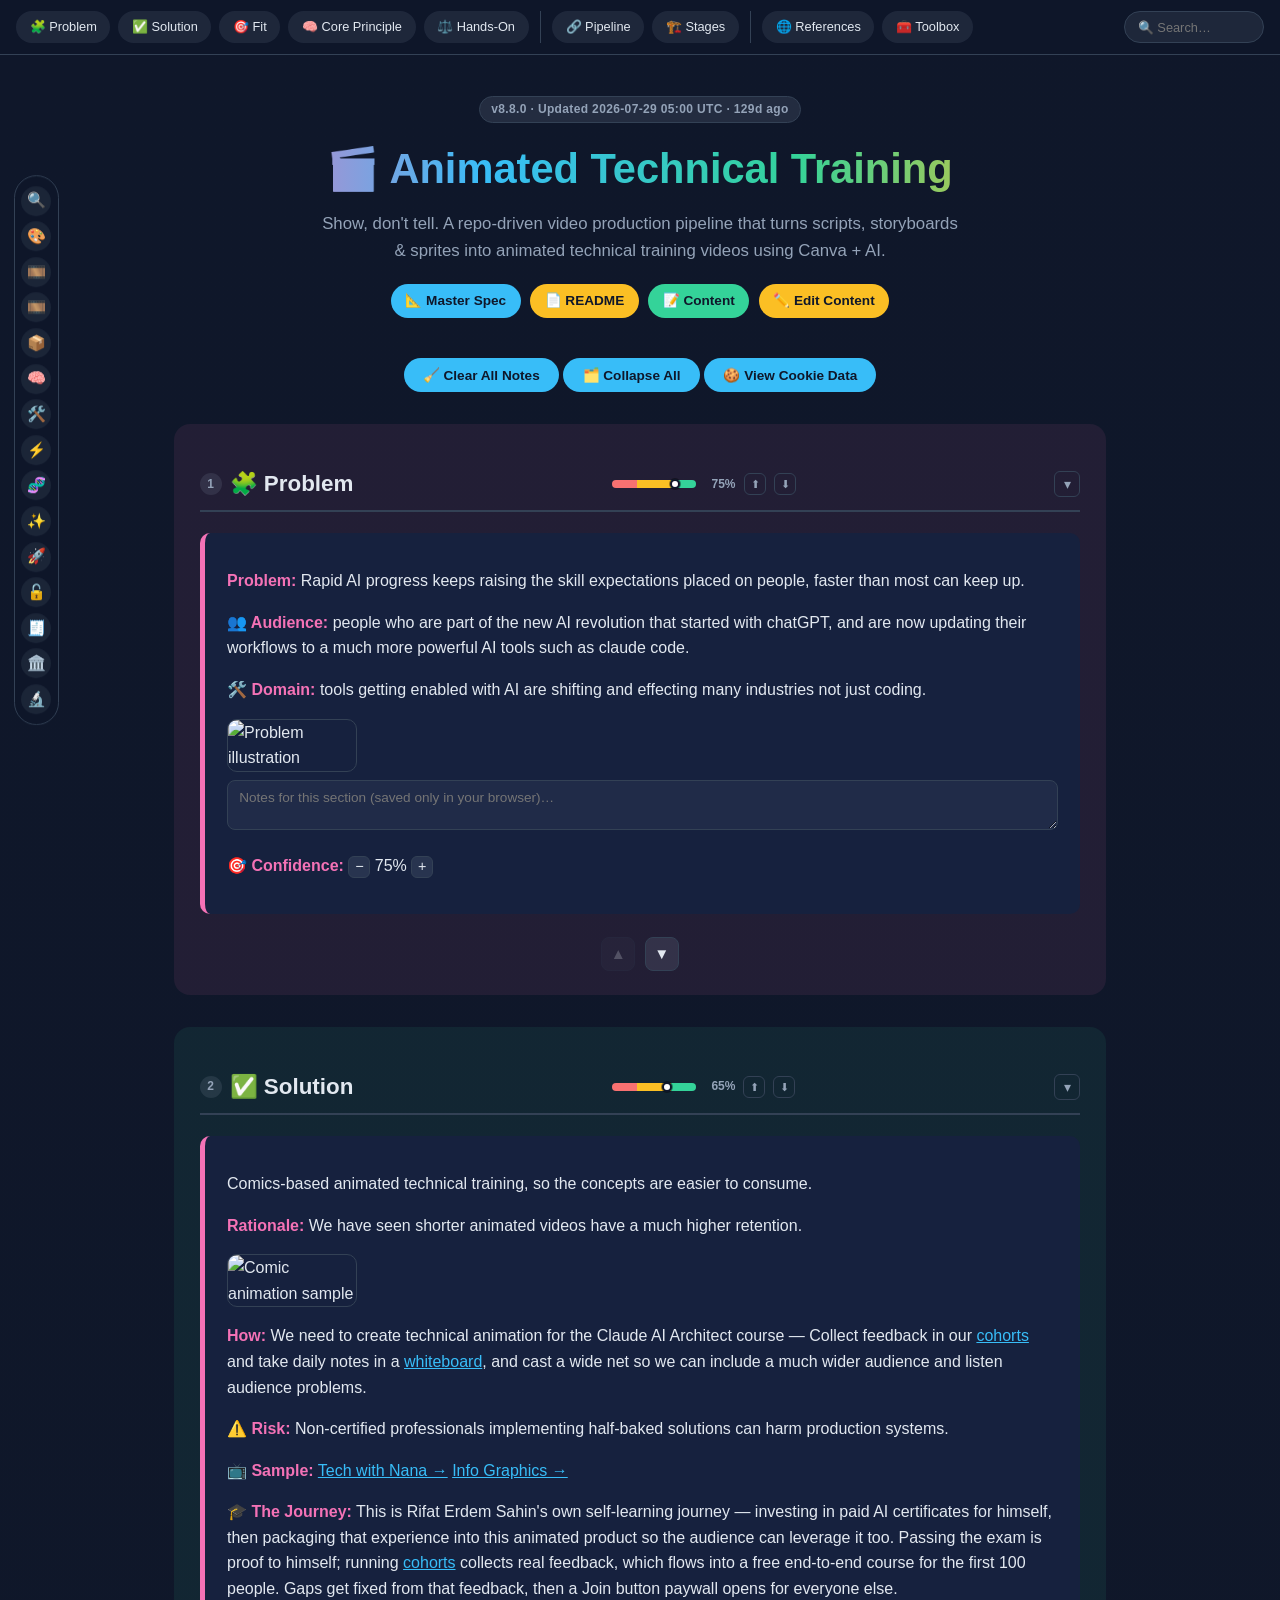
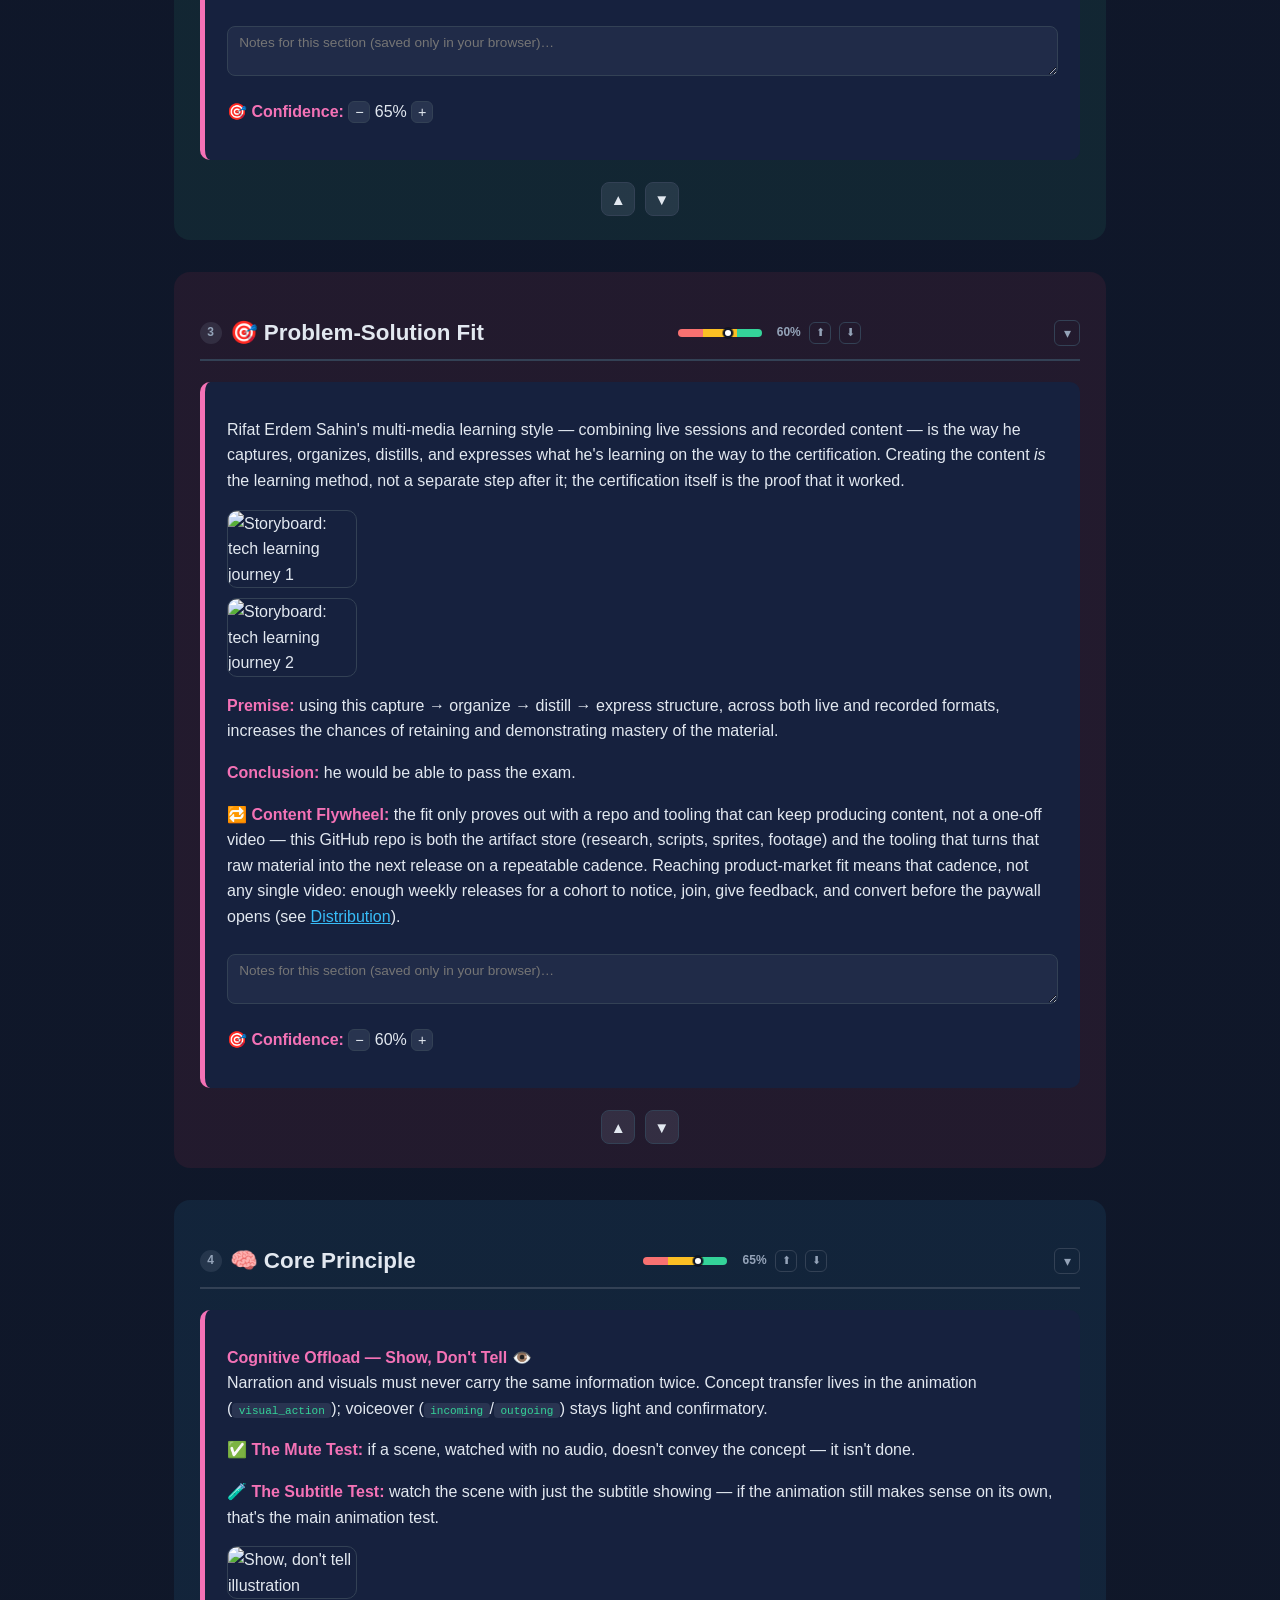
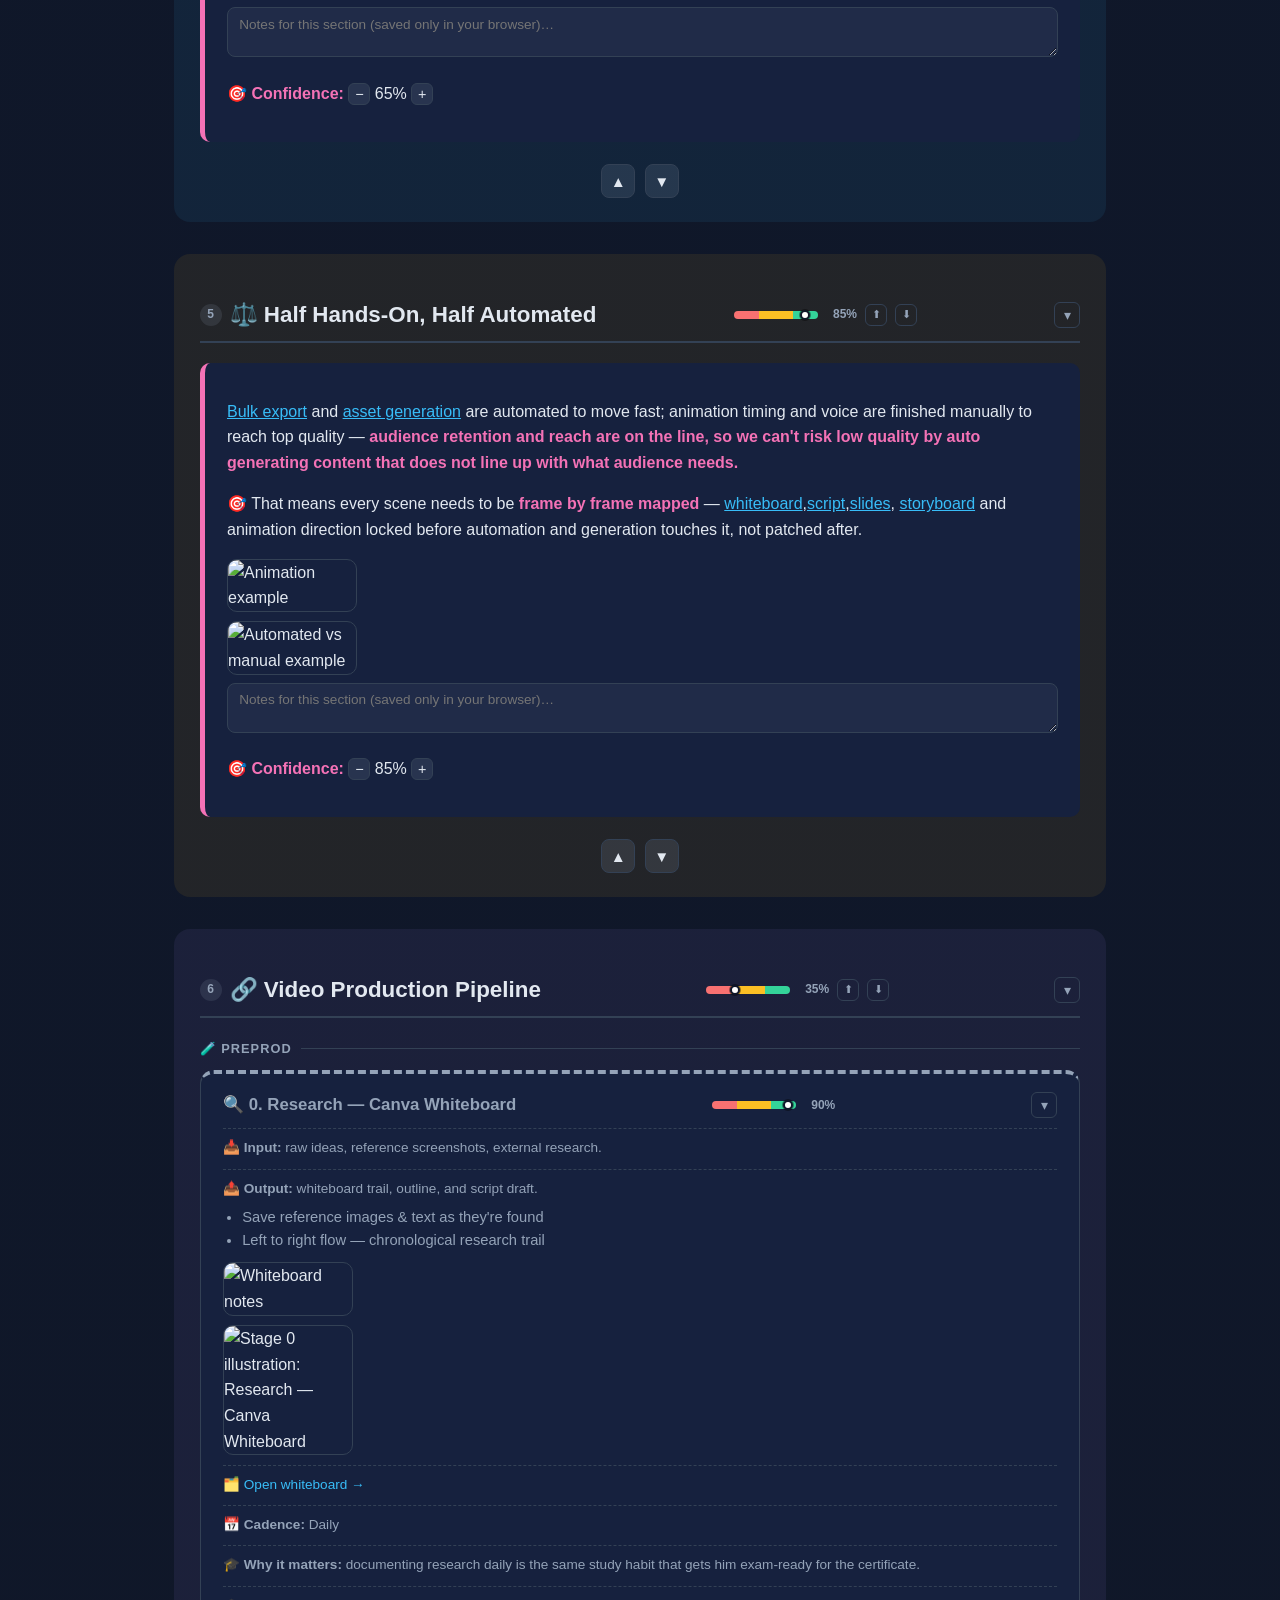
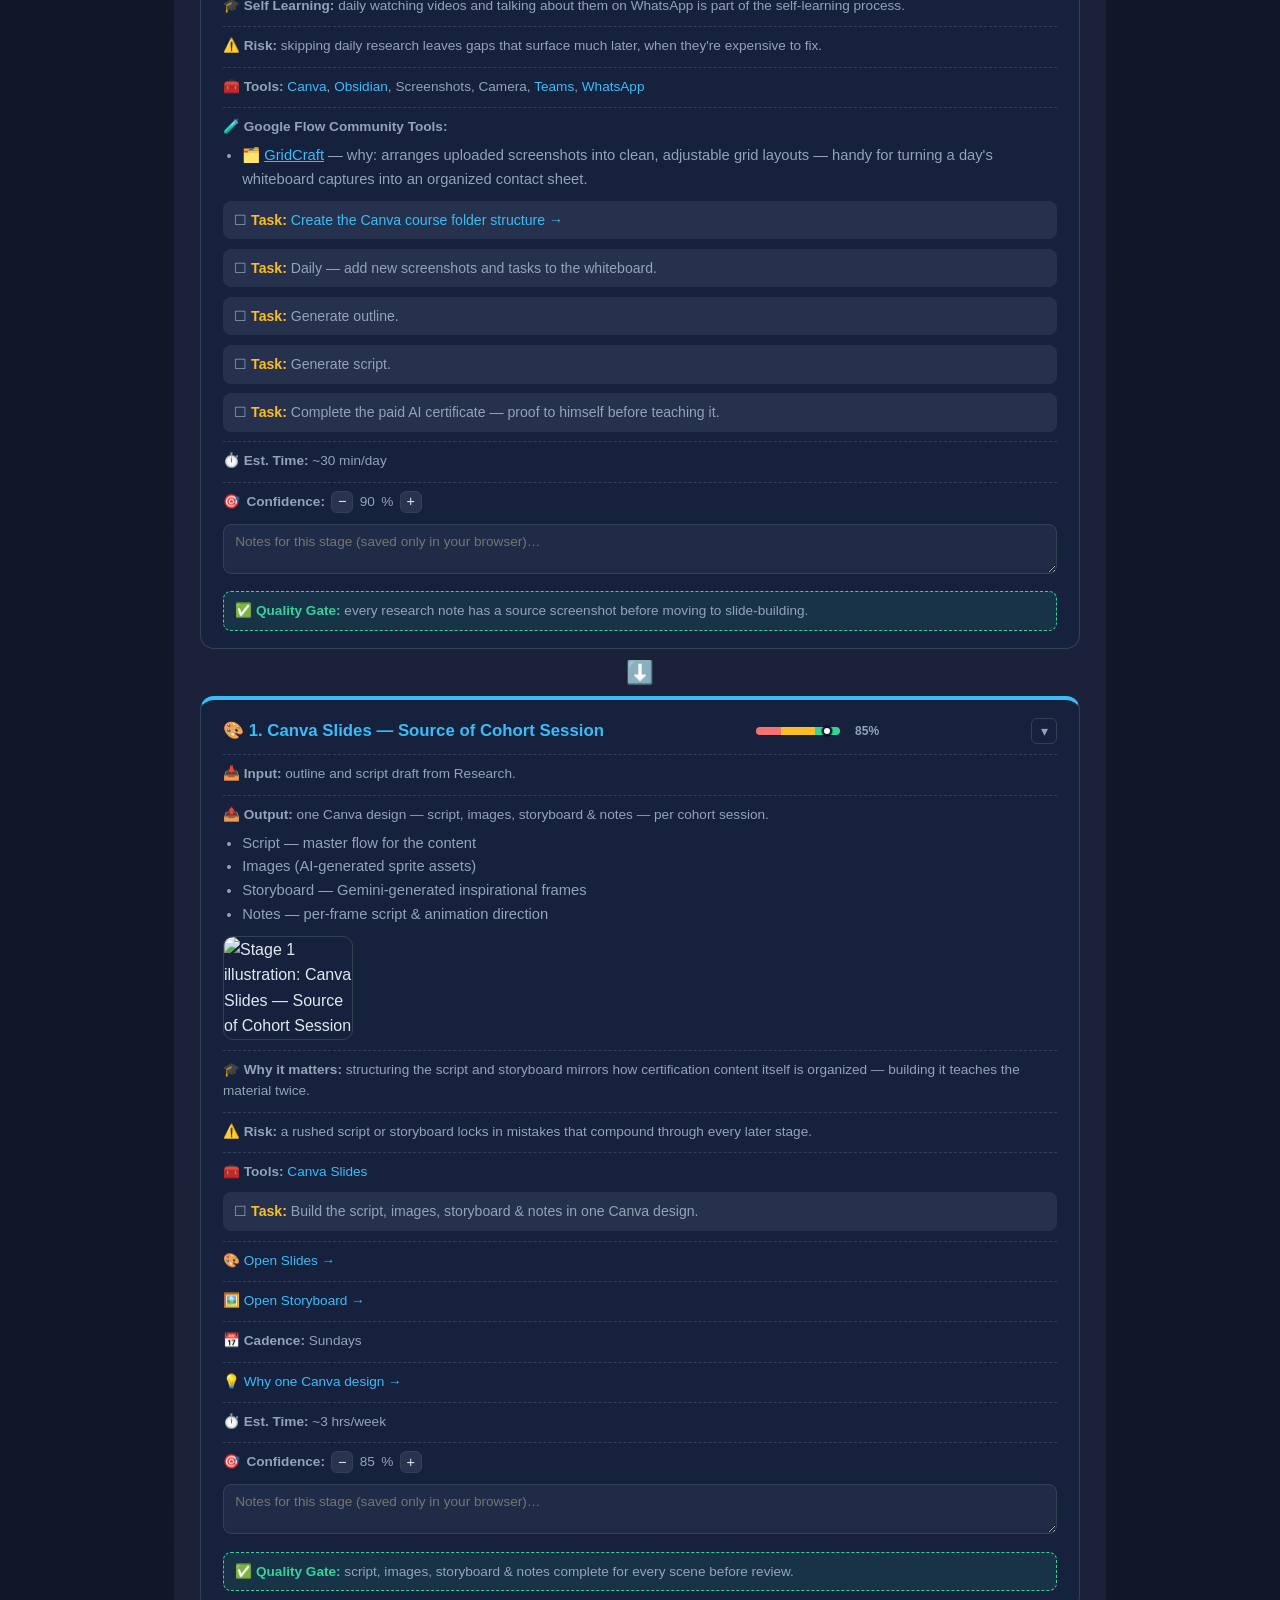
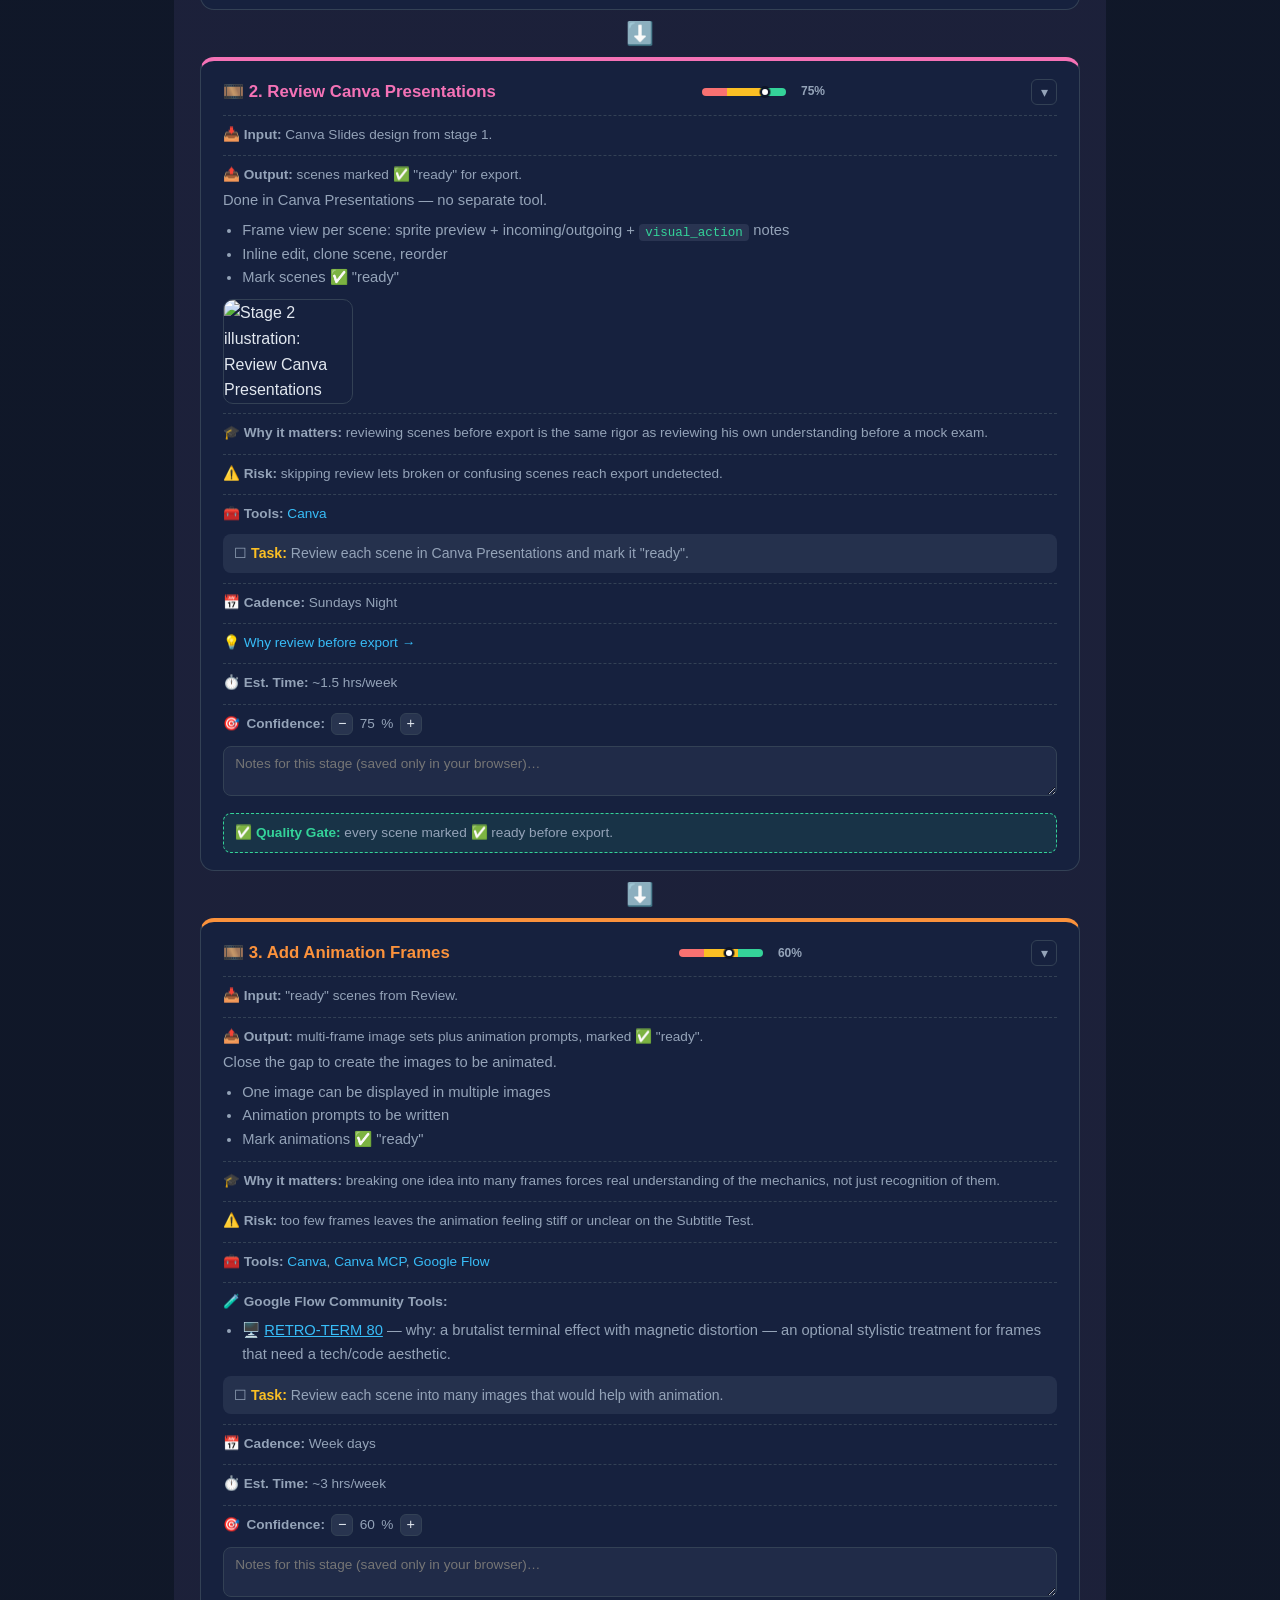
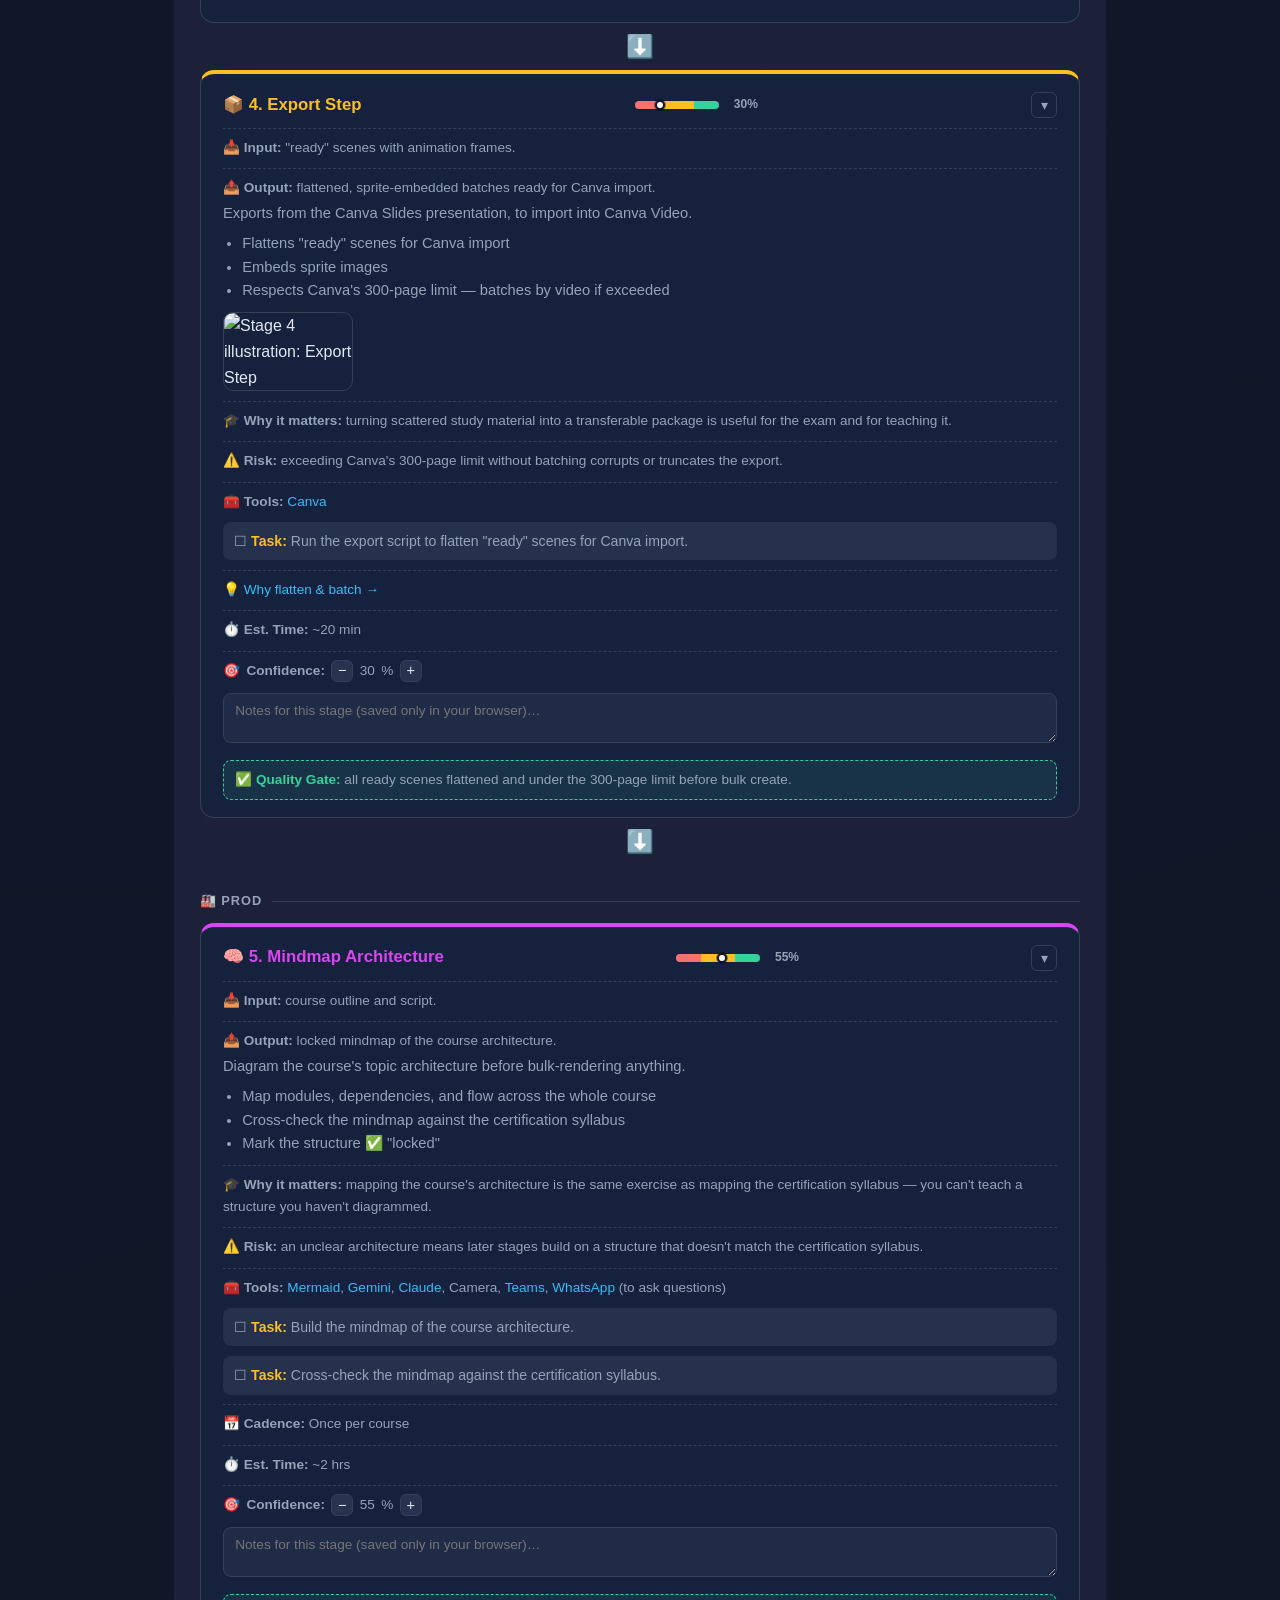
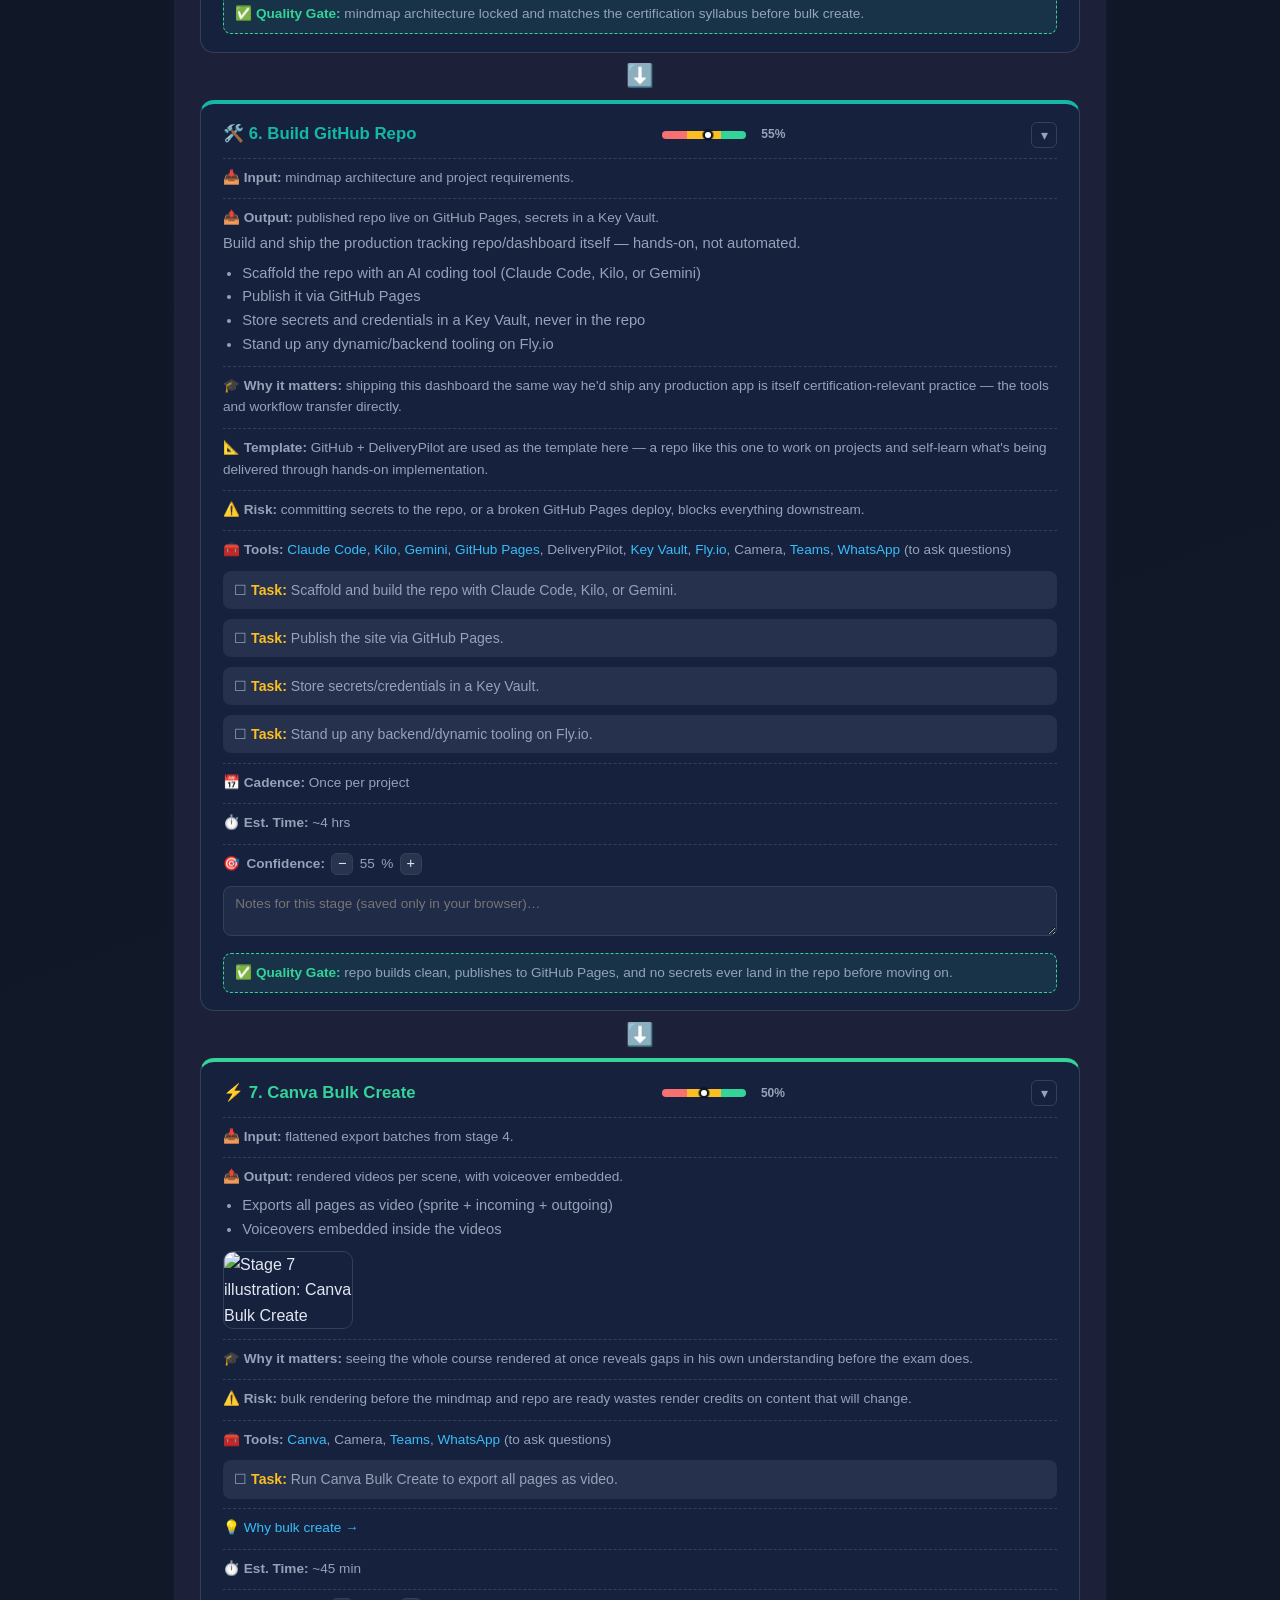
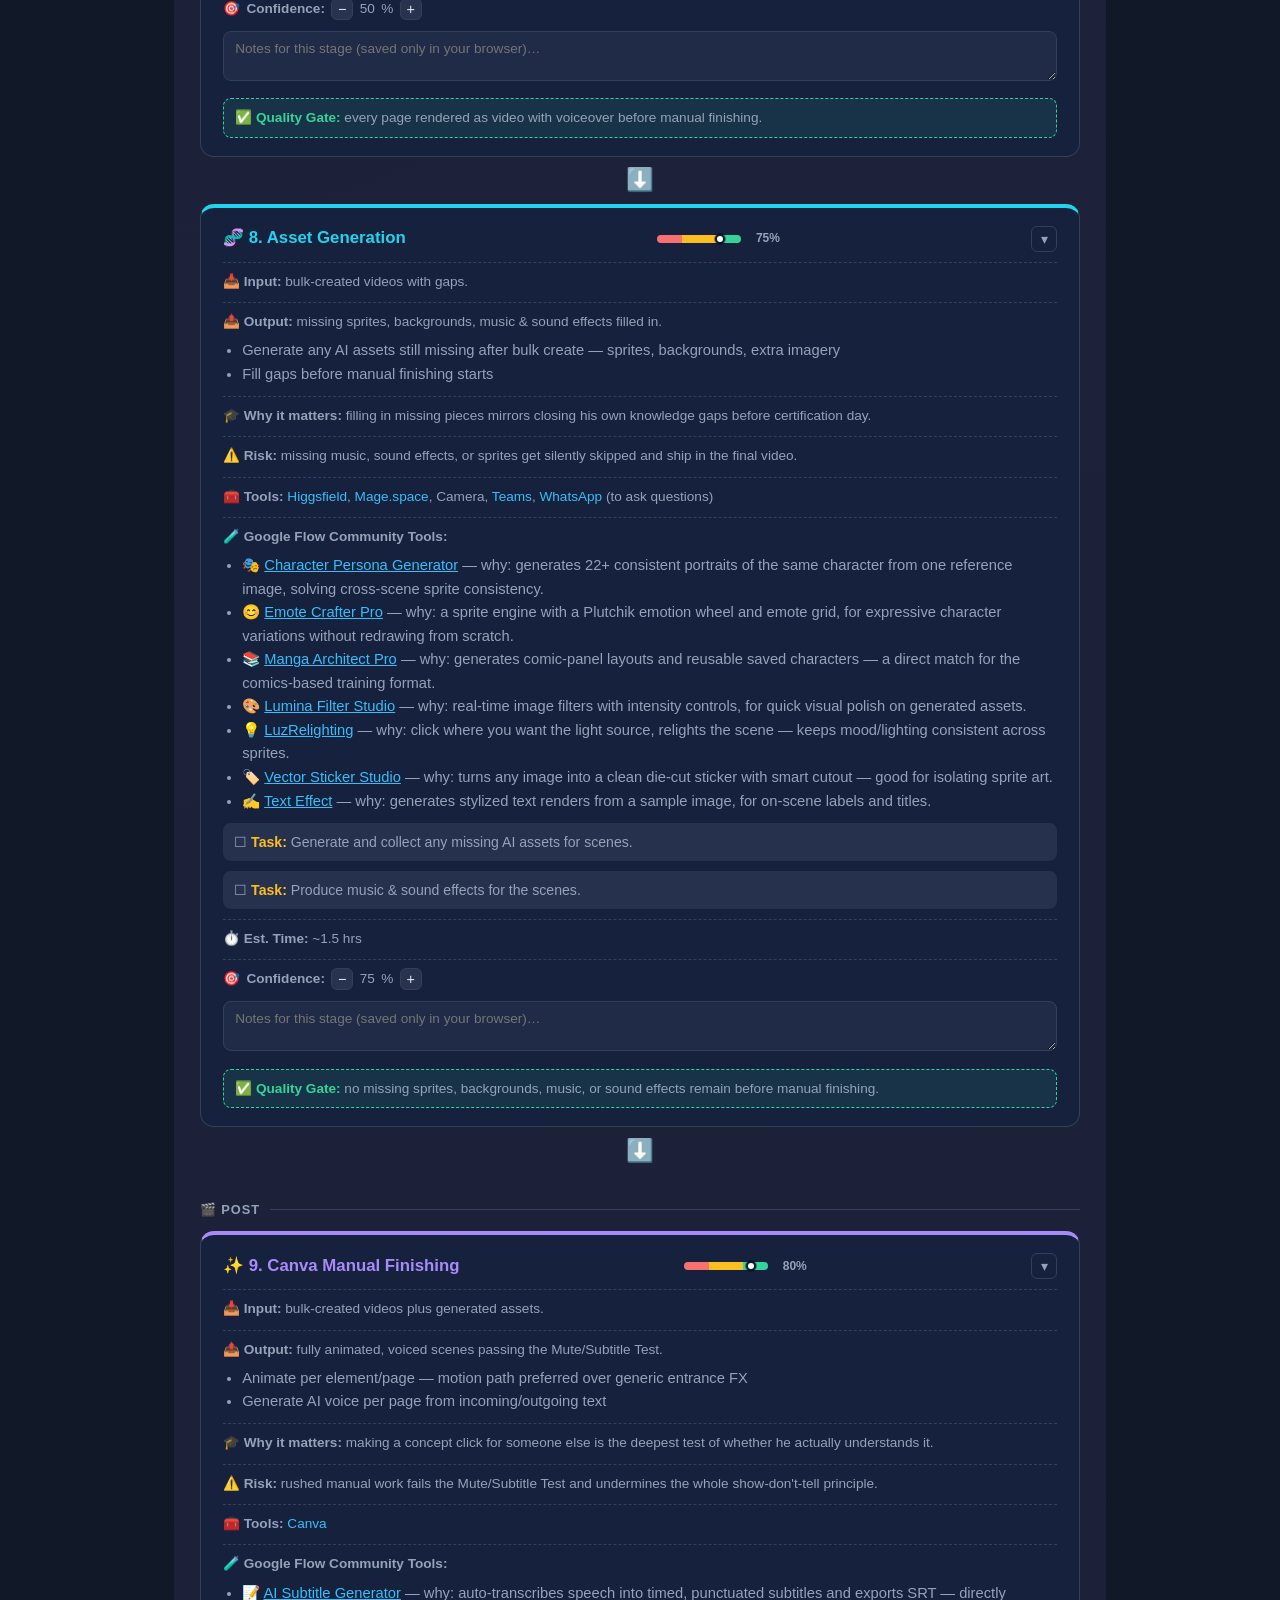
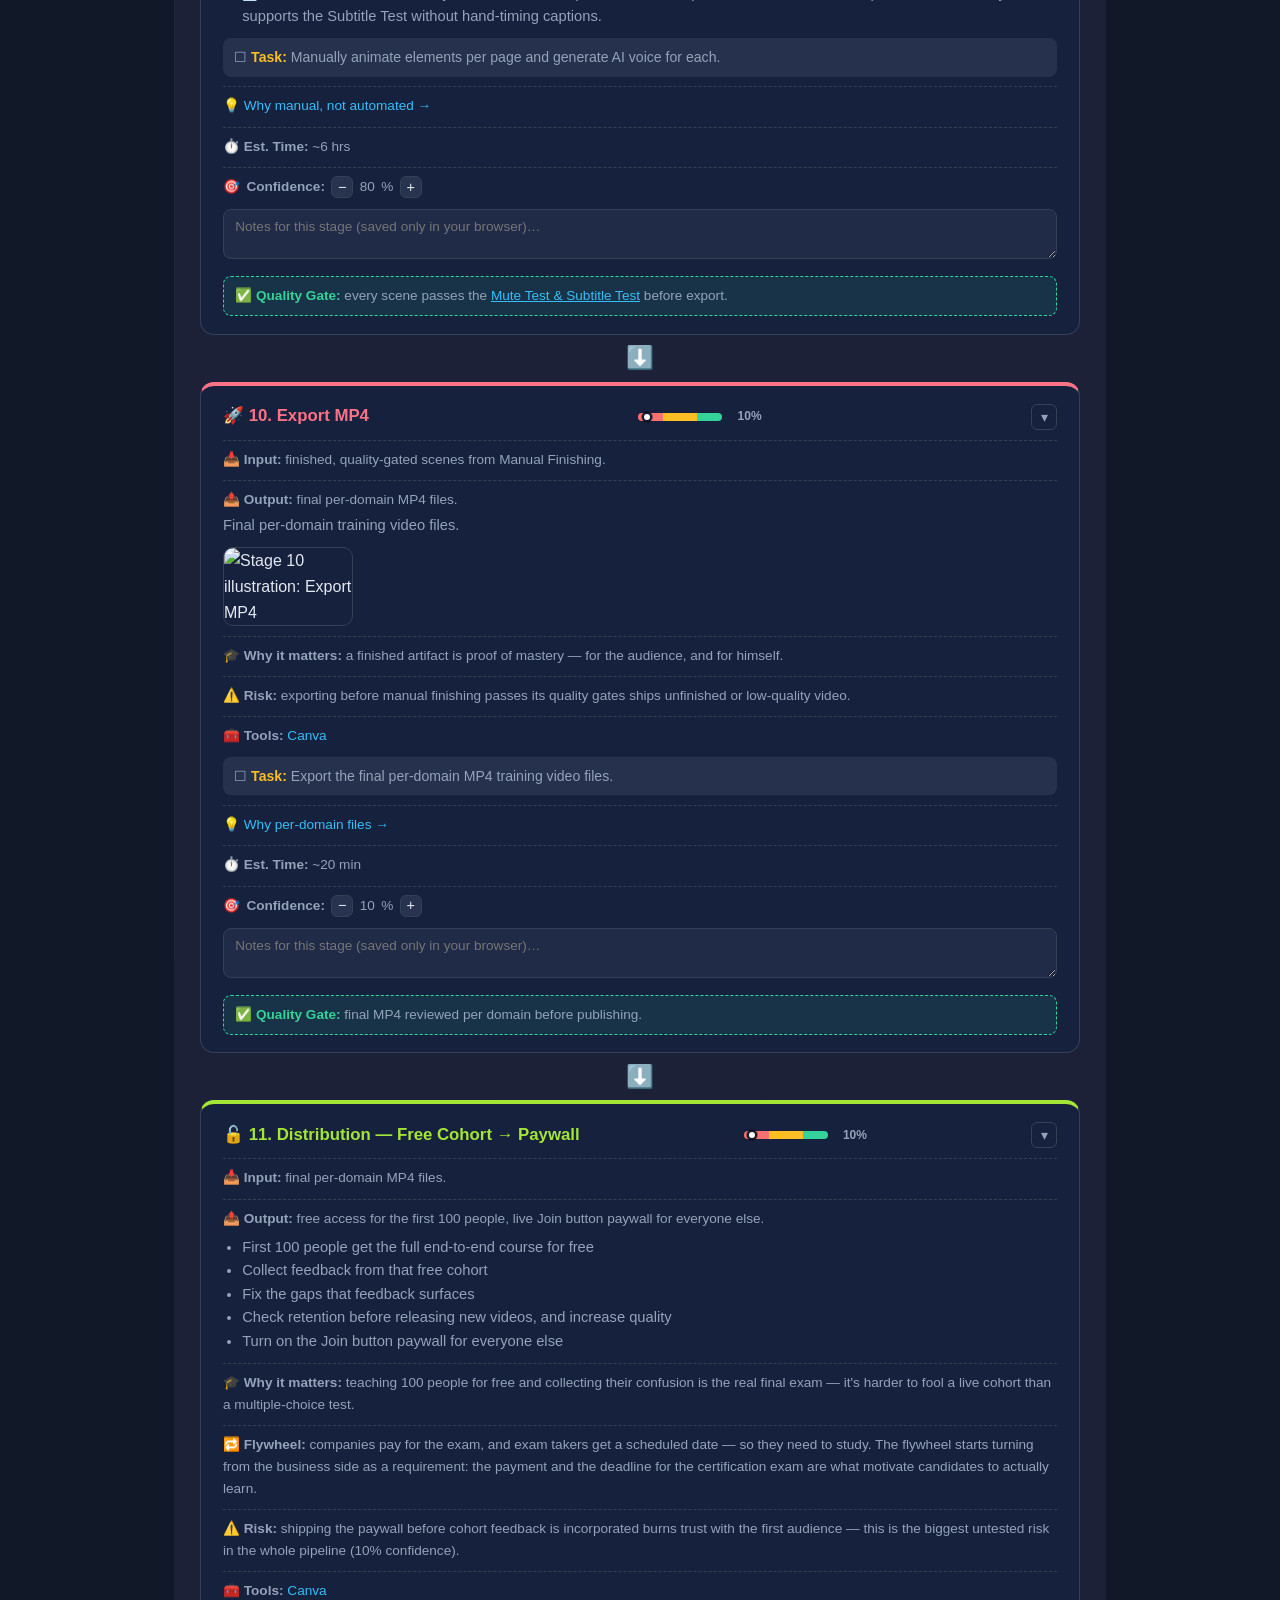
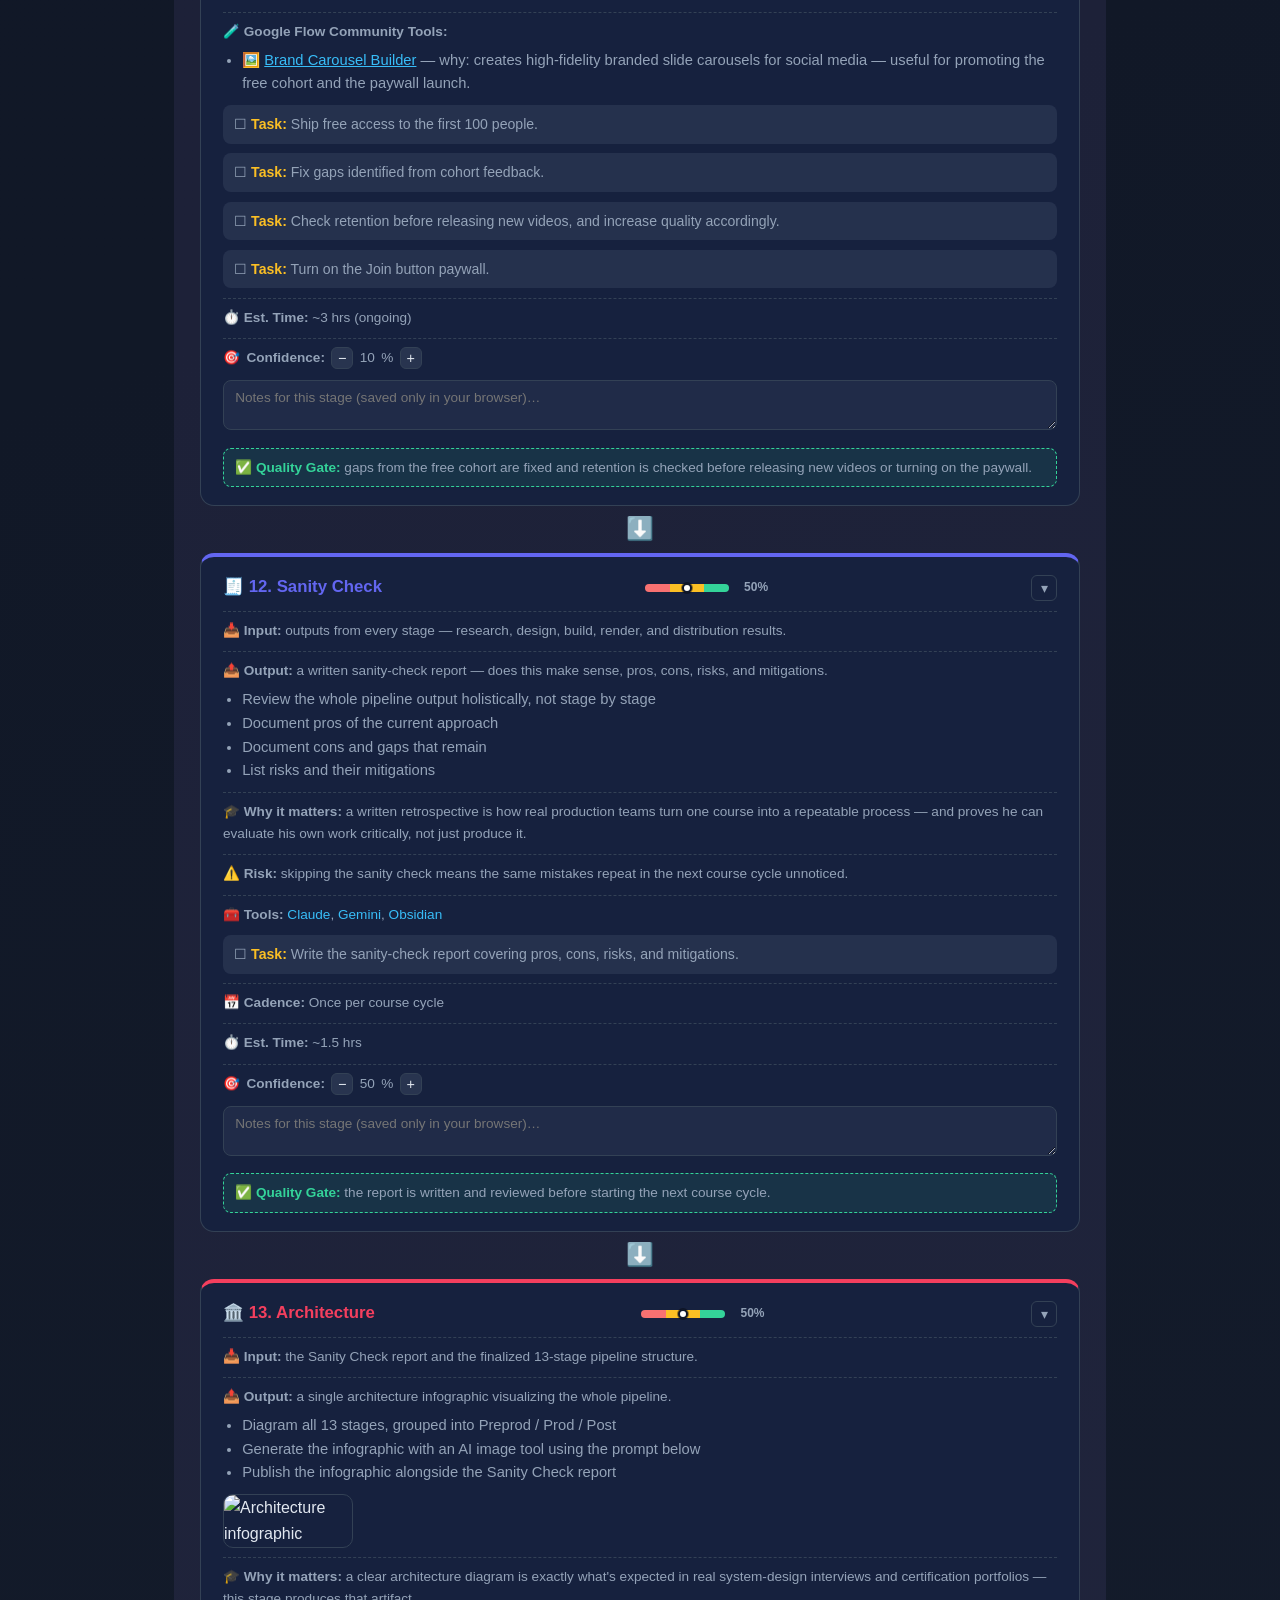
==== index.html @ 66fabf1b "Add a View Cookie Data button + modal New "🍪 View Cookie Data" button opens a popup showing every co" ====
<!DOCTYPE html>
<html lang="en">
<head>
<meta charset="UTF-8">
<meta name="viewport" content="width=device-width, initial-scale=1.0">
<title>🎬 Animated Technical Training — Pipeline</title>
<style>
  :root {
    --bg: #0f172a;
    --bg-alt: #1e293b;
    --card: #16213e;
    --text: #e2e8f0;
    --muted: #94a3b8;
    --accent1: #f472b6;
    --accent2: #38bdf8;
    --accent3: #34d399;
    --accent4: #fbbf24;
    --accent5: #a78bfa;
    --accent6: #22d3ee;
    --accent7: #fb923c;
    --accent8: #a3e635;
    --accent9: #d946ef;
    --accent10: #14b8a6;
    --accent11: #6366f1;
    --accent12: #f43f5e;
    --accent13: #c084fc;
    --border: #334155;
  }
  * { box-sizing: border-box; }
  body {
    margin: 0;
    font-family: -apple-system, BlinkMacSystemFont, "Segoe UI", Roboto, sans-serif;
    background: linear-gradient(160deg, var(--bg), #111827 60%, var(--bg-alt));
    color: var(--text);
    line-height: 1.6;
  }
  .wrap { max-width: 980px; margin: 0 auto; padding: 2.5rem 1.5rem 5rem; }
  header { text-align: center; margin-bottom: 2.5rem; }
  h1 {
    font-size: clamp(1.8rem, 4vw, 2.6rem);
    margin: 0 0 0.5rem;
    background: linear-gradient(90deg, var(--accent1), var(--accent2), var(--accent3), var(--accent4));
    -webkit-background-clip: text;
    background-clip: text;
    color: transparent;
  }
  .tagline { color: var(--muted); font-size: 1.05rem; max-width: 640px; margin: 0 auto; }
  .version {
    display: inline-block;
    background: rgba(148,163,184,0.15);
    color: var(--muted);
    font-size: 0.75rem;
    font-weight: 600;
    letter-spacing: 0.03em;
    padding: 0.2rem 0.7rem;
    border-radius: 999px;
    border: 1px solid var(--border);
    margin-bottom: 0.8rem;
  }
  .links { margin-top: 1.2rem; display: flex; gap: 0.6rem; justify-content: center; flex-wrap: wrap; }
  .links a {
    color: var(--bg);
    background: var(--accent2);
    text-decoration: none;
    padding: 0.4rem 0.9rem;
    border-radius: 999px;
    font-size: 0.85rem;
    font-weight: 600;
    transition: transform 0.15s ease;
  }
  .links a:hover { transform: translateY(-2px); }
  .links a.alt { background: var(--accent3); }
  .links a.alt2 { background: var(--accent4); }

  .topnav {
    position: sticky;
    top: 0;
    z-index: 500;
    display: flex;
    gap: 0.5rem;
    overflow-x: auto;
    padding: 0.7rem 1rem;
    background: rgba(15,23,42,0.92);
    backdrop-filter: blur(6px);
    border-bottom: 1px solid var(--border);
  }
  .topnav a {
    flex: 0 0 auto;
    color: var(--text);
    text-decoration: none;
    font-size: 0.8rem;
    padding: 0.35rem 0.85rem;
    border-radius: 999px;
    background: rgba(148,163,184,0.12);
    white-space: nowrap;
  }
  .topnav a:hover { background: rgba(148,163,184,0.28); }
  .topnav-search {
    flex: 0 0 auto;
    margin-left: auto;
    background: rgba(148,163,184,0.12);
    border: 1px solid var(--border);
    color: var(--text);
    font-size: 0.8rem;
    padding: 0.35rem 0.8rem;
    border-radius: 999px;
    width: 140px;
    outline: none;
  }
  .topnav-search:focus { border-color: var(--accent2); width: 180px; }
  .topnav-item { position: relative; display: inline-flex; }
  .topnav-divider { width: 1px; align-self: stretch; background: var(--border); flex: 0 0 auto; margin: 0 0.2rem; }
  .topnav-dropdown {
    display: none;
    position: fixed;
    flex-direction: column;
    background: #0b1120;
    border: 1px solid var(--border);
    border-radius: 10px;
    padding: 0.4rem;
    gap: 0.2rem;
    z-index: 900;
    min-width: 130px;
  }
  .topnav-dropdown.open { display: flex; }
  .topnav-dropdown a {
    white-space: nowrap;
    background: transparent;
    padding: 0.3rem 0.6rem;
    border-radius: 6px;
  }
  .topnav-dropdown a:hover { background: rgba(148,163,184,0.15); }
  mark.search-hit { background: rgba(251,191,36,0.35); color: inherit; border-radius: 3px; padding: 0 1px; }
  mark.search-hit.active { background: var(--accent4); color: #0f172a; }

  section {
    margin-bottom: 2rem;
    padding: 1.5rem 1.6rem;
    border-radius: 16px;
  }
  section:nth-of-type(1) { background: rgba(244,114,182,0.08); }
  section:nth-of-type(2) { background: rgba(52,211,153,0.08); }
  section:nth-of-type(3) { background: rgba(244,63,94,0.08); }
  section:nth-of-type(4) { background: rgba(56,189,248,0.08); }
  section:nth-of-type(5) { background: rgba(251,191,36,0.08); }
  section:nth-of-type(6) { background: rgba(167,139,250,0.08); }
  section:nth-of-type(7) { background: rgba(251,113,133,0.08); }
  section:nth-of-type(8) { background: rgba(148,163,184,0.08); }
  section:nth-of-type(9) { background: rgba(20,184,166,0.08); }
  h2 {
    font-size: 1.4rem;
    display: flex;
    align-items: center;
    gap: 0.5rem;
    border-bottom: 2px solid var(--border);
    padding-bottom: 0.5rem;
    margin-bottom: 1.3rem;
  }
  h2 a { color: inherit; text-decoration: none; }
  h2 a:hover { text-decoration: underline; }
  .collapse-btn {
    margin-left: auto;
    background: transparent;
    border: 1px solid var(--border);
    color: var(--muted);
    border-radius: 6px;
    width: 26px;
    height: 26px;
    font-size: 0.85rem;
    cursor: pointer;
    flex: 0 0 auto;
  }
  .collapse-btn:hover { background: rgba(148,163,184,0.15); color: var(--text); }
  .section-body.collapsed { display: none; }
  .reorder-btn {
    background: transparent;
    border: 1px solid var(--border);
    color: var(--muted);
    border-radius: 6px;
    width: 22px;
    height: 22px;
    font-size: 0.7rem;
    cursor: pointer;
    flex: 0 0 auto;
  }
  .reorder-btn:hover { background: rgba(148,163,184,0.15); color: var(--text); }
  .order-badge {
    display: inline-flex;
    align-items: center;
    justify-content: center;
    width: 22px;
    height: 22px;
    border-radius: 50%;
    background: rgba(148,163,184,0.15);
    color: var(--muted);
    font-size: 0.75rem;
    font-weight: 700;
    flex: 0 0 auto;
  }

  .thumb {
    width: 130px;
    border-radius: 10px;
    border: 1px solid var(--border);
    cursor: zoom-in;
    margin-top: 0.6rem;
    display: block;
    transition: transform 0.15s ease;
  }
  .thumb:hover { transform: scale(1.03); }
  .modal {
    display: none;
    position: fixed;
    inset: 0;
    background: rgba(0,0,0,0.85);
    align-items: center;
    justify-content: center;
    z-index: 1000;
    padding: 2rem;
    cursor: zoom-out;
  }
  .modal.open { display: flex; }
  .modal img {
    max-width: 100%;
    max-height: 100%;
    border-radius: 12px;
    box-shadow: 0 10px 40px rgba(0,0,0,0.5);
  }
  .cookie-modal { cursor: default; }
  .cookie-modal-content {
    background: var(--card);
    border: 1px solid var(--border);
    border-radius: 12px;
    padding: 1.2rem 1.4rem;
    max-width: 720px;
    width: 100%;
    max-height: 85vh;
    overflow-y: auto;
    cursor: default;
    box-shadow: 0 10px 40px rgba(0,0,0,0.5);
  }
  .cookie-modal-header {
    display: flex;
    align-items: center;
    justify-content: space-between;
    gap: 1rem;
  }
  .cookie-modal-header h3 { margin: 0; }
  #cookieModalContent {
    white-space: pre-wrap;
    word-break: break-word;
    font-size: 0.8rem;
    max-height: 55vh;
    overflow-y: auto;
  }

  .principle {
    background: var(--card);
    border-left: 5px solid var(--accent1);
    border-radius: 10px;
    padding: 1.2rem 1.4rem;
  }
  .principle strong { color: var(--accent1); }

  .section-nav {
    display: flex;
    justify-content: center;
    gap: 0.6rem;
    margin-top: 1.4rem;
  }
  .section-nav button {
    background: rgba(148,163,184,0.15);
    border: 1px solid var(--border);
    color: var(--text);
    border-radius: 8px;
    width: 34px;
    height: 34px;
    font-size: 0.95rem;
    cursor: pointer;
    transition: background 0.15s ease;
  }
  .section-nav button:hover { background: rgba(148,163,184,0.3); }
  .section-nav button:disabled { opacity: 0.25; cursor: default; }
  .section-nav button:disabled:hover { background: rgba(148,163,184,0.15); }

  .pipeline {
    display: flex;
    flex-direction: column;
    gap: 0;
  }
  .phase-group {
    display: flex;
    align-items: center;
    gap: 0.6rem;
    margin: 1.6rem 0 0.7rem;
    font-size: 0.8rem;
    font-weight: 700;
    letter-spacing: 0.08em;
    text-transform: uppercase;
    color: var(--muted);
  }
  .phase-group::after {
    content: "";
    flex: 1;
    height: 1px;
    background: var(--border);
  }
  .phase-group:first-child { margin-top: 0; }
  .phase-group a { color: inherit; text-decoration: none; }
  .phase-group a:hover { text-decoration: underline; }
  .stage {
    background: var(--card);
    border: 1px solid var(--border);
    border-radius: 14px;
    padding: 1.1rem 1.4rem;
    position: relative;
  }
  .stage h3 {
    margin: 0 0 0.4rem;
    font-size: 1.05rem;
    display: flex;
    align-items: center;
    gap: 0.5rem;
  }
  .stage h3 a, .card h3 a { color: inherit; text-decoration: none; }
  .stage h3 a:hover, .card h3 a:hover { text-decoration: underline; }
  .stage p { margin: 0.2rem 0; color: var(--muted); font-size: 0.92rem; }
  .stage ul { margin: 0.4rem 0 0; padding-left: 1.2rem; color: var(--muted); font-size: 0.92rem; }
  .stage p.why {
    margin-top: 0.6rem;
    padding-top: 0.5rem;
    border-top: 1px dashed var(--border);
    font-size: 0.85rem;
  }
  .stage p.why a { text-decoration: none; }
  .stage p.why a:hover { text-decoration: underline; }
  .stage p.task {
    margin: 0.6rem 0 0;
    padding: 0.5rem 0.7rem;
    background: rgba(148,163,184,0.12);
    border-radius: 8px;
    font-size: 0.88rem;
  }
  .stage p.task strong { color: var(--accent4); }
  .stage p.task a { text-decoration: none; }
  .stage p.task a:hover { text-decoration: underline; }
  .stage p.gate {
    margin: 0.6rem 0 0;
    padding: 0.5rem 0.7rem;
    background: rgba(52,211,153,0.1);
    border: 1px dashed var(--accent3);
    border-radius: 8px;
    font-size: 0.85rem;
  }
  .stage p.gate strong { color: var(--accent3); }
  .stage p.confidence-row { display: flex; align-items: center; gap: 0.4rem; flex-wrap: wrap; }
  .conf-btn {
    background: rgba(148,163,184,0.15);
    border: 1px solid var(--border);
    color: var(--text);
    border-radius: 6px;
    width: 22px;
    height: 22px;
    line-height: 1;
    cursor: pointer;
    font-size: 0.9rem;
    padding: 0;
  }
  .conf-btn:hover { background: rgba(148,163,184,0.32); }
  .stage-notes {
    width: 100%;
    margin-top: 0.5rem;
    background: rgba(148,163,184,0.08);
    border: 1px solid var(--border);
    border-radius: 8px;
    color: var(--text);
    font-family: inherit;
    font-size: 0.85rem;
    padding: 0.55rem 0.7rem;
    resize: vertical;
    min-height: 50px;
  }
  .stage-notes:focus { outline: none; border-color: var(--accent2); }
  .saved-indicator {
    display: inline-block;
    margin-top: 0.3rem;
    font-size: 0.75rem;
    color: var(--accent3);
    opacity: 0;
    transition: opacity 0.3s ease;
  }
  .saved-indicator.show { opacity: 1; }
  .table-wrap { overflow-x: auto; margin: 0.8rem 0; }
  .tools-table { width: 100%; border-collapse: collapse; font-size: 0.85rem; }
  .tools-table th, .tools-table td { padding: 0.55rem 0.7rem; border-bottom: 1px solid var(--border); text-align: left; vertical-align: top; }
  .tools-table th { color: var(--accent2); font-weight: 700; white-space: nowrap; }
  .tools-table tr:hover td { background: rgba(148,163,184,0.06); }
  .tools-table th.sortable { cursor: pointer; user-select: none; }
  .tools-table th.sortable:hover { color: var(--text); }
  .sort-arrow { font-size: 0.7em; opacity: 0.8; }
  .maturity-note-input {
    width: 100%;
    min-width: 160px;
    background: rgba(148,163,184,0.08);
    border: 1px solid var(--border);
    color: var(--text);
    border-radius: 6px;
    padding: 0.35rem 0.55rem;
    font-size: 0.8rem;
    font-family: inherit;
  }
  .maturity-note-input:focus { outline: none; border-color: var(--accent2); }
  .cookie-tools { text-align: center; margin: 2rem 0; }
  .cookie-tools button {
    background: var(--accent2);
    color: var(--bg);
    border: none;
    padding: 0.55rem 1.2rem;
    border-radius: 999px;
    font-weight: 600;
    font-size: 0.85rem;
    cursor: pointer;
    transition: transform 0.15s ease;
  }
  .cookie-tools button:hover { transform: translateY(-2px); }
  .prompt-tools { margin-top: 0.6rem; }
  .prompt-tools button {
    background: rgba(148,163,184,0.15);
    border: 1px solid var(--border);
    color: var(--text);
    padding: 0.4rem 0.9rem;
    border-radius: 999px;
    font-size: 0.8rem;
    font-weight: 600;
    cursor: pointer;
  }
  .prompt-tools button:hover { background: rgba(148,163,184,0.3); }
  #copyStatus { display: block; margin-top: 0.6rem; font-size: 0.8rem; color: var(--accent3); min-height: 1.2em; }
  .arrow {
    text-align: center;
    font-size: 1.4rem;
    color: var(--accent2);
    padding: 0.35rem 0;
  }

  .s0 { border-top: 4px dashed var(--muted); }
  .s0 h3 { color: var(--muted); }
  .s1 { border-top: 4px solid var(--accent2); }
  .s1 h3 { color: var(--accent2); }
  .s2 { border-top: 4px solid var(--accent1); }
  .s2 h3 { color: var(--accent1); }
  .s3 { border-top: 4px solid var(--accent7); }
  .s3 h3 { color: var(--accent7); }
  .s4 { border-top: 4px solid var(--accent4); }
  .s4 h3 { color: var(--accent4); }
  .s5 { border-top: 4px solid var(--accent9); }
  .s5 h3 { color: var(--accent9); }
  .s6 { border-top: 4px solid var(--accent10); }
  .s6 h3 { color: var(--accent10); }
  .s7 { border-top: 4px solid var(--accent3); }
  .s7 h3 { color: var(--accent3); }
  .s8 { border-top: 4px solid var(--accent6); }
  .s8 h3 { color: var(--accent6); }
  .s9 { border-top: 4px solid var(--accent5); }
  .s9 h3 { color: var(--accent5); }
  .s10 { border-top: 4px solid #fb7185; }
  .s10 h3 { color: #fb7185; }
  .s11 { border-top: 4px solid var(--accent8); }
  .s11 h3 { color: var(--accent8); }
  .s12 { border-top: 4px solid var(--accent11); }
  .s12 h3 { color: var(--accent11); }
  .s13 { border-top: 4px solid var(--accent12); }
  .s13 h3 { color: var(--accent12); }
  .s14 { border-top: 4px solid var(--accent13); }
  .s14 h3 { color: var(--accent13); }

  .phases {
    display: grid;
    grid-template-columns: repeat(auto-fit, minmax(150px, 1fr));
    gap: 0.8rem;
  }
  .phase {
    background: var(--card);
    border-radius: 12px;
    padding: 1rem;
    text-align: center;
    border: 1px solid var(--border);
  }
  .phase .num {
    font-size: 1.6rem;
    font-weight: 700;
  }
  .phase:nth-child(1) .num { color: var(--accent2); }
  .phase:nth-child(2) .num { color: var(--accent1); }
  .phase:nth-child(3) .num { color: var(--accent4); }
  .phase:nth-child(4) .num { color: var(--accent3); }
  .phase:nth-child(5) .num { color: var(--accent5); }
  .phase:nth-child(6) .num { color: #fb7185; }
  .phase .sub { font-size: 0.7rem; color: var(--muted); margin-top: 0.2rem; }
  .gap-note { margin: 0.6rem 0 0; font-size: 0.8rem; color: var(--muted); line-height: 1.6; }
  .gap-note strong { color: var(--accent7); }
  .confidence-bar {
    position: relative;
    width: 84px;
    height: 8px;
    border-radius: 999px;
    background: linear-gradient(90deg, #f87171 0%, #f87171 30%, #fbbf24 30%, #fbbf24 70%, #34d399 70%, #34d399 100%);
    flex: 0 0 auto;
    margin-left: auto;
  }
  .confidence-pct {
    font-size: 0.75rem;
    font-weight: 700;
    color: var(--muted);
    min-width: 2.6em;
    text-align: right;
    flex: 0 0 auto;
  }
  .confidence-marker {
    position: absolute;
    top: 50%;
    left: 0%;
    width: 10px;
    height: 10px;
    border-radius: 50%;
    background: #fff;
    border: 2px solid #0f172a;
    transform: translate(-50%, -50%);
    box-shadow: 0 0 0 1px rgba(0,0,0,0.4);
    transition: left 0.2s ease;
  }
  .phase[data-tasks] { position: relative; cursor: default; }
  .phase[data-tasks]:hover { border-color: var(--accent4); }
  .phase[data-tasks]:hover::after {
    content: attr(data-tasks);
    position: absolute;
    bottom: 100%;
    left: 50%;
    transform: translateX(-50%);
    margin-bottom: 10px;
    background: #0b1120;
    border: 1px solid var(--border);
    color: var(--text);
    padding: 0.6rem 0.8rem;
    border-radius: 8px;
    font-size: 0.72rem;
    line-height: 1.5;
    text-align: left;
    width: max-content;
    max-width: 220px;
    box-shadow: 0 10px 30px rgba(0,0,0,0.5);
    z-index: 50;
  }
  .phase[data-tasks]:hover::before {
    content: "";
    position: absolute;
    bottom: 100%;
    left: 50%;
    transform: translateX(-50%) translateY(4px);
    border: 6px solid transparent;
    border-top-color: var(--border);
    z-index: 51;
  }

  .stage-rail {
    position: fixed;
    left: 14px;
    top: 50%;
    transform: translateY(-50%);
    display: flex;
    flex-direction: column;
    gap: 0.35rem;
    z-index: 400;
    background: rgba(15,23,42,0.85);
    border: 1px solid var(--border);
    border-radius: 999px;
    padding: 0.6rem 0.4rem;
    backdrop-filter: blur(6px);
  }
  .stage-rail a {
    position: relative;
    display: flex;
    align-items: center;
    justify-content: center;
    width: 30px;
    height: 30px;
    border-radius: 50%;
    text-decoration: none;
    font-size: 0.95rem;
    background: rgba(148,163,184,0.1);
    transition: transform 0.15s ease, background 0.15s ease;
  }
  .stage-rail a:hover { transform: scale(1.15); background: rgba(148,163,184,0.28); }
  .stage-rail a:hover::after {
    content: attr(data-tip);
    position: absolute;
    left: 100%;
    top: 50%;
    transform: translateY(-50%);
    margin-left: 10px;
    background: #0b1120;
    border: 1px solid var(--border);
    color: var(--text);
    padding: 0.35rem 0.7rem;
    border-radius: 6px;
    font-size: 0.75rem;
    white-space: nowrap;
    box-shadow: 0 10px 30px rgba(0,0,0,0.5);
    z-index: 950;
    pointer-events: none;
  }
  .stage-rail a:hover::before {
    content: "";
    position: absolute;
    left: 100%;
    top: 50%;
    transform: translateY(-50%) translateX(4px);
    border: 5px solid transparent;
    border-right-color: var(--border);
    z-index: 951;
  }
  @media (max-width: 1150px) {
    .stage-rail { display: none; }
  }

  .overall-feedback {
    background: var(--card);
    border: 1px solid var(--border);
    border-radius: 16px;
    padding: 1.5rem 1.6rem;
    margin-bottom: 2rem;
  }
  .overall-feedback h2 {
    border-bottom: none;
    margin-bottom: 0.6rem;
    padding-bottom: 0;
  }

  .grid2 {
    display: grid;
    grid-template-columns: repeat(auto-fit, minmax(260px, 1fr));
    gap: 1rem;
  }
  .card {
    background: var(--card);
    border: 1px solid var(--border);
    border-radius: 12px;
    padding: 1.1rem 1.3rem;
  }
  .card h3 { margin-top: 0; font-size: 1rem; }
  code {
    background: rgba(148,163,184,0.15);
    padding: 0.1rem 0.4rem;
    border-radius: 4px;
    font-size: 0.85em;
    color: var(--accent3);
  }
  pre {
    background: #0b1120;
    border: 1px solid var(--border);
    border-radius: 10px;
    padding: 1rem;
    overflow-x: auto;
    font-size: 0.85rem;
    color: #a5f3fc;
  }
  footer {
    text-align: center;
    color: var(--muted);
    font-size: 0.85rem;
    margin-top: 3rem;
  }
  a { color: var(--accent2); }
</style>
</head>
<body>
<nav class="stage-rail" aria-label="Jump to pipeline stage">
  <a href="?section=stage0" data-tip="0. Research" aria-label="Jump to stage 0: Research">🔍</a>
  <a href="?section=stage1" data-tip="1. Canva Slides" aria-label="Jump to stage 1: Canva Slides">🎨</a>
  <a href="?section=stage2" data-tip="2. Review" aria-label="Jump to stage 2: Review">🎞️</a>
  <a href="?section=stage3" data-tip="3. Add Animation Frames" aria-label="Jump to stage 3: Add Animation Frames">🎞️</a>
  <a href="?section=stage4" data-tip="4. Export Step" aria-label="Jump to stage 4: Export Step">📦</a>
  <a href="?section=stage5" data-tip="5. Mindmap Architecture" aria-label="Jump to stage 5: Mindmap Architecture">🧠</a>
  <a href="?section=stage6" data-tip="6. Build GitHub Repo" aria-label="Jump to stage 6: Build GitHub Repo">🛠️</a>
  <a href="?section=stage7" data-tip="7. Canva Bulk Create" aria-label="Jump to stage 7: Canva Bulk Create">⚡</a>
  <a href="?section=stage8" data-tip="8. Asset Generation" aria-label="Jump to stage 8: Asset Generation">🧬</a>
  <a href="?section=stage9" data-tip="9. Canva Manual Finishing" aria-label="Jump to stage 9: Canva Manual Finishing">✨</a>
  <a href="?section=stage10" data-tip="10. Export MP4" aria-label="Jump to stage 10: Export MP4">🚀</a>
  <a href="?section=stage11" data-tip="11. Distribution" aria-label="Jump to stage 11: Distribution">🔓</a>
  <a href="?section=stage12" data-tip="12. Sanity Check" aria-label="Jump to stage 12: Sanity Check">🧾</a>
  <a href="?section=stage13" data-tip="13. Architecture" aria-label="Jump to stage 13: Architecture">🏛️</a>
  <a href="?section=stage14" data-tip="14. Archielogy" aria-label="Jump to stage 14: Archielogy">🔬</a>
</nav>
<nav class="topnav">
  <a href="?section=problem">🧩 Problem</a>
  <a href="?section=solution">✅ Solution</a>
  <a href="?section=problem-solution-fit">🎯 Fit</a>
  <a href="?section=core-principle">🧠 Core Principle</a>
  <a href="?section=hands-on">⚖️ Hands-On</a>
  <span class="topnav-divider"></span>
  <a href="?section=pipeline">🔗 Pipeline</a>
  <div class="topnav-item" id="stagesTrigger" onmouseenter="openStagesDropdown()" onmouseleave="scheduleCloseStagesDropdown()">
    <a href="?section=build-phases">🏗️ Stages</a>
  </div>
  <span class="topnav-divider"></span>
  <a href="?section=references">🌐 References</a>
  <a href="?section=toolbox">🧰 Toolbox</a>
  <input type="search" id="pageSearch" class="topnav-search" placeholder="🔍 Search…" onkeydown="handleSearchKey(event, this.value)">
</nav>
<div class="topnav-dropdown" id="stagesDropdown" onmouseenter="cancelCloseStagesDropdown()" onmouseleave="scheduleCloseStagesDropdown()">
  <a href="?section=stages-preprod">🧪 Preprod</a>
  <a href="?section=stages-prod">🏭 Prod</a>
  <a href="?section=stages-post">🎬 Post</a>
</div>
<div class="wrap">

  <header>
    <div class="version" id="versionBadge" data-updated="2026-07-29T05:00:01Z">v8.8.0 · Updated 2026-07-29 05:00 UTC · <span id="updatedAgo"></span></div>
    <h1>🎬 Animated Technical Training</h1>
    <p class="tagline">Show, don't tell. A repo-driven video production pipeline that turns scripts, storyboards &amp; sprites into animated technical training videos using Canva + AI.</p>
    <div class="links">
      <a href="MASTER_SPEC.md">📐 Master Spec</a>
      <a class="alt2" href="README.md">📄 README</a>
      <a class="alt" href="CONTENT.md">📝 Content</a>
      <a class="alt2" href="https://github.com/rifaterdemsahin/animated-technical-training/edit/main/CONTENT.md" target="_blank" rel="noopener">✏️ Edit Content</a>
    </div>
  </header>

  <div class="cookie-tools">
    <button onclick="clearAllNotes()">🧹 Clear All Notes</button>
    <button id="collapseAllBtn" onclick="toggleAllSections()">🗂️ Collapse All</button>
    <button onclick="showCookieModal()">🍪 View Cookie Data</button>
  </div>

  <section id="problem">
    <h2><span class="order-badge" id="order-problem">1</span> <a href="?section=problem">🧩 Problem</a> <div class="confidence-bar" id="bar-problem"><div class="confidence-marker" id="marker-problem"></div></div><span class="confidence-pct" id="pct-problem"></span> <button class="reorder-btn" onclick="moveSection('problem',-1)" aria-label="Move section up" title="Move section up">⬆</button><button class="reorder-btn" onclick="moveSection('problem',1)" aria-label="Move section down" title="Move section down">⬇</button><button class="collapse-btn" id="toggle-problem" onclick="toggleSection('problem')" aria-label="Collapse section">▾</button></h2>
    <div class="principle section-body" id="body-problem">
      <p><strong>Problem:</strong> Rapid AI progress keeps raising the skill expectations placed on people, faster
      than most can keep up.</p>
      <p><strong>👥 Audience:</strong> people who are part of the new AI revolution that started with chatGPT, and
      are now updating their workflows to a much more powerful AI tools such as claude code.</p>
      <p><strong>🛠️ Domain:</strong> tools getting enabled with AI are shifting and effecting many industries not just coding.</p>
      <img class="thumb" src="https://raw.githubusercontent.com/rifaterdemsahin/animated-technical-training/main/3_Simulations/problem.png" alt="Problem illustration" onclick="openModal(this.src)">
      <textarea id="notes-problem" class="stage-notes" placeholder="Notes for this section (saved only in your browser)…" oninput="saveStageData(); showSavedIndicator(this); renderMaturityList()"></textarea>
      <p class="why confidence-row">🎯 <strong>Confidence:</strong> <button class="conf-btn" onclick="adjustConfidence('problem',-5)" aria-label="Decrease confidence">−</button> <span id="conf-problem">75</span>% <button class="conf-btn" onclick="adjustConfidence('problem',5)" aria-label="Increase confidence">+</button></p>
    </div>
    <div class="section-nav">
      <button onclick="scrollSection('problem', -1)" disabled aria-label="Previous section">▲</button>
      <button onclick="scrollSection('problem', 1)" aria-label="Next section">▼</button>
    </div>
  </section>

  <section id="solution">
    <h2><span class="order-badge" id="order-solution">2</span> <a href="?section=solution">✅ Solution</a> <div class="confidence-bar" id="bar-solution"><div class="confidence-marker" id="marker-solution"></div></div><span class="confidence-pct" id="pct-solution"></span> <button class="reorder-btn" onclick="moveSection('solution',-1)" aria-label="Move section up" title="Move section up">⬆</button><button class="reorder-btn" onclick="moveSection('solution',1)" aria-label="Move section down" title="Move section down">⬇</button><button class="collapse-btn" id="toggle-solution" onclick="toggleSection('solution')" aria-label="Collapse section">▾</button></h2>
    <div class="principle section-body" id="body-solution">
      <p>Comics-based animated technical training, so the concepts are easier to consume.</p>
      <p><strong>Rationale:</strong> We have seen shorter animated videos have a much higher retention.</p>
      <img class="thumb" src="https://raw.githubusercontent.com/rifaterdemsahin/animated-technical-training/main/3_Simulations/comic_animation_sample.jpeg" alt="Comic animation sample" onclick="openModal(this.src)">
      <p><strong>How:</strong> We need to create technical animation for the Claude AI Architect course — Collect
      feedback in our <a href="?section=stage1">cohorts</a> and take daily notes in a <a href="?section=stage0">whiteboard</a>, and cast a wide net so we can include a much
      wider audience and listen audience problems.</p>
      <p>⚠️ <strong>Risk:</strong> Non-certified professionals implementing half-baked solutions can harm production systems.</p>
      <p>📺 <strong>Sample:</strong> <a href="https://www.youtube.com/watch?v=xo5V9g9joFs" target="_blank" rel="noopener">Tech with Nana →</a> <a href="https://www.youtube.com/watch?v=f0aNDS_i7VQ" target="_blank" rel="noopener">Info Graphics →</a></p>
      <p>🎓 <strong>The Journey:</strong> This is Rifat Erdem Sahin's own self-learning journey — investing in paid AI
      certificates for himself, then packaging that experience into this animated product so the audience can
      leverage it too. Passing the exam is proof to himself; running <a href="?section=stage1">cohorts</a> collects
      real feedback, which flows into a free end-to-end course for the first 100 people. Gaps get fixed from that
      feedback, then a Join button paywall opens for everyone else.</p>
      <textarea id="notes-solution" class="stage-notes" placeholder="Notes for this section (saved only in your browser)…" oninput="saveStageData(); showSavedIndicator(this); renderMaturityList()"></textarea>
      <p class="why confidence-row">🎯 <strong>Confidence:</strong> <button class="conf-btn" onclick="adjustConfidence('solution',-5)" aria-label="Decrease confidence">−</button> <span id="conf-solution">65</span>% <button class="conf-btn" onclick="adjustConfidence('solution',5)" aria-label="Increase confidence">+</button></p>
    </div>
    <div class="section-nav">
      <button onclick="scrollSection('solution', -1)" aria-label="Previous section">▲</button>
      <button onclick="scrollSection('solution', 1)" aria-label="Next section">▼</button>
    </div>
  </section>

  <section id="problem-solution-fit">
    <h2><span class="order-badge" id="order-problem-solution-fit">3</span> <a href="?section=problem-solution-fit">🎯 Problem-Solution Fit</a> <div class="confidence-bar" id="bar-problem-solution-fit"><div class="confidence-marker" id="marker-problem-solution-fit"></div></div><span class="confidence-pct" id="pct-problem-solution-fit"></span> <button class="reorder-btn" onclick="moveSection('problem-solution-fit',-1)" aria-label="Move section up" title="Move section up">⬆</button><button class="reorder-btn" onclick="moveSection('problem-solution-fit',1)" aria-label="Move section down" title="Move section down">⬇</button><button class="collapse-btn" id="toggle-problem-solution-fit" onclick="toggleSection('problem-solution-fit')" aria-label="Collapse section">▾</button></h2>
    <div class="principle section-body" id="body-problem-solution-fit">
      <p>Rifat Erdem Sahin's multi-media learning style — combining live sessions and recorded content — is the way
      he captures, organizes, distills, and expresses what he's learning on the way to the certification. Creating
      the content <em>is</em> the learning method, not a separate step after it; the certification itself is the proof
      that it worked.</p>
      <img class="thumb" src="https://raw.githubusercontent.com/rifaterdemsahin/animated-technical-training/main/3_Simulations/Storyboard_tech_learning_journey_1.jpeg" alt="Storyboard: tech learning journey 1" onclick="openModal(this.src)">
      <img class="thumb" src="https://raw.githubusercontent.com/rifaterdemsahin/animated-technical-training/main/3_Simulations/Storyboard_tech_learning_journey_2.jpeg" alt="Storyboard: tech learning journey 2" onclick="openModal(this.src)">
      <p><strong>Premise:</strong> using this capture → organize → distill → express structure, across both live and
      recorded formats, increases the chances of retaining and demonstrating mastery of the material.</p>
      <p><strong>Conclusion:</strong> he would be able to pass the exam.</p>
      <p class="why">🔁 <strong>Content Flywheel:</strong> the fit only proves out with a repo and tooling that can keep
      producing content, not a one-off video — this GitHub repo is both the artifact store (research, scripts,
      sprites, footage) and the tooling that turns that raw material into the next release on a repeatable cadence.
      Reaching product-market fit means that cadence, not any single video: enough weekly releases for a cohort to
      notice, join, give feedback, and convert before the paywall opens (see <a href="?section=stage11">Distribution</a>).</p>
      <textarea id="notes-problem-solution-fit" class="stage-notes" placeholder="Notes for this section (saved only in your browser)…" oninput="saveStageData(); showSavedIndicator(this); renderMaturityList()"></textarea>
      <p class="why confidence-row">🎯 <strong>Confidence:</strong> <button class="conf-btn" onclick="adjustConfidence('problem-solution-fit',-5)" aria-label="Decrease confidence">−</button> <span id="conf-problem-solution-fit">60</span>% <button class="conf-btn" onclick="adjustConfidence('problem-solution-fit',5)" aria-label="Increase confidence">+</button></p>
    </div>
    <div class="section-nav">
      <button onclick="scrollSection('problem-solution-fit', -1)" aria-label="Previous section">▲</button>
      <button onclick="scrollSection('problem-solution-fit', 1)" aria-label="Next section">▼</button>
    </div>
  </section>

  <section id="core-principle">
    <h2><span class="order-badge" id="order-core-principle">4</span> <a href="?section=core-principle">🧠 Core Principle</a> <div class="confidence-bar" id="bar-core-principle"><div class="confidence-marker" id="marker-core-principle"></div></div><span class="confidence-pct" id="pct-core-principle"></span> <button class="reorder-btn" onclick="moveSection('core-principle',-1)" aria-label="Move section up" title="Move section up">⬆</button><button class="reorder-btn" onclick="moveSection('core-principle',1)" aria-label="Move section down" title="Move section down">⬇</button><button class="collapse-btn" id="toggle-core-principle" onclick="toggleSection('core-principle')" aria-label="Collapse section">▾</button></h2>
    <div class="principle section-body" id="body-core-principle">
      <p><strong>Cognitive Offload — Show, Don't Tell 👁️</strong><br>
      Narration and visuals must never carry the same information twice. Concept transfer lives in the animation
      (<code>visual_action</code>); voiceover (<code>incoming</code>/<code>outgoing</code>) stays light and confirmatory.</p>
      <p>✅ <strong>The Mute Test:</strong> if a scene, watched with no audio, doesn't convey the concept — it isn't done.</p>
      <p>🧪 <strong>The Subtitle Test:</strong> watch the scene with just the subtitle showing — if the animation still
      makes sense on its own, that's the main animation test.</p>
      <img class="thumb" src="https://raw.githubusercontent.com/rifaterdemsahin/animated-technical-training/main/3_Simulations/show_tell.png" alt="Show, don't tell illustration" onclick="openModal(this.src)">
      <textarea id="notes-core-principle" class="stage-notes" placeholder="Notes for this section (saved only in your browser)…" oninput="saveStageData(); showSavedIndicator(this); renderMaturityList()"></textarea>
      <p class="why confidence-row">🎯 <strong>Confidence:</strong> <button class="conf-btn" onclick="adjustConfidence('core-principle',-5)" aria-label="Decrease confidence">−</button> <span id="conf-core-principle">65</span>% <button class="conf-btn" onclick="adjustConfidence('core-principle',5)" aria-label="Increase confidence">+</button></p>
    </div>
    <div class="section-nav">
      <button onclick="scrollSection('core-principle', -1)" aria-label="Previous section">▲</button>
      <button onclick="scrollSection('core-principle', 1)" aria-label="Next section">▼</button>
    </div>
  </section>

  <section id="hands-on">
    <h2><span class="order-badge" id="order-hands-on">5</span> <a href="?section=hands-on">⚖️ Half Hands-On, Half Automated</a> <div class="confidence-bar" id="bar-hands-on"><div class="confidence-marker" id="marker-hands-on"></div></div><span class="confidence-pct" id="pct-hands-on"></span> <button class="reorder-btn" onclick="moveSection('hands-on',-1)" aria-label="Move section up" title="Move section up">⬆</button><button class="reorder-btn" onclick="moveSection('hands-on',1)" aria-label="Move section down" title="Move section down">⬇</button><button class="collapse-btn" id="toggle-hands-on" onclick="toggleSection('hands-on')" aria-label="Collapse section">▾</button></h2>
    <div class="principle section-body" id="body-hands-on">
      <p><a href="?section=stage7">Bulk export</a> and <a href="?section=stage8">asset generation</a> are automated to move fast; animation timing and voice are finished
      manually to reach top quality — <strong>audience retention and reach are on the line, so we can't risk
      low quality by auto generating content that does not line up with what audience needs.</strong></p>
      <p>🎯 That means every scene needs to be <strong>frame by frame mapped</strong> — <a href="?section=stage0">whiteboard</a>,<a href="?section=stage1">script</a>,<a href="?section=stage1">slides</a>,
      <a href="?section=stage1">storyboard</a> and animation direction locked before automation and generation touches it, not patched after.</p>
      <img class="thumb" src="https://raw.githubusercontent.com/rifaterdemsahin/animated-technical-training/main/3_Simulations/animation.jpg" alt="Animation example" onclick="openModal(this.src)">
      <img class="thumb" src="https://raw.githubusercontent.com/rifaterdemsahin/animated-technical-training/main/3_Simulations/automated_manual.jpg" alt="Automated vs manual example" onclick="openModal(this.src)">
      <textarea id="notes-hands-on" class="stage-notes" placeholder="Notes for this section (saved only in your browser)…" oninput="saveStageData(); showSavedIndicator(this); renderMaturityList()"></textarea>
      <p class="why confidence-row">🎯 <strong>Confidence:</strong> <button class="conf-btn" onclick="adjustConfidence('hands-on',-5)" aria-label="Decrease confidence">−</button> <span id="conf-hands-on">85</span>% <button class="conf-btn" onclick="adjustConfidence('hands-on',5)" aria-label="Increase confidence">+</button></p>
    </div>
    <div class="section-nav">
      <button onclick="scrollSection('hands-on', -1)" aria-label="Previous section">▲</button>
      <button onclick="scrollSection('hands-on', 1)" aria-label="Next section">▼</button>
    </div>
  </section>

  <section id="pipeline">
    <h2><span class="order-badge" id="order-pipeline">6</span> <a href="?section=pipeline">🔗 Video Production Pipeline</a> <div class="confidence-bar" id="bar-pipeline"><div class="confidence-marker" id="marker-pipeline"></div></div><span class="confidence-pct" id="pct-pipeline"></span> <button class="reorder-btn" onclick="moveSection('pipeline',-1)" aria-label="Move section up" title="Move section up">⬆</button><button class="reorder-btn" onclick="moveSection('pipeline',1)" aria-label="Move section down" title="Move section down">⬇</button><button class="collapse-btn" id="toggle-pipeline" onclick="toggleSection('pipeline')" aria-label="Collapse section">▾</button></h2>
    <div class="pipeline section-body" id="body-pipeline">

      <h3 id="preprod" class="phase-group"><a href="?section=preprod">🧪 Preprod</a></h3>
      <div class="stage s0" id="stage0">
        <h3><a href="?section=stage0">🔍 0. Research — Canva Whiteboard</a> <div class="confidence-bar" id="bar-stage0"><div class="confidence-marker" id="marker-stage0"></div></div><span class="confidence-pct" id="pct-stage0"></span> <button class="collapse-btn" id="toggle-stage0" onclick="toggleSection('stage0')" aria-label="Collapse stage">▾</button></h3>
        <div class="section-body" id="body-stage0">
        <p class="why">📥 <strong>Input:</strong> raw ideas, reference screenshots, external research.</p>
        <p class="why">📤 <strong>Output:</strong> whiteboard trail, outline, and script draft.</p>
        <ul>
          <li>Save reference images &amp; text as they're found</li>
          <li>Left to right flow — chronological research trail</li>
        </ul>
        <img class="thumb" src="https://raw.githubusercontent.com/rifaterdemsahin/animated-technical-training/main/3_Simulations/whiteboard_notes.jpeg" alt="Whiteboard notes" onclick="openModal(this.src)">
        <img class="thumb" src="https://raw.githubusercontent.com/rifaterdemsahin/animated-technical-training/main/3_Simulations/0.%20Research%20%E2%80%94%20Canva%20Whiteboard.jpg" alt="Stage 0 illustration: Research — Canva Whiteboard" onclick="openModal(this.src)">
        <p class="why">🗂️ <a href="https://www.canva.com/design/DAHN5D7MhYE/ZPkd6ouYrf20A1MhZu0WZQ/edit" target="_blank" rel="noopener">Open whiteboard →</a></p>
        <p class="why">📅 <strong>Cadence:</strong> Daily</p>
        <p class="why">🎓 <strong>Why it matters:</strong> documenting research daily is the same study habit that gets him exam-ready for the certificate.</p>
        <p class="why">🎓 <strong>Self Learning:</strong> daily watching videos and talking about them on WhatsApp is part of the self-learning process.</p>
        <p class="why">⚠️ <strong>Risk:</strong> skipping daily research leaves gaps that surface much later, when they're expensive to fix.</p>
        <p class="why">🧰 <strong>Tools:</strong> <a href="https://www.canva.com/" target="_blank" rel="noopener">Canva</a>, <a href="https://obsidian.md/" target="_blank" rel="noopener">Obsidian</a>, Screenshots, Camera, <a href="https://www.microsoft.com/en-us/microsoft-teams/group-chat-software" target="_blank" rel="noopener">Teams</a>, <a href="https://www.whatsapp.com/" target="_blank" rel="noopener">WhatsApp</a></p>
        <p class="why">🧪 <strong>Google Flow Community Tools:</strong></p>
        <ul>
          <li>🗂️ <a href="https://labs.google/fx/tools/flow/project/47c537b5-d7fc-4492-b78b-8446b5877303/tools" target="_blank" rel="noopener">GridCraft</a> — why: arranges uploaded screenshots into clean, adjustable grid layouts — handy for turning a day's whiteboard captures into an organized contact sheet.</li>
        </ul>
        <p class="task">☐ <strong>Task:</strong> <a href="https://www.canva.com/folder/FAHMZK9u-JE" target="_blank" rel="noopener">Create the Canva course folder structure →</a></p>
        <p class="task">☐ <strong>Task:</strong> Daily — add new screenshots and tasks to the whiteboard.</p>
        <p class="task">☐ <strong>Task:</strong> Generate outline.</p>
        <p class="task">☐ <strong>Task:</strong> Generate script.</p>
        <p class="task">☐ <strong>Task:</strong> Complete the paid AI certificate — proof to himself before teaching it.</p>
        <p class="why">⏱️ <strong>Est. Time:</strong> ~30 min/day</p>
        <p class="why confidence-row">🎯 <strong>Confidence:</strong> <button class="conf-btn" onclick="adjustConfidence('stage0',-5)" aria-label="Decrease confidence">−</button> <span id="conf-stage0">90</span>% <button class="conf-btn" onclick="adjustConfidence('stage0',5)" aria-label="Increase confidence">+</button></p>
        <textarea id="notes-stage0" class="stage-notes" placeholder="Notes for this stage (saved only in your browser)…" oninput="saveStageData(); showSavedIndicator(this); renderMaturityList()"></textarea>
        <p class="gate">✅ <strong>Quality Gate:</strong> every research note has a source screenshot before moving to slide-building.</p>
        </div>
      </div>
      <div class="arrow">⬇️</div>

      <div class="stage s1" id="stage1">
        <h3><a href="?section=stage1">🎨 1. Canva Slides — Source of Cohort Session</a> <div class="confidence-bar" id="bar-stage1"><div class="confidence-marker" id="marker-stage1"></div></div><span class="confidence-pct" id="pct-stage1"></span> <button class="collapse-btn" id="toggle-stage1" onclick="toggleSection('stage1')" aria-label="Collapse stage">▾</button></h3>
        <div class="section-body" id="body-stage1">
        <p class="why">📥 <strong>Input:</strong> outline and script draft from Research.</p>
        <p class="why">📤 <strong>Output:</strong> one Canva design — script, images, storyboard &amp; notes — per cohort session.</p>
        <ul>
          <li>Script — master flow for the content</li>
          <li>Images (AI-generated sprite assets)</li>
          <li>Storyboard — Gemini-generated inspirational frames</li>
          <li>Notes — per-frame script &amp; animation direction</li>
        </ul>
        <img class="thumb" src="https://raw.githubusercontent.com/rifaterdemsahin/animated-technical-training/main/3_Simulations/1.%20Canva%20Slides%20%E2%80%94%20Source%20of%20Cohort%20Session.jpg" alt="Stage 1 illustration: Canva Slides — Source of Cohort Session" onclick="openModal(this.src)">
        <p class="why">🎓 <strong>Why it matters:</strong> structuring the script and storyboard mirrors how certification content itself is organized — building it teaches the material twice.</p>
        <p class="why">⚠️ <strong>Risk:</strong> a rushed script or storyboard locks in mistakes that compound through every later stage.</p>
        <p class="why">🧰 <strong>Tools:</strong> <a href="https://www.canva.com/" target="_blank" rel="noopener">Canva Slides</a></p>
        <p class="task">☐ <strong>Task:</strong> Build the script, images, storyboard &amp; notes in one Canva design.</p>
        <p class="why">🎨 <a href="https://www.canva.com/design/DAHQCqMC7Ck/2MvbdPMlSTcF9wtS6Y75zQ/edit?ui=eyJBIjp7fX0" target="_blank" rel="noopener">Open Slides →</a></p>
        <p class="why">🖼️ <a href="https://www.canva.com/design/DAHOxcN-Gx4/6kGlPNG10LlEP6bzv4PXSQ/edit" target="_blank" rel="noopener">Open Storyboard →</a></p>
        <p class="why">📅 <strong>Cadence:</strong> Sundays</p>
        <p class="why">💡 <a href="rationale/readme.md#canva">Why one Canva design →</a></p>
        <p class="why">⏱️ <strong>Est. Time:</strong> ~3 hrs/week</p>
        <p class="why confidence-row">🎯 <strong>Confidence:</strong> <button class="conf-btn" onclick="adjustConfidence('stage1',-5)" aria-label="Decrease confidence">−</button> <span id="conf-stage1">85</span>% <button class="conf-btn" onclick="adjustConfidence('stage1',5)" aria-label="Increase confidence">+</button></p>
        <textarea id="notes-stage1" class="stage-notes" placeholder="Notes for this stage (saved only in your browser)…" oninput="saveStageData(); showSavedIndicator(this); renderMaturityList()"></textarea>
        <p class="gate">✅ <strong>Quality Gate:</strong> script, images, storyboard &amp; notes complete for every scene before review.</p>
        </div>
      </div>
      <div class="arrow">⬇️</div>

      <div class="stage s2" id="stage2">
        <h3><a href="?section=stage2">🎞️ 2. Review Canva Presentations</a> <div class="confidence-bar" id="bar-stage2"><div class="confidence-marker" id="marker-stage2"></div></div><span class="confidence-pct" id="pct-stage2"></span> <button class="collapse-btn" id="toggle-stage2" onclick="toggleSection('stage2')" aria-label="Collapse stage">▾</button></h3>
        <div class="section-body" id="body-stage2">
        <p class="why">📥 <strong>Input:</strong> Canva Slides design from stage 1.</p>
        <p class="why">📤 <strong>Output:</strong> scenes marked ✅ "ready" for export.</p>
        <p>Done in Canva Presentations — no separate tool.</p>
        <ul>
          <li>Frame view per scene: sprite preview + incoming/outgoing + <code>visual_action</code> notes</li>
          <li>Inline edit, clone scene, reorder</li>
          <li>Mark scenes ✅ "ready"</li>
        </ul>
        <img class="thumb" src="https://raw.githubusercontent.com/rifaterdemsahin/animated-technical-training/main/3_Simulations/2.%20Review%20Canva%20Presentations.jpg" alt="Stage 2 illustration: Review Canva Presentations" onclick="openModal(this.src)">
        <p class="why">🎓 <strong>Why it matters:</strong> reviewing scenes before export is the same rigor as reviewing his own understanding before a mock exam.</p>
        <p class="why">⚠️ <strong>Risk:</strong> skipping review lets broken or confusing scenes reach export undetected.</p>
        <p class="why">🧰 <strong>Tools:</strong> <a href="https://www.canva.com/" target="_blank" rel="noopener">Canva</a></p>
        <p class="task">☐ <strong>Task:</strong> Review each scene in Canva Presentations and mark it "ready".</p>
        <p class="why">📅 <strong>Cadence:</strong> Sundays Night</p>
        <p class="why">💡 <a href="rationale/readme.md#carousel">Why review before export →</a></p>
        <p class="why">⏱️ <strong>Est. Time:</strong> ~1.5 hrs/week</p>
        <p class="why confidence-row">🎯 <strong>Confidence:</strong> <button class="conf-btn" onclick="adjustConfidence('stage2',-5)" aria-label="Decrease confidence">−</button> <span id="conf-stage2">75</span>% <button class="conf-btn" onclick="adjustConfidence('stage2',5)" aria-label="Increase confidence">+</button></p>
        <textarea id="notes-stage2" class="stage-notes" placeholder="Notes for this stage (saved only in your browser)…" oninput="saveStageData(); showSavedIndicator(this); renderMaturityList()"></textarea>
        <p class="gate">✅ <strong>Quality Gate:</strong> every scene marked ✅ ready before export.</p>
        </div>
      </div>
      <div class="arrow">⬇️</div>

      <div class="stage s3" id="stage3">
        <h3><a href="?section=stage3">🎞️ 3. Add Animation Frames</a> <div class="confidence-bar" id="bar-stage3"><div class="confidence-marker" id="marker-stage3"></div></div><span class="confidence-pct" id="pct-stage3"></span> <button class="collapse-btn" id="toggle-stage3" onclick="toggleSection('stage3')" aria-label="Collapse stage">▾</button></h3>
        <div class="section-body" id="body-stage3">
        <p class="why">📥 <strong>Input:</strong> "ready" scenes from Review.</p>
        <p class="why">📤 <strong>Output:</strong> multi-frame image sets plus animation prompts, marked ✅ "ready".</p>
        <p>Close the gap to create the images to be animated.</p>
        <ul>
          <li>One image can be displayed in multiple images</li>
          <li>Animation prompts to be written</li>
          <li>Mark animations ✅ "ready"</li>
        </ul>
        <p class="why">🎓 <strong>Why it matters:</strong> breaking one idea into many frames forces real understanding of the mechanics, not just recognition of them.</p>
        <p class="why">⚠️ <strong>Risk:</strong> too few frames leaves the animation feeling stiff or unclear on the Subtitle Test.</p>
        <p class="why">🧰 <strong>Tools:</strong> <a href="https://www.canva.com/" target="_blank" rel="noopener">Canva</a>, <a href="https://www.canva.dev/" target="_blank" rel="noopener">Canva MCP</a>, <a href="https://labs.google/flow" target="_blank" rel="noopener">Google Flow</a></p>
        <p class="why">🧪 <strong>Google Flow Community Tools:</strong></p>
        <ul>
          <li>🖥️ <a href="https://labs.google/fx/tools/flow/project/47c537b5-d7fc-4492-b78b-8446b5877303/tools" target="_blank" rel="noopener">RETRO-TERM 80</a> — why: a brutalist terminal effect with magnetic distortion — an optional stylistic treatment for frames that need a tech/code aesthetic.</li>
        </ul>
        <p class="task">☐ <strong>Task:</strong> Review each scene into many images that would help with animation.</p>
        <p class="why">📅 <strong>Cadence:</strong> Week days</p>
        <p class="why">⏱️ <strong>Est. Time:</strong> ~3 hrs/week</p>
        <p class="why confidence-row">🎯 <strong>Confidence:</strong> <button class="conf-btn" onclick="adjustConfidence('stage3',-5)" aria-label="Decrease confidence">−</button> <span id="conf-stage3">60</span>% <button class="conf-btn" onclick="adjustConfidence('stage3',5)" aria-label="Increase confidence">+</button></p>
        <textarea id="notes-stage3" class="stage-notes" placeholder="Notes for this stage (saved only in your browser)…" oninput="saveStageData(); showSavedIndicator(this); renderMaturityList()"></textarea>
        </div>
      </div>
      <div class="arrow">⬇️</div>

      <div class="stage s4" id="stage4">
        <h3><a href="?section=stage4">📦 4. Export Step</a> <div class="confidence-bar" id="bar-stage4"><div class="confidence-marker" id="marker-stage4"></div></div><span class="confidence-pct" id="pct-stage4"></span> <button class="collapse-btn" id="toggle-stage4" onclick="toggleSection('stage4')" aria-label="Collapse stage">▾</button></h3>
        <div class="section-body" id="body-stage4">
        <p class="why">📥 <strong>Input:</strong> "ready" scenes with animation frames.</p>
        <p class="why">📤 <strong>Output:</strong> flattened, sprite-embedded batches ready for Canva import.</p>
        <p>Exports from the Canva Slides presentation, to import into Canva Video.</p>
        <ul>
          <li>Flattens "ready" scenes for Canva import</li>
          <li>Embeds sprite images</li>
          <li>Respects Canva's 300-page limit — batches by video if exceeded</li>
        </ul>
        <img class="thumb" src="https://raw.githubusercontent.com/rifaterdemsahin/animated-technical-training/main/3_Simulations/3.%20Export%20Step.jpg" alt="Stage 4 illustration: Export Step" onclick="openModal(this.src)">
        <p class="why">🎓 <strong>Why it matters:</strong> turning scattered study material into a transferable package is useful for the exam and for teaching it.</p>
        <p class="why">⚠️ <strong>Risk:</strong> exceeding Canva's 300-page limit without batching corrupts or truncates the export.</p>
        <p class="why">🧰 <strong>Tools:</strong> <a href="https://www.canva.com/" target="_blank" rel="noopener">Canva</a></p>
        <p class="task">☐ <strong>Task:</strong> Run the export script to flatten "ready" scenes for Canva import.</p>
        <p class="why">💡 <a href="rationale/readme.md#export">Why flatten &amp; batch →</a></p>
        <p class="why">⏱️ <strong>Est. Time:</strong> ~20 min</p>
        <p class="why confidence-row">🎯 <strong>Confidence:</strong> <button class="conf-btn" onclick="adjustConfidence('stage4',-5)" aria-label="Decrease confidence">−</button> <span id="conf-stage4">30</span>% <button class="conf-btn" onclick="adjustConfidence('stage4',5)" aria-label="Increase confidence">+</button></p>
        <textarea id="notes-stage4" class="stage-notes" placeholder="Notes for this stage (saved only in your browser)…" oninput="saveStageData(); showSavedIndicator(this); renderMaturityList()"></textarea>
        <p class="gate">✅ <strong>Quality Gate:</strong> all ready scenes flattened and under the 300-page limit before bulk create.</p>
        </div>
      </div>
      <div class="arrow">⬇️</div>

      <h3 id="prod" class="phase-group"><a href="?section=prod">🏭 Prod</a></h3>
      <div class="stage s5" id="stage5">
        <h3><a href="?section=stage5">🧠 5. Mindmap Architecture</a> <div class="confidence-bar" id="bar-stage5"><div class="confidence-marker" id="marker-stage5"></div></div><span class="confidence-pct" id="pct-stage5"></span> <button class="collapse-btn" id="toggle-stage5" onclick="toggleSection('stage5')" aria-label="Collapse stage">▾</button></h3>
        <div class="section-body" id="body-stage5">
        <p class="why">📥 <strong>Input:</strong> course outline and script.</p>
        <p class="why">📤 <strong>Output:</strong> locked mindmap of the course architecture.</p>
        <p>Diagram the course's topic architecture before bulk-rendering anything.</p>
        <ul>
          <li>Map modules, dependencies, and flow across the whole course</li>
          <li>Cross-check the mindmap against the certification syllabus</li>
          <li>Mark the structure ✅ "locked"</li>
        </ul>
        <p class="why">🎓 <strong>Why it matters:</strong> mapping the course's architecture is the same exercise as mapping the certification syllabus — you can't teach a structure you haven't diagrammed.</p>
        <p class="why">⚠️ <strong>Risk:</strong> an unclear architecture means later stages build on a structure that doesn't match the certification syllabus.</p>
        <p class="why">🧰 <strong>Tools:</strong> <a href="https://mermaid.js.org/" target="_blank" rel="noopener">Mermaid</a>, <a href="https://gemini.google.com/" target="_blank" rel="noopener">Gemini</a>, <a href="https://claude.ai/" target="_blank" rel="noopener">Claude</a>, Camera, <a href="https://www.microsoft.com/en-us/microsoft-teams/group-chat-software" target="_blank" rel="noopener">Teams</a>, <a href="https://www.whatsapp.com/" target="_blank" rel="noopener">WhatsApp</a> (to ask questions)</p>
        <p class="task">☐ <strong>Task:</strong> Build the mindmap of the course architecture.</p>
        <p class="task">☐ <strong>Task:</strong> Cross-check the mindmap against the certification syllabus.</p>
        <p class="why">📅 <strong>Cadence:</strong> Once per course</p>
        <p class="why">⏱️ <strong>Est. Time:</strong> ~2 hrs</p>
        <p class="why confidence-row">🎯 <strong>Confidence:</strong> <button class="conf-btn" onclick="adjustConfidence('stage5',-5)" aria-label="Decrease confidence">−</button> <span id="conf-stage5">55</span>% <button class="conf-btn" onclick="adjustConfidence('stage5',5)" aria-label="Increase confidence">+</button></p>
        <textarea id="notes-stage5" class="stage-notes" placeholder="Notes for this stage (saved only in your browser)…" oninput="saveStageData(); showSavedIndicator(this); renderMaturityList()"></textarea>
        <p class="gate">✅ <strong>Quality Gate:</strong> mindmap architecture locked and matches the certification syllabus before bulk create.</p>
        </div>
      </div>
      <div class="arrow">⬇️</div>

      <div class="stage s6" id="stage6">
        <h3><a href="?section=stage6">🛠️ 6. Build GitHub Repo</a> <div class="confidence-bar" id="bar-stage6"><div class="confidence-marker" id="marker-stage6"></div></div><span class="confidence-pct" id="pct-stage6"></span> <button class="collapse-btn" id="toggle-stage6" onclick="toggleSection('stage6')" aria-label="Collapse stage">▾</button></h3>
        <div class="section-body" id="body-stage6">
        <p class="why">📥 <strong>Input:</strong> mindmap architecture and project requirements.</p>
        <p class="why">📤 <strong>Output:</strong> published repo live on GitHub Pages, secrets in a Key Vault.</p>
        <p>Build and ship the production tracking repo/dashboard itself — hands-on, not automated.</p>
        <ul>
          <li>Scaffold the repo with an AI coding tool (Claude Code, Kilo, or Gemini)</li>
          <li>Publish it via GitHub Pages</li>
          <li>Store secrets and credentials in a Key Vault, never in the repo</li>
          <li>Stand up any dynamic/backend tooling on Fly.io</li>
        </ul>
        <p class="why">🎓 <strong>Why it matters:</strong> shipping this dashboard the same way he'd ship any production app is itself certification-relevant practice — the tools and workflow transfer directly.</p>
        <p class="why">📐 <strong>Template:</strong> GitHub + DeliveryPilot are used as the template here — a repo like this one to work on projects and self-learn what's being delivered through hands-on implementation.</p>
        <p class="why">⚠️ <strong>Risk:</strong> committing secrets to the repo, or a broken GitHub Pages deploy, blocks everything downstream.</p>
        <p class="why">🧰 <strong>Tools:</strong> <a href="https://claude.com/claude-code" target="_blank" rel="noopener">Claude Code</a>, <a href="https://kilocode.ai/" target="_blank" rel="noopener">Kilo</a>, <a href="https://gemini.google.com/" target="_blank" rel="noopener">Gemini</a>, <a href="https://pages.github.com/" target="_blank" rel="noopener">GitHub Pages</a>, DeliveryPilot, <a href="https://azure.microsoft.com/en-us/products/key-vault" target="_blank" rel="noopener">Key Vault</a>, <a href="https://fly.io/" target="_blank" rel="noopener">Fly.io</a>, Camera, <a href="https://www.microsoft.com/en-us/microsoft-teams/group-chat-software" target="_blank" rel="noopener">Teams</a>, <a href="https://www.whatsapp.com/" target="_blank" rel="noopener">WhatsApp</a> (to ask questions)</p>
        <p class="task">☐ <strong>Task:</strong> Scaffold and build the repo with Claude Code, Kilo, or Gemini.</p>
        <p class="task">☐ <strong>Task:</strong> Publish the site via GitHub Pages.</p>
        <p class="task">☐ <strong>Task:</strong> Store secrets/credentials in a Key Vault.</p>
        <p class="task">☐ <strong>Task:</strong> Stand up any backend/dynamic tooling on Fly.io.</p>
        <p class="why">📅 <strong>Cadence:</strong> Once per project</p>
        <p class="why">⏱️ <strong>Est. Time:</strong> ~4 hrs</p>
        <p class="why confidence-row">🎯 <strong>Confidence:</strong> <button class="conf-btn" onclick="adjustConfidence('stage6',-5)" aria-label="Decrease confidence">−</button> <span id="conf-stage6">55</span>% <button class="conf-btn" onclick="adjustConfidence('stage6',5)" aria-label="Increase confidence">+</button></p>
        <textarea id="notes-stage6" class="stage-notes" placeholder="Notes for this stage (saved only in your browser)…" oninput="saveStageData(); showSavedIndicator(this); renderMaturityList()"></textarea>
        <p class="gate">✅ <strong>Quality Gate:</strong> repo builds clean, publishes to GitHub Pages, and no secrets ever land in the repo before moving on.</p>
        </div>
      </div>
      <div class="arrow">⬇️</div>

      <div class="stage s7" id="stage7">
        <h3><a href="?section=stage7">⚡ 7. Canva Bulk Create</a> <div class="confidence-bar" id="bar-stage7"><div class="confidence-marker" id="marker-stage7"></div></div><span class="confidence-pct" id="pct-stage7"></span> <button class="collapse-btn" id="toggle-stage7" onclick="toggleSection('stage7')" aria-label="Collapse stage">▾</button></h3>
        <div class="section-body" id="body-stage7">
        <p class="why">📥 <strong>Input:</strong> flattened export batches from stage 4.</p>
        <p class="why">📤 <strong>Output:</strong> rendered videos per scene, with voiceover embedded.</p>
        <ul>
          <li>Exports all pages as video (sprite + incoming + outgoing)</li>
          <li>Voiceovers embedded inside the videos</li>
        </ul>
        <img class="thumb" src="https://raw.githubusercontent.com/rifaterdemsahin/animated-technical-training/main/3_Simulations/4.%20Canva%20Bulk%20Create.jpg" alt="Stage 7 illustration: Canva Bulk Create" onclick="openModal(this.src)">
        <p class="why">🎓 <strong>Why it matters:</strong> seeing the whole course rendered at once reveals gaps in his own understanding before the exam does.</p>
        <p class="why">⚠️ <strong>Risk:</strong> bulk rendering before the mindmap and repo are ready wastes render credits on content that will change.</p>
        <p class="why">🧰 <strong>Tools:</strong> <a href="https://www.canva.com/" target="_blank" rel="noopener">Canva</a>, Camera, <a href="https://www.microsoft.com/en-us/microsoft-teams/group-chat-software" target="_blank" rel="noopener">Teams</a>, <a href="https://www.whatsapp.com/" target="_blank" rel="noopener">WhatsApp</a> (to ask questions)</p>
        <p class="task">☐ <strong>Task:</strong> Run Canva Bulk Create to export all pages as video.</p>
        <p class="why">💡 <a href="rationale/readme.md#bulk-create">Why bulk create →</a></p>
        <p class="why">⏱️ <strong>Est. Time:</strong> ~45 min</p>
        <p class="why confidence-row">🎯 <strong>Confidence:</strong> <button class="conf-btn" onclick="adjustConfidence('stage7',-5)" aria-label="Decrease confidence">−</button> <span id="conf-stage7">50</span>% <button class="conf-btn" onclick="adjustConfidence('stage7',5)" aria-label="Increase confidence">+</button></p>
        <textarea id="notes-stage7" class="stage-notes" placeholder="Notes for this stage (saved only in your browser)…" oninput="saveStageData(); showSavedIndicator(this); renderMaturityList()"></textarea>
        <p class="gate">✅ <strong>Quality Gate:</strong> every page rendered as video with voiceover before manual finishing.</p>
        </div>
      </div>
      <div class="arrow">⬇️</div>

      <div class="stage s8" id="stage8">
        <h3><a href="?section=stage8">🧬 8. Asset Generation</a> <div class="confidence-bar" id="bar-stage8"><div class="confidence-marker" id="marker-stage8"></div></div><span class="confidence-pct" id="pct-stage8"></span> <button class="collapse-btn" id="toggle-stage8" onclick="toggleSection('stage8')" aria-label="Collapse stage">▾</button></h3>
        <div class="section-body" id="body-stage8">
        <p class="why">📥 <strong>Input:</strong> bulk-created videos with gaps.</p>
        <p class="why">📤 <strong>Output:</strong> missing sprites, backgrounds, music &amp; sound effects filled in.</p>
        <ul>
          <li>Generate any AI assets still missing after bulk create — sprites, backgrounds, extra imagery</li>
          <li>Fill gaps before manual finishing starts</li>
        </ul>
        <p class="why">🎓 <strong>Why it matters:</strong> filling in missing pieces mirrors closing his own knowledge gaps before certification day.</p>
        <p class="why">⚠️ <strong>Risk:</strong> missing music, sound effects, or sprites get silently skipped and ship in the final video.</p>
        <p class="why">🧰 <strong>Tools:</strong> <a href="https://higgsfield.ai/" target="_blank" rel="noopener">Higgsfield</a>, <a href="https://www.mage.space/creations" target="_blank" rel="noopener">Mage.space</a>, Camera, <a href="https://www.microsoft.com/en-us/microsoft-teams/group-chat-software" target="_blank" rel="noopener">Teams</a>, <a href="https://www.whatsapp.com/" target="_blank" rel="noopener">WhatsApp</a> (to ask questions)</p>
        <p class="why">🧪 <strong>Google Flow Community Tools:</strong></p>
        <ul>
          <li>🎭 <a href="https://labs.google/fx/tools/flow/project/47c537b5-d7fc-4492-b78b-8446b5877303/tools" target="_blank" rel="noopener">Character Persona Generator</a> — why: generates 22+ consistent portraits of the same character from one reference image, solving cross-scene sprite consistency.</li>
          <li>😊 <a href="https://labs.google/fx/tools/flow/project/47c537b5-d7fc-4492-b78b-8446b5877303/tools" target="_blank" rel="noopener">Emote Crafter Pro</a> — why: a sprite engine with a Plutchik emotion wheel and emote grid, for expressive character variations without redrawing from scratch.</li>
          <li>📚 <a href="https://labs.google/fx/tools/flow/project/47c537b5-d7fc-4492-b78b-8446b5877303/tools" target="_blank" rel="noopener">Manga Architect Pro</a> — why: generates comic-panel layouts and reusable saved characters — a direct match for the comics-based training format.</li>
          <li>🎨 <a href="https://labs.google/fx/tools/flow/project/47c537b5-d7fc-4492-b78b-8446b5877303/tools" target="_blank" rel="noopener">Lumina Filter Studio</a> — why: real-time image filters with intensity controls, for quick visual polish on generated assets.</li>
          <li>💡 <a href="https://labs.google/fx/tools/flow/project/47c537b5-d7fc-4492-b78b-8446b5877303/tools" target="_blank" rel="noopener">LuzRelighting</a> — why: click where you want the light source, relights the scene — keeps mood/lighting consistent across sprites.</li>
          <li>🏷️ <a href="https://labs.google/fx/tools/flow/project/47c537b5-d7fc-4492-b78b-8446b5877303/tools" target="_blank" rel="noopener">Vector Sticker Studio</a> — why: turns any image into a clean die-cut sticker with smart cutout — good for isolating sprite art.</li>
          <li>✍️ <a href="https://labs.google/fx/tools/flow/project/47c537b5-d7fc-4492-b78b-8446b5877303/tools" target="_blank" rel="noopener">Text Effect</a> — why: generates stylized text renders from a sample image, for on-scene labels and titles.</li>
        </ul>
        <p class="task">☐ <strong>Task:</strong> Generate and collect any missing AI assets for scenes.</p>
        <p class="task">☐ <strong>Task:</strong> Produce music &amp; sound effects for the scenes.</p>
        <p class="why">⏱️ <strong>Est. Time:</strong> ~1.5 hrs</p>
        <p class="why confidence-row">🎯 <strong>Confidence:</strong> <button class="conf-btn" onclick="adjustConfidence('stage8',-5)" aria-label="Decrease confidence">−</button> <span id="conf-stage8">75</span>% <button class="conf-btn" onclick="adjustConfidence('stage8',5)" aria-label="Increase confidence">+</button></p>
        <textarea id="notes-stage8" class="stage-notes" placeholder="Notes for this stage (saved only in your browser)…" oninput="saveStageData(); showSavedIndicator(this); renderMaturityList()"></textarea>
        <p class="gate">✅ <strong>Quality Gate:</strong> no missing sprites, backgrounds, music, or sound effects remain before manual finishing.</p>
        </div>
      </div>
      <div class="arrow">⬇️</div>

      <h3 id="post" class="phase-group"><a href="?section=post">🎬 Post</a></h3>
      <div class="stage s9" id="stage9">
        <h3><a href="?section=stage9">✨ 9. Canva Manual Finishing</a> <div class="confidence-bar" id="bar-stage9"><div class="confidence-marker" id="marker-stage9"></div></div><span class="confidence-pct" id="pct-stage9"></span> <button class="collapse-btn" id="toggle-stage9" onclick="toggleSection('stage9')" aria-label="Collapse stage">▾</button></h3>
        <div class="section-body" id="body-stage9">
        <p class="why">📥 <strong>Input:</strong> bulk-created videos plus generated assets.</p>
        <p class="why">📤 <strong>Output:</strong> fully animated, voiced scenes passing the Mute/Subtitle Test.</p>
        <ul>
          <li>Animate per element/page — motion path preferred over generic entrance FX</li>
          <li>Generate AI voice per page from incoming/outgoing text</li>
        </ul>
        <p class="why">🎓 <strong>Why it matters:</strong> making a concept click for someone else is the deepest test of whether he actually understands it.</p>
        <p class="why">⚠️ <strong>Risk:</strong> rushed manual work fails the Mute/Subtitle Test and undermines the whole show-don't-tell principle.</p>
        <p class="why">🧰 <strong>Tools:</strong> <a href="https://www.canva.com/" target="_blank" rel="noopener">Canva</a></p>
        <p class="why">🧪 <strong>Google Flow Community Tools:</strong></p>
        <ul>
          <li>📝 <a href="https://labs.google/fx/tools/flow/project/47c537b5-d7fc-4492-b78b-8446b5877303/tools" target="_blank" rel="noopener">AI Subtitle Generator</a> — why: auto-transcribes speech into timed, punctuated subtitles and exports SRT — directly supports the Subtitle Test without hand-timing captions.</li>
        </ul>
        <p class="task">☐ <strong>Task:</strong> Manually animate elements per page and generate AI voice for each.</p>
        <p class="why">💡 <a href="rationale/readme.md#manual-finishing">Why manual, not automated →</a></p>
        <p class="why">⏱️ <strong>Est. Time:</strong> ~6 hrs</p>
        <p class="why confidence-row">🎯 <strong>Confidence:</strong> <button class="conf-btn" onclick="adjustConfidence('stage9',-5)" aria-label="Decrease confidence">−</button> <span id="conf-stage9">80</span>% <button class="conf-btn" onclick="adjustConfidence('stage9',5)" aria-label="Increase confidence">+</button></p>
        <textarea id="notes-stage9" class="stage-notes" placeholder="Notes for this stage (saved only in your browser)…" oninput="saveStageData(); showSavedIndicator(this); renderMaturityList()"></textarea>
        <p class="gate">✅ <strong>Quality Gate:</strong> every scene passes the <a href="?section=core-principle">Mute Test &amp; Subtitle Test</a> before export.</p>
        </div>
      </div>
      <div class="arrow">⬇️</div>

      <div class="stage s10" id="stage10">
        <h3><a href="?section=stage10">🚀 10. Export MP4</a> <div class="confidence-bar" id="bar-stage10"><div class="confidence-marker" id="marker-stage10"></div></div><span class="confidence-pct" id="pct-stage10"></span> <button class="collapse-btn" id="toggle-stage10" onclick="toggleSection('stage10')" aria-label="Collapse stage">▾</button></h3>
        <div class="section-body" id="body-stage10">
        <p class="why">📥 <strong>Input:</strong> finished, quality-gated scenes from Manual Finishing.</p>
        <p class="why">📤 <strong>Output:</strong> final per-domain MP4 files.</p>
        <p>Final per-domain training video files.</p>
        <img class="thumb" src="https://raw.githubusercontent.com/rifaterdemsahin/animated-technical-training/main/3_Simulations/%207.%20Export%20MP4.jpg" alt="Stage 10 illustration: Export MP4" onclick="openModal(this.src)">
        <p class="why">🎓 <strong>Why it matters:</strong> a finished artifact is proof of mastery — for the audience, and for himself.</p>
        <p class="why">⚠️ <strong>Risk:</strong> exporting before manual finishing passes its quality gates ships unfinished or low-quality video.</p>
        <p class="why">🧰 <strong>Tools:</strong> <a href="https://www.canva.com/" target="_blank" rel="noopener">Canva</a></p>
        <p class="task">☐ <strong>Task:</strong> Export the final per-domain MP4 training video files.</p>
        <p class="why">💡 <a href="rationale/readme.md#export-mp4">Why per-domain files →</a></p>
        <p class="why">⏱️ <strong>Est. Time:</strong> ~20 min</p>
        <p class="why confidence-row">🎯 <strong>Confidence:</strong> <button class="conf-btn" onclick="adjustConfidence('stage10',-5)" aria-label="Decrease confidence">−</button> <span id="conf-stage10">10</span>% <button class="conf-btn" onclick="adjustConfidence('stage10',5)" aria-label="Increase confidence">+</button></p>
        <textarea id="notes-stage10" class="stage-notes" placeholder="Notes for this stage (saved only in your browser)…" oninput="saveStageData(); showSavedIndicator(this); renderMaturityList()"></textarea>
        <p class="gate">✅ <strong>Quality Gate:</strong> final MP4 reviewed per domain before publishing.</p>
        </div>
      </div>
      <div class="arrow">⬇️</div>

      <div class="stage s11" id="stage11">
        <h3><a href="?section=stage11">🔓 11. Distribution — Free Cohort → Paywall</a> <div class="confidence-bar" id="bar-stage11"><div class="confidence-marker" id="marker-stage11"></div></div><span class="confidence-pct" id="pct-stage11"></span> <button class="collapse-btn" id="toggle-stage11" onclick="toggleSection('stage11')" aria-label="Collapse stage">▾</button></h3>
        <div class="section-body" id="body-stage11">
        <p class="why">📥 <strong>Input:</strong> final per-domain MP4 files.</p>
        <p class="why">📤 <strong>Output:</strong> free access for the first 100 people, live Join button paywall for everyone else.</p>
        <ul>
          <li>First 100 people get the full end-to-end course for free</li>
          <li>Collect feedback from that free cohort</li>
          <li>Fix the gaps that feedback surfaces</li>
          <li>Check retention before releasing new videos, and increase quality</li>
          <li>Turn on the Join button paywall for everyone else</li>
        </ul>
        <p class="why">🎓 <strong>Why it matters:</strong> teaching 100 people for free and collecting their confusion is the real final exam — it's harder to fool a live cohort than a multiple-choice test.</p>
        <p class="why">🔁 <strong>Flywheel:</strong> companies pay for the exam, and exam takers get a scheduled date — so they need to study. The flywheel starts turning from the business side as a requirement: the payment and the deadline for the certification exam are what motivate candidates to actually learn.</p>
        <p class="why">⚠️ <strong>Risk:</strong> shipping the paywall before cohort feedback is incorporated burns trust with the first audience — this is the biggest untested risk in the whole pipeline (10% confidence).</p>
        <p class="why">🧰 <strong>Tools:</strong> <a href="https://www.canva.com/" target="_blank" rel="noopener">Canva</a></p>
        <p class="why">🧪 <strong>Google Flow Community Tools:</strong></p>
        <ul>
          <li>🖼️ <a href="https://labs.google/fx/tools/flow/project/47c537b5-d7fc-4492-b78b-8446b5877303/tools" target="_blank" rel="noopener">Brand Carousel Builder</a> — why: creates high-fidelity branded slide carousels for social media — useful for promoting the free cohort and the paywall launch.</li>
        </ul>
        <p class="task">☐ <strong>Task:</strong> Ship free access to the first 100 people.</p>
        <p class="task">☐ <strong>Task:</strong> Fix gaps identified from cohort feedback.</p>
        <p class="task">☐ <strong>Task:</strong> Check retention before releasing new videos, and increase quality accordingly.</p>
        <p class="task">☐ <strong>Task:</strong> Turn on the Join button paywall.</p>
        <p class="why">⏱️ <strong>Est. Time:</strong> ~3 hrs (ongoing)</p>
        <p class="why confidence-row">🎯 <strong>Confidence:</strong> <button class="conf-btn" onclick="adjustConfidence('stage11',-5)" aria-label="Decrease confidence">−</button> <span id="conf-stage11">10</span>% <button class="conf-btn" onclick="adjustConfidence('stage11',5)" aria-label="Increase confidence">+</button></p>
        <textarea id="notes-stage11" class="stage-notes" placeholder="Notes for this stage (saved only in your browser)…" oninput="saveStageData(); showSavedIndicator(this); renderMaturityList()"></textarea>
        <p class="gate">✅ <strong>Quality Gate:</strong> gaps from the free cohort are fixed and retention is checked before releasing new videos or turning on the paywall.</p>
        </div>
      </div>
      <div class="arrow">⬇️</div>

      <div class="stage s12" id="stage12">
        <h3><a href="?section=stage12">🧾 12. Sanity Check</a> <div class="confidence-bar" id="bar-stage12"><div class="confidence-marker" id="marker-stage12"></div></div><span class="confidence-pct" id="pct-stage12"></span> <button class="collapse-btn" id="toggle-stage12" onclick="toggleSection('stage12')" aria-label="Collapse stage">▾</button></h3>
        <div class="section-body" id="body-stage12">
        <p class="why">📥 <strong>Input:</strong> outputs from every stage — research, design, build, render, and distribution results.</p>
        <p class="why">📤 <strong>Output:</strong> a written sanity-check report — does this make sense, pros, cons, risks, and mitigations.</p>
        <ul>
          <li>Review the whole pipeline output holistically, not stage by stage</li>
          <li>Document pros of the current approach</li>
          <li>Document cons and gaps that remain</li>
          <li>List risks and their mitigations</li>
        </ul>
        <p class="why">🎓 <strong>Why it matters:</strong> a written retrospective is how real production teams turn one course into a repeatable process — and proves he can evaluate his own work critically, not just produce it.</p>
        <p class="why">⚠️ <strong>Risk:</strong> skipping the sanity check means the same mistakes repeat in the next course cycle unnoticed.</p>
        <p class="why">🧰 <strong>Tools:</strong> <a href="https://claude.ai/" target="_blank" rel="noopener">Claude</a>, <a href="https://gemini.google.com/" target="_blank" rel="noopener">Gemini</a>, <a href="https://obsidian.md/" target="_blank" rel="noopener">Obsidian</a></p>
        <p class="task">☐ <strong>Task:</strong> Write the sanity-check report covering pros, cons, risks, and mitigations.</p>
        <p class="why">📅 <strong>Cadence:</strong> Once per course cycle</p>
        <p class="why">⏱️ <strong>Est. Time:</strong> ~1.5 hrs</p>
        <p class="why confidence-row">🎯 <strong>Confidence:</strong> <button class="conf-btn" onclick="adjustConfidence('stage12',-5)" aria-label="Decrease confidence">−</button> <span id="conf-stage12">50</span>% <button class="conf-btn" onclick="adjustConfidence('stage12',5)" aria-label="Increase confidence">+</button></p>
        <textarea id="notes-stage12" class="stage-notes" placeholder="Notes for this stage (saved only in your browser)…" oninput="saveStageData(); showSavedIndicator(this); renderMaturityList()"></textarea>
        <p class="gate">✅ <strong>Quality Gate:</strong> the report is written and reviewed before starting the next course cycle.</p>
        </div>
      </div>
      <div class="arrow">⬇️</div>

      <div class="stage s13" id="stage13">
        <h3><a href="?section=stage13">🏛️ 13. Architecture</a> <div class="confidence-bar" id="bar-stage13"><div class="confidence-marker" id="marker-stage13"></div></div><span class="confidence-pct" id="pct-stage13"></span> <button class="collapse-btn" id="toggle-stage13" onclick="toggleSection('stage13')" aria-label="Collapse stage">▾</button></h3>
        <div class="section-body" id="body-stage13">
        <p class="why">📥 <strong>Input:</strong> the Sanity Check report and the finalized 13-stage pipeline structure.</p>
        <p class="why">📤 <strong>Output:</strong> a single architecture infographic visualizing the whole pipeline.</p>
        <ul>
          <li>Diagram all 13 stages, grouped into Preprod / Prod / Post</li>
          <li>Generate the infographic with an AI image tool using the prompt below</li>
          <li>Publish the infographic alongside the Sanity Check report</li>
        </ul>
        <img class="thumb" src="https://raw.githubusercontent.com/rifaterdemsahin/animated-technical-training/main/3_Simulations/architecture.png" alt="Architecture infographic" onclick="openModal(this.src)">
        <p class="why">🎓 <strong>Why it matters:</strong> a clear architecture diagram is exactly what's expected in real system-design interviews and certification portfolios — this stage produces that artifact.</p>
        <p class="why">⚠️ <strong>Risk:</strong> a messy or incomplete diagram undersells months of work and confuses the audience it's meant to explain the pipeline to.</p>
        <p class="why">🧰 <strong>Tools:</strong> <a href="https://www.mage.space/creations" target="_blank" rel="noopener">Mage.space</a>, <a href="https://gemini.google.com/" target="_blank" rel="noopener">Gemini</a>, <a href="https://claude.ai/" target="_blank" rel="noopener">Claude</a></p>
        <p class="task">☐ <strong>Task:</strong> Generate the architecture infographic using the image prompt below.</p>
        <p class="why">🤖 <strong>Model:</strong> Gemini 3.5 — paste the prompt as-is; it takes the per-stage detail below and renders the labeled output directly.</p>
        <pre>flat vector infographic, bold clean linework, warm limited color palette (navy, teal, amber, coral),
soft cel shading, tech-startup whiteboard aesthetic, 16:9 —

a horizontal pipeline diagram flowing left to right in three labeled clusters: PREPROD, PROD, POST.
Each of the 13 stages is a numbered rounded chip (0-12) connected by arrows. For each chip, show a small icon
AND a short caption summarizing what actually happens in that stage, exactly as follows:

0 🔍 Research — magnifying glass icon — "daily whiteboard research, screenshots, WhatsApp/Teams discussion"
1 🎨 Canva Slides — slide deck icon — "script, sprites, storyboard & notes built into one weekly cohort deck"
2 🎞️ Review — checkmark-frame icon — "each scene reviewed in Canva Presentations and marked ready"
3 🎞️ Add Animation Frames — filmstrip icon — "scenes broken into multiple animation frames with prompts"
4 📦 Export Step — export-box icon — "ready scenes flattened and batched under Canva's 300-page limit"
5 🧠 Mindmap Architecture — brain/mindmap icon — "course architecture diagrammed and checked against the syllabus"
6 🛠️ Build GitHub Repo — code-repository icon — "this tracking repo built with an AI coding tool, published to GitHub Pages, secrets in a Key Vault"
7 ⚡ Canva Bulk Create — lightning-bolt icon — "every scene bulk-rendered to video with voiceover embedded"
8 🧬 Asset Generation — DNA-helix icon — "missing sprites, backgrounds, music & sound effects generated"
9 ✨ Canva Manual Finishing — sparkle-wand icon — "motion paths hand-animated, AI voice generated per page"
10 🚀 Export MP4 — rocket icon — "final per-domain MP4 training files exported"
11 🔓 Distribution — unlocked-padlock icon — "free access to first 100 people, feedback + retention checked, then paywall opens"
12 🧾 Sanity Check — clipboard/report icon — "pros, cons, risks & mitigations written up before the next cycle"

Render the icon and caption together under each numbered chip, small clean sans-serif type,
navy background, teal/amber/coral accent colors, flat vector style, no logos, no extra decoration.</pre>
        <div class="prompt-tools"><button onclick="copyPromptText(this)">📋 Copy Prompt</button></div>
        <p class="why">📅 <strong>Cadence:</strong> Once per course cycle</p>
        <p class="why">⏱️ <strong>Est. Time:</strong> ~1 hr</p>
        <p class="why confidence-row">🎯 <strong>Confidence:</strong> <button class="conf-btn" onclick="adjustConfidence('stage13',-5)" aria-label="Decrease confidence">−</button> <span id="conf-stage13">50</span>% <button class="conf-btn" onclick="adjustConfidence('stage13',5)" aria-label="Increase confidence">+</button></p>
        <textarea id="notes-stage13" class="stage-notes" placeholder="Notes for this stage (saved only in your browser)…" oninput="saveStageData(); showSavedIndicator(this); renderMaturityList()"></textarea>
        <p class="gate">✅ <strong>Quality Gate:</strong> the infographic accurately shows all 13 stages and their Preprod/Prod/Post groups before publishing.</p>
        </div>
      </div>

      <div class="stage s14" id="stage14">
        <h3><a href="?section=stage14">🔬 14. Archielogy — Continuous Exploration</a> <div class="confidence-bar" id="bar-stage14"><div class="confidence-marker" id="marker-stage14"></div></div><span class="confidence-pct" id="pct-stage14"></span> <button class="collapse-btn" id="toggle-stage14" onclick="toggleSection('stage14')" aria-label="Collapse stage">▾</button></h3>
        <div class="section-body" id="body-stage14">
        <p class="why">📥 <strong>Input:</strong> open questions, new tools, and stray ideas surfaced while working any other stage.</p>
        <p class="why">📤 <strong>Output:</strong> a running log of experiments tried, and a short list of what's worth promoting into the locked pipeline (stages 0-13) next cycle.</p>
        <ul>
          <li>Try new tools/techniques off to the side, without touching the locked 0-13 pipeline</li>
          <li>Log what worked, what didn't, and why</li>
          <li>Promote validated experiments into a numbered stage in a future cycle; discard the rest</li>
        </ul>
        <p class="why">🎓 <strong>Why it matters:</strong> we are exploring and going into different experiments — that's what keeps the whole practice a continuous-learning loop instead of a one-time build.</p>
        <p class="why">⚠️ <strong>Risk:</strong> letting exploration block a scheduled release — this stage must never stop the release cycle, that's the whole point of keeping it separate from stages 0-13.</p>
        <p class="why">🧰 <strong>Tools:</strong> whatever's being evaluated that week — <a href="https://claude.ai/" target="_blank" rel="noopener">Claude</a>, <a href="https://gemini.google.com/" target="_blank" rel="noopener">Gemini</a>, <a href="https://www.canva.com/" target="_blank" rel="noopener">Canva</a>, or anything new worth a spike</p>
        <p class="task">☐ <strong>Task:</strong> Keep a running list of experiments tried each cycle, noting what got promoted vs. discarded.</p>
        <p class="why">📅 <strong>Cadence:</strong> Ongoing, in parallel with every cycle</p>
        <p class="why">⏱️ <strong>Est. Time:</strong> ~30 min/week</p>
        <p class="why confidence-row">🎯 <strong>Confidence:</strong> <button class="conf-btn" onclick="adjustConfidence('stage14',-5)" aria-label="Decrease confidence">−</button> <span id="conf-stage14">40</span>% <button class="conf-btn" onclick="adjustConfidence('stage14',5)" aria-label="Increase confidence">+</button></p>
        <textarea id="notes-stage14" class="stage-notes" placeholder="Notes for this stage (saved only in your browser)…" oninput="saveStageData(); showSavedIndicator(this); renderMaturityList()"></textarea>
        <p class="gate">✅ <strong>Quality Gate:</strong> nothing in this stage ever delays a scheduled release; anything not promoted by the end of the cycle gets archived, not carried over as a blocker.</p>
        </div>
      </div>

      <p class="why confidence-row">🎯 <strong>Confidence:</strong> <button class="conf-btn" onclick="adjustConfidence('pipeline',-5)" aria-label="Decrease confidence">−</button> <span id="conf-pipeline">35</span>% <button class="conf-btn" onclick="adjustConfidence('pipeline',5)" aria-label="Increase confidence">+</button></p>
      <textarea id="notes-pipeline" class="stage-notes" placeholder="Notes for this section (saved only in your browser)…" oninput="saveStageData(); showSavedIndicator(this); renderMaturityList()"></textarea>
    </div>
    <div class="section-nav">
      <button onclick="scrollSection('pipeline', -1)" aria-label="Previous section">▲</button>
      <button onclick="scrollSection('pipeline', 1)" aria-label="Next section">▼</button>
    </div>
  </section>

  <section id="build-phases">
    <h2><span class="order-badge" id="order-build-phases">7</span> <a href="?section=build-phases">🏗️ Stages</a> <div class="confidence-bar" id="bar-build-phases"><div class="confidence-marker" id="marker-build-phases"></div></div><span class="confidence-pct" id="pct-build-phases"></span> <button class="reorder-btn" onclick="moveSection('build-phases',-1)" aria-label="Move section up" title="Move section up">⬆</button><button class="reorder-btn" onclick="moveSection('build-phases',1)" aria-label="Move section down" title="Move section down">⬇</button><button class="collapse-btn" id="toggle-build-phases" onclick="toggleSection('build-phases')" aria-label="Collapse section">▾</button></h2>
    <div class="section-body" id="body-build-phases">
    <p>⏱️ <strong>Total estimated time:</strong> ~33.5 hrs per course cycle (Research is ongoing/daily; Build GitHub Repo is a one-time setup; Sanity Check, Architecture, Archielogy, and Distribution are ongoing/once-per-cycle).</p>
    <p>🎯 <strong>Average confidence:</strong> 54% — lowest at stage 10 Export MP4 and stage 11 Distribution (10% each, both untested end-to-end and the biggest risk in the whole pipeline), followed by stage 4 Export Step (30%) and the brand-new stage 14 Archielogy (40%), then stage 7 Canva Bulk Create / stage 12 Sanity Check / stage 13 Architecture (50% each), and stage 5 Mindmap Architecture / stage 6 Build GitHub Repo (55% each); highest at stage 0 Research (90%, a well-worn habit).</p>
    <h3 id="stages-preprod" class="phase-group"><a href="?section=stages-preprod">🧪 Preprod</a></h3>
    <div class="phases">
      <div class="phase" data-tasks="Create the Canva course folder structure • Daily — add new screenshots and tasks to the whiteboard • Generate outline • Generate script • Complete the paid AI certificate"><div class="num" style="color:var(--muted)">0</div>Research 🔍<div class="sub">5 subtasks · 90%</div></div>
      <div class="phase" data-tasks="Build the script, images, storyboard &amp; notes in one Canva design"><div class="num" style="color:var(--accent2)">1</div>Canva Slides 🎨<div class="sub">1 subtask · 85%</div></div>
      <div class="phase" data-tasks="Review each scene in Canva Presentations and mark it &quot;ready&quot;"><div class="num" style="color:var(--accent1)">2</div>Review 🎞️<div class="sub">1 subtask · 75%</div></div>
      <div class="phase" data-tasks="Review each scene into many images that would help with animation"><div class="num" style="color:var(--accent7)">3</div>Animation Frames 🎞️<div class="sub">1 subtask · 60%</div></div>
      <div class="phase" data-tasks="Run the export script to flatten &quot;ready&quot; scenes for Canva import"><div class="num" style="color:var(--accent4)">4</div>Export Step 📦<div class="sub">1 subtask · 30%</div></div>
    </div>
    <p class="gap-note">🕳️ <strong>Gaps:</strong> 0 Research — live WhatsApp/Teams discussions aren't captured into the vault automatically yet. 1 Canva Slides — pre-session prep still isn't a consistent habit, decks sometimes get built same-day. 2 Review — no formal checklist, just eyeballing the bigger view on a shared call. 3 Add Animation Frames — the Canva MCP integration for frame naming/generation isn't wired up yet. 4 Export Step — the weekly export cadence isn't automated, still a manual per-video trigger.</p>
    <h3 id="stages-prod" class="phase-group"><a href="?section=stages-prod">🏭 Prod</a></h3>
    <div class="phases">
      <div class="phase" data-tasks="Build the mindmap of the course architecture • Cross-check the mindmap against the certification syllabus"><div class="num" style="color:var(--accent9)">5</div>Mindmap Architecture 🧠<div class="sub">2 subtasks · 55%</div></div>
      <div class="phase" data-tasks="Scaffold and build the repo with Claude Code, Kilo, or Gemini • Publish the site via GitHub Pages • Store secrets/credentials in a Key Vault • Stand up any backend/dynamic tooling on Fly.io"><div class="num" style="color:var(--accent10)">6</div>Build GitHub Repo 🛠️<div class="sub">4 subtasks · 55%</div></div>
      <div class="phase" data-tasks="Run Canva Bulk Create to export all pages as video"><div class="num" style="color:var(--accent3)">7</div>Bulk Create ⚡<div class="sub">1 subtask · 50%</div></div>
      <div class="phase" data-tasks="Generate and collect any missing AI assets for scenes • Produce music &amp; sound effects for the scenes"><div class="num" style="color:var(--accent6)">8</div>Asset Gen 🧬<div class="sub">2 subtasks · 75%</div></div>
    </div>
    <p class="gap-note">🕳️ <strong>Gaps:</strong> 5 Mindmap Architecture — no standard Mermaid template yet, each mindmap is built ad hoc. 6 Build GitHub Repo — the GitHub + DeliveryPilot template isn't documented as a reusable starting point yet. 7 Canva Bulk Create — no fallback plan if Canva Bulk Create output quality degrades. 8 Asset Generation — the Higgsfield workflow isn't integrated, asset lookup is still manual.</p>
    <h3 id="stages-post" class="phase-group"><a href="?section=stages-post">🎬 Post</a></h3>
    <div class="phases">
      <div class="phase" data-tasks="Manually animate elements per page and generate AI voice for each"><div class="num" style="color:var(--accent5)">9</div>Manual Finish ✨<div class="sub">1 subtask · 80%</div></div>
      <div class="phase" data-tasks="Export the final per-domain MP4 training video files"><div class="num" style="color:#fb7185">10</div>Export MP4 🚀<div class="sub">1 subtask · 10%</div></div>
      <div class="phase" data-tasks="Ship free access to the first 100 people • Fix gaps identified from cohort feedback • Check retention before releasing new videos, and increase quality accordingly • Turn on the Join button paywall"><div class="num" style="color:var(--accent8)">11</div>Distribution 🔓<div class="sub">4 subtasks · 10%</div></div>
      <div class="phase" data-tasks="Write the sanity-check report covering pros, cons, risks, and mitigations"><div class="num" style="color:var(--accent11)">12</div>Sanity Check 🧾<div class="sub">1 subtask · 50%</div></div>
      <div class="phase" data-tasks="Generate the architecture infographic using the image prompt"><div class="num" style="color:var(--accent12)">13</div>Architecture 🏛️<div class="sub">1 subtask · 50%</div></div>
      <div class="phase" data-tasks="Keep a running list of experiments tried each cycle, noting what got promoted vs. discarded"><div class="num" style="color:var(--accent13)">14</div>Archielogy 🔬<div class="sub">1 subtask · 40%</div></div>
    </div>
    <p class="gap-note">🕳️ <strong>Gaps:</strong> 9 Manual Finishing — a manual-animation skill/patience gap, acknowledged directly in the stage notes. 10 Export MP4 — no formal quality-control checkpoint, unquality renders still slip through. 11 Distribution — the whole distribution/paywall flow is completely untested end-to-end (10% confidence, the biggest gap in the pipeline). 12 Sanity Check — no report template exists yet, the process itself hasn't run once. 13 Architecture — the detailed prompt just got rewritten and hasn't been validated against real Gemini 3.5 output yet. 14 Archielogy — brand new, no experiment log exists yet to prove the promote/discard habit actually sticks.</p>
    <p class="why confidence-row">🎯 <strong>Confidence:</strong> <button class="conf-btn" onclick="adjustConfidence('build-phases',-5)" aria-label="Decrease confidence">−</button> <span id="conf-build-phases">65</span>% <button class="conf-btn" onclick="adjustConfidence('build-phases',5)" aria-label="Increase confidence">+</button></p>
      <textarea id="notes-build-phases" class="stage-notes" placeholder="Notes for this section (saved only in your browser)…" oninput="saveStageData(); showSavedIndicator(this); renderMaturityList()"></textarea>
    </div>
    <div class="section-nav">
      <button onclick="scrollSection('build-phases', -1)" aria-label="Previous section">▲</button>
      <button onclick="scrollSection('build-phases', 1)" aria-label="Next section">▼</button>
    </div>
  </section>

  <section id="references">
    <h2><span class="order-badge" id="order-references">8</span> <a href="?section=references">🌐 References</a> <div class="confidence-bar" id="bar-references"><div class="confidence-marker" id="marker-references"></div></div><span class="confidence-pct" id="pct-references"></span> <button class="reorder-btn" onclick="moveSection('references',-1)" aria-label="Move section up" title="Move section up">⬆</button><button class="reorder-btn" onclick="moveSection('references',1)" aria-label="Move section down" title="Move section down">⬇</button><button class="collapse-btn" id="toggle-references" onclick="toggleSection('references')" aria-label="Collapse section">▾</button></h2>
    <div class="grid2 section-body" id="body-references">
      <div class="card" id="ref-manual-animation">
        <h3><a href="?section=ref-manual-animation">🖌️ Manual Animation</a></h3>
        <p><a href="https://www.canva.com/design/DAHP1RV4ILg/nTilowGAWQrxcqefQoFSUQ/edit" target="_blank" rel="noopener">Source design</a></p>
      </div>
      <div class="card" id="ref-manual-animation-output">
        <h3><a href="?section=ref-manual-animation-output">🎥 Manual Animation Output</a></h3>
        <p><a href="https://www.canva.com/design/DAHP1c7gOR8/BNhFha3kTMtMAdpgteVUPw/edit?ui=e30#" target="_blank" rel="noopener">Rendered output</a></p>
      </div>
      <div class="card" id="ref-canva-costs">
        <h3><a href="?section=ref-canva-costs">💳 Canva AI Costs</a></h3>
        <p><a href="https://www.canva.com/settings/billing-and-teams" target="_blank" rel="noopener">Billing &amp; teams</a></p>
      </div>
      <div class="card" id="ref-claude">
        <h3><a href="?section=ref-claude">🤖 Claude</a></h3>
        <p><a href="https://claude.ai/" target="_blank" rel="noopener">claude.ai</a></p>
      </div>
      <div class="card" id="ref-mage">
        <h3><a href="?section=ref-mage">🪄 Mage.space</a></h3>
        <p><a href="https://www.mage.space/creations" target="_blank" rel="noopener">Creations</a></p>
      </div>
      <div class="card" id="ref-gemini">
        <h3><a href="?section=ref-gemini">♊ Gemini</a></h3>
        <p><a href="https://gemini.google.com/" target="_blank" rel="noopener">gemini.google.com</a></p>
      </div>
      <div class="card" id="ref-higgsfield">
        <h3><a href="?section=ref-higgsfield">🎞️ Higgsfield</a></h3>
        <p><a href="https://higgsfield.ai/" target="_blank" rel="noopener">higgsfield.ai</a></p>
      </div>
    </div>
    <p class="why confidence-row">🎯 <strong>Confidence:</strong> <button class="conf-btn" onclick="adjustConfidence('references',-5)" aria-label="Decrease confidence">−</button> <span id="conf-references">90</span>% <button class="conf-btn" onclick="adjustConfidence('references',5)" aria-label="Increase confidence">+</button></p>
    <textarea id="notes-references" class="stage-notes" placeholder="Notes for this section (saved only in your browser)…" oninput="saveStageData(); showSavedIndicator(this); renderMaturityList()"></textarea>
    <div class="section-nav">
      <button onclick="scrollSection('references', -1)" aria-label="Previous section">▲</button>
      <button onclick="scrollSection('references', 1)" aria-label="Next section">▼</button>
    </div>
  </section>

  <section id="toolbox">
    <h2><span class="order-badge" id="order-toolbox">9</span> <a href="?section=toolbox">🧰 Toolbox</a> <div class="confidence-bar" id="bar-toolbox"><div class="confidence-marker" id="marker-toolbox"></div></div><span class="confidence-pct" id="pct-toolbox"></span> <button class="reorder-btn" onclick="moveSection('toolbox',-1)" aria-label="Move section up" title="Move section up">⬆</button><button class="reorder-btn" onclick="moveSection('toolbox',1)" aria-label="Move section down" title="Move section down">⬇</button><button class="collapse-btn" id="toggle-toolbox" onclick="toggleSection('toolbox')" aria-label="Collapse section">▾</button></h2>
    <div class="principle section-body" id="body-toolbox">
      <p><strong>Pipeline Summary:</strong> A lean, cost-optimized stack focused on free/local tools for most steps
      and selective premium AI where quality or speed justifies the cost. Emphasis on automation (scripts + APIs),
      minimal manual toil, and tight integration with Obsidian vault workflows.</p>
      <div class="table-wrap">
        <table class="tools-table">
          <thead>
            <tr><th>Stage</th><th>Tool(s)</th><th>Primary Reason / Why It Earns Its Place</th><th>Cost Profile</th></tr>
          </thead>
          <tbody>
            <tr><td>Pre-Production</td><td>Obsidian</td><td>Direct script writing kills analysis paralysis</td><td>Free</td></tr>
            <tr><td>Capture</td><td>OBS / Native camera app</td><td>Free, reliable, already integrated &amp; troubleshooted</td><td>Free</td></tr>
            <tr><td>Eye-Contact</td><td>NVIDIA Broadcast / Descript / BIGVU</td><td>Fixes talking-head gaze without teleprompter rig</td><td>Free → Paid</td></tr>
            <tr><td>Transcription</td><td>Local Whisper + DaVinci Resolve</td><td>Zero-cost offline + native SRT export for editing</td><td>Free</td></tr>
            <tr><td>Scene Segmentation</td><td>Gemini 2.0 Flash</td><td>Cheap AI judgment → structured JSON output</td><td>Very Low</td></tr>
            <tr><td>Batch Export</td><td>DaVinci Resolve Scripting API</td><td>Automates 20+ min of manual render queuing</td><td>Free</td></tr>
            <tr><td>Screenshots</td><td>ffmpeg (fps=1/10)</td><td>One-flag extraction, already a dependency</td><td>Free</td></tr>
            <tr><td>Voiceover (Draft)</td><td>Kokoro (self-hosted on fly.io)</td><td>$0 marginal cost for unlimited iterations</td><td>Free</td></tr>
            <tr><td>Voiceover (Final)</td><td>ElevenLabs</td><td>Superior voice cloning &amp; quality</td><td>Paid (final only)</td></tr>
            <tr><td>Sound Effects</td><td>ElevenLabs SFX API</td><td>Best prompt-to-sound quality, short clips</td><td>Low (per-use)</td></tr>
            <tr><td>Music / Scoring</td><td>fal.ai (Stable Audio + Ace-Step + Minimax)</td><td>Model matched to cue length &amp; style needs</td><td>Low</td></tr>
            <tr><td>Static Visuals</td><td>Grok Aurora (images) + Local SVG/Mermaid</td><td>Cheap AI for photos/illustrations; free editable diagrams</td><td>Low + Free</td></tr>
            <tr><td>B-Roll</td><td>Gemini Veo (in development)</td><td>Potential cheap replacement for stock footage</td><td>Low (in dev)</td></tr>
            <tr><td>Text Overlays</td><td>lower_thirds_gen.py (PIL)</td><td>Local template compositing, no AI needed</td><td>Free</td></tr>
            <tr><td>AI Editing Effects</td><td>Remotion + Gemini (TypeScript)</td><td>Code-generated effects &amp; overlays from scene data</td><td>Free (dev)</td></tr>
            <tr><td>Final Assembly</td><td>DaVinci Resolve</td><td>Best-in-class color grading, audio mixing &amp; EDL import</td><td>Free/Paid</td></tr>
          </tbody>
        </table>
      </div>
      <p><strong>Key Strategic Insights</strong></p>
      <ul>
        <li><strong>Cost Control:</strong> heavy preference for local/self-hosted tools (Whisper, Kokoro, ffmpeg, PIL, SVG) for high-volume tasks. Premium APIs (ElevenLabs, fal.ai, Grok Aurora, Gemini) are used sparingly or only on final outputs.</li>
        <li><strong>Automation Focus:</strong> scripts and APIs handle repetitive work (scene JSON → batch renders, Remotion code gen, lower thirds). This removes manual timeline drudgery.</li>
        <li><strong>Central Hub:</strong> DaVinci Resolve remains the final assembly point for quality control, while upstream steps feed it clean assets and EDLs.</li>
        <li><strong>Integration:</strong> everything ties back to Obsidian (notes, scripts, scene data) and existing CLI skills for one-command operations.</li>
        <li><strong>Development Status:</strong> B-Roll (Veo) and some Remotion effects are still maturing, but the core pipeline (capture → transcript → segment → edit → grade) is production-ready.</li>
      </ul>
      <p>This simplified view captures the active, justified tools without the full archival context. The stack
      prioritizes speed of iteration, low recurring cost, and quality where it matters most (final voice, music,
      grading).</p>
      <p class="why">📋 <strong>Deliverable Note:</strong> ready to save as a clean Markdown report. Let me know if
      you want an even more compact version, column reordering, or added columns (e.g., learning curve or
      alternatives considered).</p>
      <textarea id="notes-toolbox" class="stage-notes" placeholder="Notes for this section (saved only in your browser)…" oninput="saveStageData(); showSavedIndicator(this); renderMaturityList()"></textarea>
      <p class="why confidence-row">🎯 <strong>Confidence:</strong> <button class="conf-btn" onclick="adjustConfidence('toolbox',-5)" aria-label="Decrease confidence">−</button> <span id="conf-toolbox">40</span>% <button class="conf-btn" onclick="adjustConfidence('toolbox',5)" aria-label="Increase confidence">+</button></p>
    </div>
    <div class="section-nav">
      <button onclick="scrollSection('toolbox', -1)" aria-label="Previous section">▲</button>
      <button onclick="scrollSection('toolbox', 1)" disabled aria-label="Next section">▼</button>
    </div>
  </section>

  <div class="overall-feedback">
    <h2>🧭 Maturity List</h2>
    <p class="why">Every section and stage, ranked by confidence — lowest (riskiest) first — with a suggested next action. Click a column header to sort. Notes here save to the same browser-only cookie as the section notes above.</p>
    <div class="table-wrap">
      <table class="tools-table" id="maturityTable">
        <thead>
          <tr>
            <th class="sortable" onclick="setMaturitySort('order')"># <span class="sort-arrow" id="sortArrow-order"></span></th>
            <th class="sortable" onclick="setMaturitySort('name')">Section / Stage <span class="sort-arrow" id="sortArrow-name"></span></th>
            <th class="sortable" onclick="setMaturitySort('val')">Confidence <span class="sort-arrow" id="sortArrow-val"></span></th>
            <th>What to do</th>
            <th>Note</th>
          </tr>
        </thead>
        <tbody id="maturityTableBody"></tbody>
      </table>
    </div>
  </div>

  <div class="overall-feedback">
    <h2>📣 Overall Feedback</h2>
    <p class="why">General feedback on the whole page — not tied to any single section or stage.</p>
    <textarea id="notes-overall-feedback" class="stage-notes" placeholder="Overall feedback on the whole page (saved only in your browser)…" oninput="saveStageData(); showSavedIndicator(this); renderMaturityList()"></textarea>
  </div>

  <div class="cookie-tools">
    <button onclick="copyStageData()">📋 Copy Stage Data as AI Agent Tasks</button>
    <span id="copyStatus"></span>
  </div>

  <footer>
    Manual build wins on aesthetics — a <a href="?section=solution">comic</a> deserves craft over cringe. 🎨✨
    <p><a href="https://rifaterdemsahin.github.io/animated-technical-training/" target="_blank" rel="noopener">🌐 View on GitHub Pages</a></p>
    <p id="lastCommit"><a href="https://github.com/rifaterdemsahin/animated-technical-training/commits/main" target="_blank" rel="noopener">🔗 Last commit: loading…</a></p>
  </footer>

</div>

<div id="imgModal" class="modal" onclick="closeModal()">
  <img id="imgModalImg" src="" alt="Whiteboard notes — full size">
</div>

<div id="cookieModal" class="modal cookie-modal" onclick="if (event.target === this) closeCookieModal()">
  <div class="cookie-modal-content">
    <div class="cookie-modal-header">
      <h3>🍪 Cookie Data</h3>
      <button class="collapse-btn" onclick="closeCookieModal()" aria-label="Close">✕</button>
    </div>
    <p class="why">Everything this page has saved in your browser — nothing is sent anywhere else.</p>
    <pre id="cookieModalContent"></pre>
    <div class="prompt-tools"><button onclick="copyCookieModalContent(this)">📋 Copy</button></div>
  </div>
</div>

<script>
  function openModal(src) {
    document.getElementById('imgModalImg').src = src;
    document.getElementById('imgModal').classList.add('open');
  }
  function closeModal() {
    document.getElementById('imgModal').classList.remove('open');
  }

  function getAllCookiesData() {
    var data = {};
    if (!document.cookie) return data;
    document.cookie.split('; ').forEach(function (pair) {
      var idx = pair.indexOf('=');
      if (idx === -1) return;
      var name = pair.slice(0, idx);
      var raw = decodeURIComponent(pair.slice(idx + 1));
      try { data[name] = JSON.parse(raw); } catch (e) { data[name] = raw; }
    });
    return data;
  }

  function showCookieModal() {
    var data = getAllCookiesData();
    var pre = document.getElementById('cookieModalContent');
    pre.textContent = Object.keys(data).length
      ? JSON.stringify(data, null, 2)
      : '(no cookies saved yet — try adjusting a confidence score or typing a note)';
    document.getElementById('cookieModal').classList.add('open');
  }

  function closeCookieModal() {
    document.getElementById('cookieModal').classList.remove('open');
  }

  function copyCookieModalContent(btn) {
    var pre = document.getElementById('cookieModalContent');
    var original = btn.textContent;
    navigator.clipboard.writeText(pre.textContent).then(function () {
      btn.textContent = '✅ Copied!';
      setTimeout(function () { btn.textContent = original; }, 1500);
    }).catch(function () {
      btn.textContent = '⚠️ Copy failed';
      setTimeout(function () { btn.textContent = original; }, 1500);
    });
  }

  document.addEventListener('keydown', function (e) {
    if (e.key === 'Escape') { closeModal(); closeCookieModal(); }
  });

  var targetSection = new URLSearchParams(window.location.search).get('section');
  if (targetSection) {
    var el = document.getElementById(targetSection);
    if (el) el.scrollIntoView({ behavior: 'smooth', block: 'start' });
  }

  var defaultSectionOrder = ['problem', 'solution', 'problem-solution-fit', 'core-principle', 'hands-on', 'pipeline', 'build-phases', 'references', 'toolbox'];
  var sectionOrder = defaultSectionOrder.slice();
  function scrollSection(current, dir) {
    var idx = sectionOrder.indexOf(current) + dir;
    if (idx >= 0 && idx < sectionOrder.length) {
      document.getElementById(sectionOrder[idx]).scrollIntoView({ behavior: 'smooth', block: 'start' });
    }
  }

  function applySectionOrder(order) {
    var wrap = document.querySelector('.wrap');
    var anchor = document.querySelector('.wrap > .overall-feedback');
    if (!wrap || !anchor) return;
    order.forEach(function (id) {
      var sec = document.getElementById(id);
      if (sec && sec.parentElement === wrap) wrap.insertBefore(sec, anchor);
    });
    updateOrderBadges();
    renderMaturityList();
  }

  function updateOrderBadges() {
    sectionOrder.forEach(function (id, idx) {
      var el = document.getElementById('order-' + id);
      if (el) el.textContent = idx + 1;
    });
  }

  function getOrderIndex(id) {
    var sIdx = sectionOrder.indexOf(id);
    if (sIdx !== -1) return sIdx + 1;
    var m = /^stage(\d+)$/.exec(id);
    if (m) return parseInt(m[1], 10);
    return null;
  }

  function saveSectionOrder() {
    setCookie('sectionOrderState', JSON.stringify(sectionOrder), 365);
  }

  function loadSectionOrder() {
    var raw = getCookie('sectionOrderState');
    if (!raw) return;
    var saved;
    try { saved = JSON.parse(raw); } catch (e) { return; }
    if (!Array.isArray(saved) || saved.length !== sectionOrder.length) return;
    if (!saved.every(function (id) { return sectionOrder.indexOf(id) !== -1; })) return;
    sectionOrder = saved;
    applySectionOrder(sectionOrder);
  }

  function moveSection(id, dir) {
    var idx = sectionOrder.indexOf(id);
    var newIdx = idx + dir;
    if (idx === -1 || newIdx < 0 || newIdx >= sectionOrder.length) return;
    var tmp = sectionOrder[idx];
    sectionOrder[idx] = sectionOrder[newIdx];
    sectionOrder[newIdx] = tmp;
    applySectionOrder(sectionOrder);
    saveSectionOrder();
  }

  var searchMarks = [];
  var searchIdx = -1;
  var lastSearchQuery = '';

  function clearSearch() {
    document.querySelectorAll('mark.search-hit').forEach(function (mark) {
      var parent = mark.parentNode;
      parent.replaceChild(document.createTextNode(mark.textContent), mark);
      parent.normalize();
    });
    searchMarks = [];
    searchIdx = -1;
  }

  function searchPage(query) {
    clearSearch();
    query = query.trim();
    if (!query) return;
    var re = new RegExp(query.replace(/[.*+?^${}()|[\]\\]/g, '\\$&'), 'gi');
    var walker = document.createTreeWalker(document.querySelector('.wrap'), NodeFilter.SHOW_TEXT, null);
    var nodes = [];
    var node;
    while ((node = walker.nextNode())) {
      if (node.parentNode.closest('script, style')) continue;
      if (re.test(node.nodeValue)) nodes.push(node);
    }
    nodes.forEach(function (textNode) {
      var text = textNode.nodeValue;
      var frag = document.createDocumentFragment();
      var lastIndex = 0;
      var m;
      re.lastIndex = 0;
      while ((m = re.exec(text))) {
        frag.appendChild(document.createTextNode(text.slice(lastIndex, m.index)));
        var mark = document.createElement('mark');
        mark.className = 'search-hit';
        mark.textContent = m[0];
        frag.appendChild(mark);
        lastIndex = m.index + m[0].length;
        if (m[0].length === 0) re.lastIndex++;
      }
      frag.appendChild(document.createTextNode(text.slice(lastIndex)));
      textNode.parentNode.replaceChild(frag, textNode);
    });
    searchMarks = Array.prototype.slice.call(document.querySelectorAll('mark.search-hit'));
    if (searchMarks.length) {
      searchIdx = 0;
      searchMarks[0].classList.add('active');
      searchMarks[0].scrollIntoView({ behavior: 'smooth', block: 'center' });
    }
  }

  function searchNext() {
    if (!searchMarks.length) return;
    searchMarks[searchIdx].classList.remove('active');
    searchIdx = (searchIdx + 1) % searchMarks.length;
    searchMarks[searchIdx].classList.add('active');
    searchMarks[searchIdx].scrollIntoView({ behavior: 'smooth', block: 'center' });
  }

  function handleSearchKey(e, value) {
    if (e.key !== 'Enter') return;
    if (value === lastSearchQuery && searchMarks.length) {
      searchNext();
    } else {
      lastSearchQuery = value;
      searchPage(value);
    }
  }

  var stagesDropdownCloseTimer;

  function openStagesDropdown() {
    clearTimeout(stagesDropdownCloseTimer);
    var trigger = document.getElementById('stagesTrigger');
    var dropdown = document.getElementById('stagesDropdown');
    if (!trigger || !dropdown) return;
    var rect = trigger.getBoundingClientRect();
    dropdown.style.top = (rect.bottom + 6) + 'px';
    dropdown.style.left = rect.left + 'px';
    dropdown.classList.add('open');
  }

  function scheduleCloseStagesDropdown() {
    stagesDropdownCloseTimer = setTimeout(function () {
      var dropdown = document.getElementById('stagesDropdown');
      if (dropdown) dropdown.classList.remove('open');
    }, 200);
  }

  function cancelCloseStagesDropdown() {
    clearTimeout(stagesDropdownCloseTimer);
  }

  var stageNames = {
    toolbox: 'Toolbox', problem: 'Problem', solution: 'Solution', 'problem-solution-fit': 'Problem-Solution Fit', 'core-principle': 'Core Principle', 'hands-on': 'Half Hands-On, Half Automated',
    pipeline: 'Pipeline (overall)', 'build-phases': 'Stages (overall)', references: 'References',
    stage0: '0. Research', stage1: '1. Canva Slides', stage2: '2. Review',
    stage3: '3. Add Animation Frames', stage4: '4. Export Step', stage5: '5. Mindmap Architecture',
    stage6: '6. Build GitHub Repo', stage7: '7. Canva Bulk Create', stage8: '8. Asset Generation',
    stage9: '9. Canva Manual Finishing', stage10: '10. Export MP4', stage11: '11. Distribution',
    stage12: '12. Sanity Check', stage13: '13. Architecture', stage14: '14. Archielogy',
    'overall-feedback': 'Overall Feedback'
  };
  var stageIdsAll = Object.keys(stageNames);

  function setCookie(name, value, days) {
    var date = new Date();
    date.setTime(date.getTime() + days * 24 * 60 * 60 * 1000);
    document.cookie = name + '=' + encodeURIComponent(value) + '; expires=' + date.toUTCString() + '; path=/';
  }

  function deleteCookie(name) {
    document.cookie = name + '=; expires=Thu, 01 Jan 1970 00:00:00 GMT; path=/';
  }

  function getCookie(name) {
    var match = document.cookie.match(new RegExp('(?:^|; )' + name + '=([^;]*)'));
    return match ? decodeURIComponent(match[1]) : null;
  }

  function showSavedIndicator(el) {
    var badge = el.nextElementSibling;
    if (!badge || !badge.classList.contains('saved-indicator')) {
      badge = document.createElement('span');
      badge.className = 'saved-indicator';
      badge.textContent = '✓ Saved';
      el.insertAdjacentElement('afterend', badge);
    }
    badge.classList.remove('show');
    void badge.offsetWidth;
    badge.classList.add('show');
    clearTimeout(el._savedTimer);
    el._savedTimer = setTimeout(function () { badge.classList.remove('show'); }, 1500);
  }

  function saveStageData() {
    var data = {};
    stageIdsAll.forEach(function (id) {
      var confEl = document.getElementById('conf-' + id);
      var notesEl = document.getElementById('notes-' + id);
      data[id] = {
        confidence: confEl ? parseInt(confEl.textContent, 10) : null,
        notes: notesEl ? notesEl.value : ''
      };
    });
    setCookie('pipelineStageData', JSON.stringify(data), 365);
  }

  function loadStageData() {
    var raw = getCookie('pipelineStageData');
    if (!raw) return;
    var data;
    try { data = JSON.parse(raw); } catch (e) { return; }
    stageIdsAll.forEach(function (id) {
      if (!data[id]) return;
      var confEl = document.getElementById('conf-' + id);
      var notesEl = document.getElementById('notes-' + id);
      if (confEl && typeof data[id].confidence === 'number') confEl.textContent = data[id].confidence;
      if (notesEl && typeof data[id].notes === 'string') notesEl.value = data[id].notes;
    });
  }

  function updateConfidenceBar(id) {
    var confEl = document.getElementById('conf-' + id);
    var marker = document.getElementById('marker-' + id);
    var pctEl = document.getElementById('pct-' + id);
    if (!confEl || !marker) return;
    var val = parseInt(confEl.textContent, 10);
    if (isNaN(val)) return;
    marker.style.left = val + '%';
    if (pctEl) pctEl.textContent = val + '%';
  }

  function refreshAllConfidenceBars() {
    stageIdsAll.forEach(updateConfidenceBar);
  }

  function adjustConfidence(id, delta) {
    var confEl = document.getElementById('conf-' + id);
    if (!confEl) return;
    var val = (parseInt(confEl.textContent, 10) || 0) + delta;
    val = Math.max(0, Math.min(100, val));
    confEl.textContent = val;
    updateConfidenceBar(id);
    saveStageData();
    renderMaturityList();
  }

  function maturityTier(val) {
    if (val <= 25) return { emoji: '🔴', label: 'High risk', action: "needs a real test before relying on it." };
    if (val <= 50) return { emoji: '🟠', label: 'Unproven', action: "validate or de-risk this before it blocks something downstream." };
    if (val <= 75) return { emoji: '🟡', label: 'Workable', action: "tighten the rough edges when there's time." };
    return { emoji: '🟢', label: 'Solid', action: 'keep as is — revisit only if something breaks.' };
  }

  function escapeHtml(str) {
    return String(str).replace(/[&<>"']/g, function (c) {
      return { '&': '&amp;', '<': '&lt;', '>': '&gt;', '"': '&quot;', "'": '&#39;' }[c];
    });
  }

  var maturitySort = { key: 'val', dir: 'asc' };

  function setMaturitySort(key) {
    if (maturitySort.key === key) {
      maturitySort.dir = maturitySort.dir === 'asc' ? 'desc' : 'asc';
    } else {
      maturitySort.key = key;
      maturitySort.dir = 'asc';
    }
    renderMaturityList();
  }

  function updateMaturitySortArrows() {
    ['order', 'name', 'val'].forEach(function (key) {
      var el = document.getElementById('sortArrow-' + key);
      if (!el) return;
      el.textContent = maturitySort.key === key ? (maturitySort.dir === 'asc' ? '▲' : '▼') : '';
    });
  }

  function onMaturityNoteInput(inputEl) {
    var id = inputEl.getAttribute('data-id');
    var notesEl = document.getElementById('notes-' + id);
    if (notesEl) notesEl.value = inputEl.value;
    saveStageData();
    showSavedIndicator(inputEl);
  }

  function renderMaturityList() {
    var body = document.getElementById('maturityTableBody');
    if (!body) return;
    var rows = [];
    stageIdsAll.forEach(function (id) {
      var confEl = document.getElementById('conf-' + id);
      if (!confEl) return;
      var val = parseInt(confEl.textContent, 10);
      if (isNaN(val)) return;
      var notesEl = document.getElementById('notes-' + id);
      rows.push({ id: id, name: stageNames[id], val: val, note: notesEl ? notesEl.value : '', order: getOrderIndex(id) });
    });
    rows.sort(function (a, b) {
      var av = maturitySort.key === 'name' ? a.name.toLowerCase() : maturitySort.key === 'order' ? (a.order == null ? Infinity : a.order) : a.val;
      var bv = maturitySort.key === 'name' ? b.name.toLowerCase() : maturitySort.key === 'order' ? (b.order == null ? Infinity : b.order) : b.val;
      if (av < bv) return maturitySort.dir === 'asc' ? -1 : 1;
      if (av > bv) return maturitySort.dir === 'asc' ? 1 : -1;
      return 0;
    });
    body.innerHTML = rows.map(function (r) {
      var tier = maturityTier(r.val);
      return '<tr><td>' + (r.order != null ? r.order : '—') + '</td>' +
        '<td><a href="?section=' + r.id + '">' + escapeHtml(r.name) + '</a></td>' +
        '<td>' + tier.emoji + ' ' + r.val + '%</td>' +
        '<td>' + tier.label + ' — ' + tier.action + '</td>' +
        '<td><input type="text" class="maturity-note-input" data-id="' + r.id + '" value="' + escapeHtml(r.note) + '" placeholder="Note (saved only in your browser)…" oninput="onMaturityNoteInput(this)"></td></tr>';
    }).join('');
    updateMaturitySortArrows();
  }

  function copyPromptText(btn) {
    var pre = btn.parentElement.previousElementSibling;
    if (!pre) return;
    var original = btn.textContent;
    navigator.clipboard.writeText(pre.textContent).then(function () {
      btn.textContent = '✅ Copied!';
      setTimeout(function () { btn.textContent = original; }, 1500);
    }).catch(function () {
      btn.textContent = '⚠️ Copy failed';
      setTimeout(function () { btn.textContent = original; }, 1500);
    });
  }

  function copyStageData() {
    var lines = [
      'Pipeline Stage Confidence & Notes — AI Agent Task List',
      '',
      'Each "Task for agent" line is a fix to make. Paste this whole block as a prompt to a',
      'Claude-like coding/LLM agent (e.g. Claude Code) and ask it to implement the tasks below.',
      ''
    ];
    if (JSON.stringify(sectionOrder) !== JSON.stringify(defaultSectionOrder)) {
      lines.push('Section order (top-level sections, reordered in the browser via ⬆/⬇ — reorder the matching <section> elements in index.html to match):');
      lines.push('  ' + sectionOrder.map(function (id) { return stageNames[id]; }).join(' → '));
      lines.push('');
    }
    stageIdsAll.forEach(function (id) {
      var confEl = document.getElementById('conf-' + id);
      var notesEl = document.getElementById('notes-' + id);
      var notes = notesEl ? notesEl.value.trim() : '';
      lines.push(stageNames[id] + (confEl ? ' — ' + confEl.textContent + '% confidence' : ''));
      lines.push('  Task for agent: ' + (notes || '(none)'));
      lines.push('');
    });
    var text = lines.join('\n');
    var status = document.getElementById('copyStatus');
    navigator.clipboard.writeText(text).then(function () {
      if (status) {
        status.textContent = '✅ Copied to clipboard!';
        setTimeout(function () { status.textContent = ''; }, 2500);
      }
    }).catch(function () {
      if (status) status.textContent = '⚠️ Copy failed — clipboard permission blocked.';
    });
  }

  function clearAllNotes() {
    if (!confirm('Clear notes from all stages? This cannot be undone.')) return;
    stageIdsAll.forEach(function (id) {
      var notesEl = document.getElementById('notes-' + id);
      if (notesEl) notesEl.value = '';
    });
    deleteCookie('pipelineStageData');
    renderMaturityList();
  }

  var collapsibleIds = sectionOrder.concat(stageIdsAll);

  function saveSectionState() {
    var data = {};
    collapsibleIds.forEach(function (id) {
      var body = document.getElementById('body-' + id);
      data[id] = body ? body.classList.contains('collapsed') : false;
    });
    setCookie('sectionCollapseState', JSON.stringify(data), 365);
  }

  function loadSectionState() {
    var raw = getCookie('sectionCollapseState');
    if (!raw) return;
    var data;
    try { data = JSON.parse(raw); } catch (e) { return; }
    collapsibleIds.forEach(function (id) {
      if (!data[id]) return;
      var body = document.getElementById('body-' + id);
      var btn = document.getElementById('toggle-' + id);
      if (body) body.classList.add('collapsed');
      if (btn) btn.textContent = '▸';
    });
  }

  function toggleSection(id) {
    var body = document.getElementById('body-' + id);
    var btn = document.getElementById('toggle-' + id);
    if (!body) return;
    body.classList.toggle('collapsed');
    if (btn) btn.textContent = body.classList.contains('collapsed') ? '▸' : '▾';
    saveSectionState();
    updateCollapseAllButton();
  }

  function areAllCollapsed() {
    return collapsibleIds.every(function (id) {
      var body = document.getElementById('body-' + id);
      return body ? body.classList.contains('collapsed') : true;
    });
  }

  function setAllCollapsed(collapsed) {
    collapsibleIds.forEach(function (id) {
      var body = document.getElementById('body-' + id);
      var btn = document.getElementById('toggle-' + id);
      if (!body) return;
      body.classList.toggle('collapsed', collapsed);
      if (btn) btn.textContent = collapsed ? '▸' : '▾';
    });
    saveSectionState();
    updateCollapseAllButton();
  }

  function toggleAllSections() {
    setAllCollapsed(!areAllCollapsed());
  }

  function updateCollapseAllButton() {
    var btn = document.getElementById('collapseAllBtn');
    if (!btn) return;
    btn.textContent = areAllCollapsed() ? '📂 Expand All' : '🗂️ Collapse All';
  }

  loadSectionOrder();

  loadSectionState();
  updateCollapseAllButton();

  loadStageData();
  refreshAllConfidenceBars();
  renderMaturityList();

  function updateAgoText() {
    var badge = document.getElementById('versionBadge');
    var span = document.getElementById('updatedAgo');
    if (!badge || !span) return;
    var updated = new Date(badge.getAttribute('data-updated'));
    var seconds = Math.floor((Date.now() - updated.getTime()) / 1000);
    var text;
    if (seconds < 60) {
      text = seconds + 's ago';
    } else if (seconds < 3600) {
      text = Math.floor(seconds / 60) + 'm ago';
    } else if (seconds < 86400) {
      text = Math.floor(seconds / 3600) + 'h ago';
    } else {
      text = Math.floor(seconds / 86400) + 'd ago';
    }
    span.textContent = text;
  }
  updateAgoText();
  setInterval(updateAgoText, 1000);

  fetch('https://api.github.com/repos/rifaterdemsahin/animated-technical-training/commits/main')
    .then(function (res) { return res.json(); })
    .then(function (data) {
      var sha = data.sha ? data.sha.slice(0, 7) : '';
      var msg = data.commit && data.commit.message ? data.commit.message.split('\n')[0] : '';
      var link = document.querySelector('#lastCommit a');
      if (sha && link) {
        link.href = 'https://github.com/rifaterdemsahin/animated-technical-training/commit/' + data.sha;
        link.textContent = '🔗 Last commit: ' + sha + (msg ? ' — ' + msg : '');
      }
    })
    .catch(function () {});
</script>
</body>
</html>
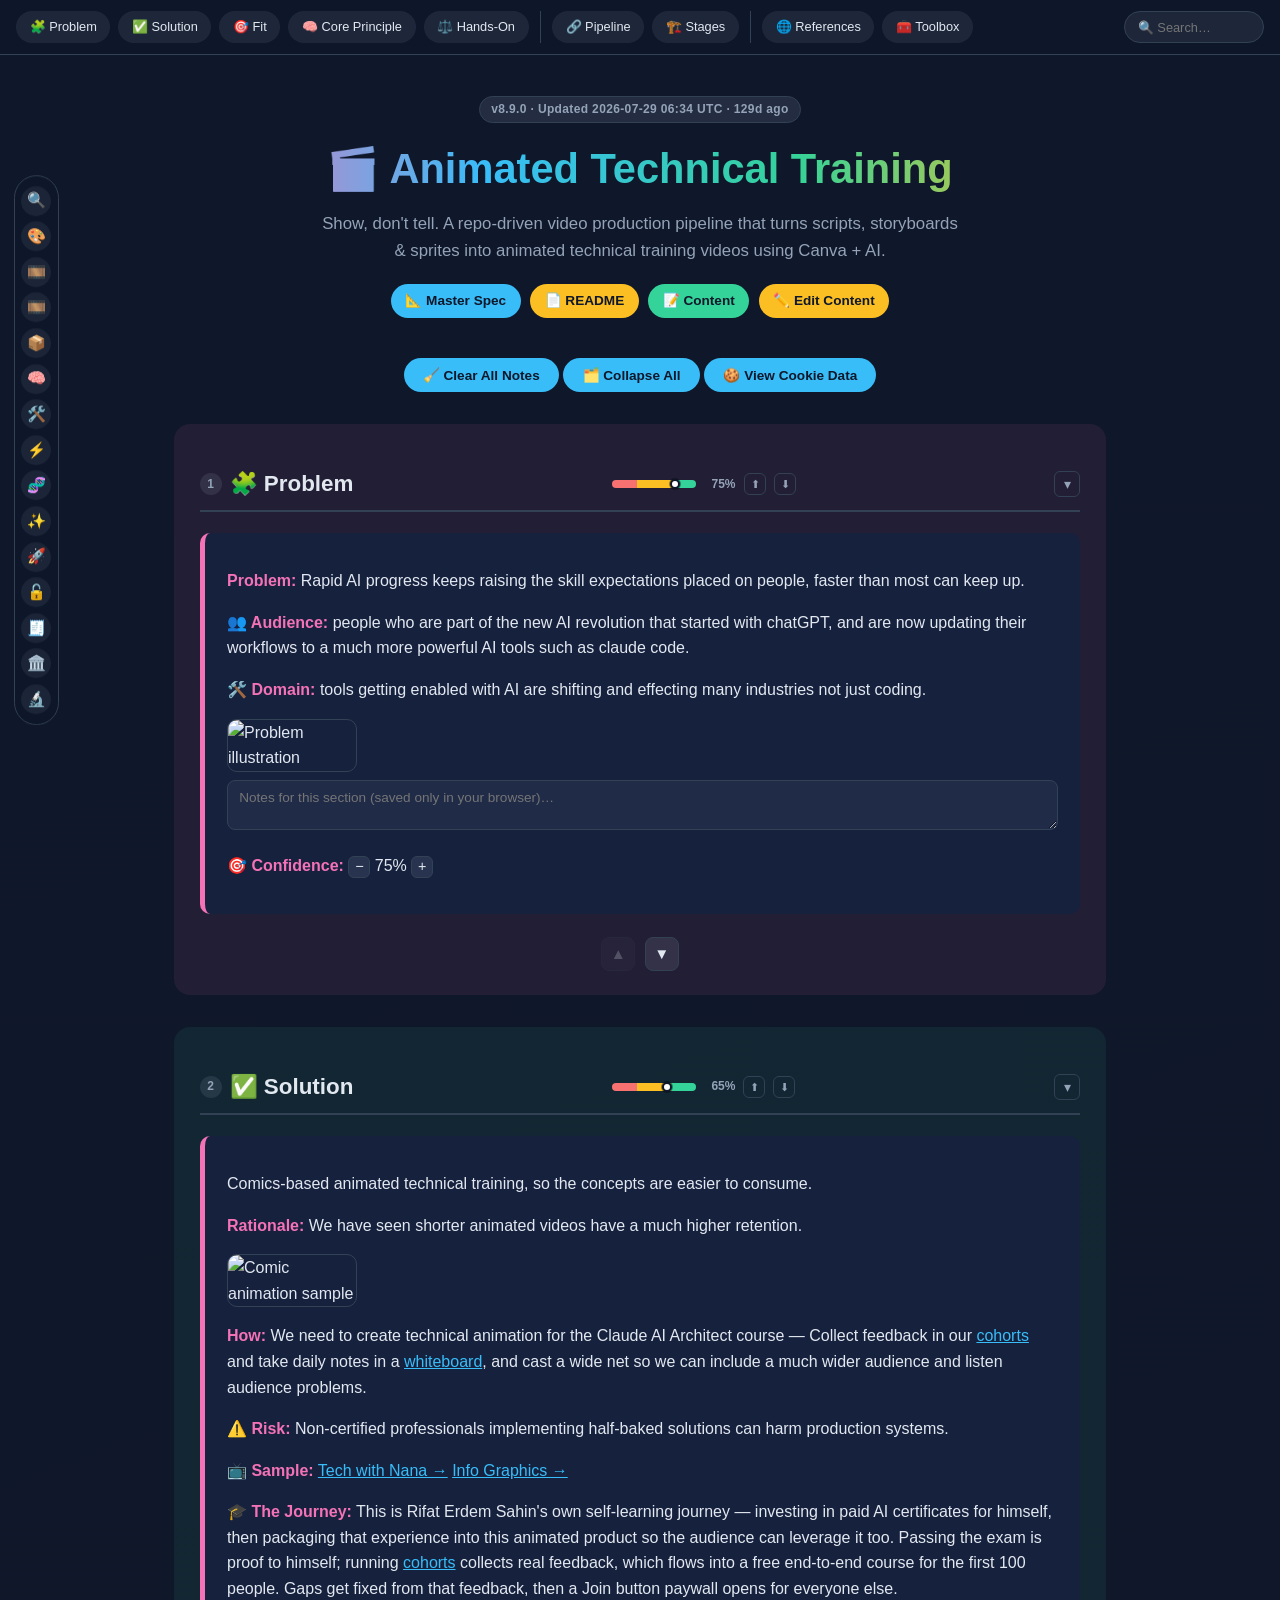
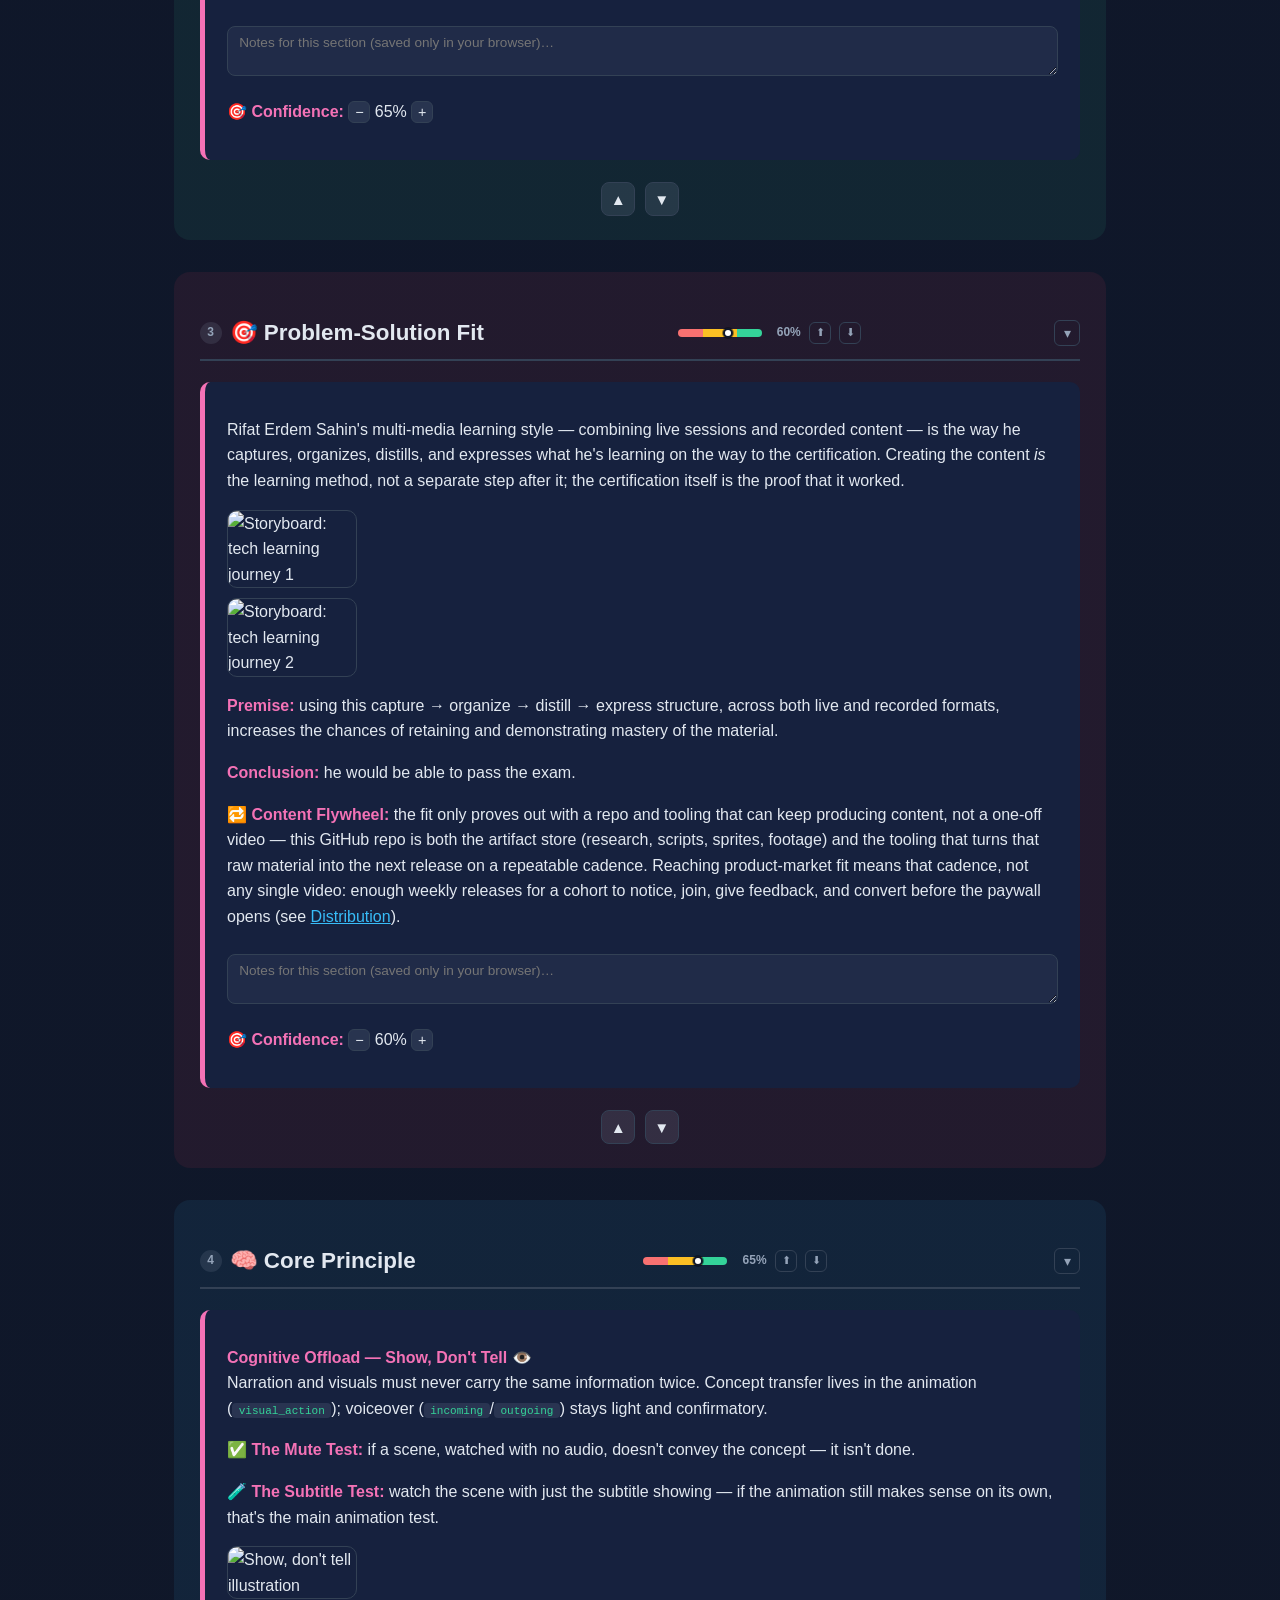
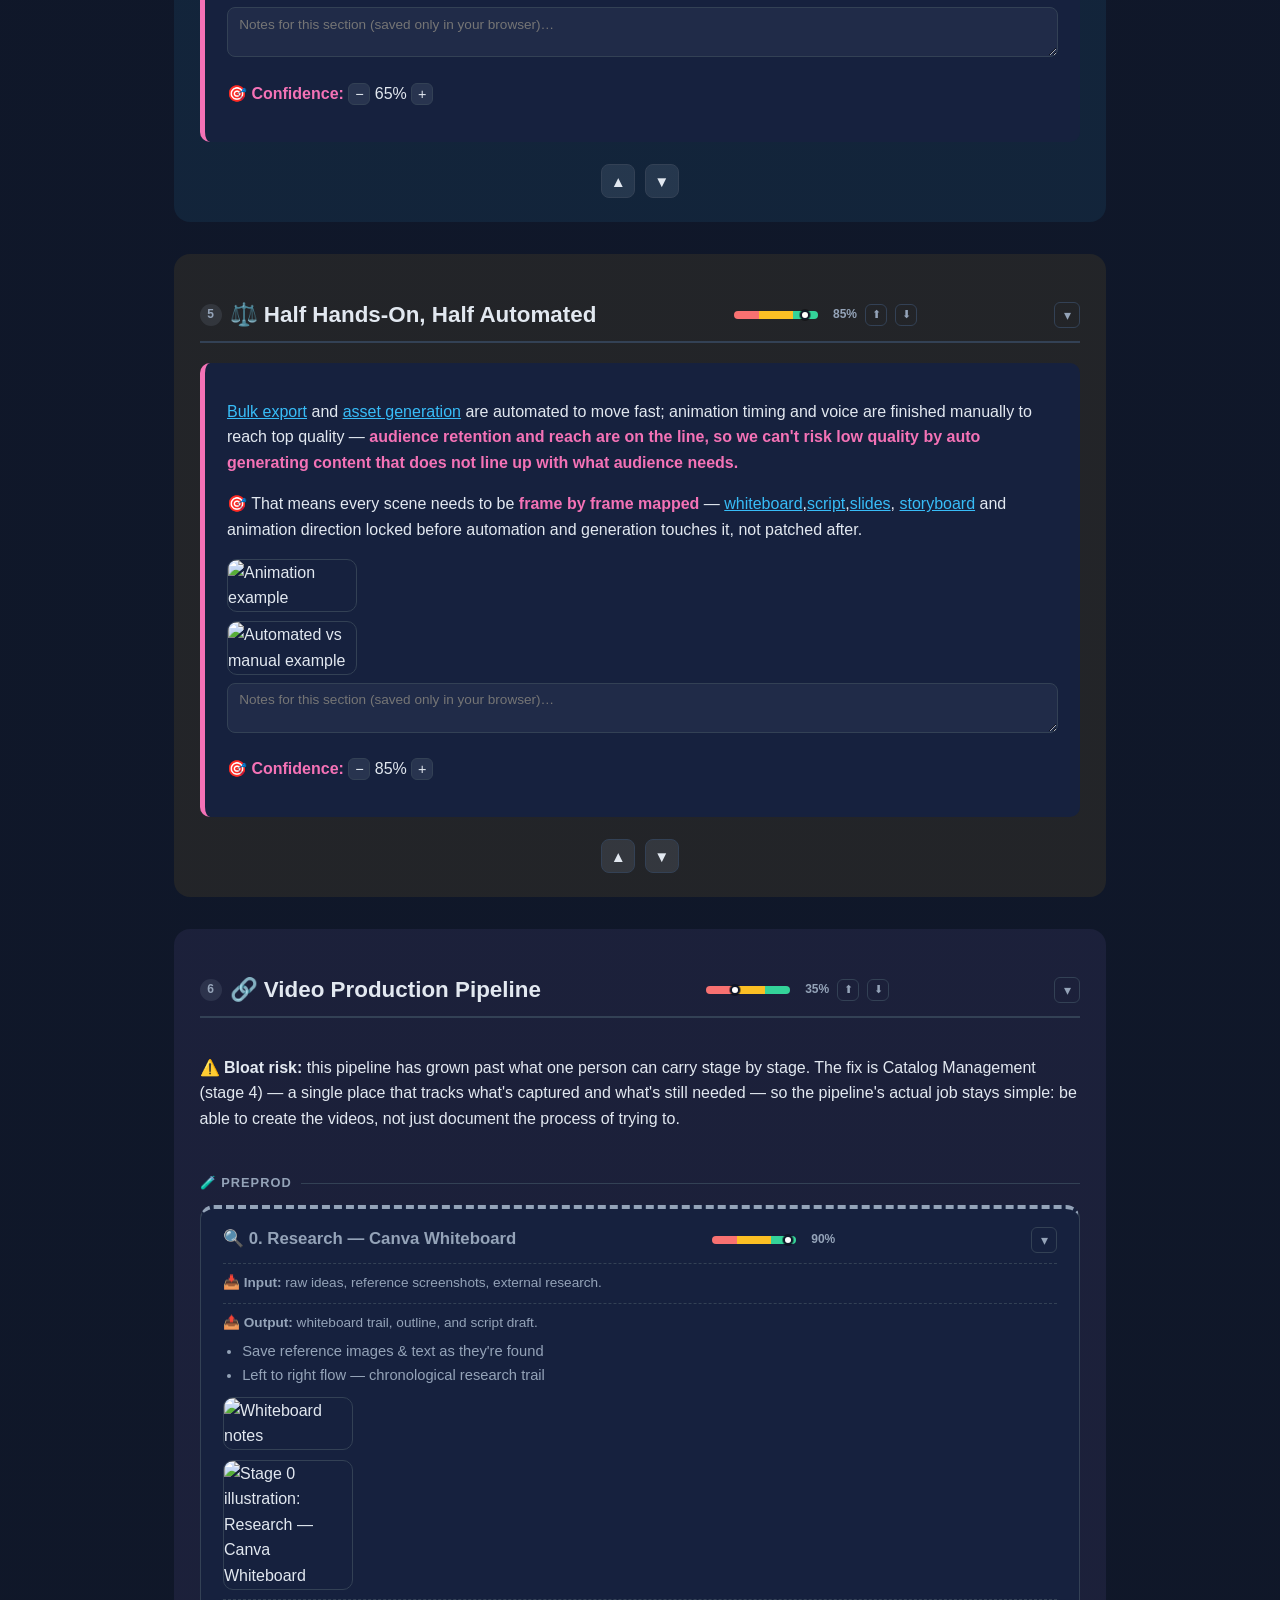
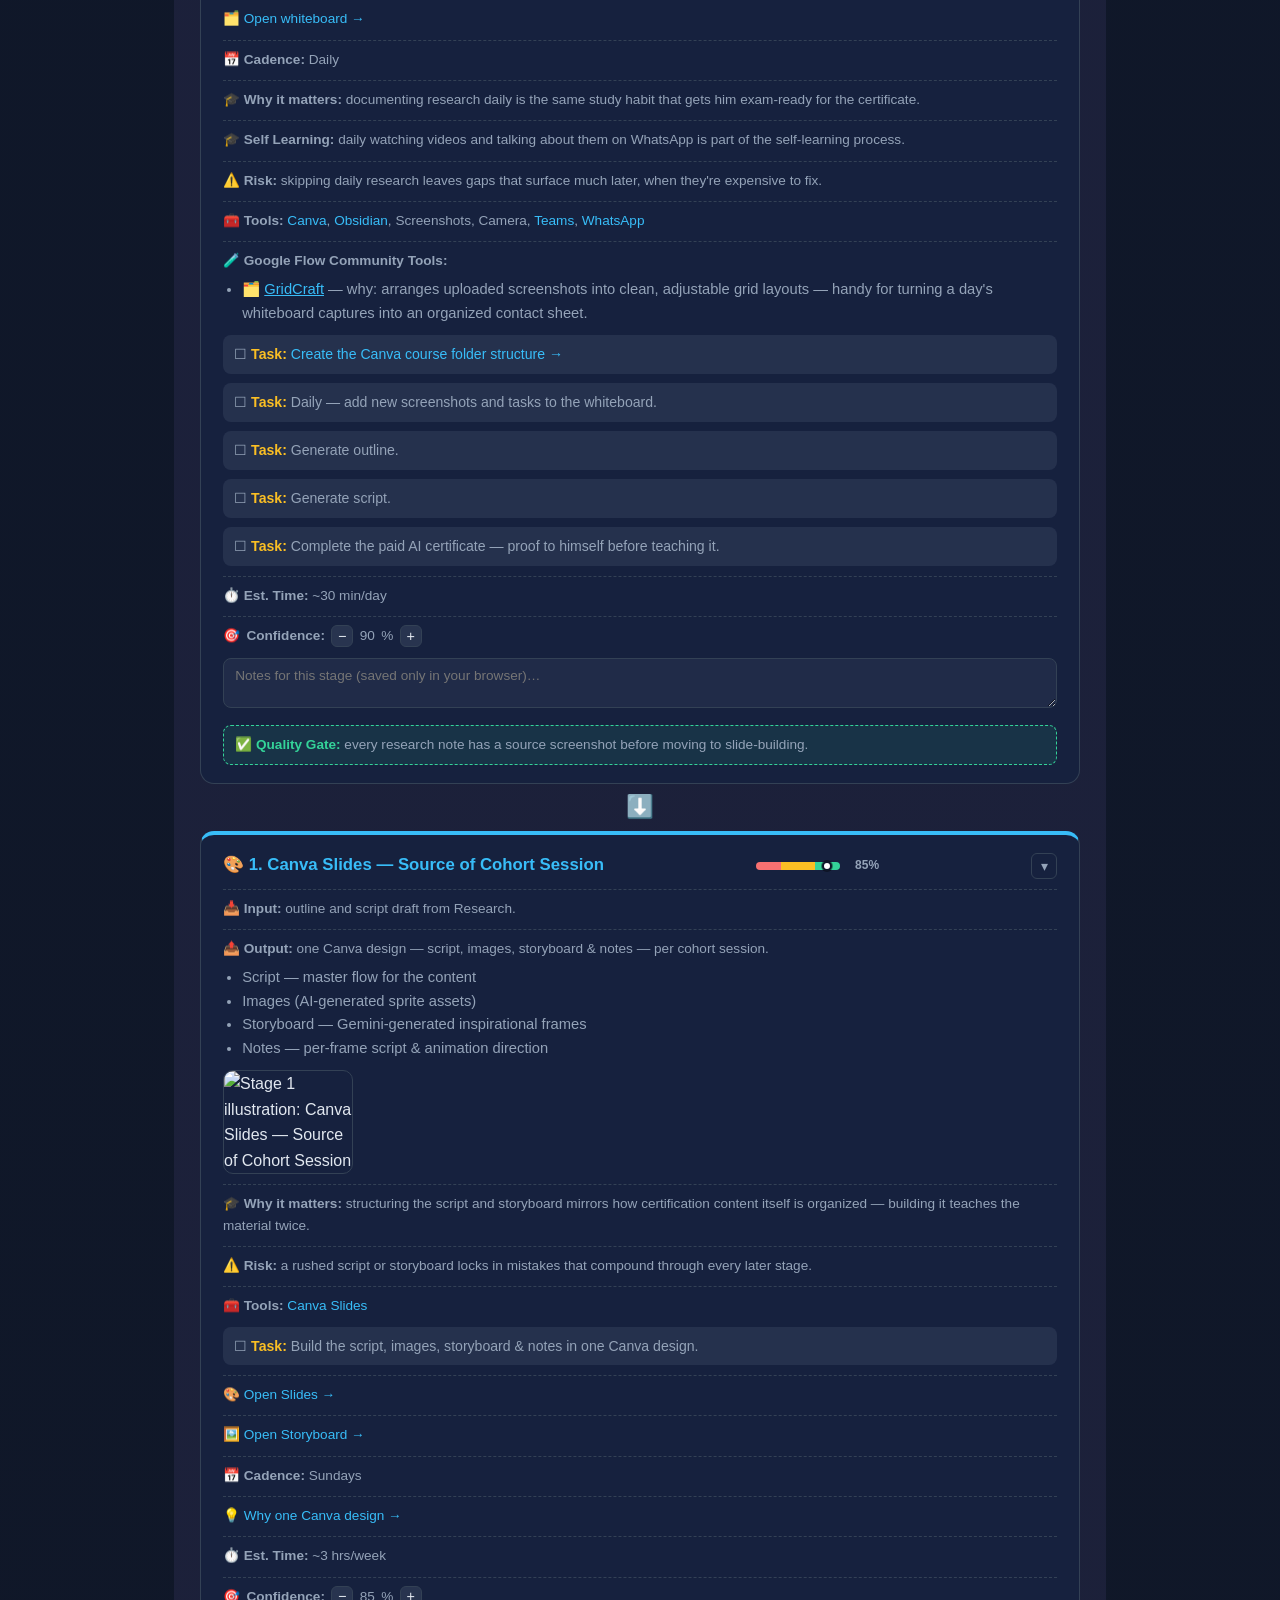
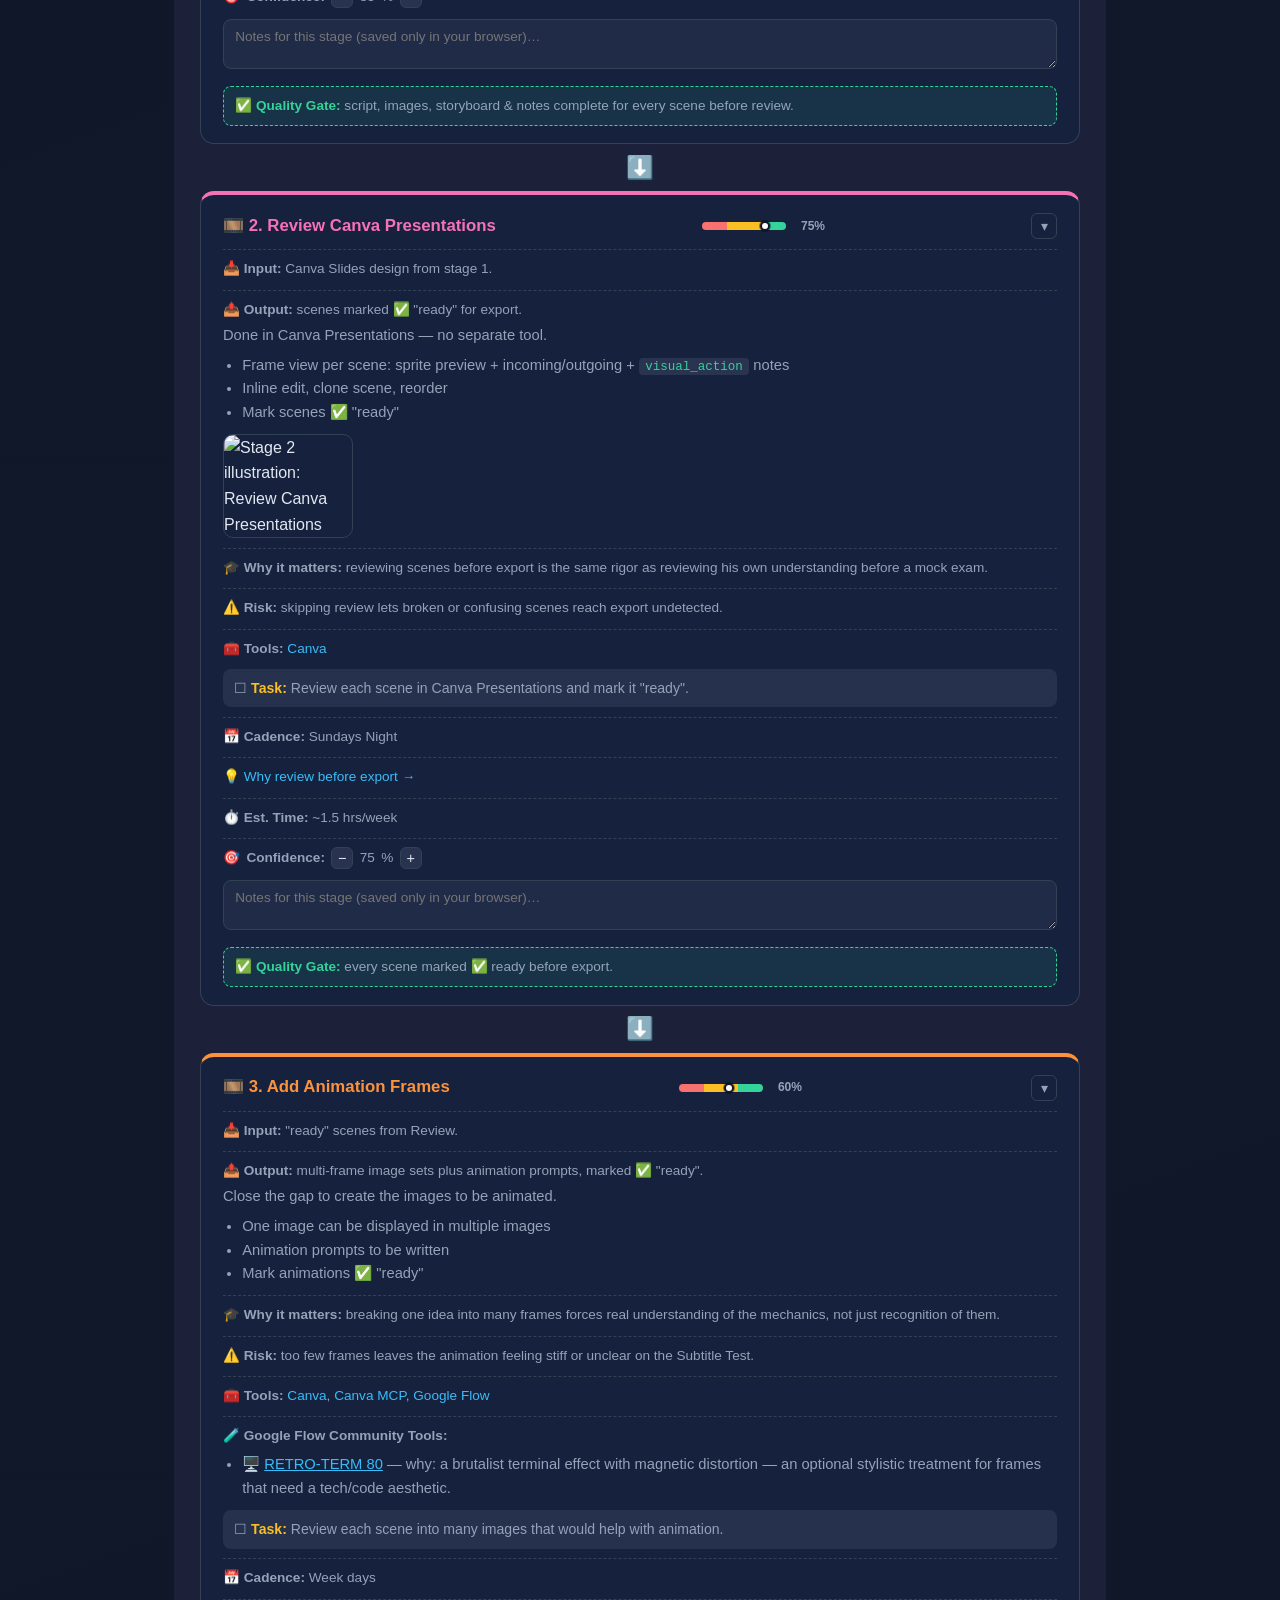
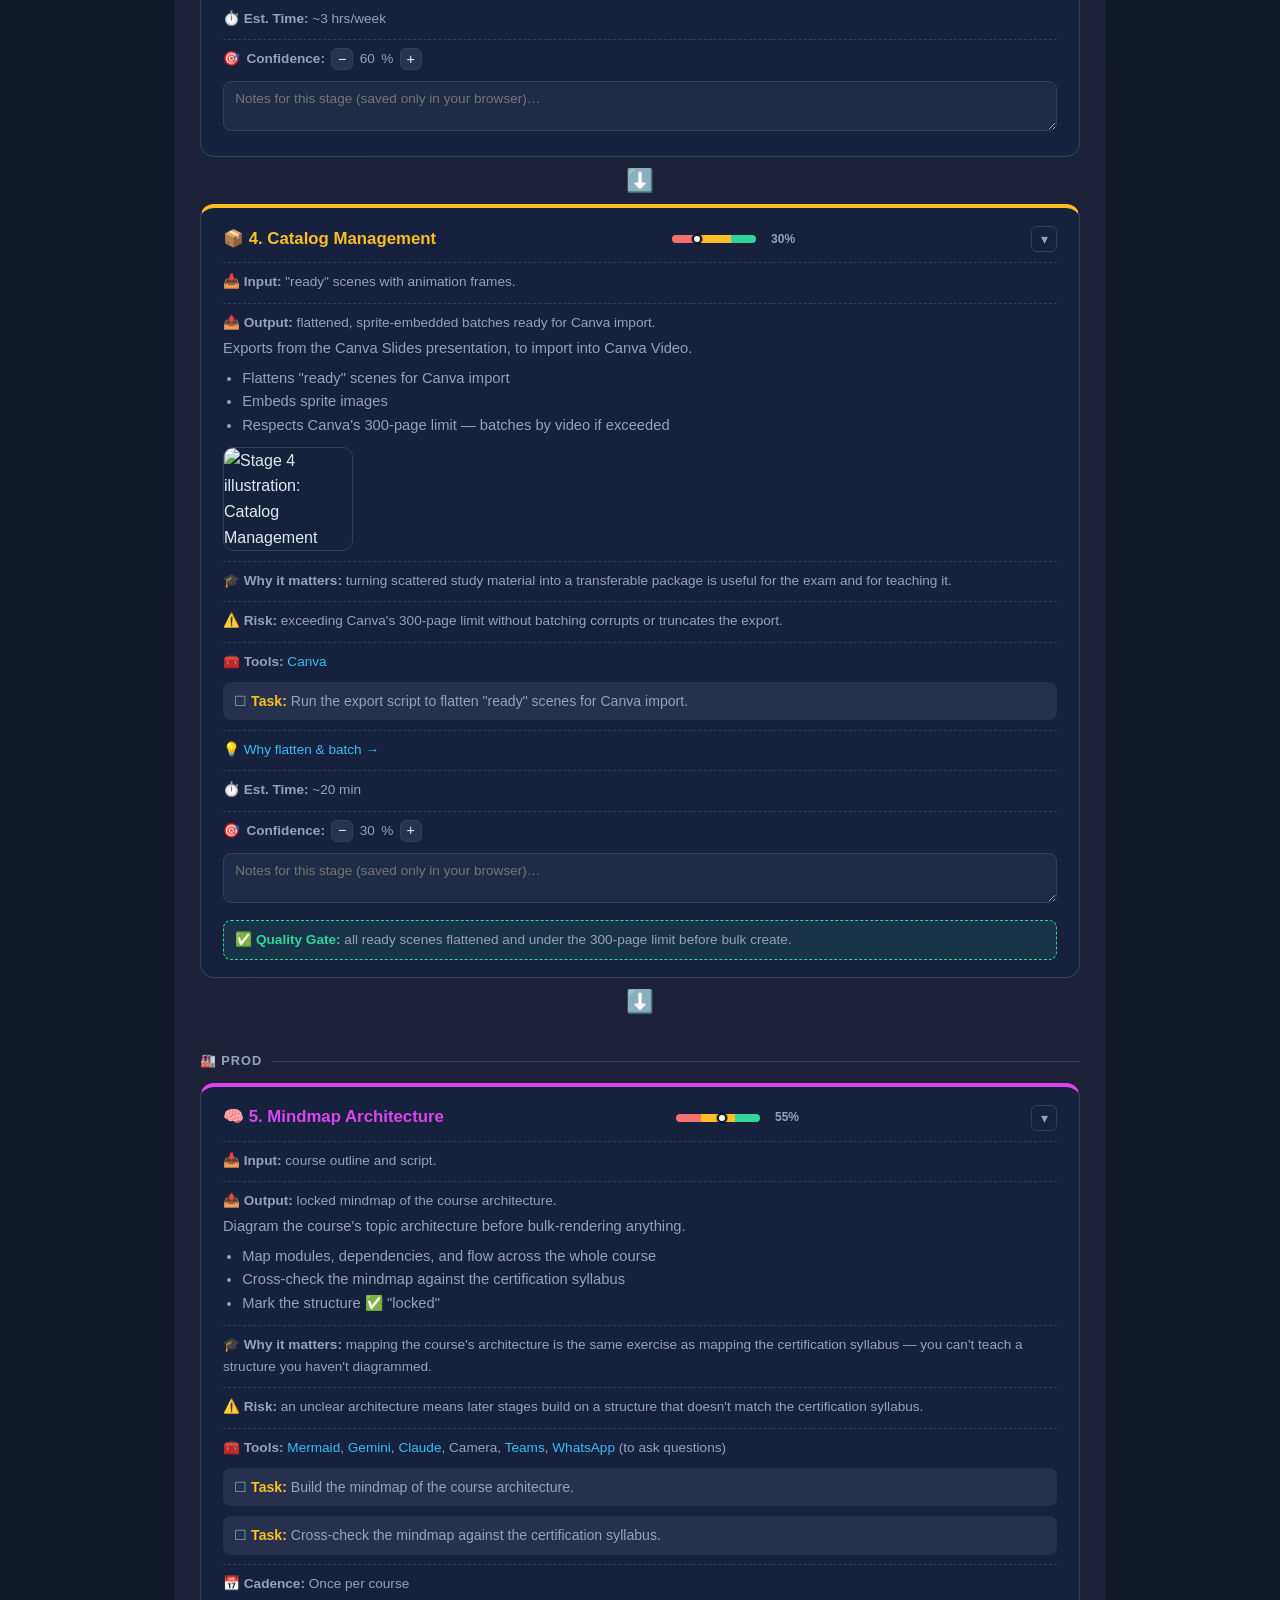
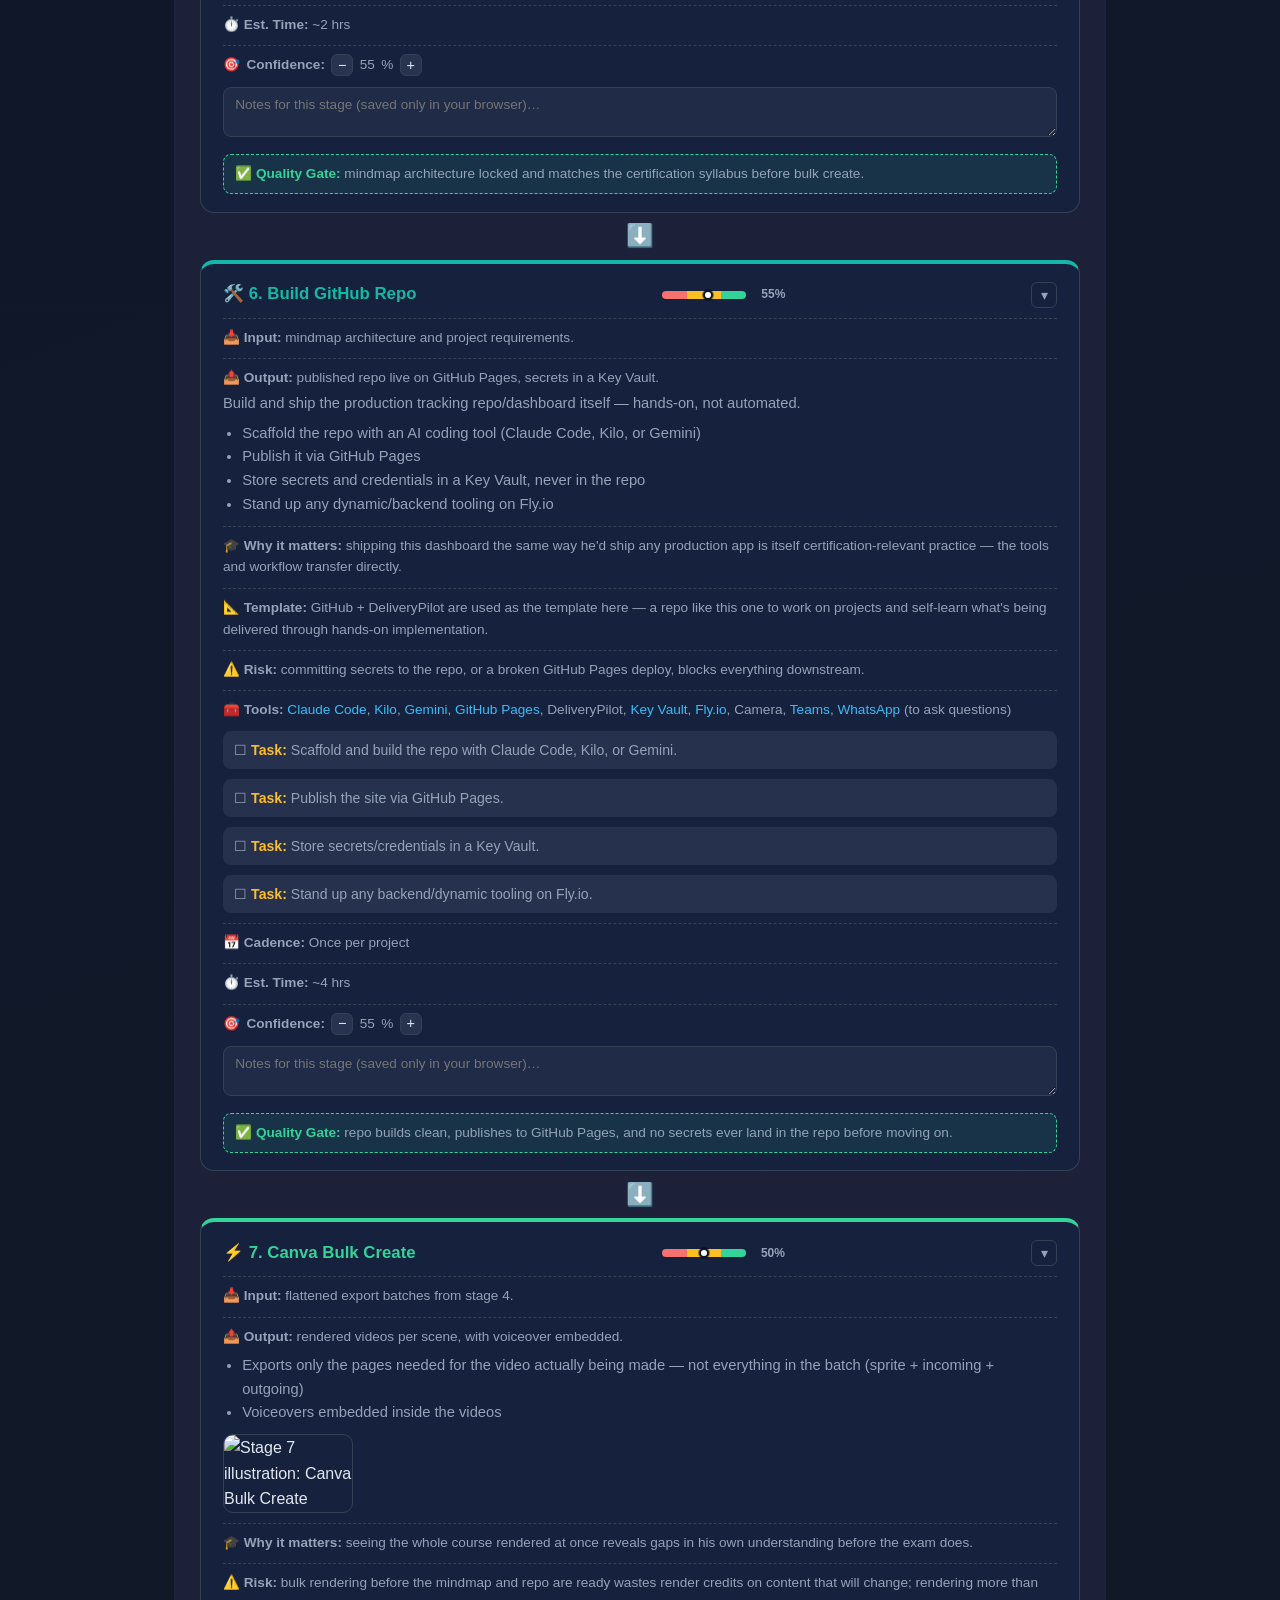
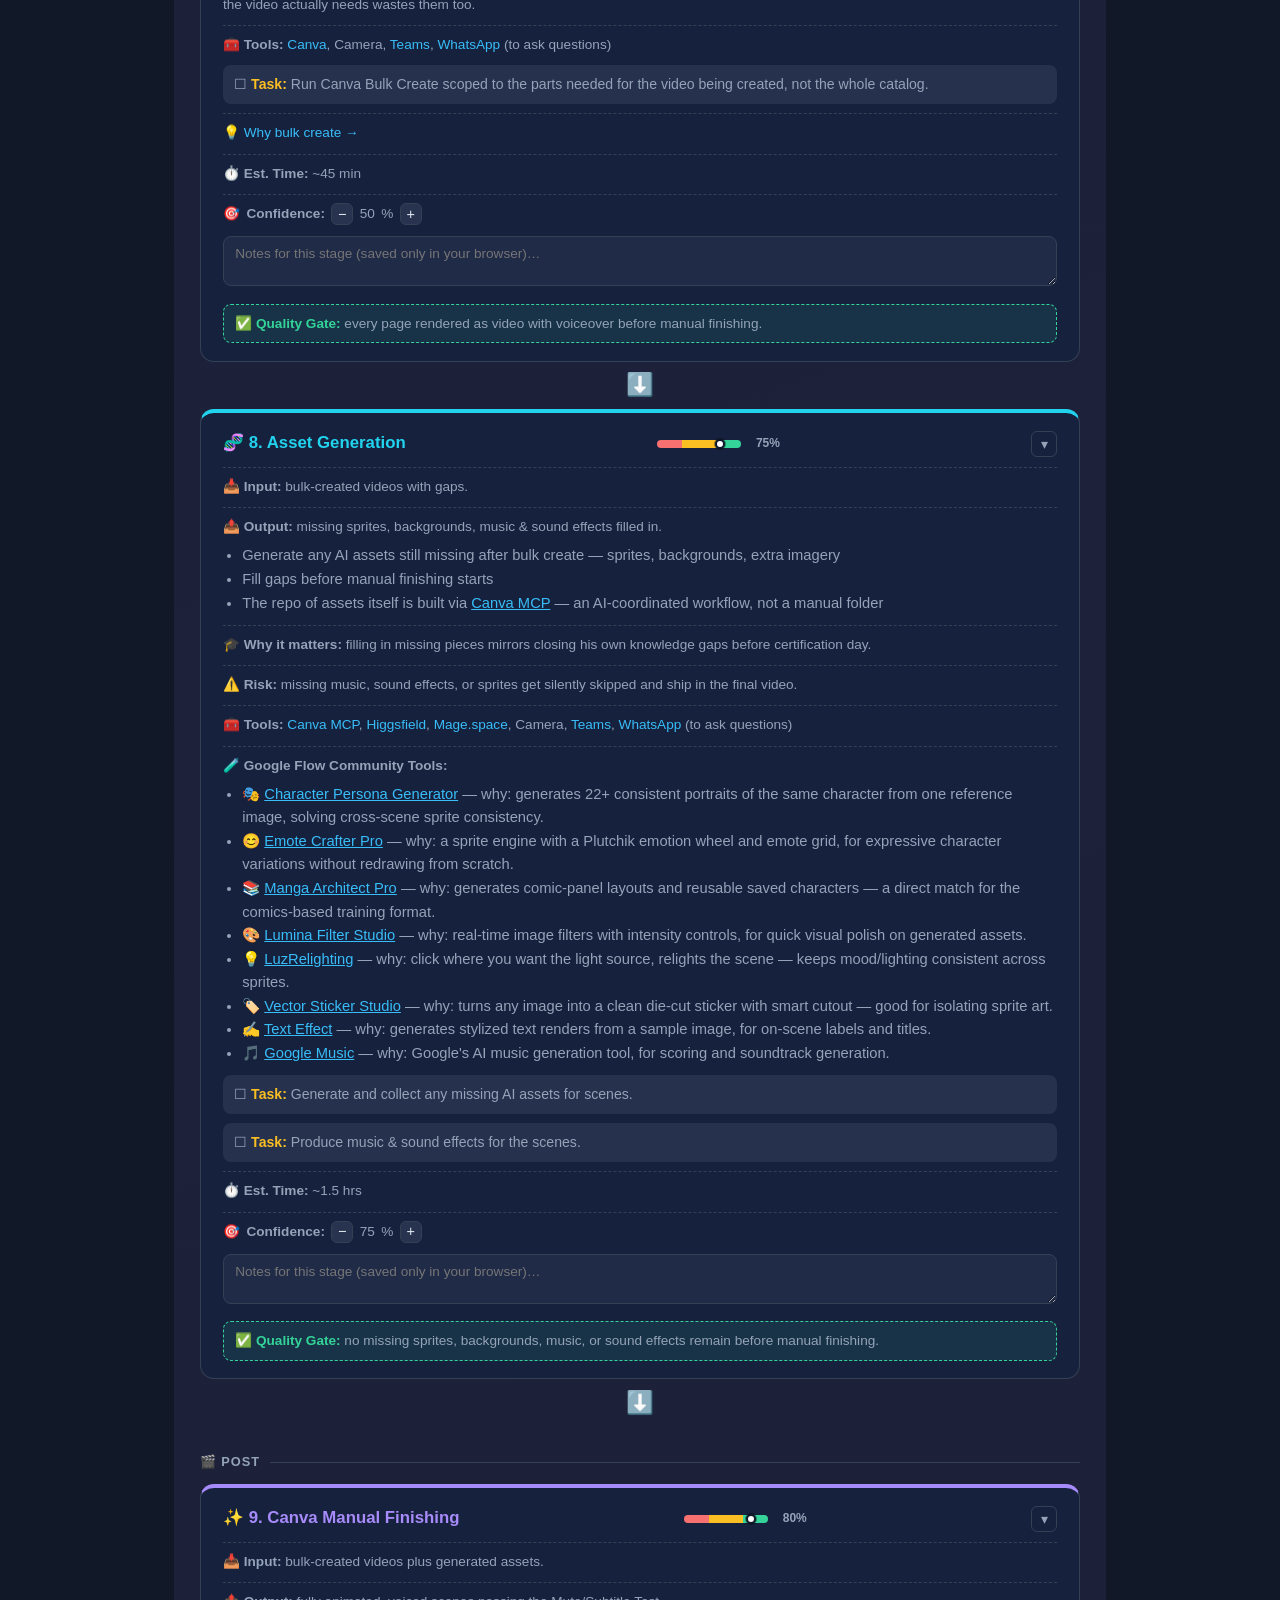
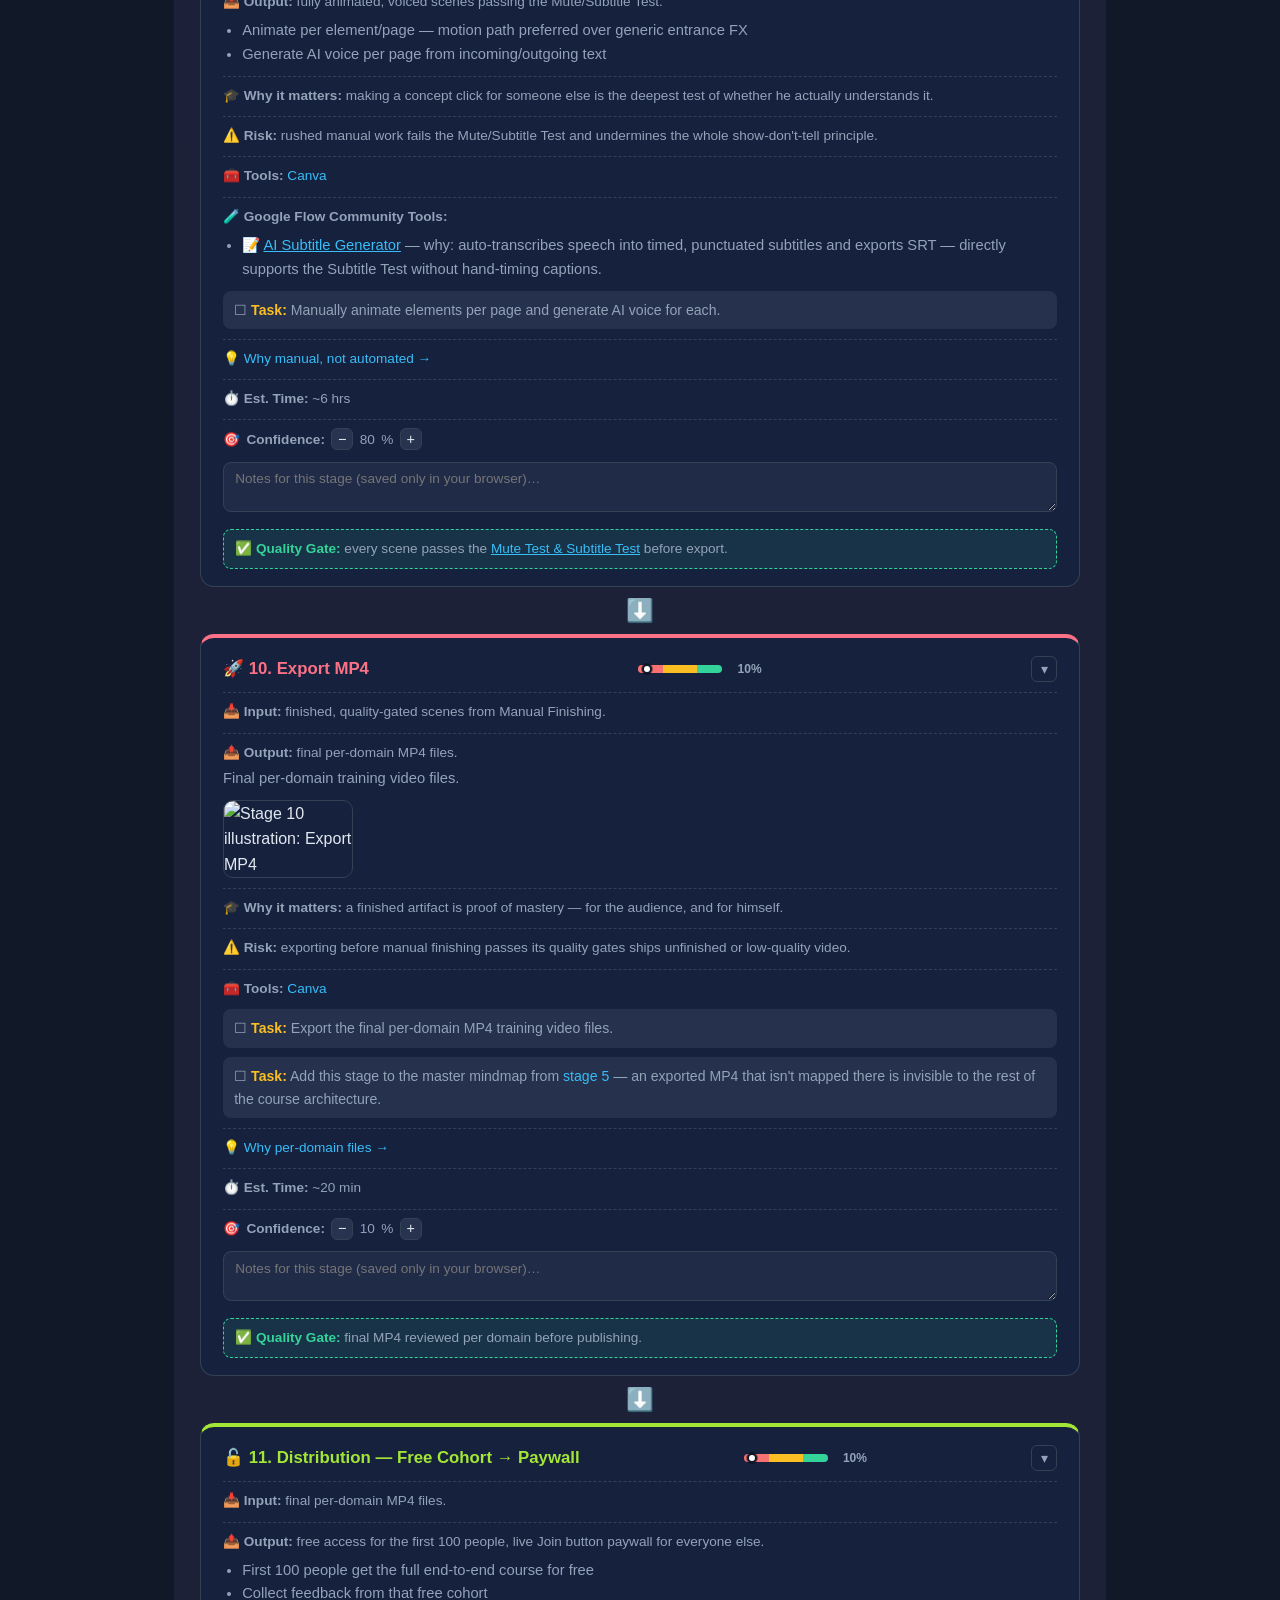
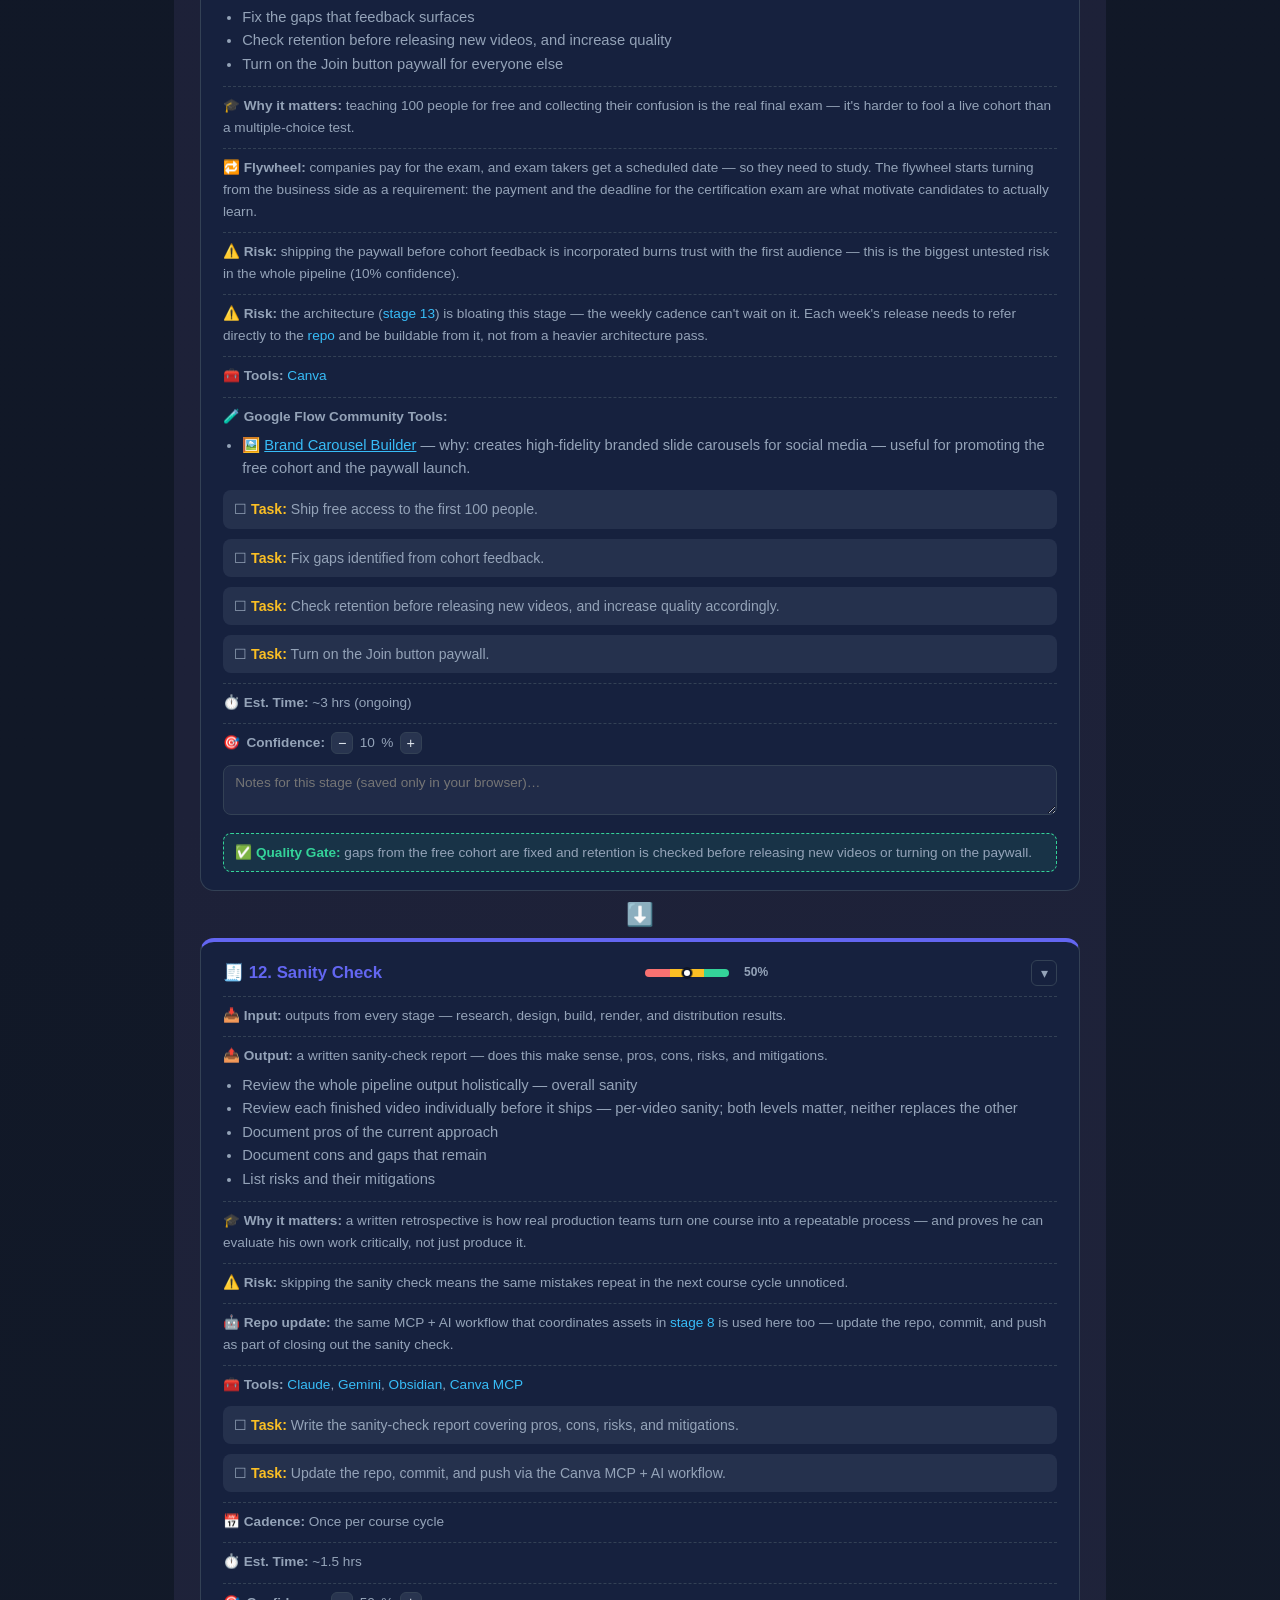
==== commit 30a948c8: "Make Maturity List order unique/reorderable, and apply latest agent task list Ordering: - Maturity L" ====
--- a/index.html
+++ b/index.html
@@ -398,6 +398,9 @@
   .tools-table th.sortable { cursor: pointer; user-select: none; }
   .tools-table th.sortable:hover { color: var(--text); }
   .sort-arrow { font-size: 0.7em; opacity: 0.8; }
+  .maturity-order-cell { display: flex; align-items: center; gap: 0.3rem; white-space: nowrap; }
+  .maturity-order-cell span { min-width: 1.4em; text-align: center; font-weight: 700; }
+  .maturity-order-cell .reorder-btn { width: 18px; height: 18px; font-size: 0.6rem; }
   .maturity-note-input {
     width: 100%;
     min-width: 160px;
@@ -679,7 +682,7 @@
   <a href="?section=stage1" data-tip="1. Canva Slides" aria-label="Jump to stage 1: Canva Slides">🎨</a>
   <a href="?section=stage2" data-tip="2. Review" aria-label="Jump to stage 2: Review">🎞️</a>
   <a href="?section=stage3" data-tip="3. Add Animation Frames" aria-label="Jump to stage 3: Add Animation Frames">🎞️</a>
-  <a href="?section=stage4" data-tip="4. Export Step" aria-label="Jump to stage 4: Export Step">📦</a>
+  <a href="?section=stage4" data-tip="4. Catalog Management" aria-label="Jump to stage 4: Catalog Management">📦</a>
   <a href="?section=stage5" data-tip="5. Mindmap Architecture" aria-label="Jump to stage 5: Mindmap Architecture">🧠</a>
   <a href="?section=stage6" data-tip="6. Build GitHub Repo" aria-label="Jump to stage 6: Build GitHub Repo">🛠️</a>
   <a href="?section=stage7" data-tip="7. Canva Bulk Create" aria-label="Jump to stage 7: Canva Bulk Create">⚡</a>
@@ -715,7 +718,7 @@
 <div class="wrap">
 
   <header>
-    <div class="version" id="versionBadge" data-updated="2026-07-29T05:00:01Z">v8.8.0 · Updated 2026-07-29 05:00 UTC · <span id="updatedAgo"></span></div>
+    <div class="version" id="versionBadge" data-updated="2026-07-29T06:34:22Z">v8.9.0 · Updated 2026-07-29 06:34 UTC · <span id="updatedAgo"></span></div>
     <h1>🎬 Animated Technical Training</h1>
     <p class="tagline">Show, don't tell. A repo-driven video production pipeline that turns scripts, storyboards &amp; sprites into animated technical training videos using Canva + AI.</p>
     <div class="links">
@@ -842,6 +845,11 @@
   <section id="pipeline">
     <h2><span class="order-badge" id="order-pipeline">6</span> <a href="?section=pipeline">🔗 Video Production Pipeline</a> <div class="confidence-bar" id="bar-pipeline"><div class="confidence-marker" id="marker-pipeline"></div></div><span class="confidence-pct" id="pct-pipeline"></span> <button class="reorder-btn" onclick="moveSection('pipeline',-1)" aria-label="Move section up" title="Move section up">⬆</button><button class="reorder-btn" onclick="moveSection('pipeline',1)" aria-label="Move section down" title="Move section down">⬇</button><button class="collapse-btn" id="toggle-pipeline" onclick="toggleSection('pipeline')" aria-label="Collapse section">▾</button></h2>
     <div class="pipeline section-body" id="body-pipeline">
+
+      <p class="why">⚠️ <strong>Bloat risk:</strong> this pipeline has grown past what one person can carry stage by
+      stage. The fix is Catalog Management (stage 4) — a single place that tracks what's captured and what's still
+      needed — so the pipeline's actual job stays simple: be able to create the videos, not just document the
+      process of trying to.</p>
 
       <h3 id="preprod" class="phase-group"><a href="?section=preprod">🧪 Preprod</a></h3>
       <div class="stage s0" id="stage0">
@@ -960,7 +968,7 @@
       <div class="arrow">⬇️</div>
 
       <div class="stage s4" id="stage4">
-        <h3><a href="?section=stage4">📦 4. Export Step</a> <div class="confidence-bar" id="bar-stage4"><div class="confidence-marker" id="marker-stage4"></div></div><span class="confidence-pct" id="pct-stage4"></span> <button class="collapse-btn" id="toggle-stage4" onclick="toggleSection('stage4')" aria-label="Collapse stage">▾</button></h3>
+        <h3><a href="?section=stage4">📦 4. Catalog Management</a> <div class="confidence-bar" id="bar-stage4"><div class="confidence-marker" id="marker-stage4"></div></div><span class="confidence-pct" id="pct-stage4"></span> <button class="collapse-btn" id="toggle-stage4" onclick="toggleSection('stage4')" aria-label="Collapse stage">▾</button></h3>
         <div class="section-body" id="body-stage4">
         <p class="why">📥 <strong>Input:</strong> "ready" scenes with animation frames.</p>
         <p class="why">📤 <strong>Output:</strong> flattened, sprite-embedded batches ready for Canva import.</p>
@@ -970,7 +978,7 @@
           <li>Embeds sprite images</li>
           <li>Respects Canva's 300-page limit — batches by video if exceeded</li>
         </ul>
-        <img class="thumb" src="https://raw.githubusercontent.com/rifaterdemsahin/animated-technical-training/main/3_Simulations/3.%20Export%20Step.jpg" alt="Stage 4 illustration: Export Step" onclick="openModal(this.src)">
+        <img class="thumb" src="https://raw.githubusercontent.com/rifaterdemsahin/animated-technical-training/main/3_Simulations/3.%20Export%20Step.jpg" alt="Stage 4 illustration: Catalog Management" onclick="openModal(this.src)">
         <p class="why">🎓 <strong>Why it matters:</strong> turning scattered study material into a transferable package is useful for the exam and for teaching it.</p>
         <p class="why">⚠️ <strong>Risk:</strong> exceeding Canva's 300-page limit without batching corrupts or truncates the export.</p>
         <p class="why">🧰 <strong>Tools:</strong> <a href="https://www.canva.com/" target="_blank" rel="noopener">Canva</a></p>
@@ -1045,14 +1053,14 @@
         <p class="why">📥 <strong>Input:</strong> flattened export batches from stage 4.</p>
         <p class="why">📤 <strong>Output:</strong> rendered videos per scene, with voiceover embedded.</p>
         <ul>
-          <li>Exports all pages as video (sprite + incoming + outgoing)</li>
+          <li>Exports only the pages needed for the video actually being made — not everything in the batch (sprite + incoming + outgoing)</li>
           <li>Voiceovers embedded inside the videos</li>
         </ul>
         <img class="thumb" src="https://raw.githubusercontent.com/rifaterdemsahin/animated-technical-training/main/3_Simulations/4.%20Canva%20Bulk%20Create.jpg" alt="Stage 7 illustration: Canva Bulk Create" onclick="openModal(this.src)">
         <p class="why">🎓 <strong>Why it matters:</strong> seeing the whole course rendered at once reveals gaps in his own understanding before the exam does.</p>
-        <p class="why">⚠️ <strong>Risk:</strong> bulk rendering before the mindmap and repo are ready wastes render credits on content that will change.</p>
+        <p class="why">⚠️ <strong>Risk:</strong> bulk rendering before the mindmap and repo are ready wastes render credits on content that will change; rendering more than the video actually needs wastes them too.</p>
         <p class="why">🧰 <strong>Tools:</strong> <a href="https://www.canva.com/" target="_blank" rel="noopener">Canva</a>, Camera, <a href="https://www.microsoft.com/en-us/microsoft-teams/group-chat-software" target="_blank" rel="noopener">Teams</a>, <a href="https://www.whatsapp.com/" target="_blank" rel="noopener">WhatsApp</a> (to ask questions)</p>
-        <p class="task">☐ <strong>Task:</strong> Run Canva Bulk Create to export all pages as video.</p>
+        <p class="task">☐ <strong>Task:</strong> Run Canva Bulk Create scoped to the parts needed for the video being created, not the whole catalog.</p>
         <p class="why">💡 <a href="rationale/readme.md#bulk-create">Why bulk create →</a></p>
         <p class="why">⏱️ <strong>Est. Time:</strong> ~45 min</p>
         <p class="why confidence-row">🎯 <strong>Confidence:</strong> <button class="conf-btn" onclick="adjustConfidence('stage7',-5)" aria-label="Decrease confidence">−</button> <span id="conf-stage7">50</span>% <button class="conf-btn" onclick="adjustConfidence('stage7',5)" aria-label="Increase confidence">+</button></p>
@@ -1070,10 +1078,11 @@
         <ul>
           <li>Generate any AI assets still missing after bulk create — sprites, backgrounds, extra imagery</li>
           <li>Fill gaps before manual finishing starts</li>
+          <li>The repo of assets itself is built via <a href="https://github.com/rifaterdemsahin/canva-mcp/blob/main/4_Formula/canva_course_artifacts.md" target="_blank" rel="noopener">Canva MCP</a> — an AI-coordinated workflow, not a manual folder</li>
         </ul>
         <p class="why">🎓 <strong>Why it matters:</strong> filling in missing pieces mirrors closing his own knowledge gaps before certification day.</p>
         <p class="why">⚠️ <strong>Risk:</strong> missing music, sound effects, or sprites get silently skipped and ship in the final video.</p>
-        <p class="why">🧰 <strong>Tools:</strong> <a href="https://higgsfield.ai/" target="_blank" rel="noopener">Higgsfield</a>, <a href="https://www.mage.space/creations" target="_blank" rel="noopener">Mage.space</a>, Camera, <a href="https://www.microsoft.com/en-us/microsoft-teams/group-chat-software" target="_blank" rel="noopener">Teams</a>, <a href="https://www.whatsapp.com/" target="_blank" rel="noopener">WhatsApp</a> (to ask questions)</p>
+        <p class="why">🧰 <strong>Tools:</strong> <a href="https://github.com/rifaterdemsahin/canva-mcp/blob/main/4_Formula/canva_course_artifacts.md" target="_blank" rel="noopener">Canva MCP</a>, <a href="https://higgsfield.ai/" target="_blank" rel="noopener">Higgsfield</a>, <a href="https://www.mage.space/creations" target="_blank" rel="noopener">Mage.space</a>, Camera, <a href="https://www.microsoft.com/en-us/microsoft-teams/group-chat-software" target="_blank" rel="noopener">Teams</a>, <a href="https://www.whatsapp.com/" target="_blank" rel="noopener">WhatsApp</a> (to ask questions)</p>
         <p class="why">🧪 <strong>Google Flow Community Tools:</strong></p>
         <ul>
           <li>🎭 <a href="https://labs.google/fx/tools/flow/project/47c537b5-d7fc-4492-b78b-8446b5877303/tools" target="_blank" rel="noopener">Character Persona Generator</a> — why: generates 22+ consistent portraits of the same character from one reference image, solving cross-scene sprite consistency.</li>
@@ -1083,6 +1092,7 @@
           <li>💡 <a href="https://labs.google/fx/tools/flow/project/47c537b5-d7fc-4492-b78b-8446b5877303/tools" target="_blank" rel="noopener">LuzRelighting</a> — why: click where you want the light source, relights the scene — keeps mood/lighting consistent across sprites.</li>
           <li>🏷️ <a href="https://labs.google/fx/tools/flow/project/47c537b5-d7fc-4492-b78b-8446b5877303/tools" target="_blank" rel="noopener">Vector Sticker Studio</a> — why: turns any image into a clean die-cut sticker with smart cutout — good for isolating sprite art.</li>
           <li>✍️ <a href="https://labs.google/fx/tools/flow/project/47c537b5-d7fc-4492-b78b-8446b5877303/tools" target="_blank" rel="noopener">Text Effect</a> — why: generates stylized text renders from a sample image, for on-scene labels and titles.</li>
+          <li>🎵 <a href="https://youtu.be/QEE3CMtmEfk" target="_blank" rel="noopener">Google Music</a> — why: Google's AI music generation tool, for scoring and soundtrack generation.</li>
         </ul>
         <p class="task">☐ <strong>Task:</strong> Generate and collect any missing AI assets for scenes.</p>
         <p class="task">☐ <strong>Task:</strong> Produce music &amp; sound effects for the scenes.</p>
@@ -1132,6 +1142,7 @@
         <p class="why">⚠️ <strong>Risk:</strong> exporting before manual finishing passes its quality gates ships unfinished or low-quality video.</p>
         <p class="why">🧰 <strong>Tools:</strong> <a href="https://www.canva.com/" target="_blank" rel="noopener">Canva</a></p>
         <p class="task">☐ <strong>Task:</strong> Export the final per-domain MP4 training video files.</p>
+        <p class="task">☐ <strong>Task:</strong> Add this stage to the master mindmap from <a href="?section=stage5">stage 5</a> — an exported MP4 that isn't mapped there is invisible to the rest of the course architecture.</p>
         <p class="why">💡 <a href="rationale/readme.md#export-mp4">Why per-domain files →</a></p>
         <p class="why">⏱️ <strong>Est. Time:</strong> ~20 min</p>
         <p class="why confidence-row">🎯 <strong>Confidence:</strong> <button class="conf-btn" onclick="adjustConfidence('stage10',-5)" aria-label="Decrease confidence">−</button> <span id="conf-stage10">10</span>% <button class="conf-btn" onclick="adjustConfidence('stage10',5)" aria-label="Increase confidence">+</button></p>
@@ -1156,6 +1167,7 @@
         <p class="why">🎓 <strong>Why it matters:</strong> teaching 100 people for free and collecting their confusion is the real final exam — it's harder to fool a live cohort than a multiple-choice test.</p>
         <p class="why">🔁 <strong>Flywheel:</strong> companies pay for the exam, and exam takers get a scheduled date — so they need to study. The flywheel starts turning from the business side as a requirement: the payment and the deadline for the certification exam are what motivate candidates to actually learn.</p>
         <p class="why">⚠️ <strong>Risk:</strong> shipping the paywall before cohort feedback is incorporated burns trust with the first audience — this is the biggest untested risk in the whole pipeline (10% confidence).</p>
+        <p class="why">⚠️ <strong>Risk:</strong> the architecture (<a href="?section=stage13">stage 13</a>) is bloating this stage — the weekly cadence can't wait on it. Each week's release needs to refer directly to the <a href="?section=stage6">repo</a> and be buildable from it, not from a heavier architecture pass.</p>
         <p class="why">🧰 <strong>Tools:</strong> <a href="https://www.canva.com/" target="_blank" rel="noopener">Canva</a></p>
         <p class="why">🧪 <strong>Google Flow Community Tools:</strong></p>
         <ul>
@@ -1179,15 +1191,18 @@
         <p class="why">📥 <strong>Input:</strong> outputs from every stage — research, design, build, render, and distribution results.</p>
         <p class="why">📤 <strong>Output:</strong> a written sanity-check report — does this make sense, pros, cons, risks, and mitigations.</p>
         <ul>
-          <li>Review the whole pipeline output holistically, not stage by stage</li>
+          <li>Review the whole pipeline output holistically — overall sanity</li>
+          <li>Review each finished video individually before it ships — per-video sanity; both levels matter, neither replaces the other</li>
           <li>Document pros of the current approach</li>
           <li>Document cons and gaps that remain</li>
           <li>List risks and their mitigations</li>
         </ul>
         <p class="why">🎓 <strong>Why it matters:</strong> a written retrospective is how real production teams turn one course into a repeatable process — and proves he can evaluate his own work critically, not just produce it.</p>
         <p class="why">⚠️ <strong>Risk:</strong> skipping the sanity check means the same mistakes repeat in the next course cycle unnoticed.</p>
-        <p class="why">🧰 <strong>Tools:</strong> <a href="https://claude.ai/" target="_blank" rel="noopener">Claude</a>, <a href="https://gemini.google.com/" target="_blank" rel="noopener">Gemini</a>, <a href="https://obsidian.md/" target="_blank" rel="noopener">Obsidian</a></p>
+        <p class="why">🤖 <strong>Repo update:</strong> the same MCP + AI workflow that coordinates assets in <a href="?section=stage8">stage 8</a> is used here too — update the repo, commit, and push as part of closing out the sanity check.</p>
+        <p class="why">🧰 <strong>Tools:</strong> <a href="https://claude.ai/" target="_blank" rel="noopener">Claude</a>, <a href="https://gemini.google.com/" target="_blank" rel="noopener">Gemini</a>, <a href="https://obsidian.md/" target="_blank" rel="noopener">Obsidian</a>, <a href="https://github.com/rifaterdemsahin/canva-mcp/blob/main/4_Formula/canva_course_artifacts.md" target="_blank" rel="noopener">Canva MCP</a></p>
         <p class="task">☐ <strong>Task:</strong> Write the sanity-check report covering pros, cons, risks, and mitigations.</p>
+        <p class="task">☐ <strong>Task:</strong> Update the repo, commit, and push via the Canva MCP + AI workflow.</p>
         <p class="why">📅 <strong>Cadence:</strong> Once per course cycle</p>
         <p class="why">⏱️ <strong>Est. Time:</strong> ~1.5 hrs</p>
         <p class="why confidence-row">🎯 <strong>Confidence:</strong> <button class="conf-btn" onclick="adjustConfidence('stage12',-5)" aria-label="Decrease confidence">−</button> <span id="conf-stage12">50</span>% <button class="conf-btn" onclick="adjustConfidence('stage12',5)" aria-label="Increase confidence">+</button></p>
@@ -1224,7 +1239,7 @@
 1 🎨 Canva Slides — slide deck icon — "script, sprites, storyboard & notes built into one weekly cohort deck"
 2 🎞️ Review — checkmark-frame icon — "each scene reviewed in Canva Presentations and marked ready"
 3 🎞️ Add Animation Frames — filmstrip icon — "scenes broken into multiple animation frames with prompts"
-4 📦 Export Step — export-box icon — "ready scenes flattened and batched under Canva's 300-page limit"
+4 📦 Catalog Management — export-box icon — "ready scenes flattened and batched under Canva's 300-page limit"
 5 🧠 Mindmap Architecture — brain/mindmap icon — "course architecture diagrammed and checked against the syllabus"
 6 🛠️ Build GitHub Repo — code-repository icon — "this tracking repo built with an AI coding tool, published to GitHub Pages, secrets in a Key Vault"
 7 ⚡ Canva Bulk Create — lightning-bolt icon — "every scene bulk-rendered to video with voiceover embedded"
@@ -1256,6 +1271,7 @@
           <li>Promote validated experiments into a numbered stage in a future cycle; discard the rest</li>
         </ul>
         <p class="why">🎓 <strong>Why it matters:</strong> we are exploring and going into different experiments — that's what keeps the whole practice a continuous-learning loop instead of a one-time build.</p>
+        <p class="why">🧭 <strong>Goal:</strong> the main goal is to serve others while doing self learning — service by discovery. Every experiment here is judged by whether it helps someone else learn faster, not just by whether it's interesting.</p>
         <p class="why">⚠️ <strong>Risk:</strong> letting exploration block a scheduled release — this stage must never stop the release cycle, that's the whole point of keeping it separate from stages 0-13.</p>
         <p class="why">🧰 <strong>Tools:</strong> whatever's being evaluated that week — <a href="https://claude.ai/" target="_blank" rel="noopener">Claude</a>, <a href="https://gemini.google.com/" target="_blank" rel="noopener">Gemini</a>, <a href="https://www.canva.com/" target="_blank" rel="noopener">Canva</a>, or anything new worth a spike</p>
         <p class="task">☐ <strong>Task:</strong> Keep a running list of experiments tried each cycle, noting what got promoted vs. discarded.</p>
@@ -1280,16 +1296,16 @@
     <h2><span class="order-badge" id="order-build-phases">7</span> <a href="?section=build-phases">🏗️ Stages</a> <div class="confidence-bar" id="bar-build-phases"><div class="confidence-marker" id="marker-build-phases"></div></div><span class="confidence-pct" id="pct-build-phases"></span> <button class="reorder-btn" onclick="moveSection('build-phases',-1)" aria-label="Move section up" title="Move section up">⬆</button><button class="reorder-btn" onclick="moveSection('build-phases',1)" aria-label="Move section down" title="Move section down">⬇</button><button class="collapse-btn" id="toggle-build-phases" onclick="toggleSection('build-phases')" aria-label="Collapse section">▾</button></h2>
     <div class="section-body" id="body-build-phases">
     <p>⏱️ <strong>Total estimated time:</strong> ~33.5 hrs per course cycle (Research is ongoing/daily; Build GitHub Repo is a one-time setup; Sanity Check, Architecture, Archielogy, and Distribution are ongoing/once-per-cycle).</p>
-    <p>🎯 <strong>Average confidence:</strong> 54% — lowest at stage 10 Export MP4 and stage 11 Distribution (10% each, both untested end-to-end and the biggest risk in the whole pipeline), followed by stage 4 Export Step (30%) and the brand-new stage 14 Archielogy (40%), then stage 7 Canva Bulk Create / stage 12 Sanity Check / stage 13 Architecture (50% each), and stage 5 Mindmap Architecture / stage 6 Build GitHub Repo (55% each); highest at stage 0 Research (90%, a well-worn habit).</p>
+    <p>🎯 <strong>Average confidence:</strong> 54% — lowest at stage 10 Export MP4 and stage 11 Distribution (10% each, both untested end-to-end and the biggest risk in the whole pipeline), followed by stage 4 Catalog Management (30%) and the brand-new stage 14 Archielogy (40%), then stage 7 Canva Bulk Create / stage 12 Sanity Check / stage 13 Architecture (50% each), and stage 5 Mindmap Architecture / stage 6 Build GitHub Repo (55% each); highest at stage 0 Research (90%, a well-worn habit).</p>
     <h3 id="stages-preprod" class="phase-group"><a href="?section=stages-preprod">🧪 Preprod</a></h3>
     <div class="phases">
       <div class="phase" data-tasks="Create the Canva course folder structure • Daily — add new screenshots and tasks to the whiteboard • Generate outline • Generate script • Complete the paid AI certificate"><div class="num" style="color:var(--muted)">0</div>Research 🔍<div class="sub">5 subtasks · 90%</div></div>
       <div class="phase" data-tasks="Build the script, images, storyboard &amp; notes in one Canva design"><div class="num" style="color:var(--accent2)">1</div>Canva Slides 🎨<div class="sub">1 subtask · 85%</div></div>
       <div class="phase" data-tasks="Review each scene in Canva Presentations and mark it &quot;ready&quot;"><div class="num" style="color:var(--accent1)">2</div>Review 🎞️<div class="sub">1 subtask · 75%</div></div>
       <div class="phase" data-tasks="Review each scene into many images that would help with animation"><div class="num" style="color:var(--accent7)">3</div>Animation Frames 🎞️<div class="sub">1 subtask · 60%</div></div>
-      <div class="phase" data-tasks="Run the export script to flatten &quot;ready&quot; scenes for Canva import"><div class="num" style="color:var(--accent4)">4</div>Export Step 📦<div class="sub">1 subtask · 30%</div></div>
-    </div>
-    <p class="gap-note">🕳️ <strong>Gaps:</strong> 0 Research — live WhatsApp/Teams discussions aren't captured into the vault automatically yet. 1 Canva Slides — pre-session prep still isn't a consistent habit, decks sometimes get built same-day. 2 Review — no formal checklist, just eyeballing the bigger view on a shared call. 3 Add Animation Frames — the Canva MCP integration for frame naming/generation isn't wired up yet. 4 Export Step — the weekly export cadence isn't automated, still a manual per-video trigger.</p>
+      <div class="phase" data-tasks="Run the export script to flatten &quot;ready&quot; scenes for Canva import"><div class="num" style="color:var(--accent4)">4</div>Catalog Management 📦<div class="sub">1 subtask · 30%</div></div>
+    </div>
+    <p class="gap-note">🕳️ <strong>Gaps:</strong> 0 Research — live WhatsApp/Teams discussions aren't captured into the vault automatically yet. 1 Canva Slides — pre-session prep still isn't a consistent habit, decks sometimes get built same-day. 2 Review — no formal checklist, just eyeballing the bigger view on a shared call. 3 Add Animation Frames — the Canva MCP integration for frame naming/generation isn't wired up yet. 4 Catalog Management — the weekly export cadence isn't automated, still a manual per-video trigger.</p>
     <h3 id="stages-prod" class="phase-group"><a href="?section=stages-prod">🏭 Prod</a></h3>
     <div class="phases">
       <div class="phase" data-tasks="Build the mindmap of the course architecture • Cross-check the mindmap against the certification syllabus"><div class="num" style="color:var(--accent9)">5</div>Mindmap Architecture 🧠<div class="sub">2 subtasks · 55%</div></div>
@@ -1363,6 +1379,9 @@
       <p><strong>Pipeline Summary:</strong> A lean, cost-optimized stack focused on free/local tools for most steps
       and selective premium AI where quality or speed justifies the cost. Emphasis on automation (scripts + APIs),
       minimal manual toil, and tight integration with Obsidian vault workflows.</p>
+      <p class="why">⚠️ <strong>Scope limit:</strong> this toolbox is exploration, not the goal — it needs to stay
+      bounded after the production process is locked in. Tools should never outrank production itself; what actually
+      matters more is what the audience gets out of the finished video, not how many tools were used to make it.</p>
       <div class="table-wrap">
         <table class="tools-table">
           <thead>
@@ -1524,6 +1543,9 @@
 
   var defaultSectionOrder = ['problem', 'solution', 'problem-solution-fit', 'core-principle', 'hands-on', 'pipeline', 'build-phases', 'references', 'toolbox'];
   var sectionOrder = defaultSectionOrder.slice();
+  var defaultStageOrder = [];
+  for (var stageOrderInit = 0; stageOrderInit <= 14; stageOrderInit++) defaultStageOrder.push('stage' + stageOrderInit);
+  var stageOrder = defaultStageOrder.slice();
   function scrollSection(current, dir) {
     var idx = sectionOrder.indexOf(current) + dir;
     if (idx >= 0 && idx < sectionOrder.length) {
@@ -1553,9 +1575,44 @@
   function getOrderIndex(id) {
     var sIdx = sectionOrder.indexOf(id);
     if (sIdx !== -1) return sIdx + 1;
-    var m = /^stage(\d+)$/.exec(id);
-    if (m) return parseInt(m[1], 10);
+    var stIdx = stageOrder.indexOf(id);
+    if (stIdx !== -1) return sectionOrder.length + stIdx + 1;
     return null;
+  }
+
+  function saveStageOrder() {
+    setCookie('stageOrderState', JSON.stringify(stageOrder), 365);
+  }
+
+  function loadStageOrder() {
+    var raw = getCookie('stageOrderState');
+    if (!raw) return;
+    var saved;
+    try { saved = JSON.parse(raw); } catch (e) { return; }
+    if (!Array.isArray(saved) || saved.length !== stageOrder.length) return;
+    if (!saved.every(function (id) { return stageOrder.indexOf(id) !== -1; })) return;
+    stageOrder = saved;
+  }
+
+  function moveStageOrder(id, dir) {
+    var idx = stageOrder.indexOf(id);
+    var newIdx = idx + dir;
+    if (idx === -1 || newIdx < 0 || newIdx >= stageOrder.length) return;
+    var tmp = stageOrder[idx];
+    stageOrder[idx] = stageOrder[newIdx];
+    stageOrder[newIdx] = tmp;
+    saveStageOrder();
+    renderMaturityList();
+  }
+
+  function moveMaturityRow(id, dir) {
+    maturitySort.key = 'order';
+    maturitySort.dir = 'asc';
+    if (sectionOrder.indexOf(id) !== -1) {
+      moveSection(id, dir);
+    } else {
+      moveStageOrder(id, dir);
+    }
   }
 
   function saveSectionOrder() {
@@ -1682,7 +1739,7 @@
     toolbox: 'Toolbox', problem: 'Problem', solution: 'Solution', 'problem-solution-fit': 'Problem-Solution Fit', 'core-principle': 'Core Principle', 'hands-on': 'Half Hands-On, Half Automated',
     pipeline: 'Pipeline (overall)', 'build-phases': 'Stages (overall)', references: 'References',
     stage0: '0. Research', stage1: '1. Canva Slides', stage2: '2. Review',
-    stage3: '3. Add Animation Frames', stage4: '4. Export Step', stage5: '5. Mindmap Architecture',
+    stage3: '3. Add Animation Frames', stage4: '4. Catalog Management', stage5: '5. Mindmap Architecture',
     stage6: '6. Build GitHub Repo', stage7: '7. Canva Bulk Create', stage8: '8. Asset Generation',
     stage9: '9. Canva Manual Finishing', stage10: '10. Export MP4', stage11: '11. Distribution',
     stage12: '12. Sanity Check', stage13: '13. Architecture', stage14: '14. Archielogy',
@@ -1835,7 +1892,11 @@
     });
     body.innerHTML = rows.map(function (r) {
       var tier = maturityTier(r.val);
-      return '<tr><td>' + (r.order != null ? r.order : '—') + '</td>' +
+      return '<tr><td class="maturity-order-cell">' +
+        '<button class="reorder-btn" onclick="moveMaturityRow(\'' + r.id + '\',-1)" aria-label="Move up" title="Move up">⬆</button>' +
+        '<span>' + (r.order != null ? r.order : '—') + '</span>' +
+        '<button class="reorder-btn" onclick="moveMaturityRow(\'' + r.id + '\',1)" aria-label="Move down" title="Move down">⬇</button>' +
+        '</td>' +
         '<td><a href="?section=' + r.id + '">' + escapeHtml(r.name) + '</a></td>' +
         '<td>' + tier.emoji + ' ' + r.val + '%</td>' +
         '<td>' + tier.label + ' — ' + tier.action + '</td>' +
@@ -1868,6 +1929,11 @@
     if (JSON.stringify(sectionOrder) !== JSON.stringify(defaultSectionOrder)) {
       lines.push('Section order (top-level sections, reordered in the browser via ⬆/⬇ — reorder the matching <section> elements in index.html to match):');
       lines.push('  ' + sectionOrder.map(function (id) { return stageNames[id]; }).join(' → '));
+      lines.push('');
+    }
+    if (JSON.stringify(stageOrder) !== JSON.stringify(defaultStageOrder)) {
+      lines.push('Stage priority order (Maturity List ranking only, reordered in the browser — reference for prioritization, does NOT mean renumbering the actual pipeline stages 0-13):');
+      lines.push('  ' + stageOrder.map(function (id) { return stageNames[id]; }).join(' → '));
       lines.push('');
     }
     stageIdsAll.forEach(function (id) {
@@ -1965,6 +2031,7 @@
   }
 
   loadSectionOrder();
+  loadStageOrder();
 
   loadSectionState();
   updateCollapseAllButton();
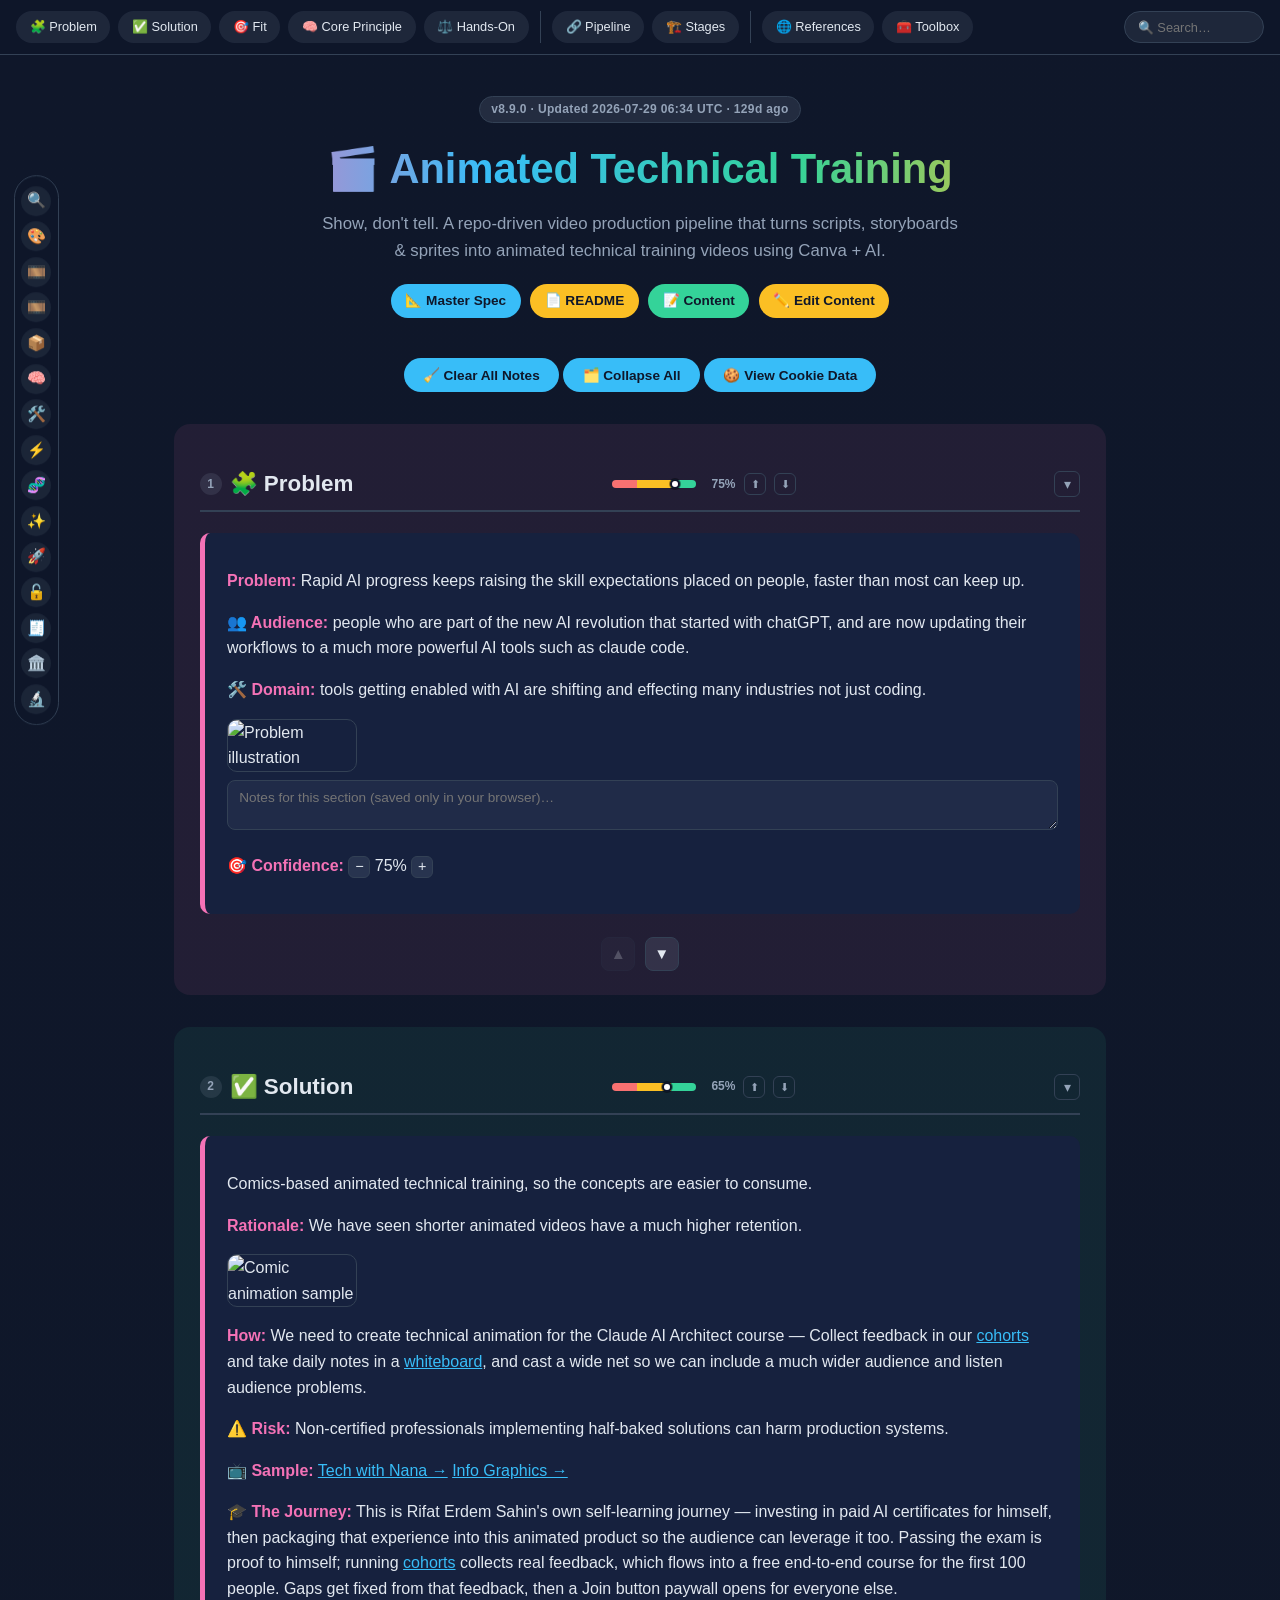
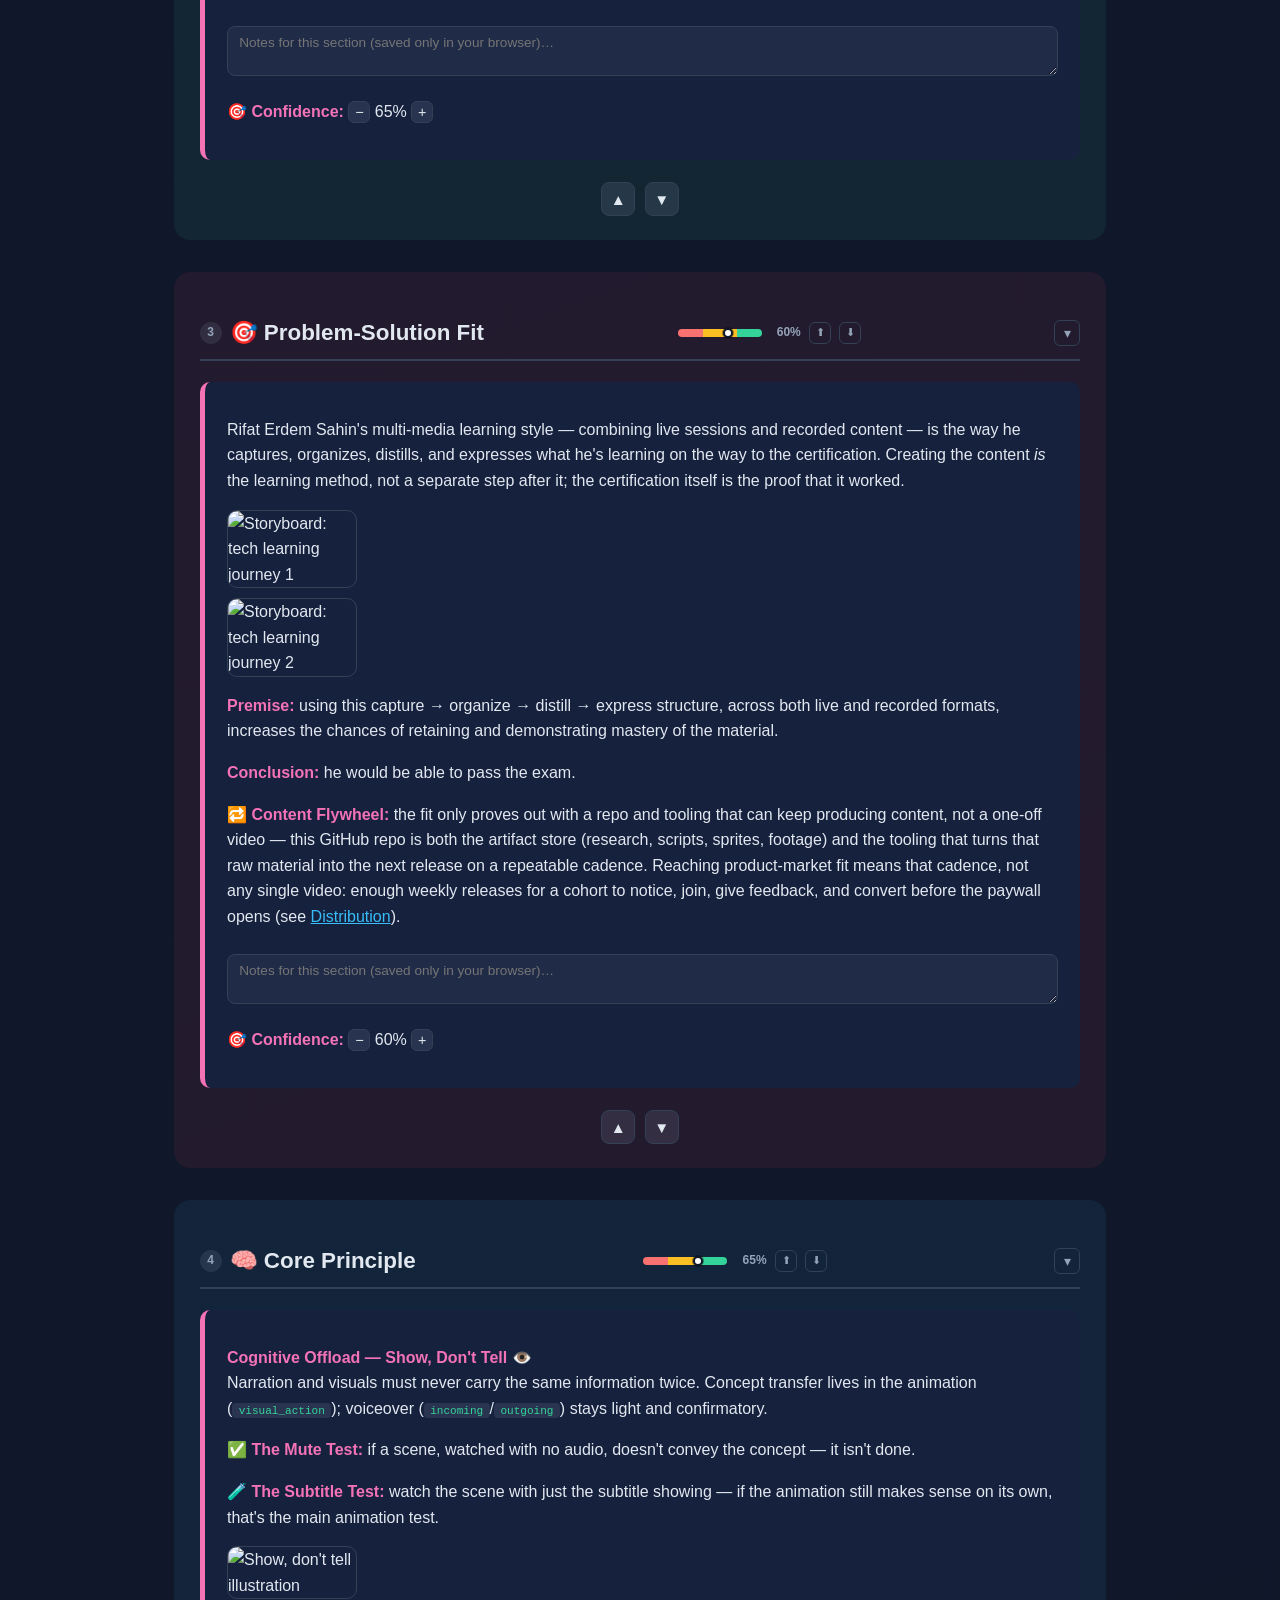
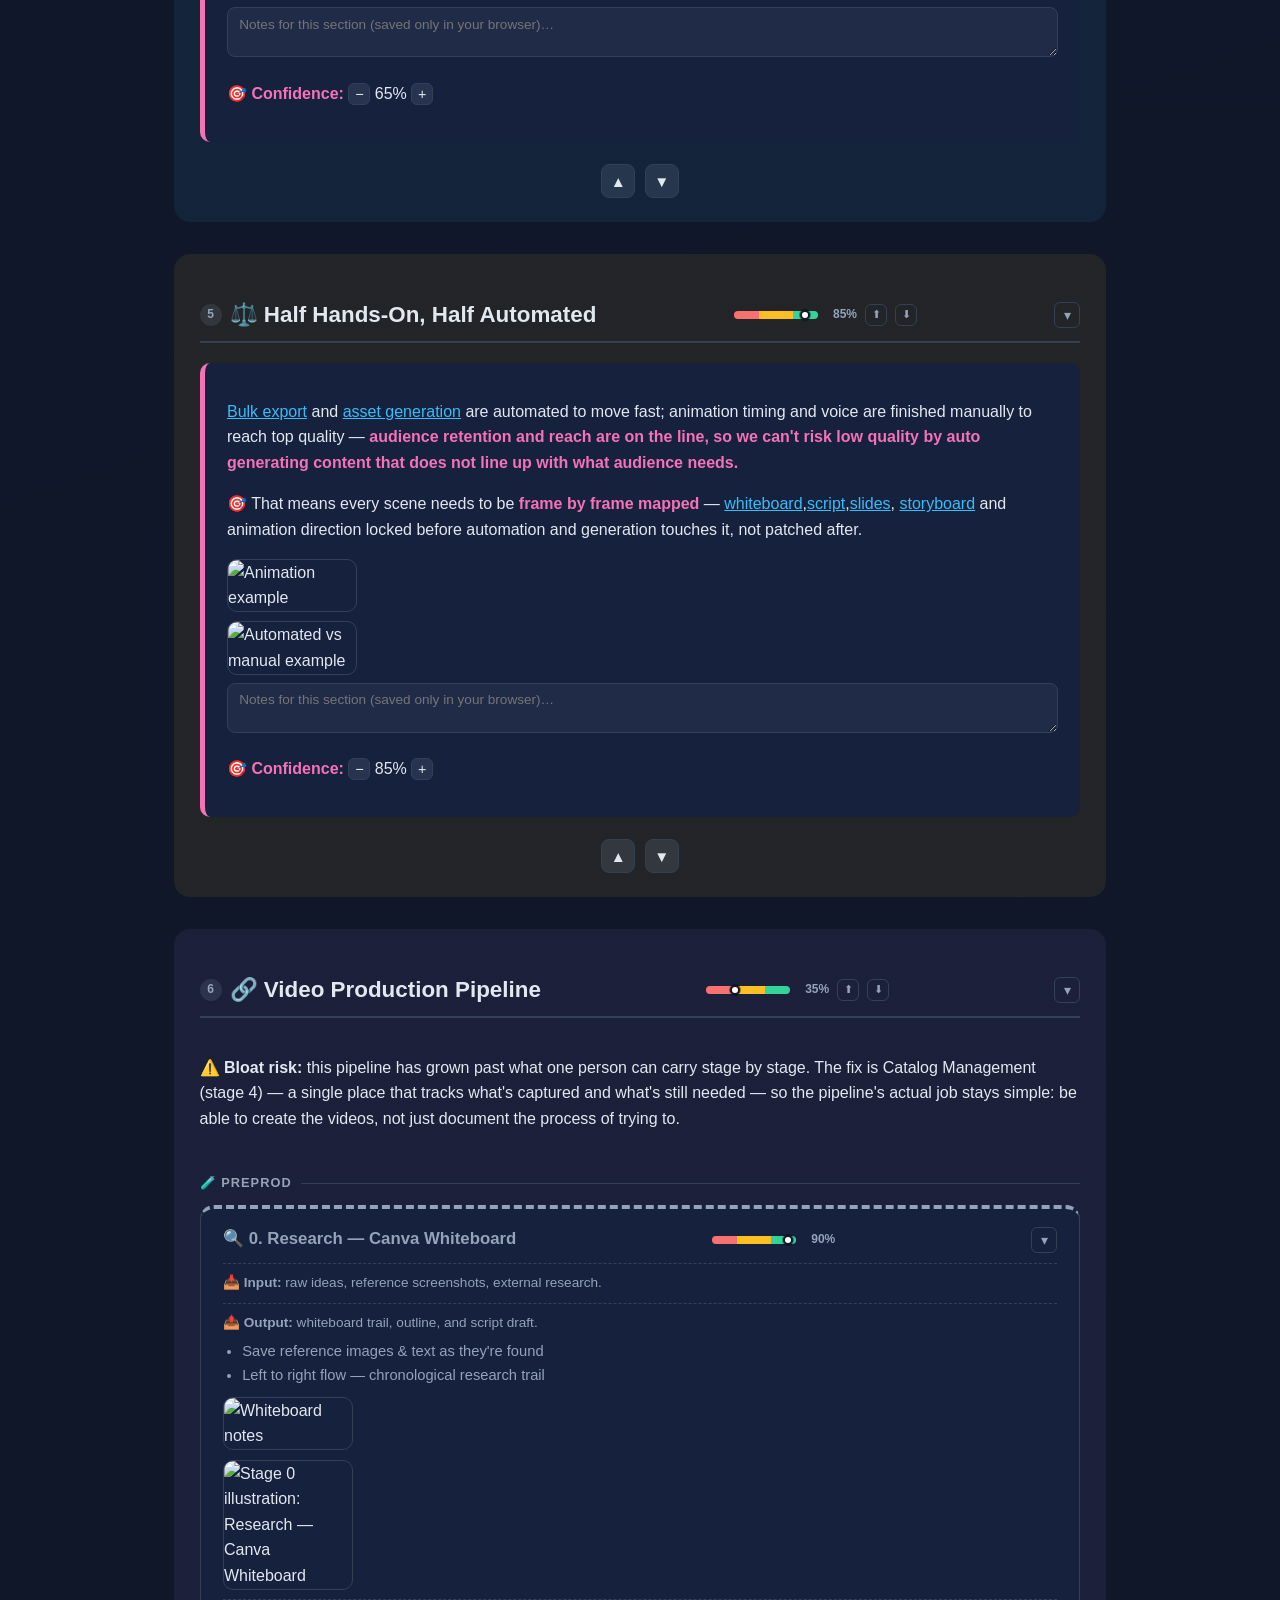
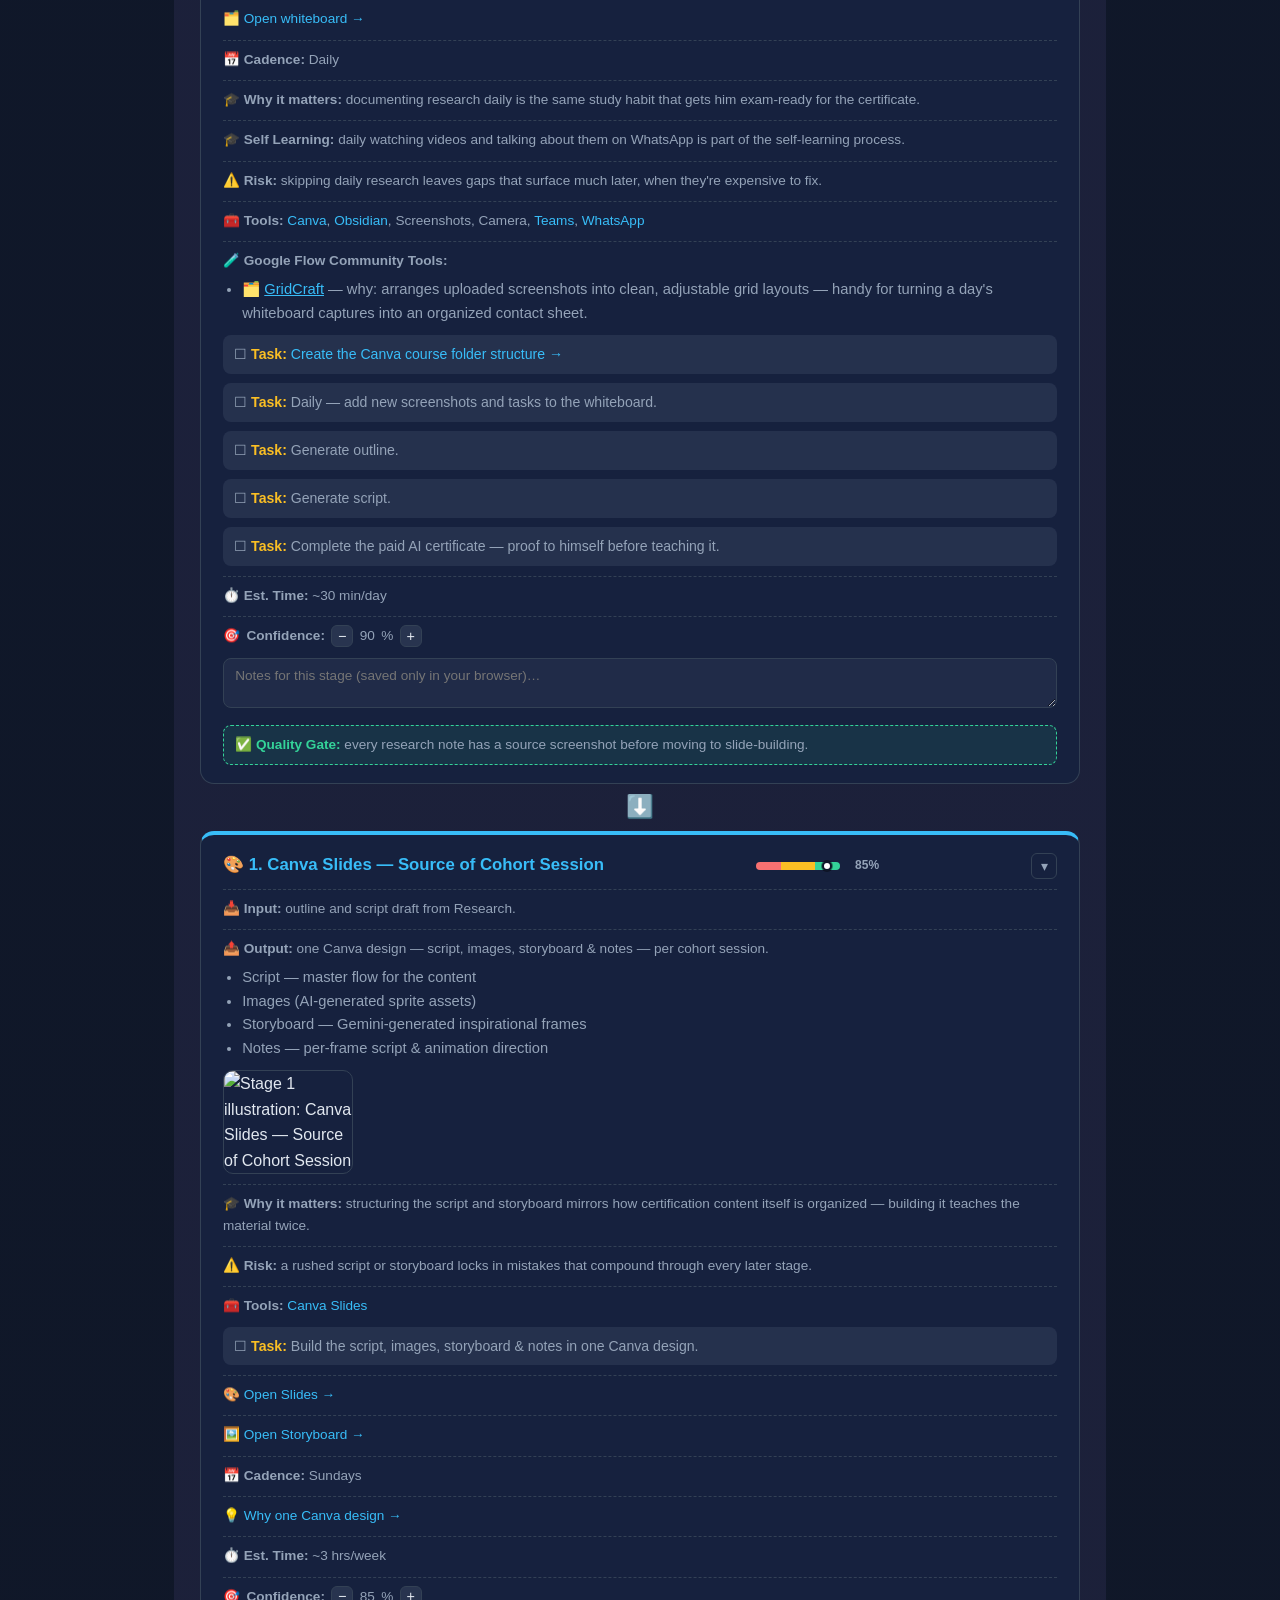
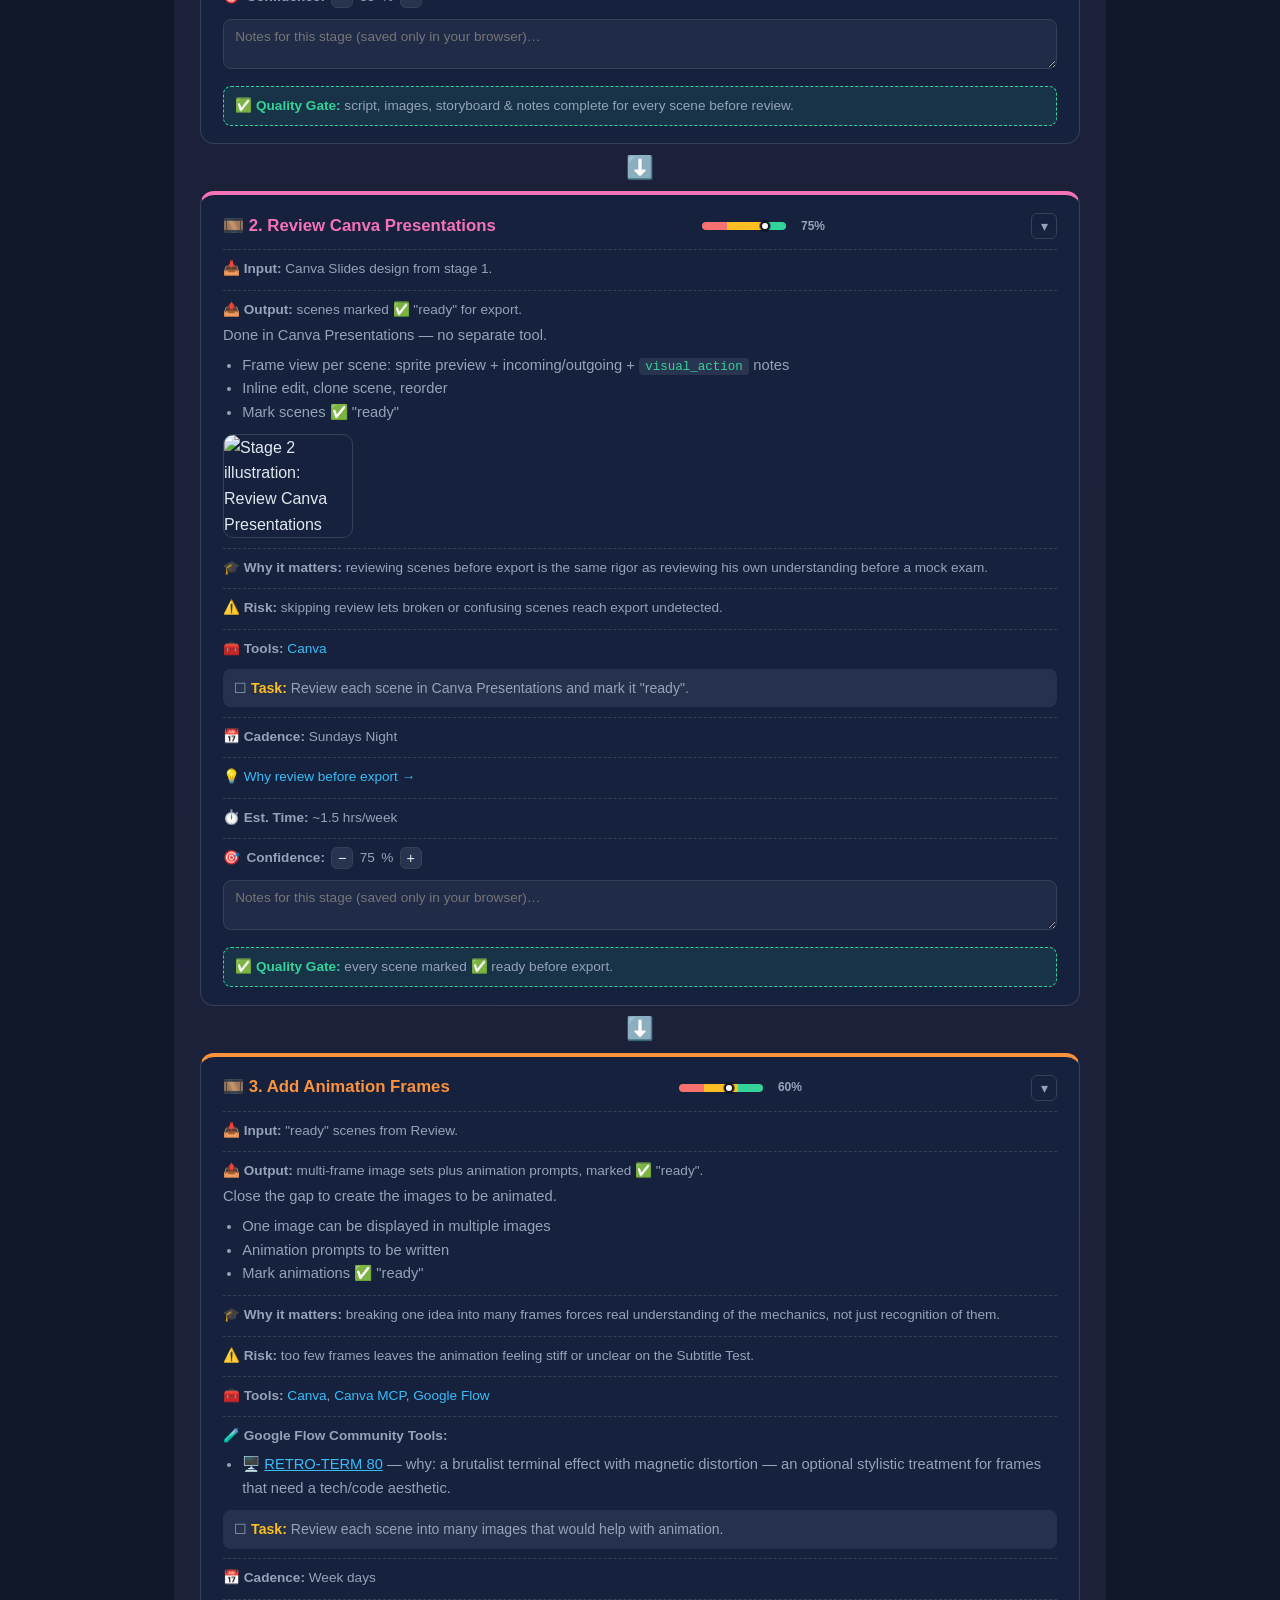
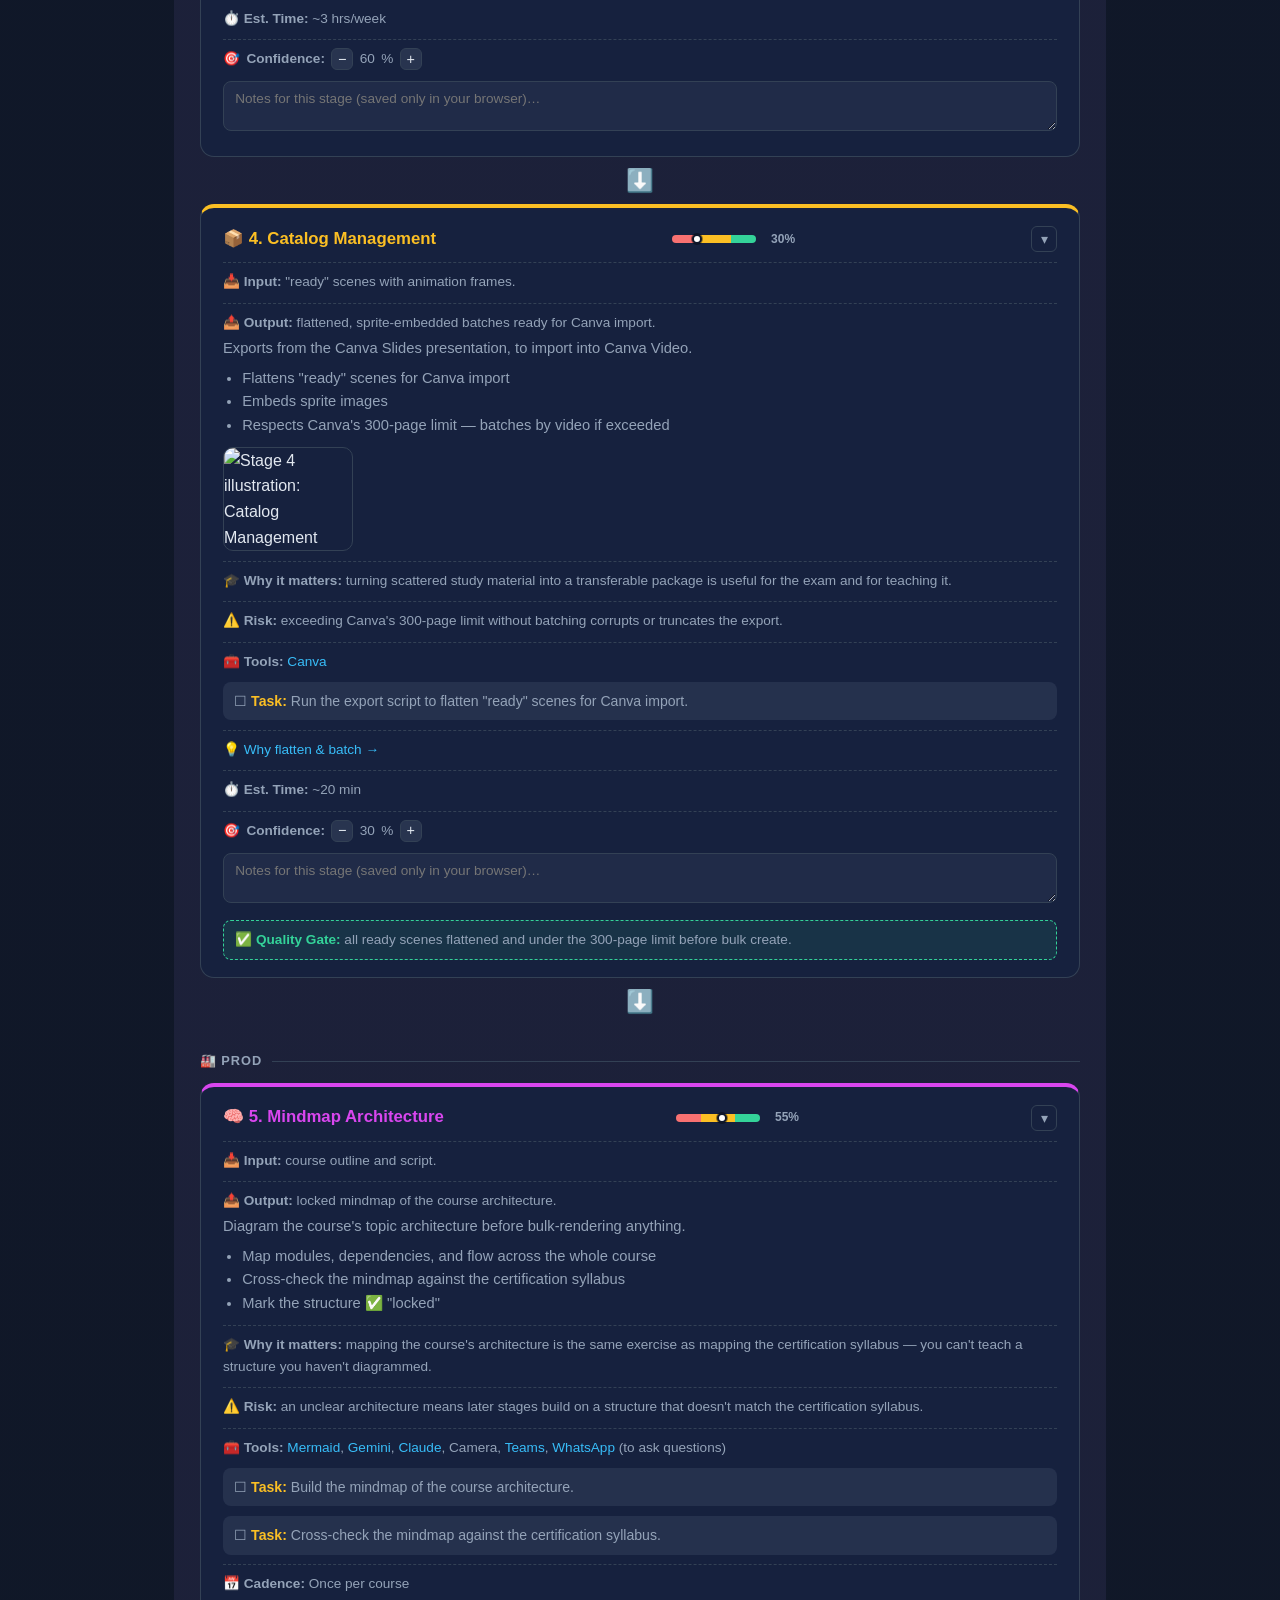
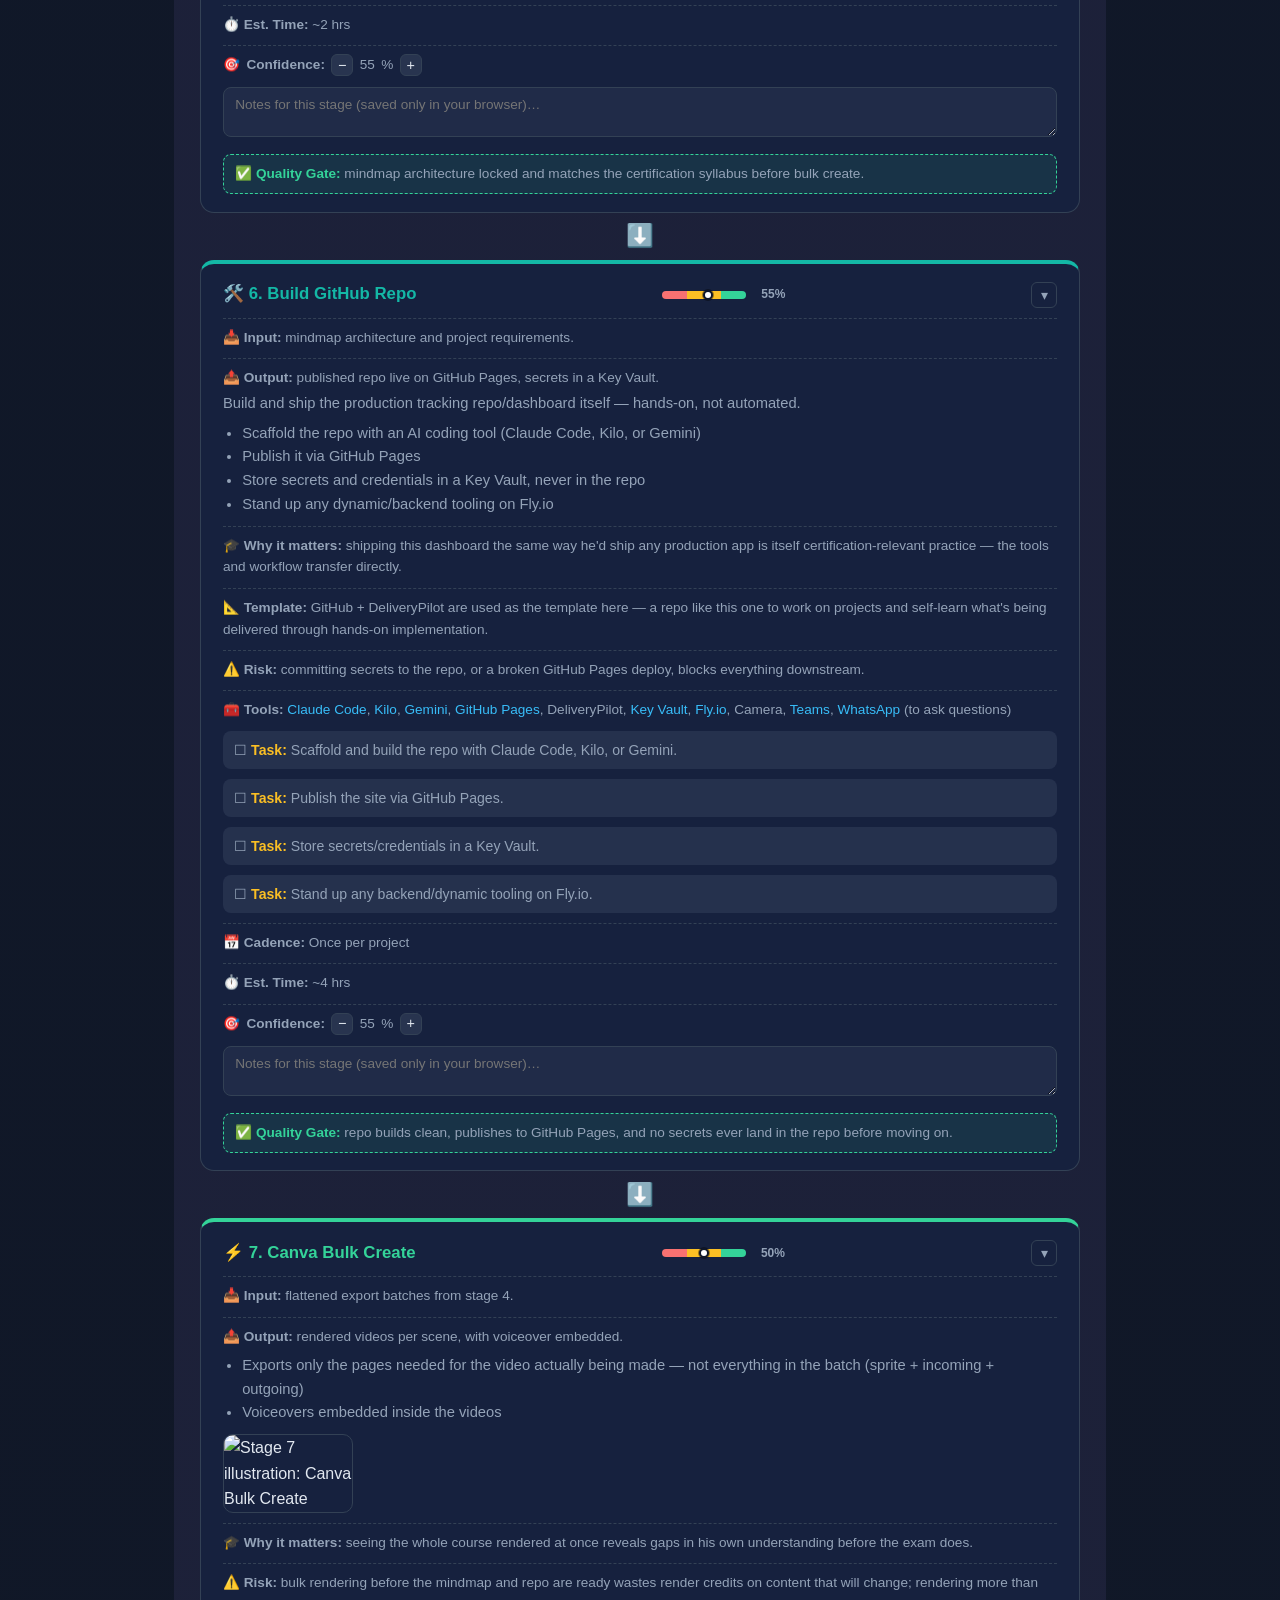
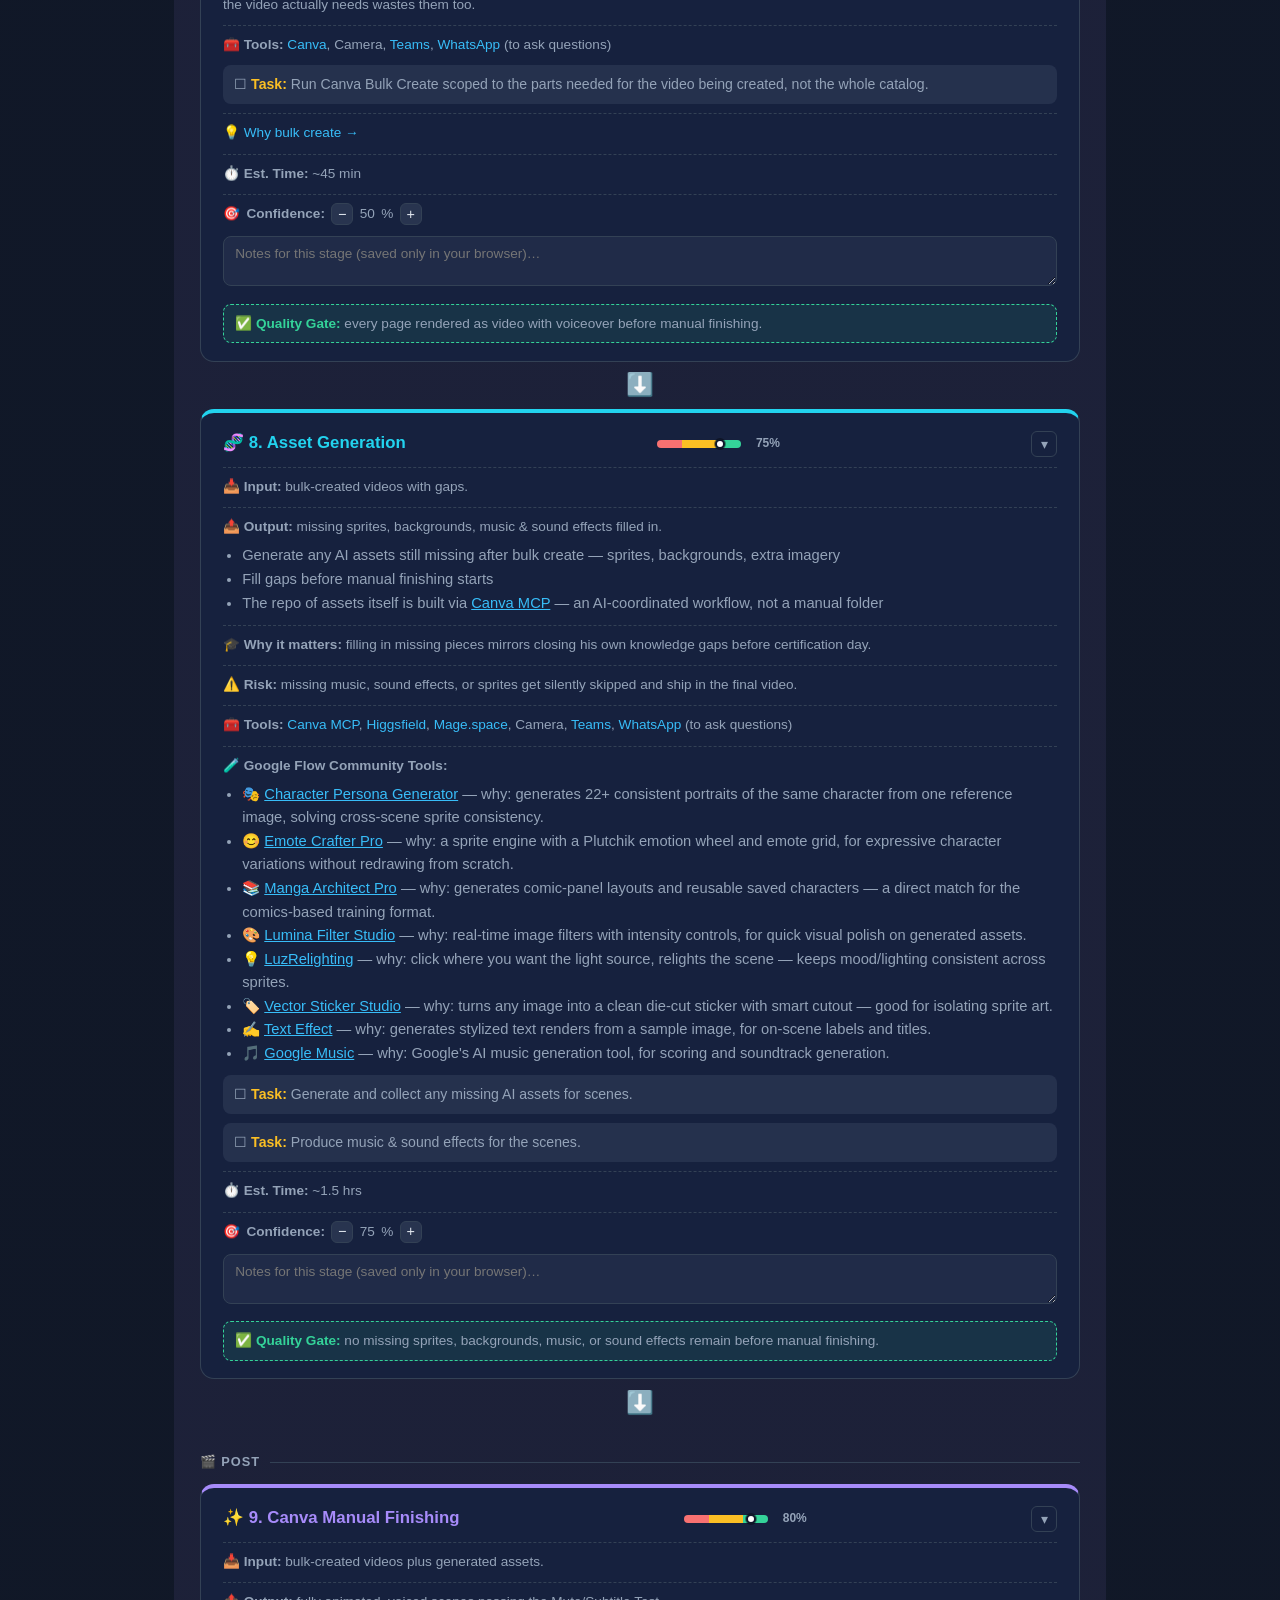
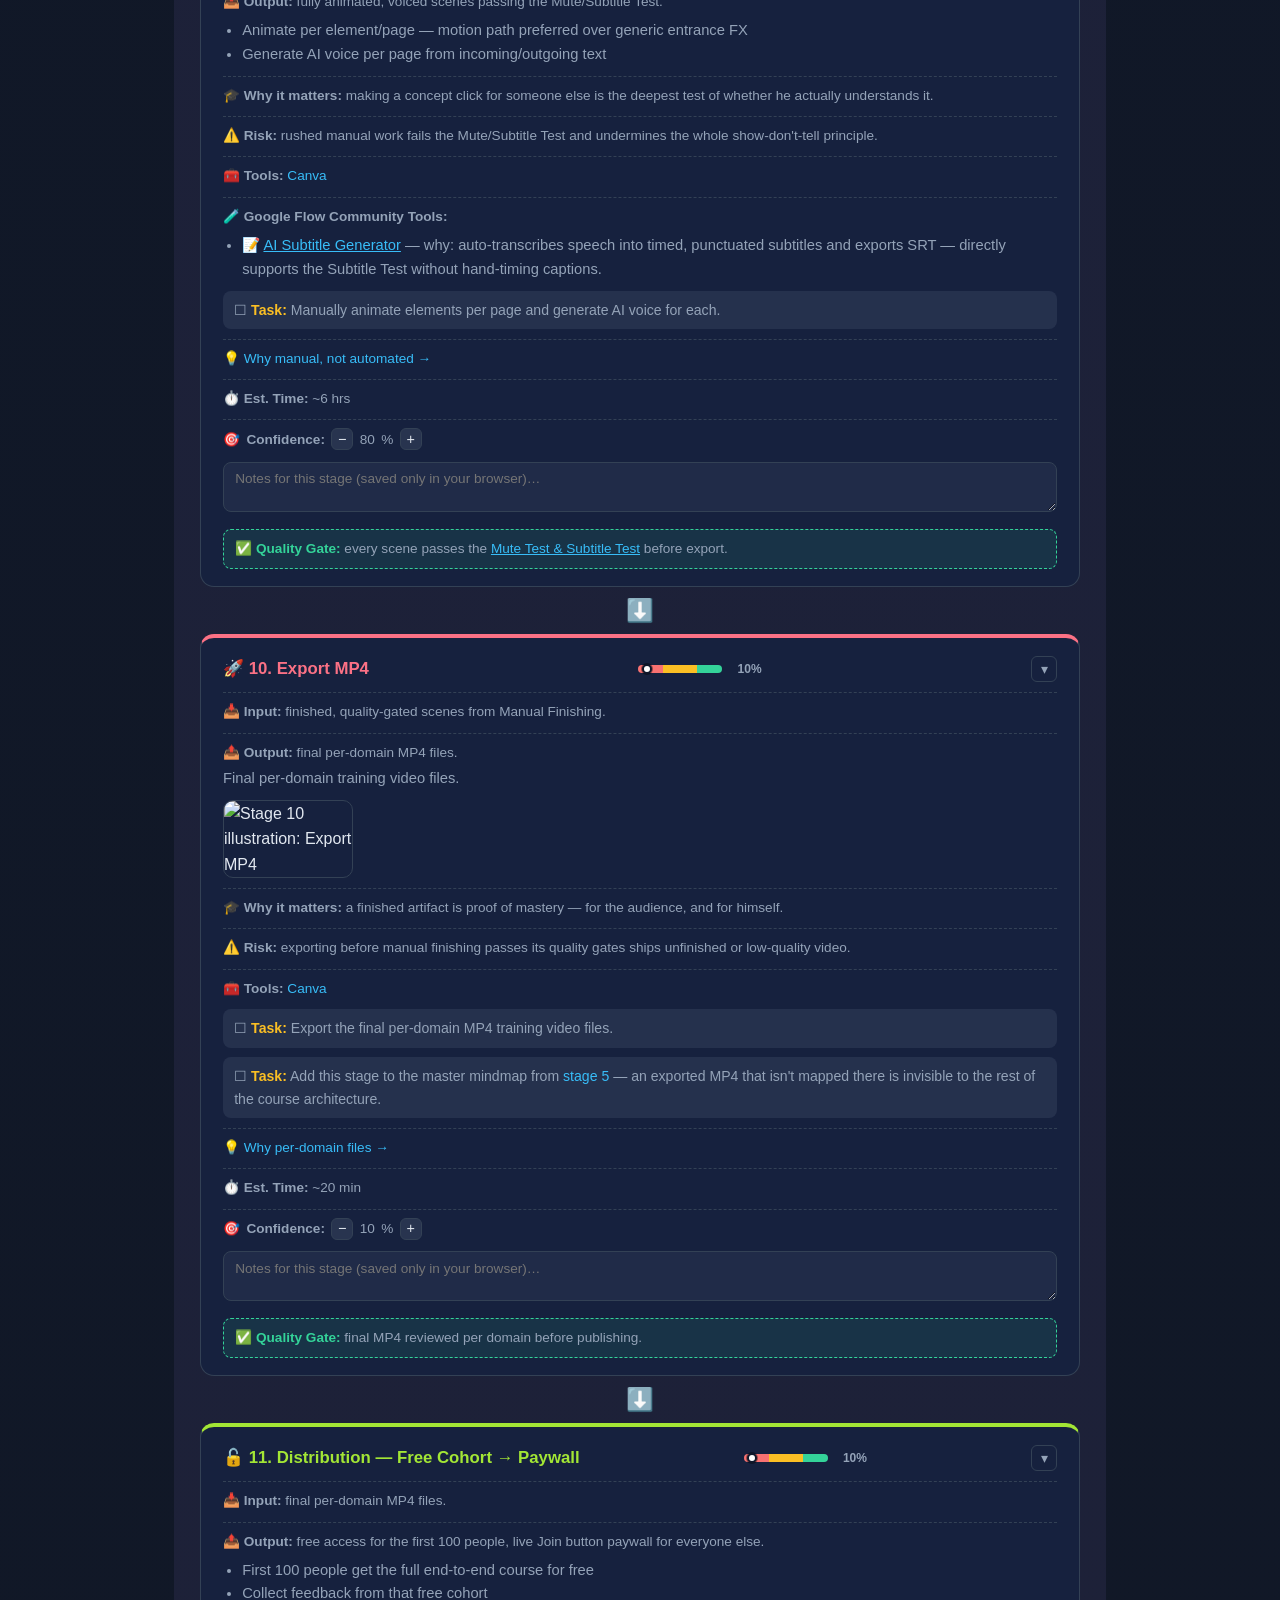
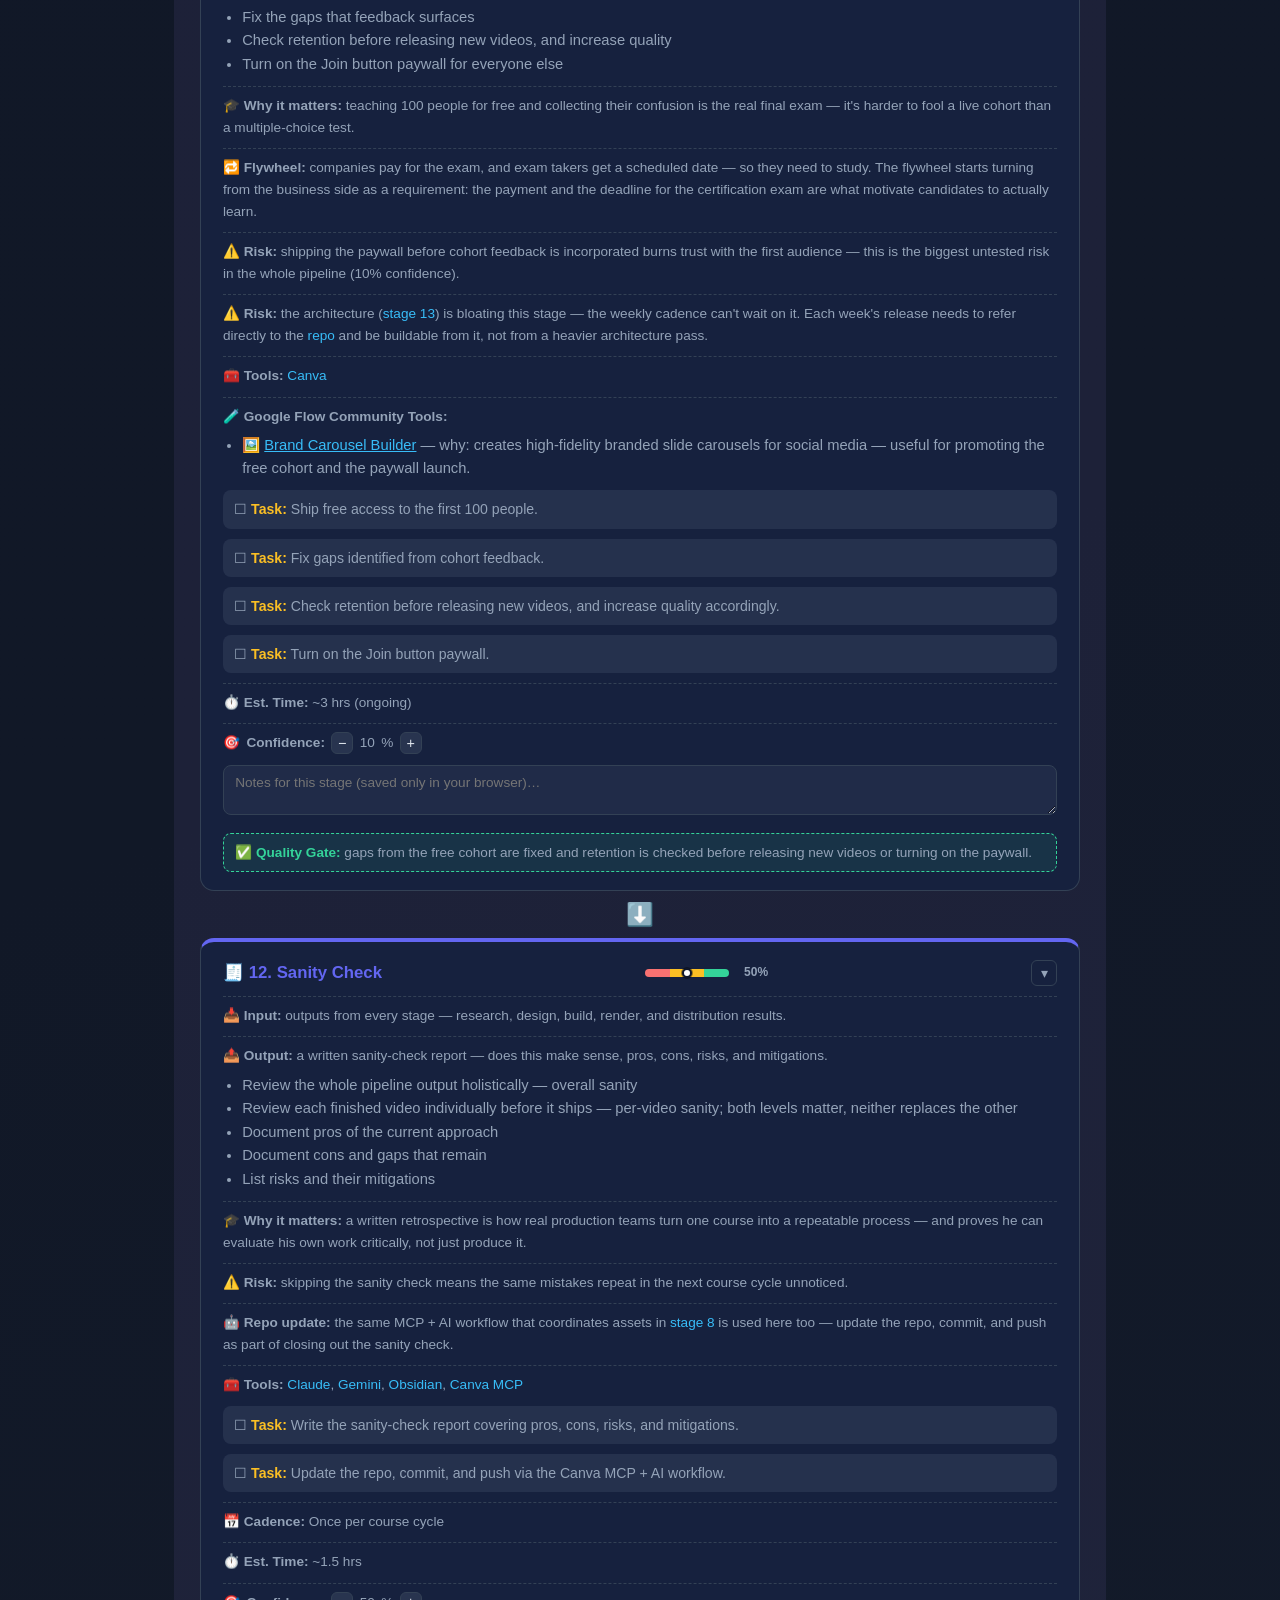
==== commit 75458911: "feat: Display page load time at the bottom of the page - Added a `<p id="loadPerformance"></p>` elem" ====
--- a/index.html
+++ b/index.html
@@ -1464,6 +1464,7 @@
     Manual build wins on aesthetics — a <a href="?section=solution">comic</a> deserves craft over cringe. 🎨✨
     <p><a href="https://rifaterdemsahin.github.io/animated-technical-training/" target="_blank" rel="noopener">🌐 View on GitHub Pages</a></p>
     <p id="lastCommit"><a href="https://github.com/rifaterdemsahin/animated-technical-training/commits/main" target="_blank" rel="noopener">🔗 Last commit: loading…</a></p>
+    <p id="loadPerformance"></p>
   </footer>
 
 </div>
@@ -2073,6 +2074,22 @@
       }
     })
     .catch(function () {});
+
+  window.addEventListener('load', function() {
+    setTimeout(function() {
+      var perfEntries = performance.getEntriesByType("navigation");
+      var loadTime = 0;
+      if (perfEntries.length > 0) {
+        loadTime = Math.round(perfEntries[0].loadEventEnd);
+      } else if (window.performance && window.performance.timing) {
+        loadTime = window.performance.timing.loadEventEnd - window.performance.timing.navigationStart;
+      }
+      var el = document.getElementById('loadPerformance');
+      if (el && loadTime > 0) {
+        el.textContent = '⏱️ Page load time: ' + loadTime + 'ms';
+      }
+    }, 0);
+  });
 </script>
 </body>
 </html>
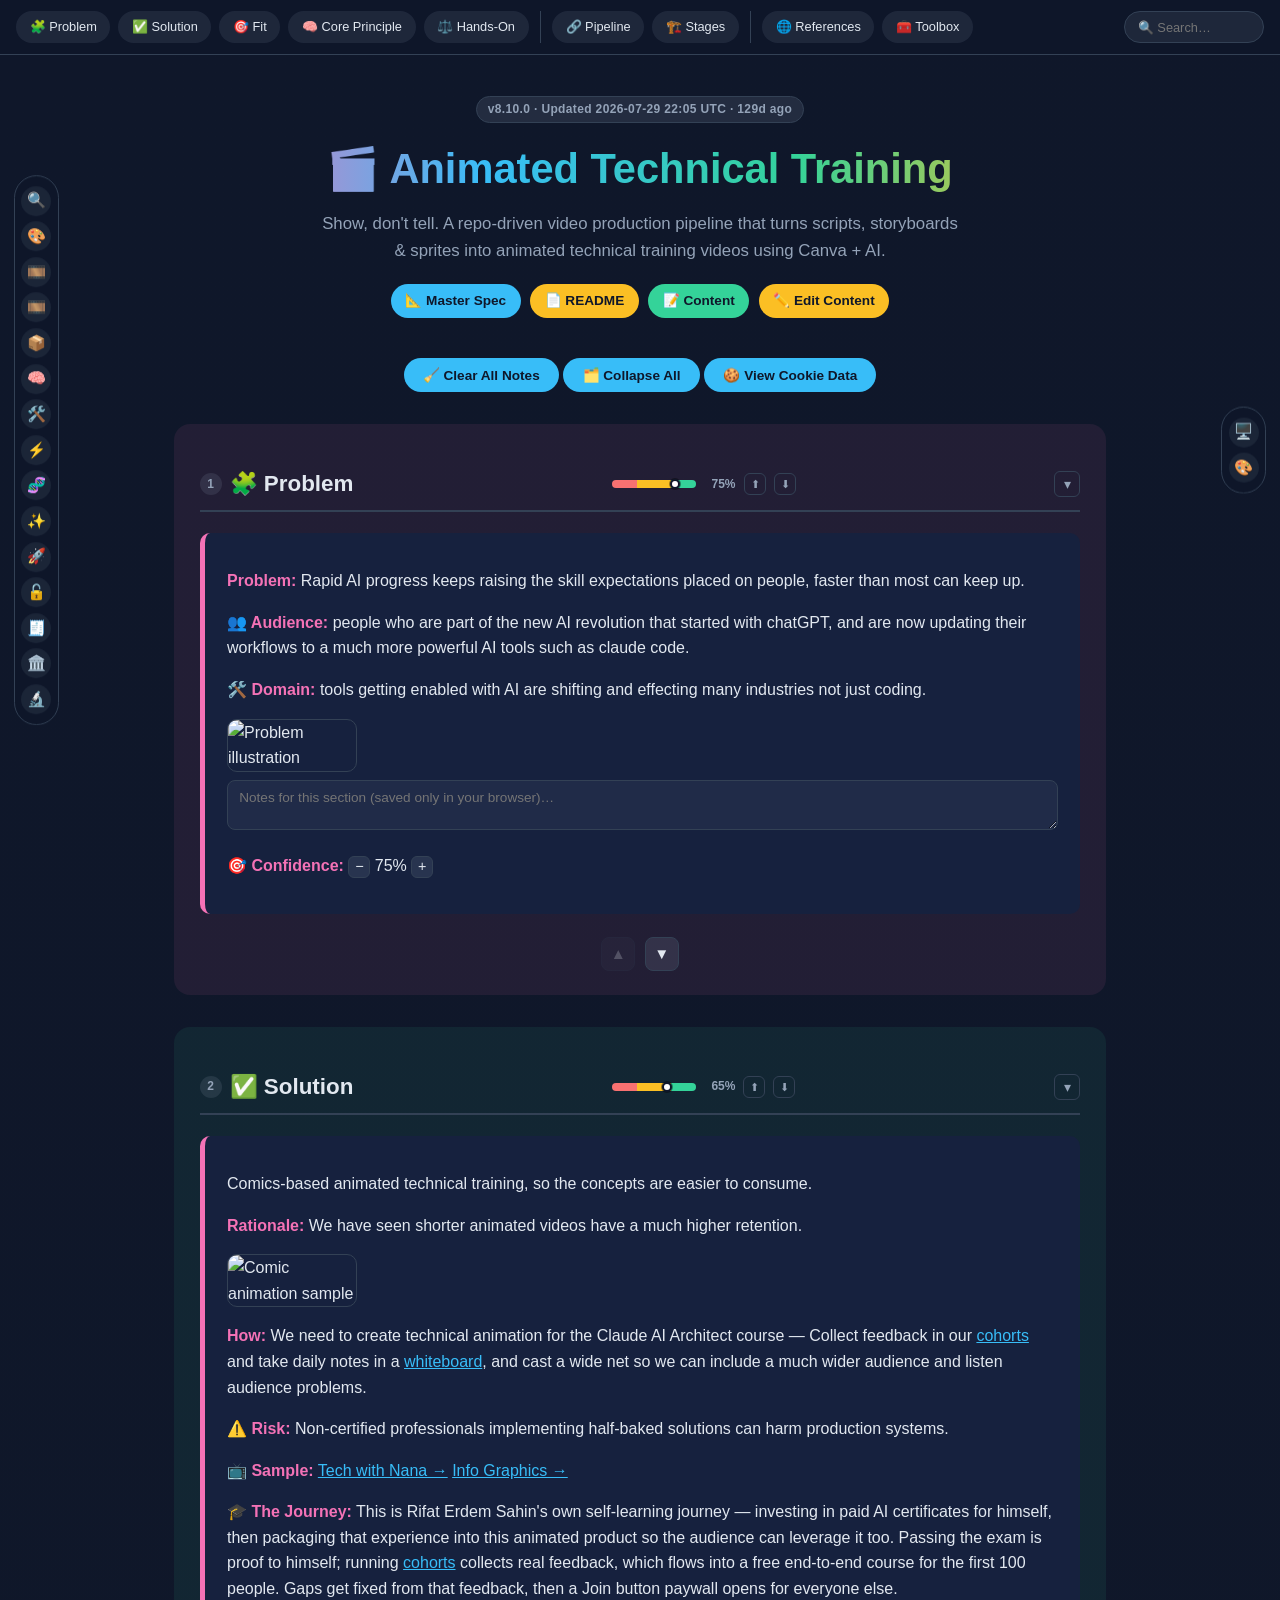
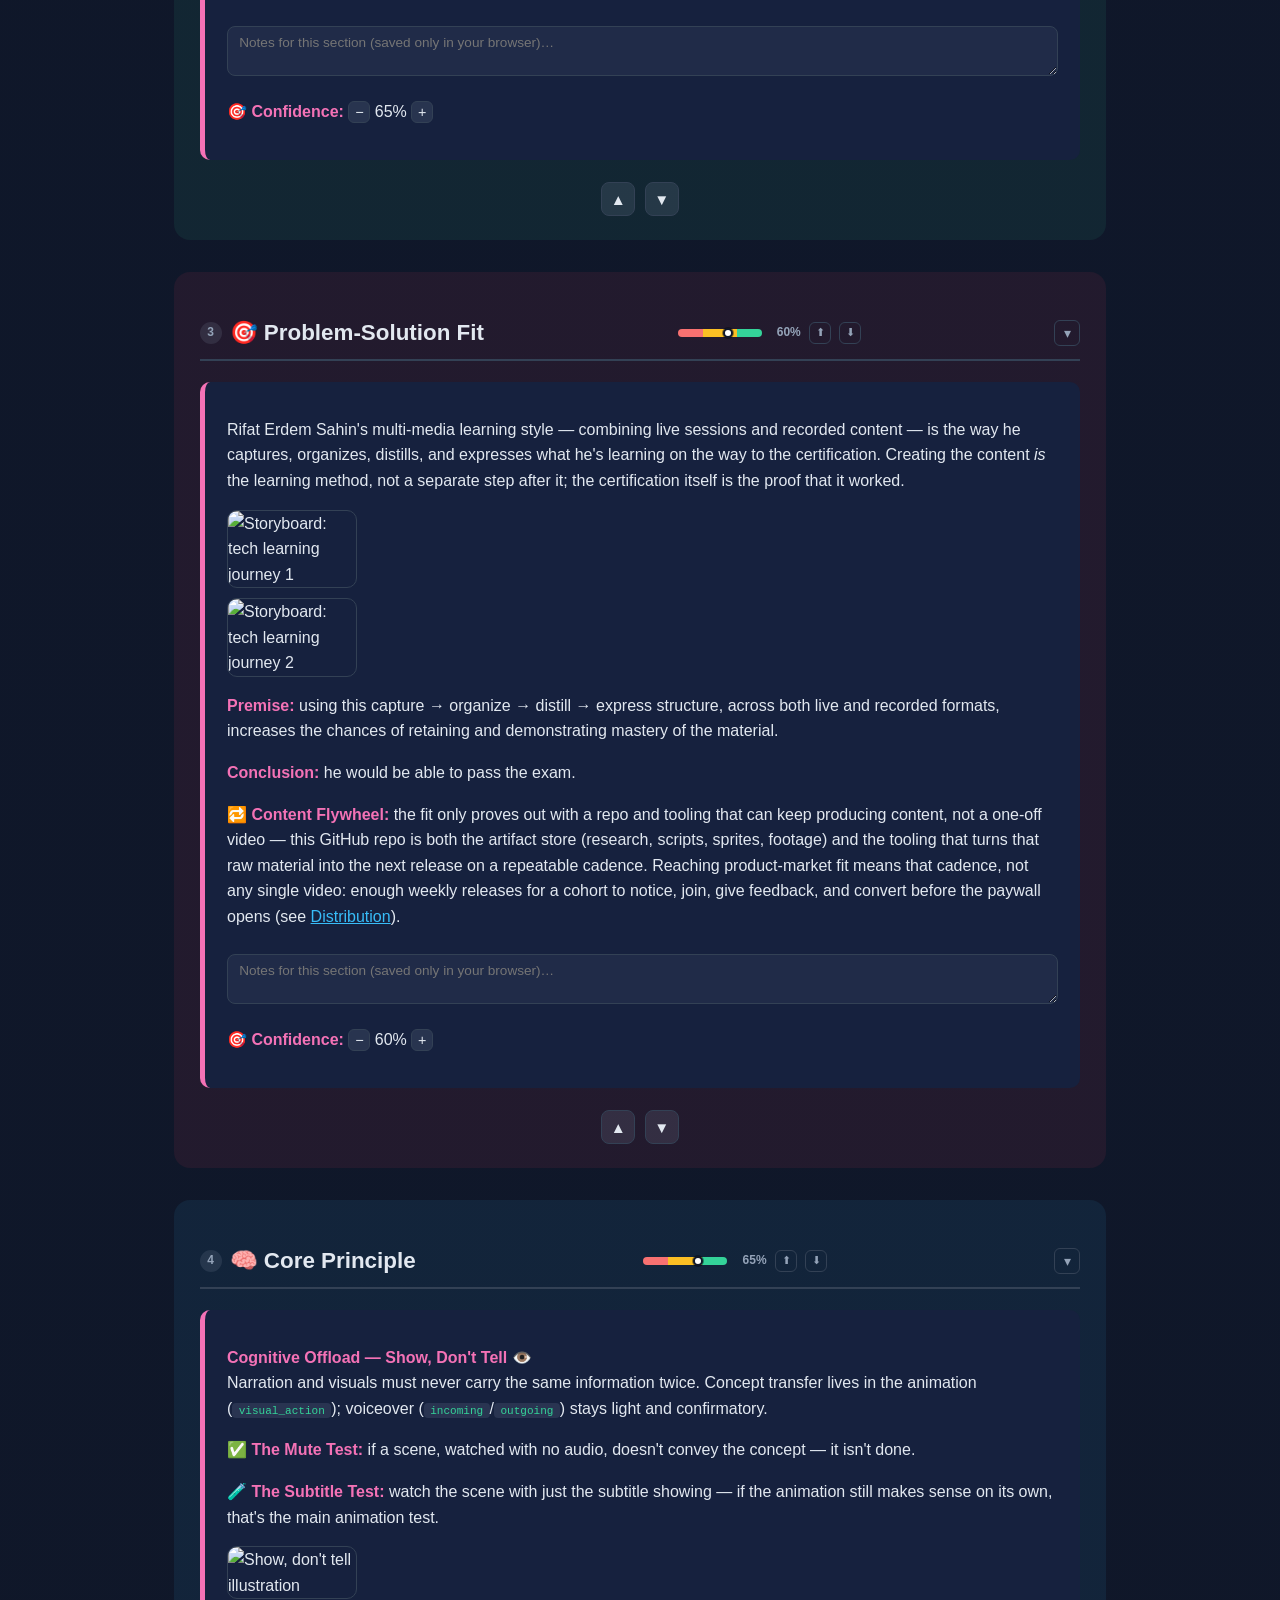
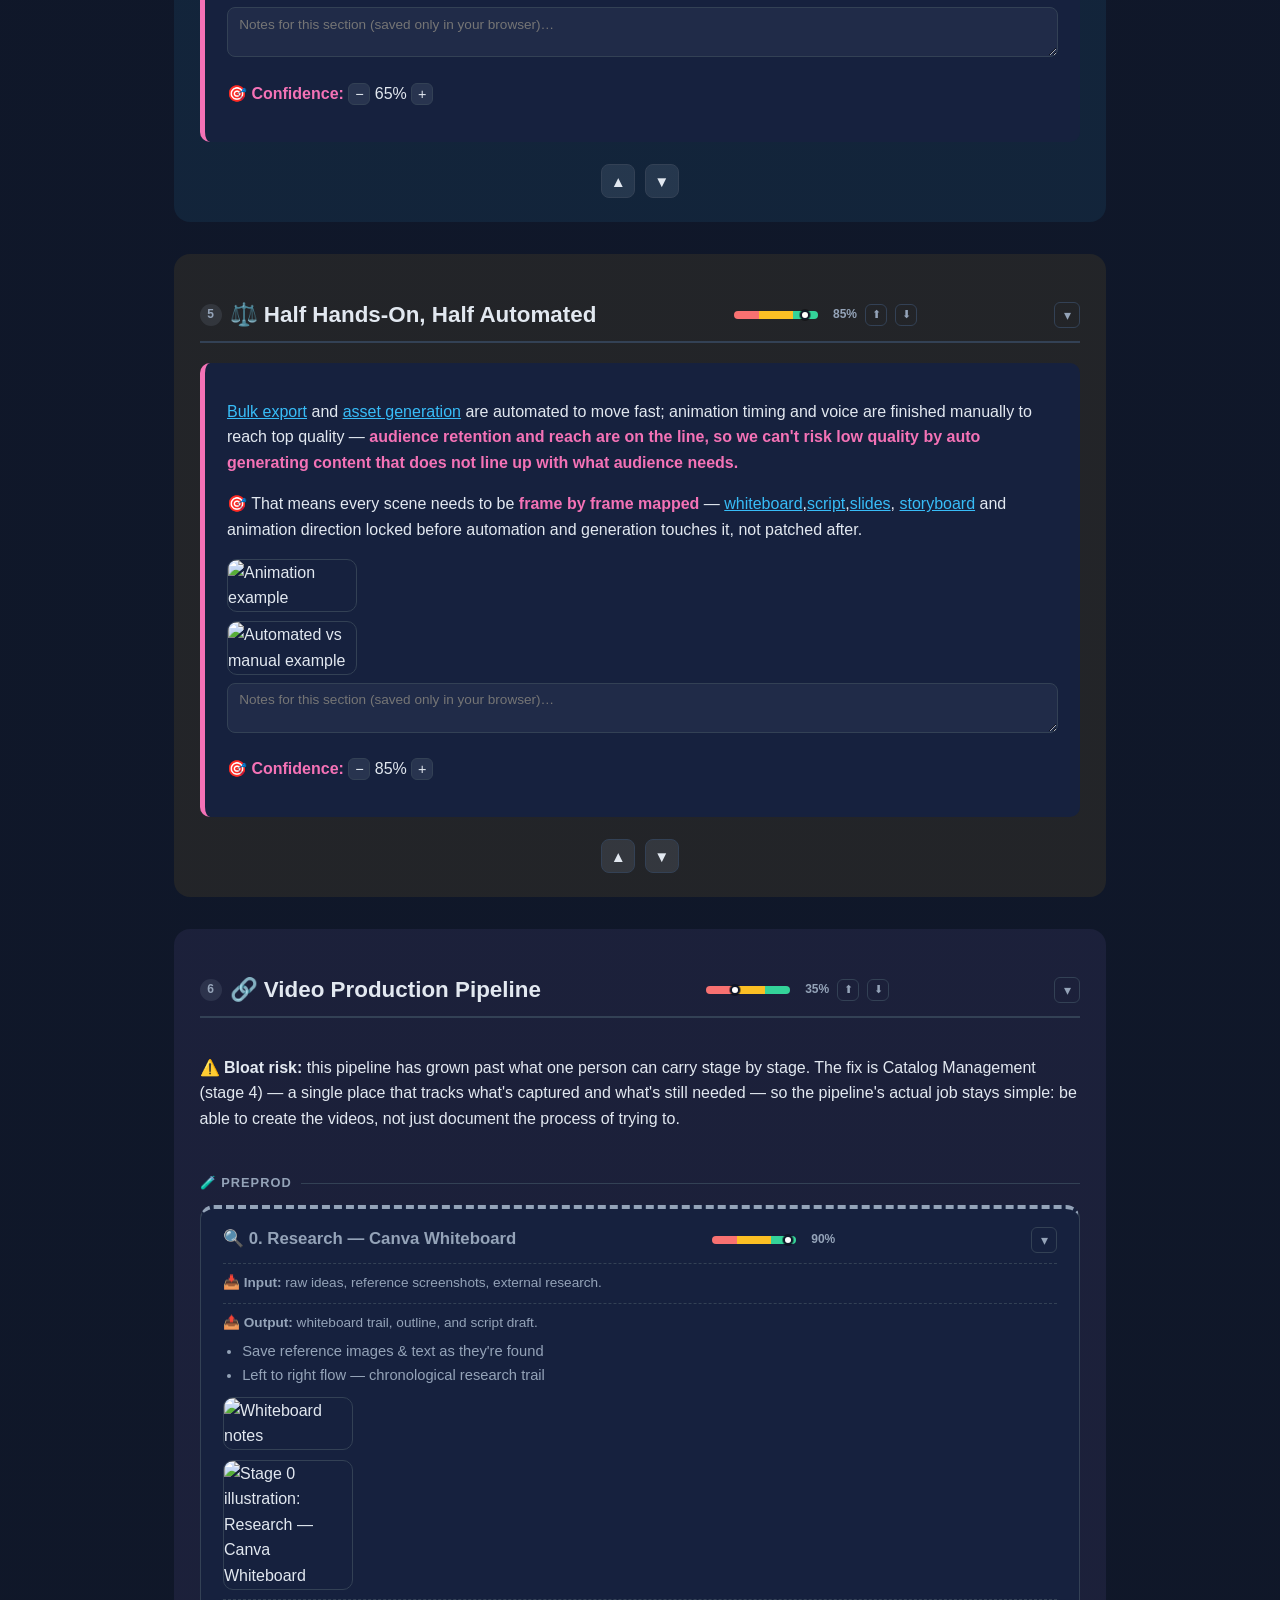
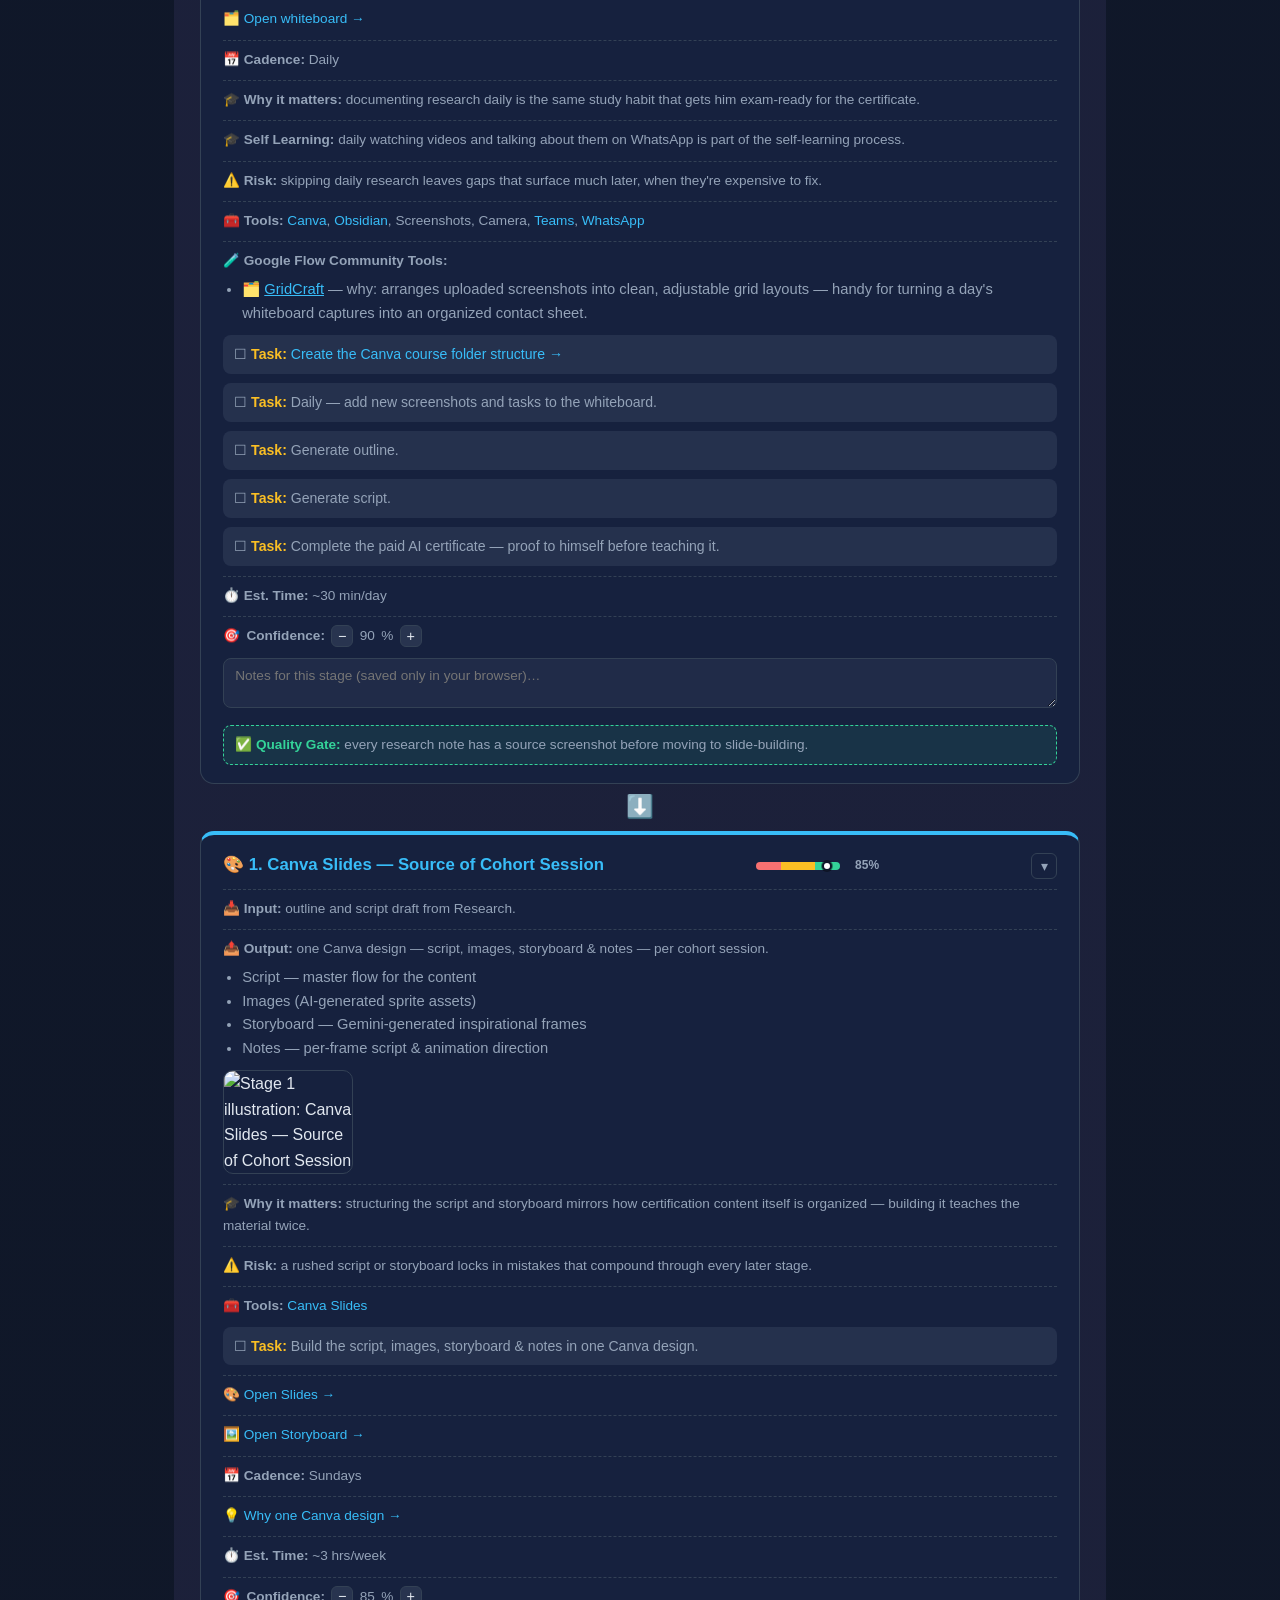
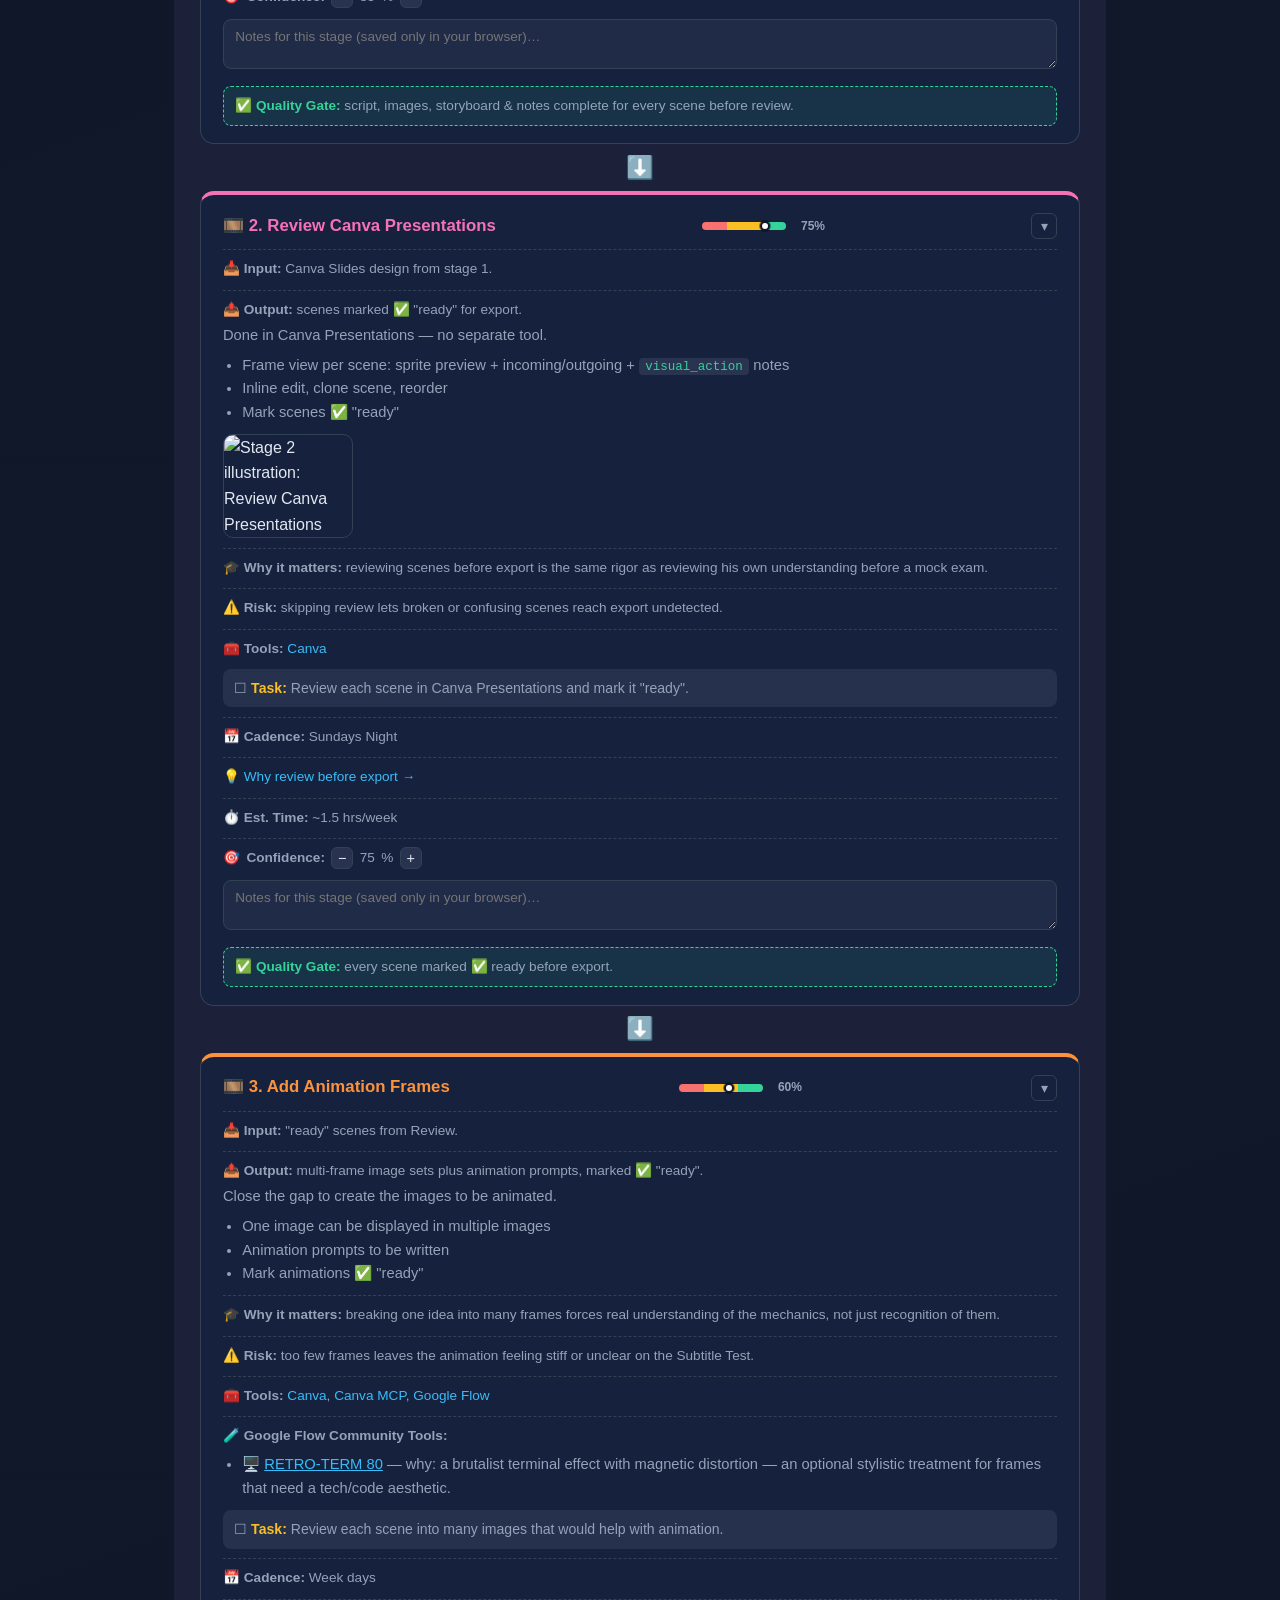
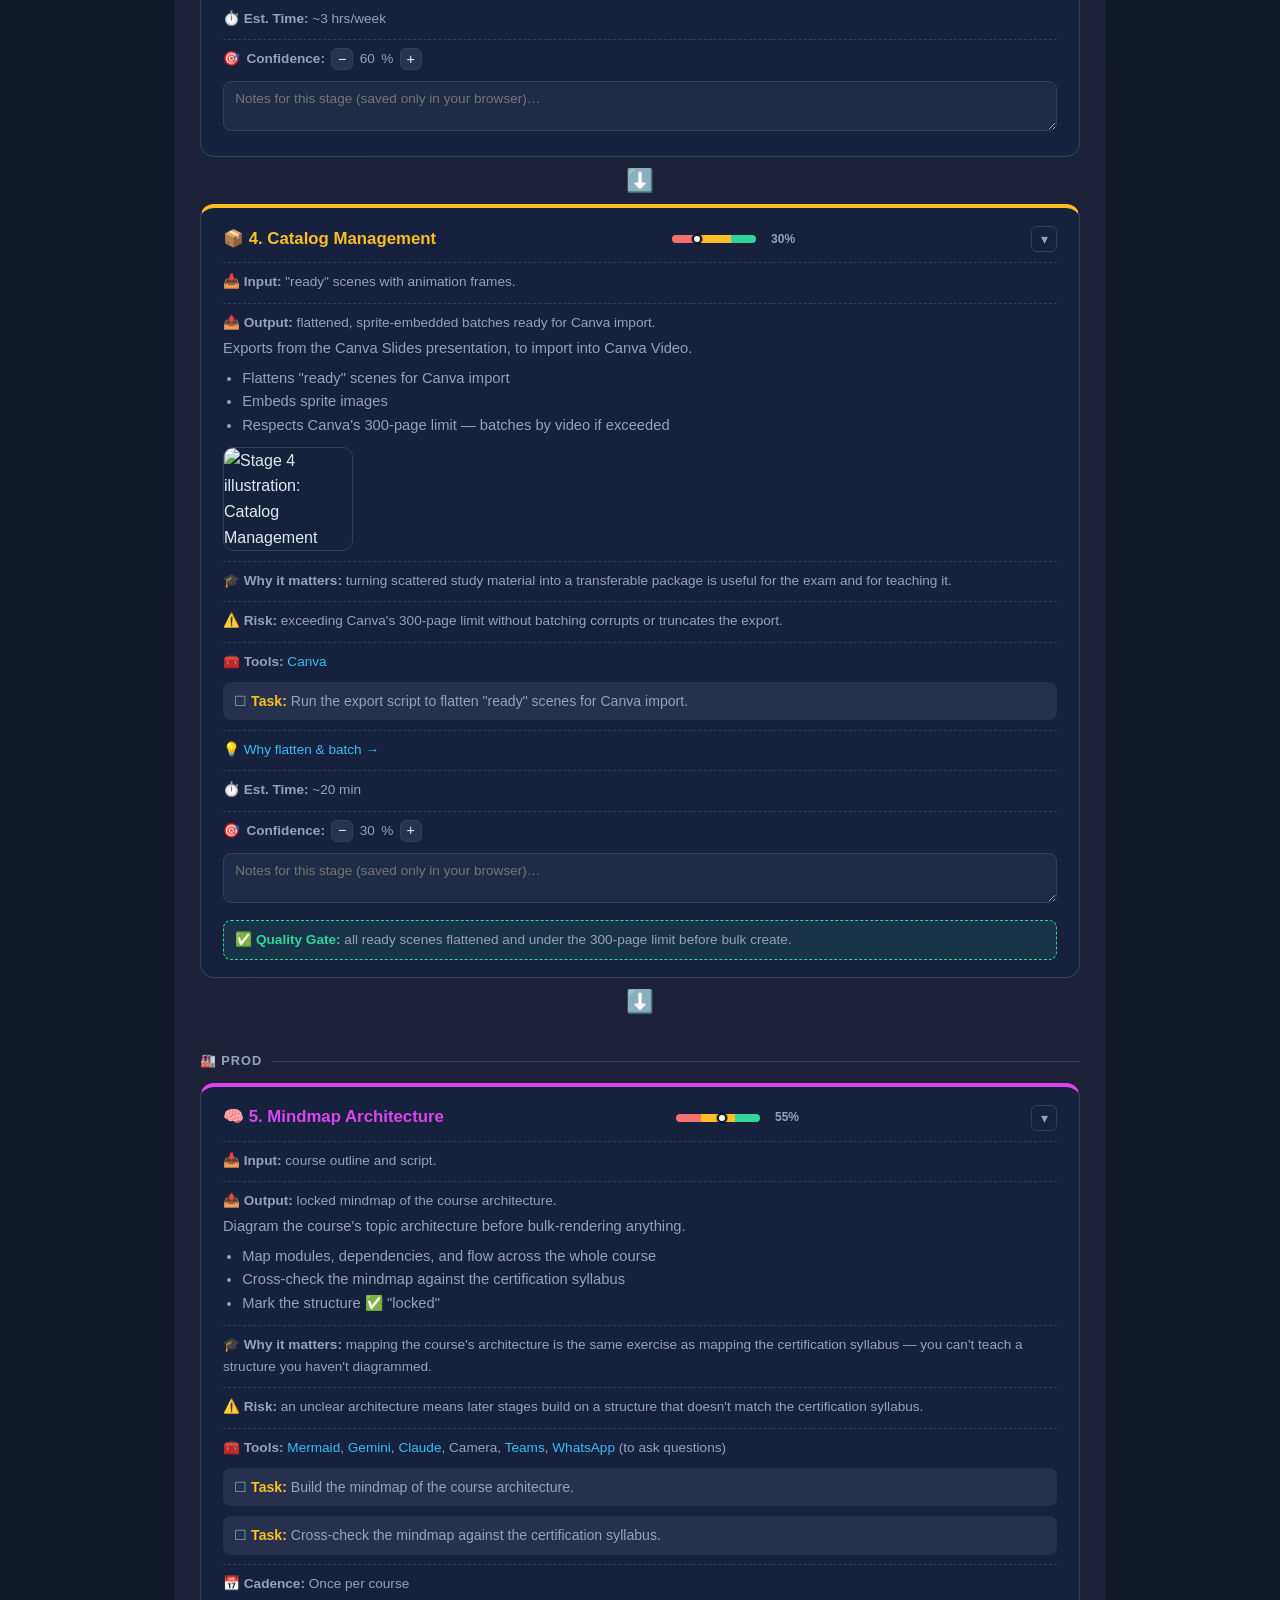
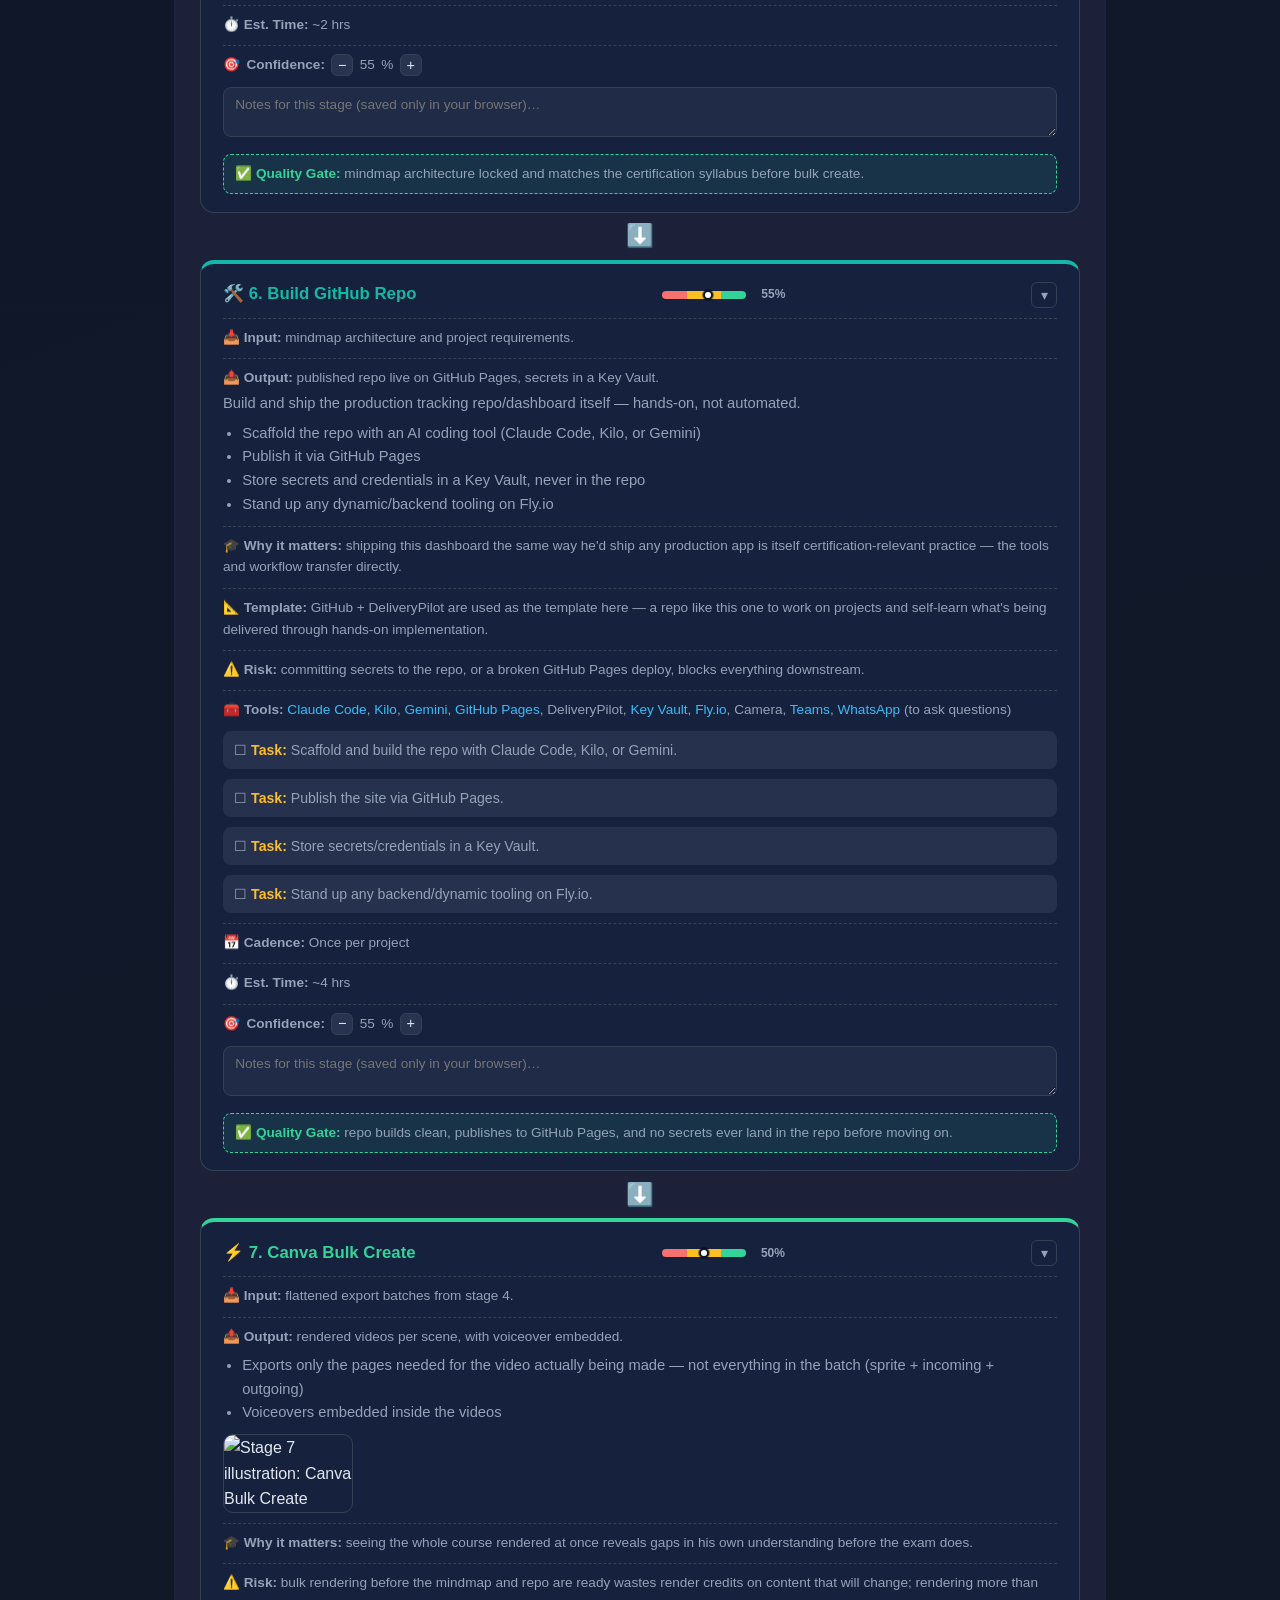
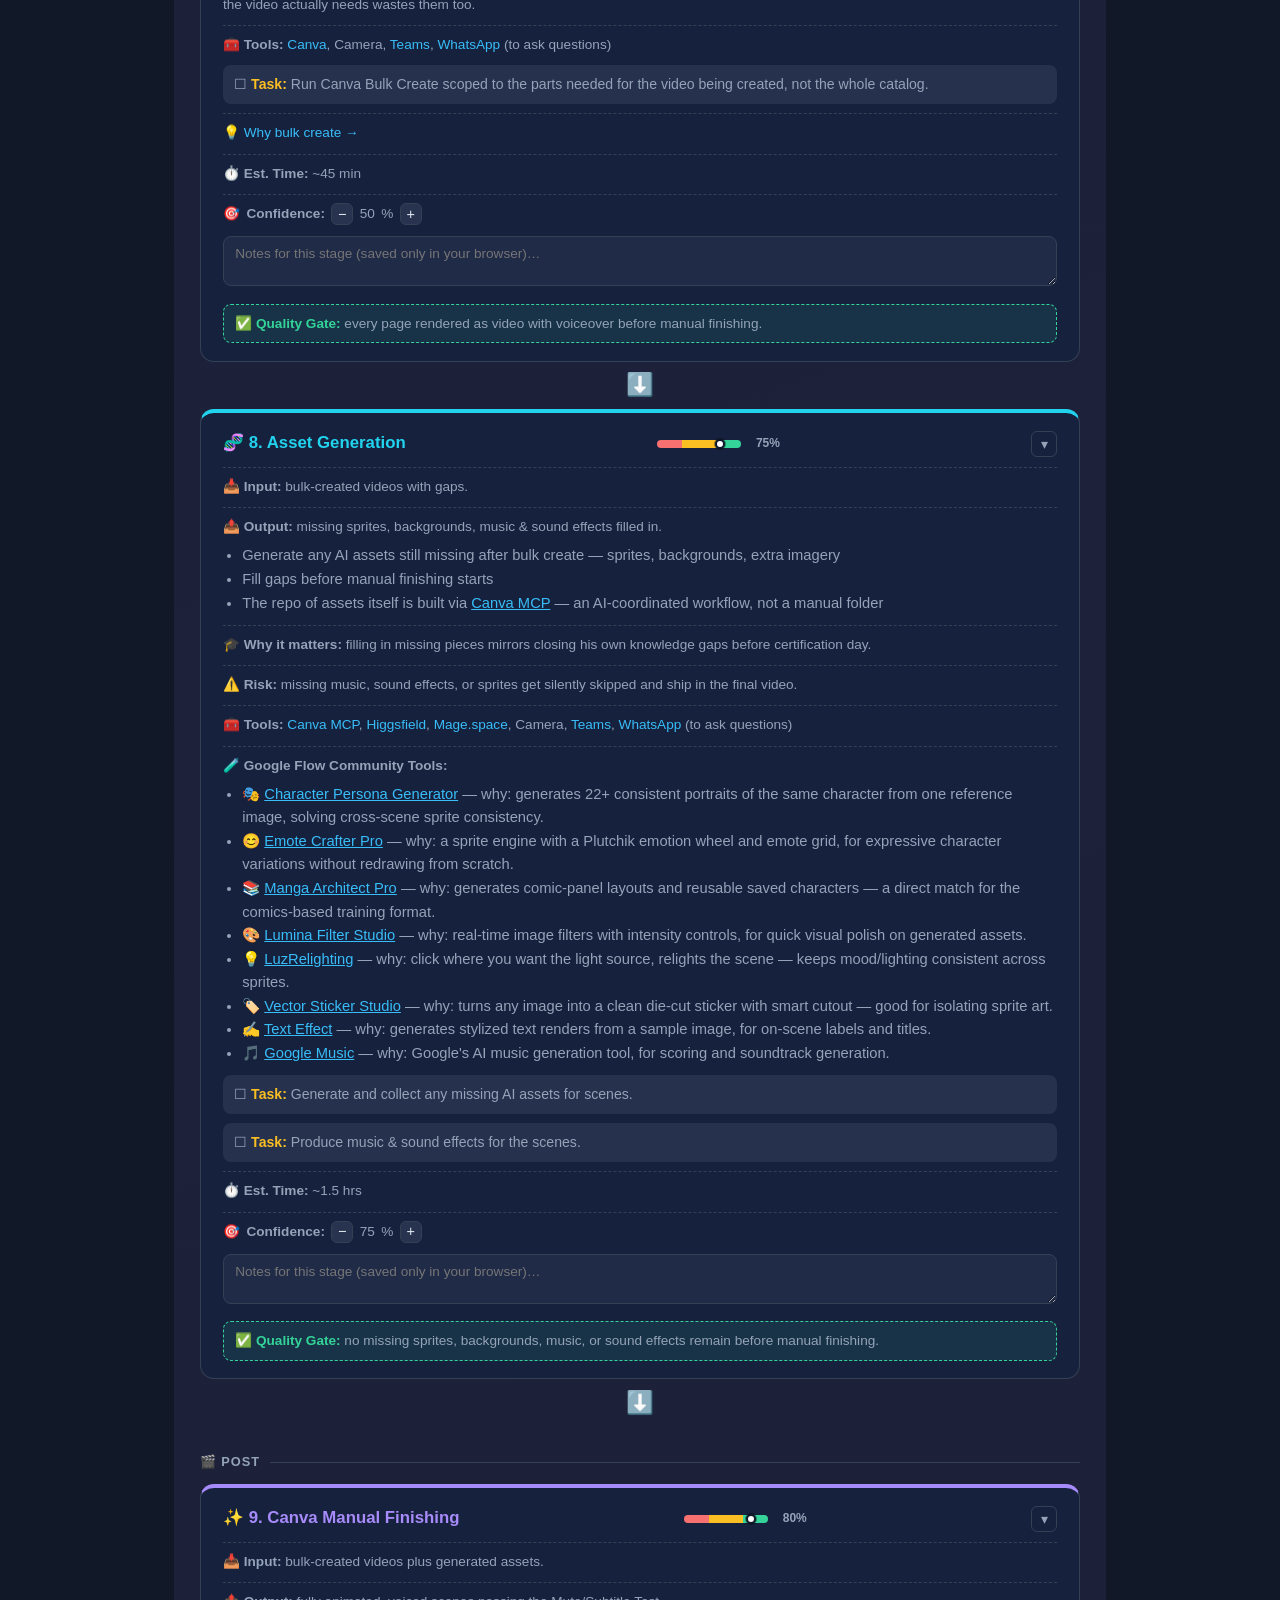
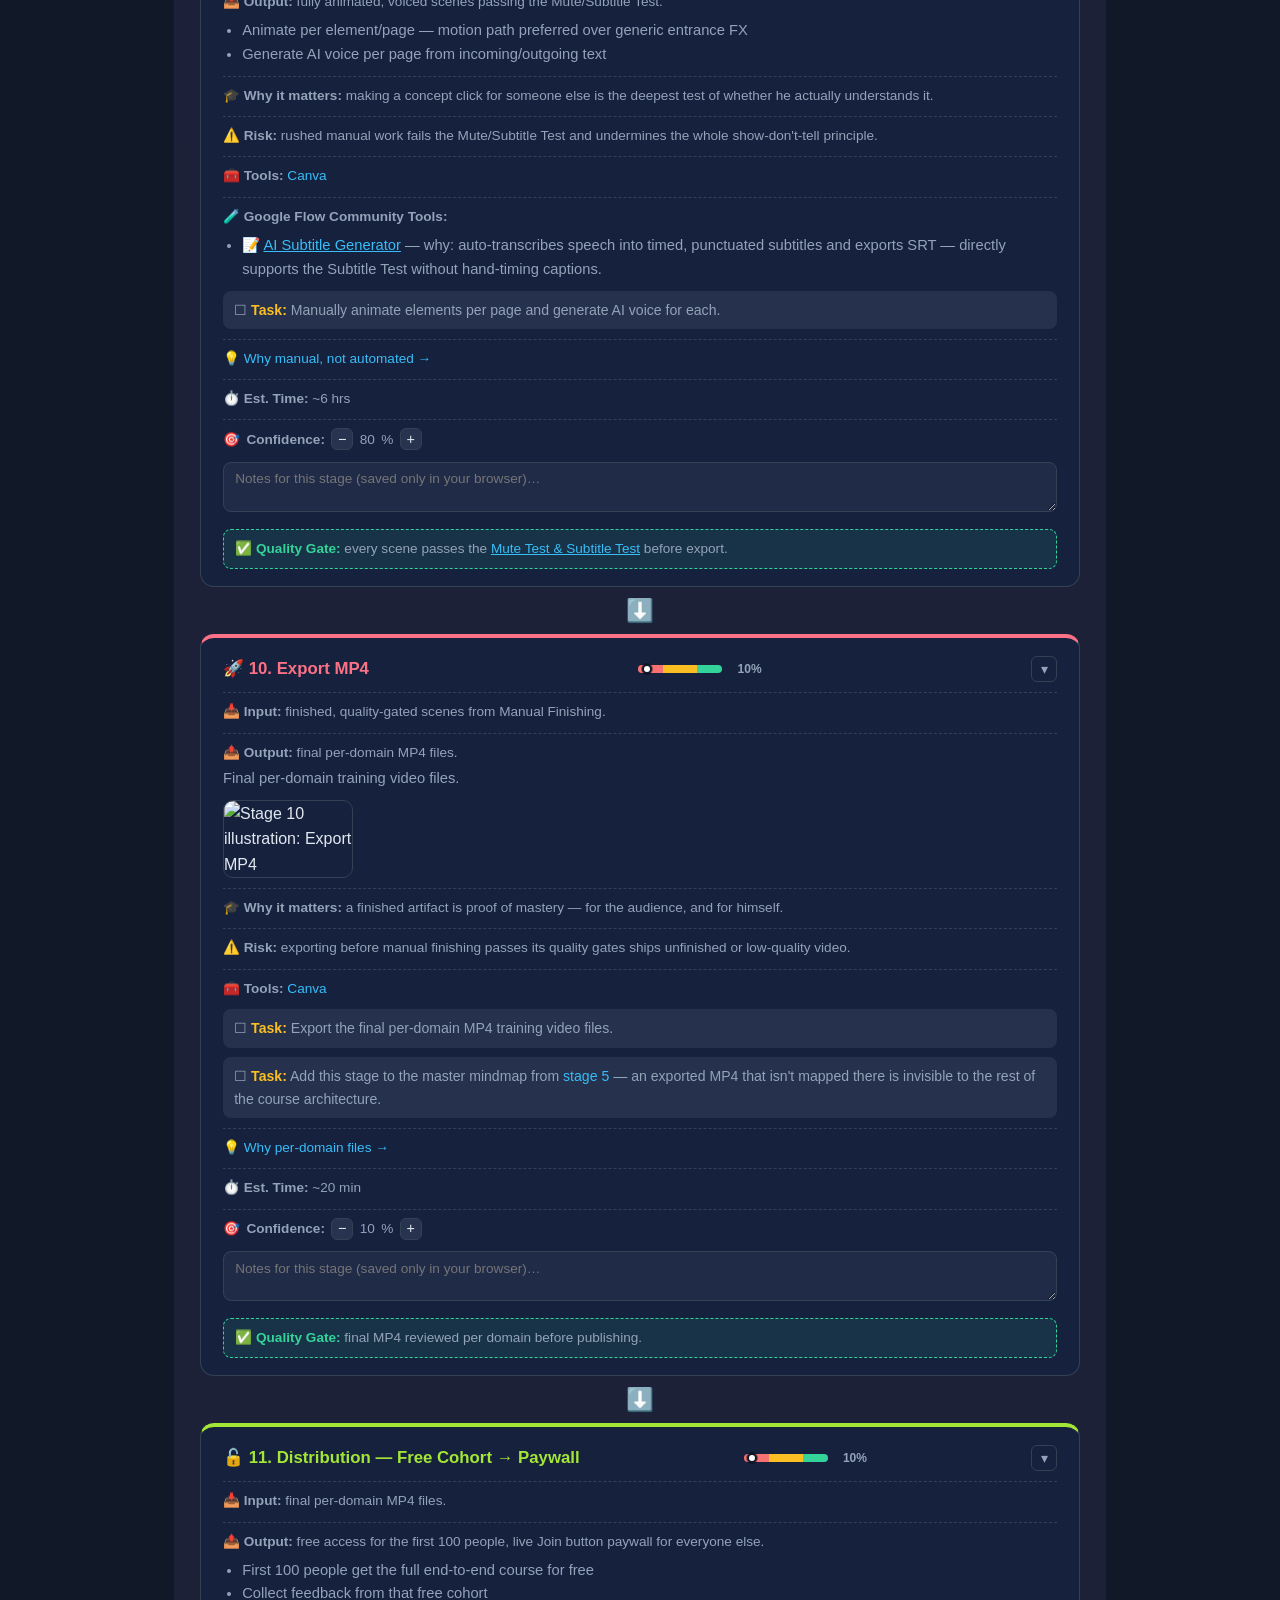
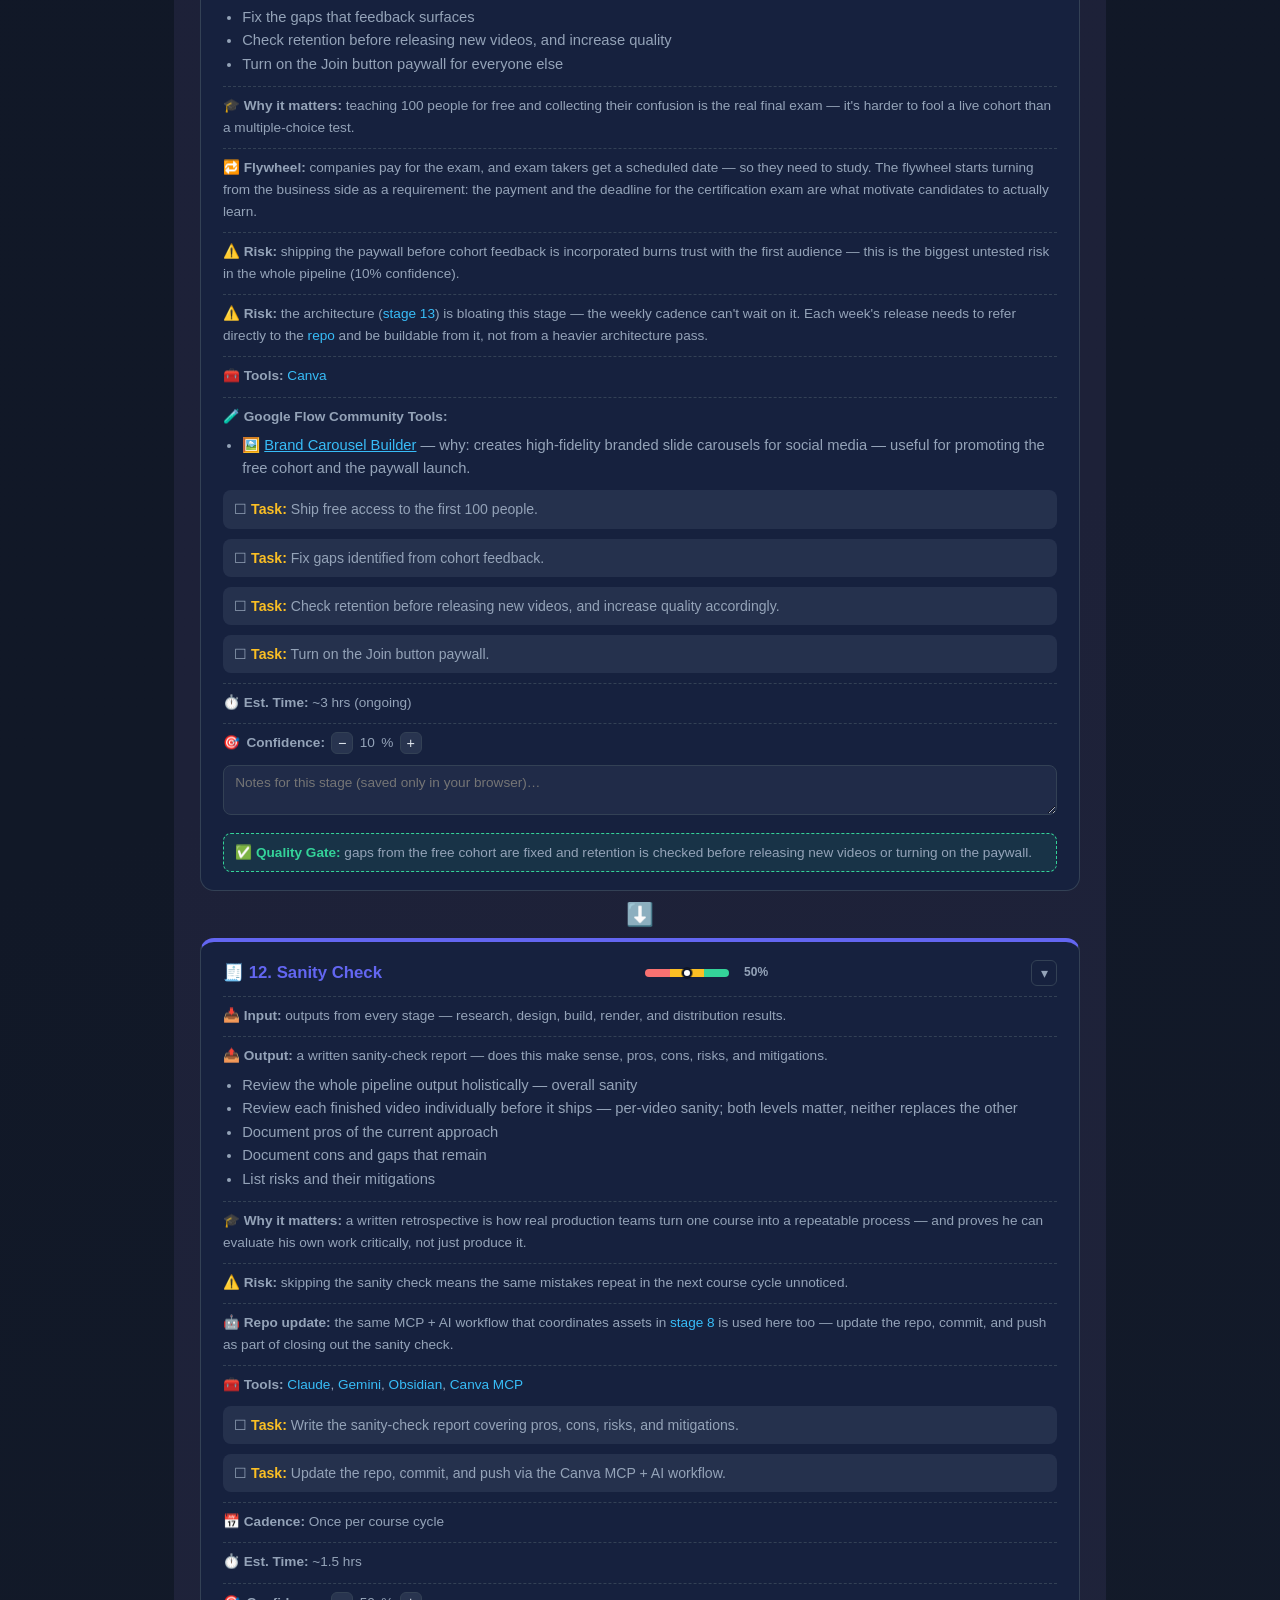
==== commit 52114ca3: "Add a right-side external-links rail (artifact + Canva design) New nav.right-rail mirrors the existi" ====
--- a/index.html
+++ b/index.html
@@ -626,6 +626,67 @@
     .stage-rail { display: none; }
   }
 
+  .right-rail {
+    position: fixed;
+    right: 14px;
+    top: 50%;
+    transform: translateY(-50%);
+    display: flex;
+    flex-direction: column;
+    gap: 0.35rem;
+    z-index: 400;
+    background: rgba(15,23,42,0.85);
+    border: 1px solid var(--border);
+    border-radius: 999px;
+    padding: 0.6rem 0.4rem;
+    backdrop-filter: blur(6px);
+  }
+  .right-rail a {
+    position: relative;
+    display: flex;
+    align-items: center;
+    justify-content: center;
+    width: 30px;
+    height: 30px;
+    border-radius: 50%;
+    text-decoration: none;
+    font-size: 0.95rem;
+    background: rgba(148,163,184,0.1);
+    transition: transform 0.15s ease, background 0.15s ease;
+  }
+  .right-rail a:hover { transform: scale(1.15); background: rgba(148,163,184,0.28); }
+  .right-rail a:hover::after {
+    content: attr(data-tip);
+    position: absolute;
+    right: 100%;
+    top: 50%;
+    transform: translateY(-50%);
+    margin-right: 10px;
+    background: #0b1120;
+    border: 1px solid var(--border);
+    color: var(--text);
+    padding: 0.35rem 0.7rem;
+    border-radius: 6px;
+    font-size: 0.75rem;
+    white-space: nowrap;
+    box-shadow: 0 10px 30px rgba(0,0,0,0.5);
+    z-index: 950;
+    pointer-events: none;
+  }
+  .right-rail a:hover::before {
+    content: "";
+    position: absolute;
+    right: 100%;
+    top: 50%;
+    transform: translateY(-50%) translateX(-4px);
+    border: 5px solid transparent;
+    border-left-color: var(--border);
+    z-index: 951;
+  }
+  @media (max-width: 1150px) {
+    .right-rail { display: none; }
+  }
+
   .overall-feedback {
     background: var(--card);
     border: 1px solid var(--border);
@@ -693,6 +754,10 @@
   <a href="?section=stage12" data-tip="12. Sanity Check" aria-label="Jump to stage 12: Sanity Check">🧾</a>
   <a href="?section=stage13" data-tip="13. Architecture" aria-label="Jump to stage 13: Architecture">🏛️</a>
   <a href="?section=stage14" data-tip="14. Archielogy" aria-label="Jump to stage 14: Archielogy">🔬</a>
+</nav>
+<nav class="right-rail" aria-label="External references">
+  <a href="https://claude.ai/code/artifact/ae698ab1-93dc-4940-83d8-3e05177283d4" target="_blank" rel="noopener" data-tip="Dashboard layout design (Claude artifact)" aria-label="Open Dashboard layout design artifact">🖥️</a>
+  <a href="https://canva.link/13vc3o4z6mgj2zw" target="_blank" rel="noopener" data-tip="Canva design" aria-label="Open Canva design">🎨</a>
 </nav>
 <nav class="topnav">
   <a href="?section=problem">🧩 Problem</a>
@@ -718,7 +783,7 @@
 <div class="wrap">
 
   <header>
-    <div class="version" id="versionBadge" data-updated="2026-07-29T06:34:22Z">v8.9.0 · Updated 2026-07-29 06:34 UTC · <span id="updatedAgo"></span></div>
+    <div class="version" id="versionBadge" data-updated="2026-07-29T22:05:17Z">v8.10.0 · Updated 2026-07-29 22:05 UTC · <span id="updatedAgo"></span></div>
     <h1>🎬 Animated Technical Training</h1>
     <p class="tagline">Show, don't tell. A repo-driven video production pipeline that turns scripts, storyboards &amp; sprites into animated technical training videos using Canva + AI.</p>
     <div class="links">
@@ -1464,7 +1529,6 @@
     Manual build wins on aesthetics — a <a href="?section=solution">comic</a> deserves craft over cringe. 🎨✨
     <p><a href="https://rifaterdemsahin.github.io/animated-technical-training/" target="_blank" rel="noopener">🌐 View on GitHub Pages</a></p>
     <p id="lastCommit"><a href="https://github.com/rifaterdemsahin/animated-technical-training/commits/main" target="_blank" rel="noopener">🔗 Last commit: loading…</a></p>
-    <p id="loadPerformance"></p>
   </footer>
 
 </div>
@@ -2074,22 +2138,6 @@
       }
     })
     .catch(function () {});
-
-  window.addEventListener('load', function() {
-    setTimeout(function() {
-      var perfEntries = performance.getEntriesByType("navigation");
-      var loadTime = 0;
-      if (perfEntries.length > 0) {
-        loadTime = Math.round(perfEntries[0].loadEventEnd);
-      } else if (window.performance && window.performance.timing) {
-        loadTime = window.performance.timing.loadEventEnd - window.performance.timing.navigationStart;
-      }
-      var el = document.getElementById('loadPerformance');
-      if (el && loadTime > 0) {
-        el.textContent = '⏱️ Page load time: ' + loadTime + 'ms';
-      }
-    }, 0);
-  });
 </script>
 </body>
 </html>
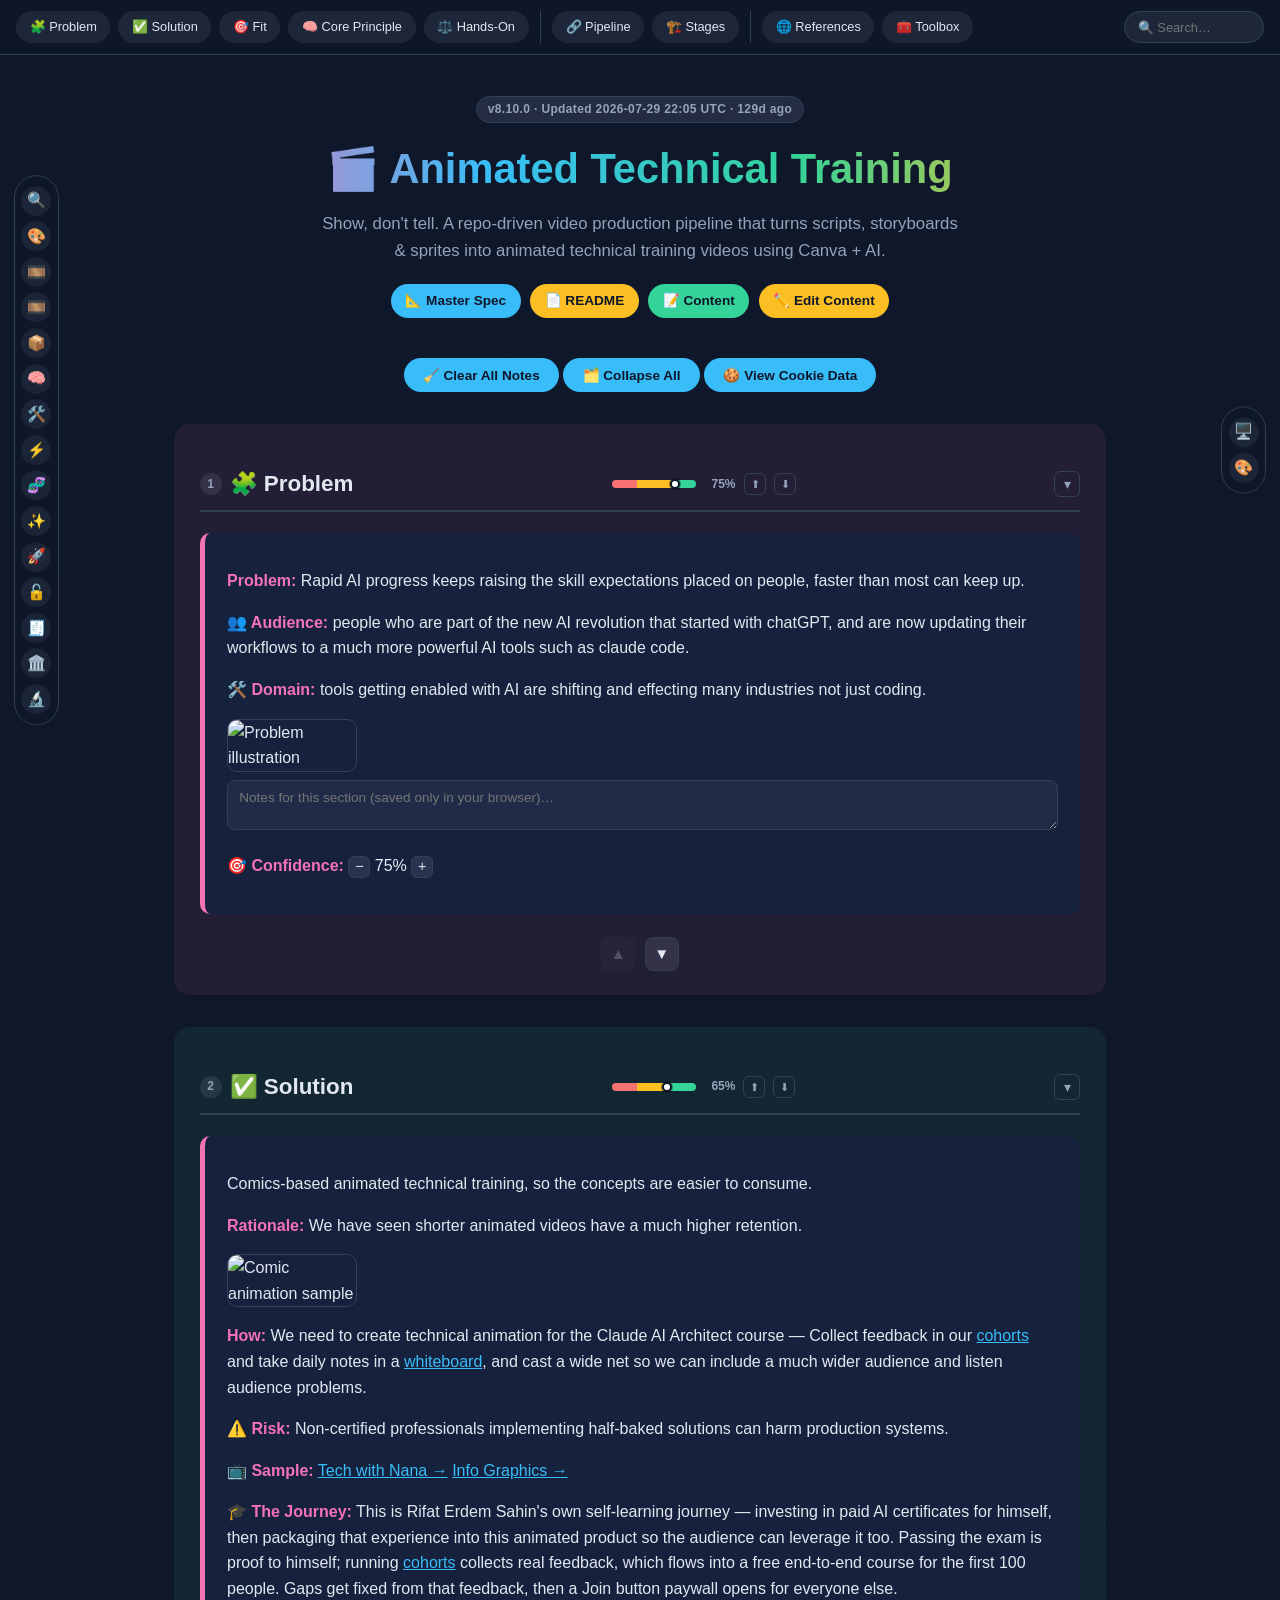
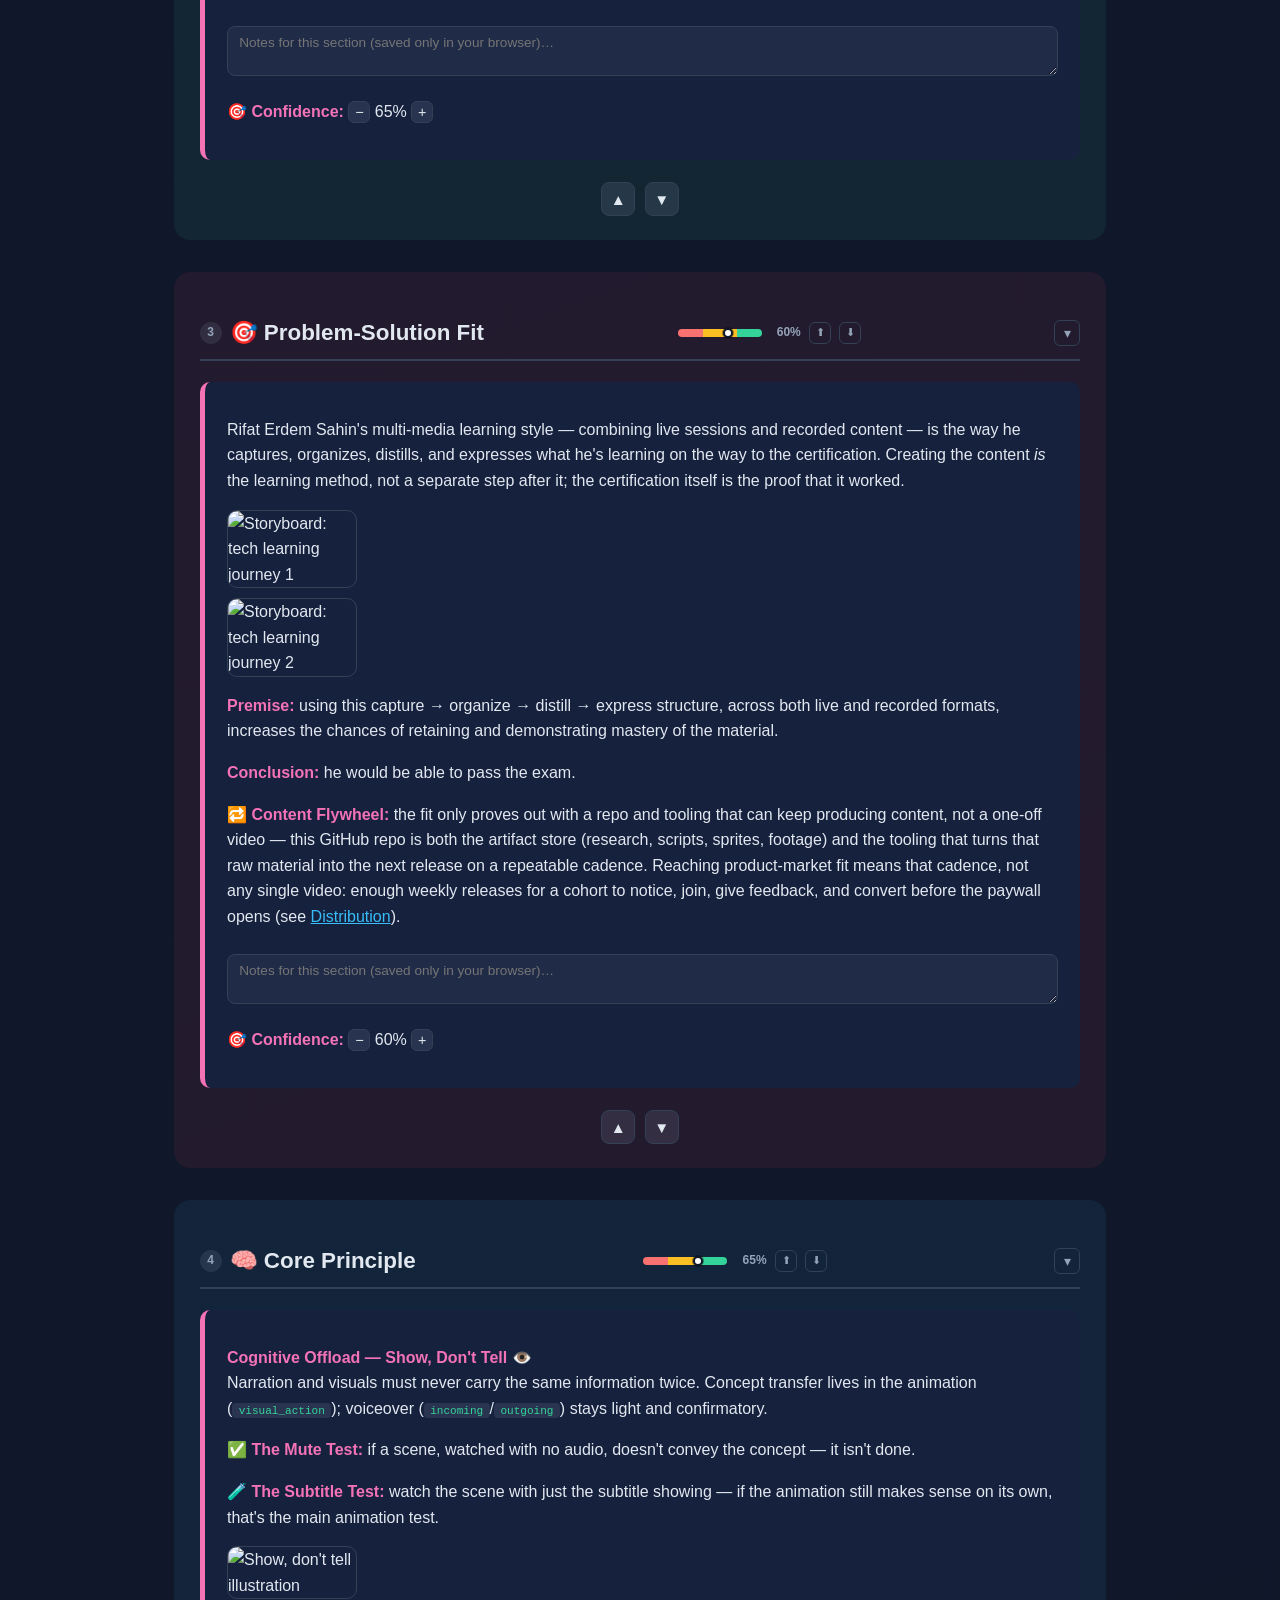
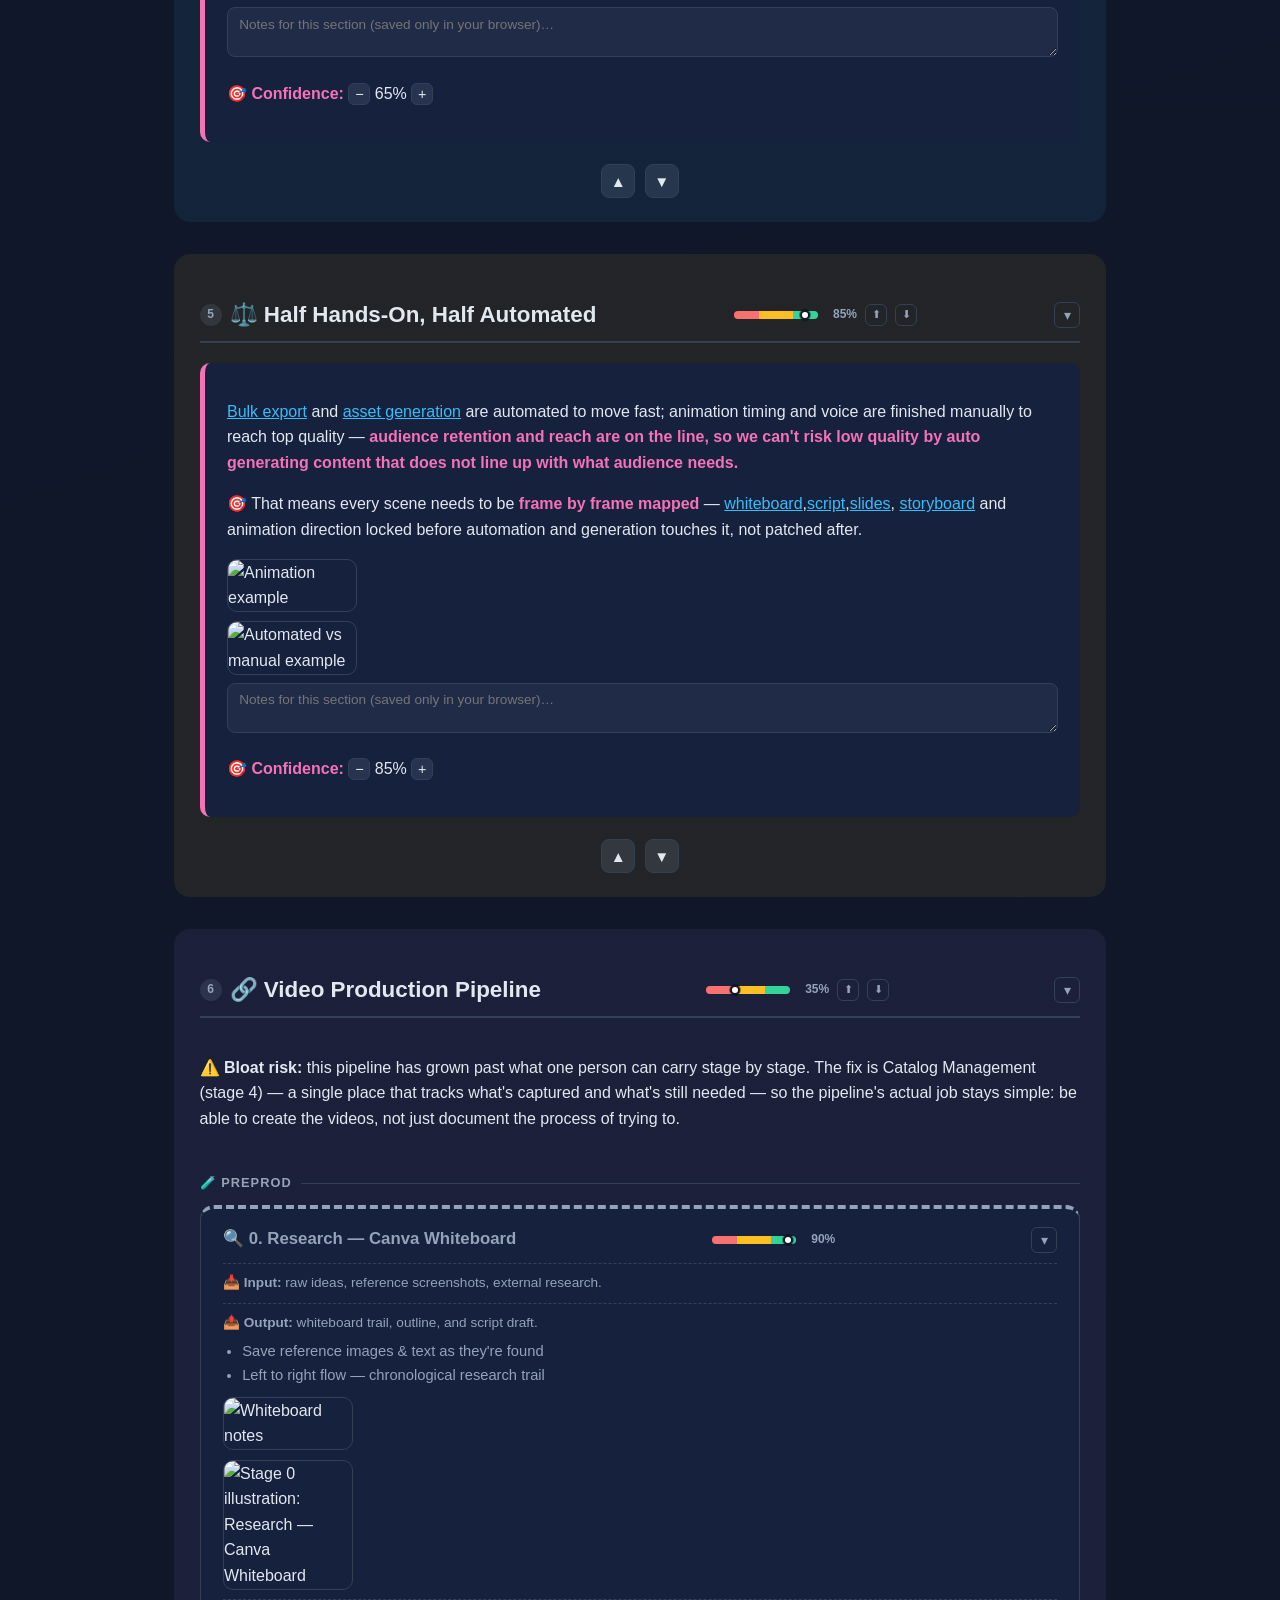
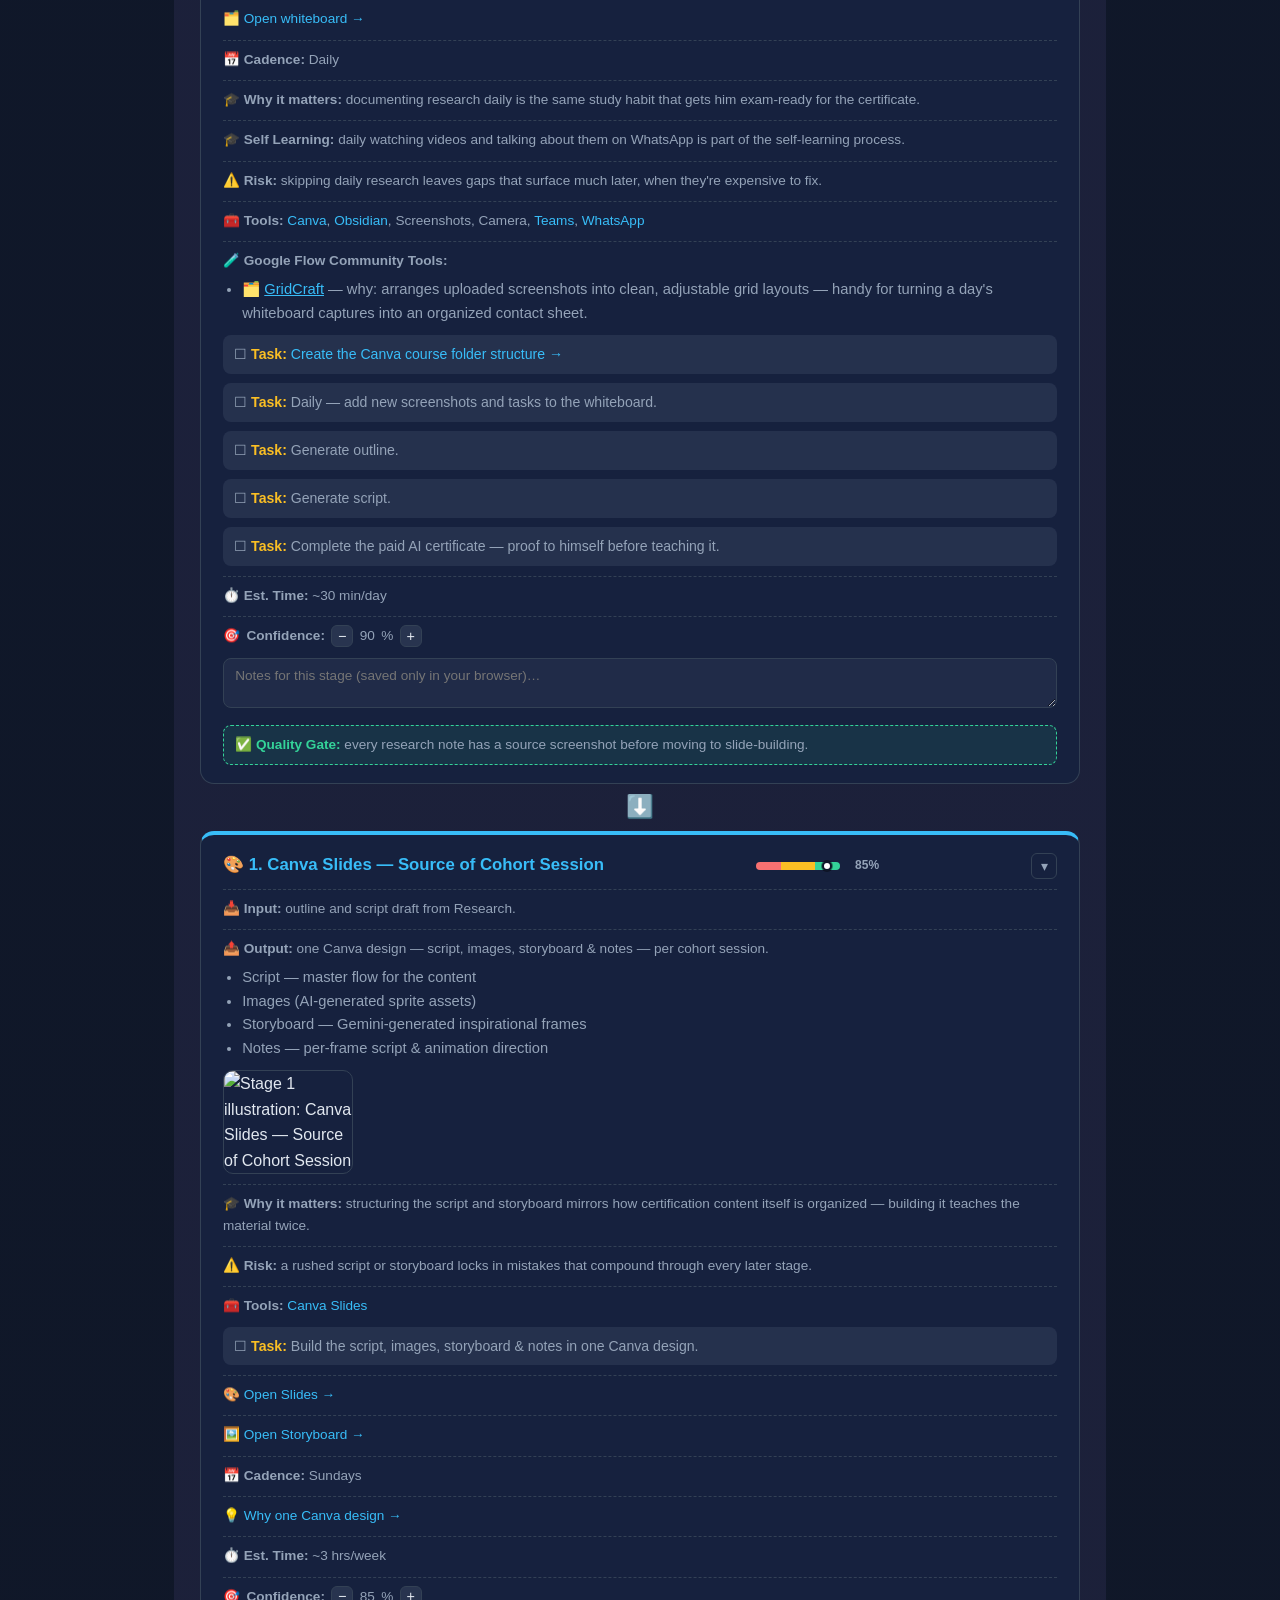
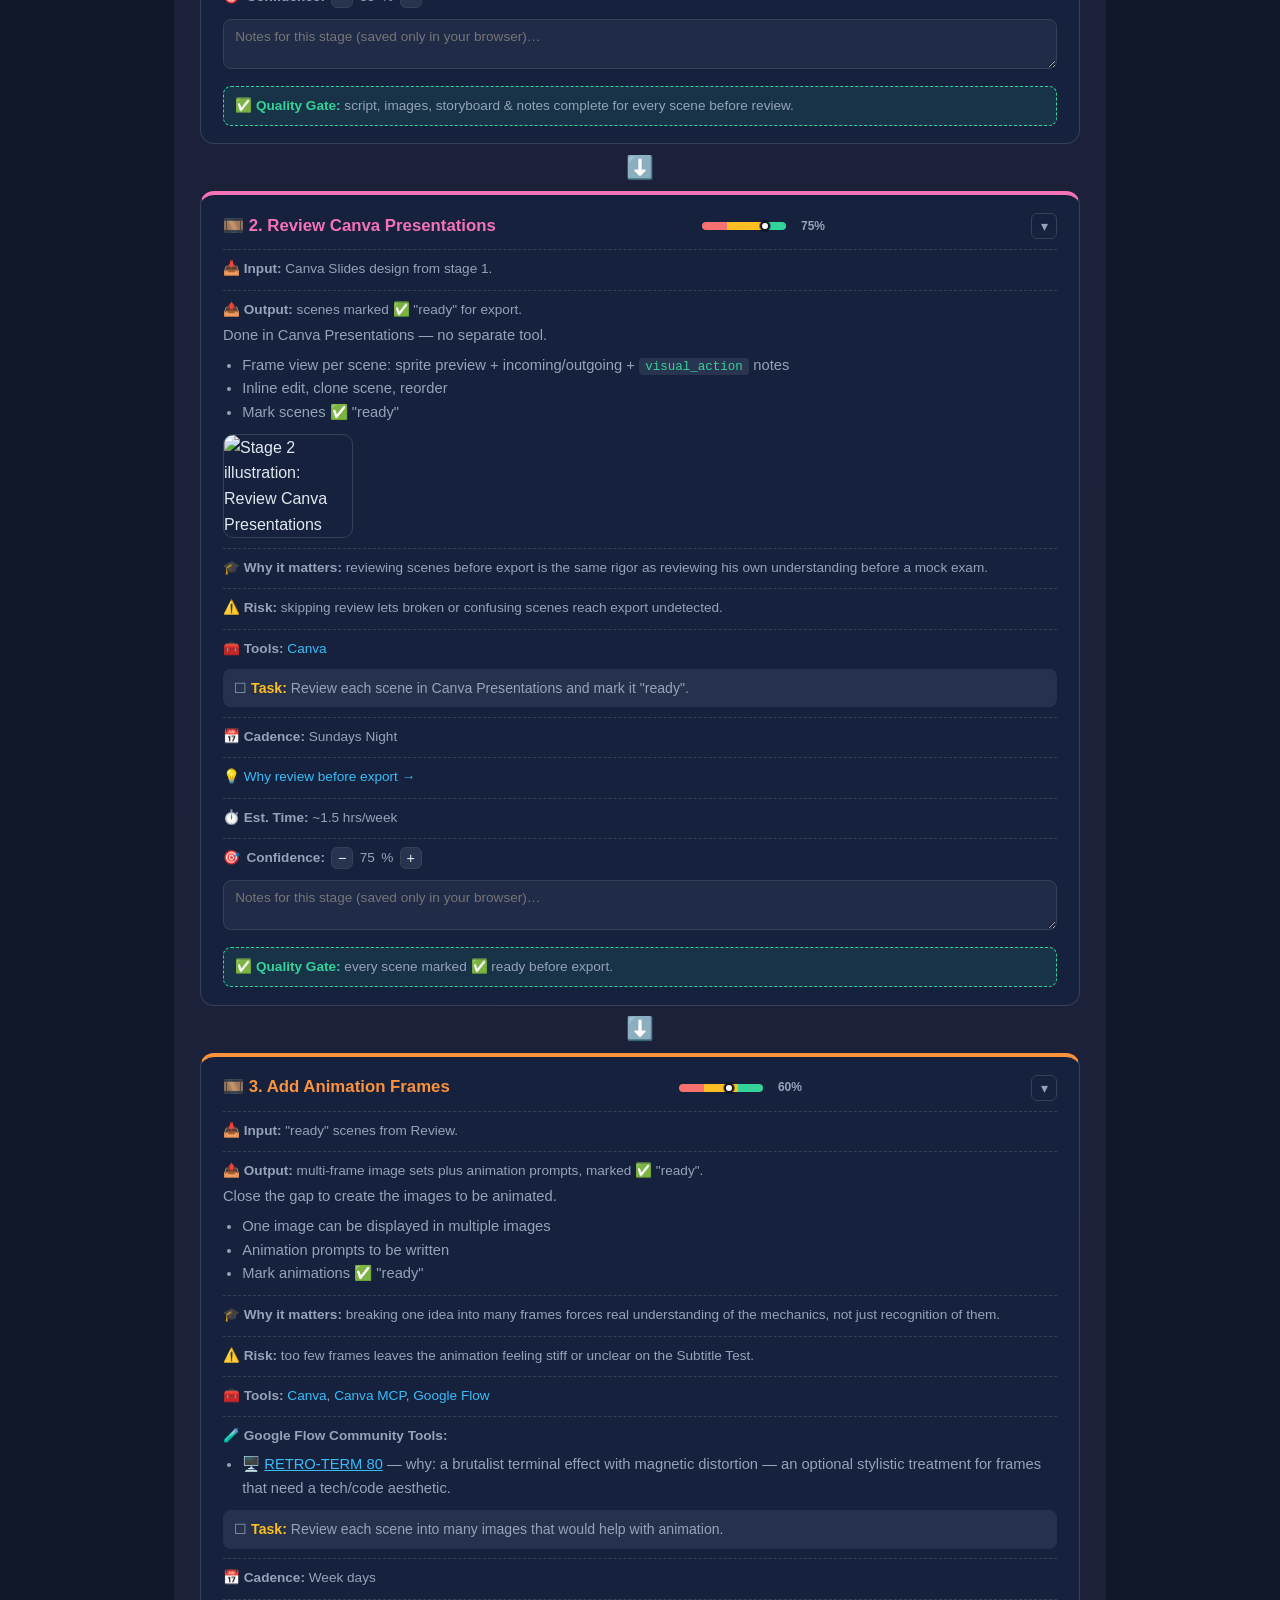
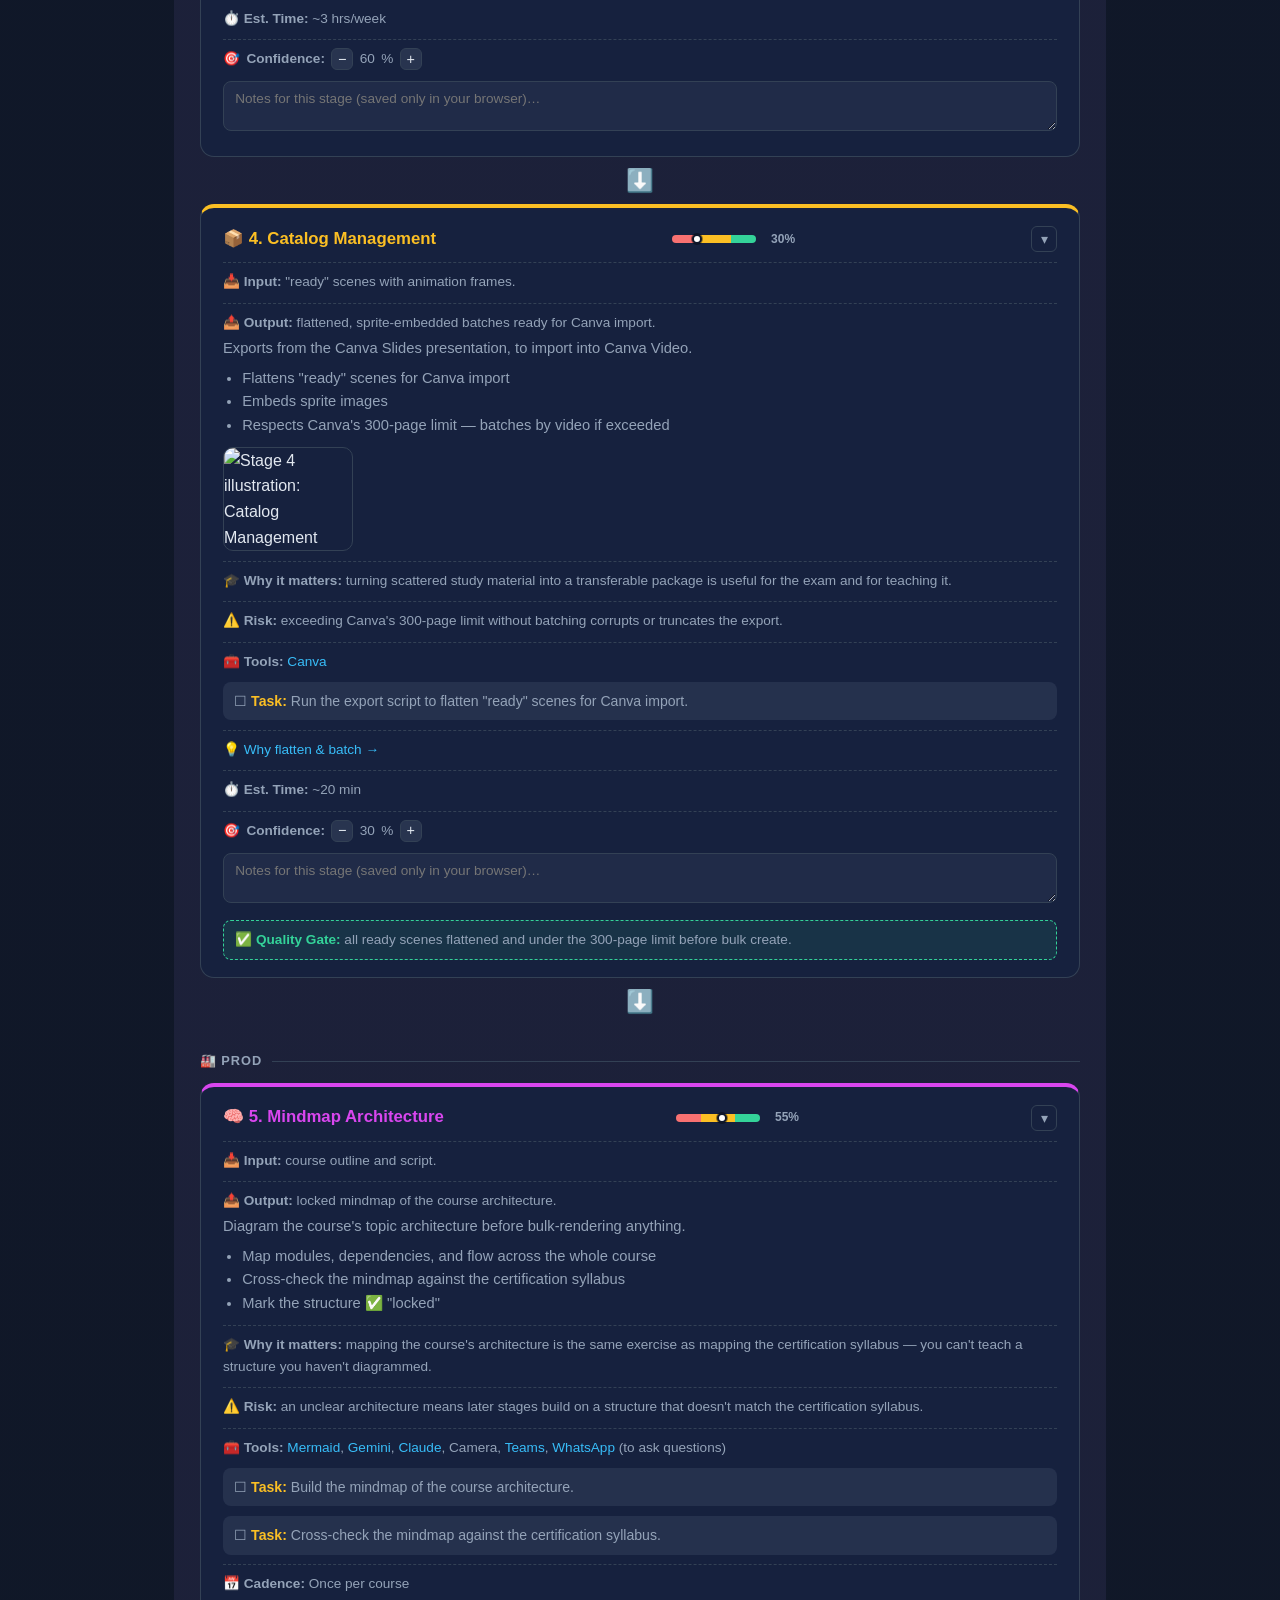
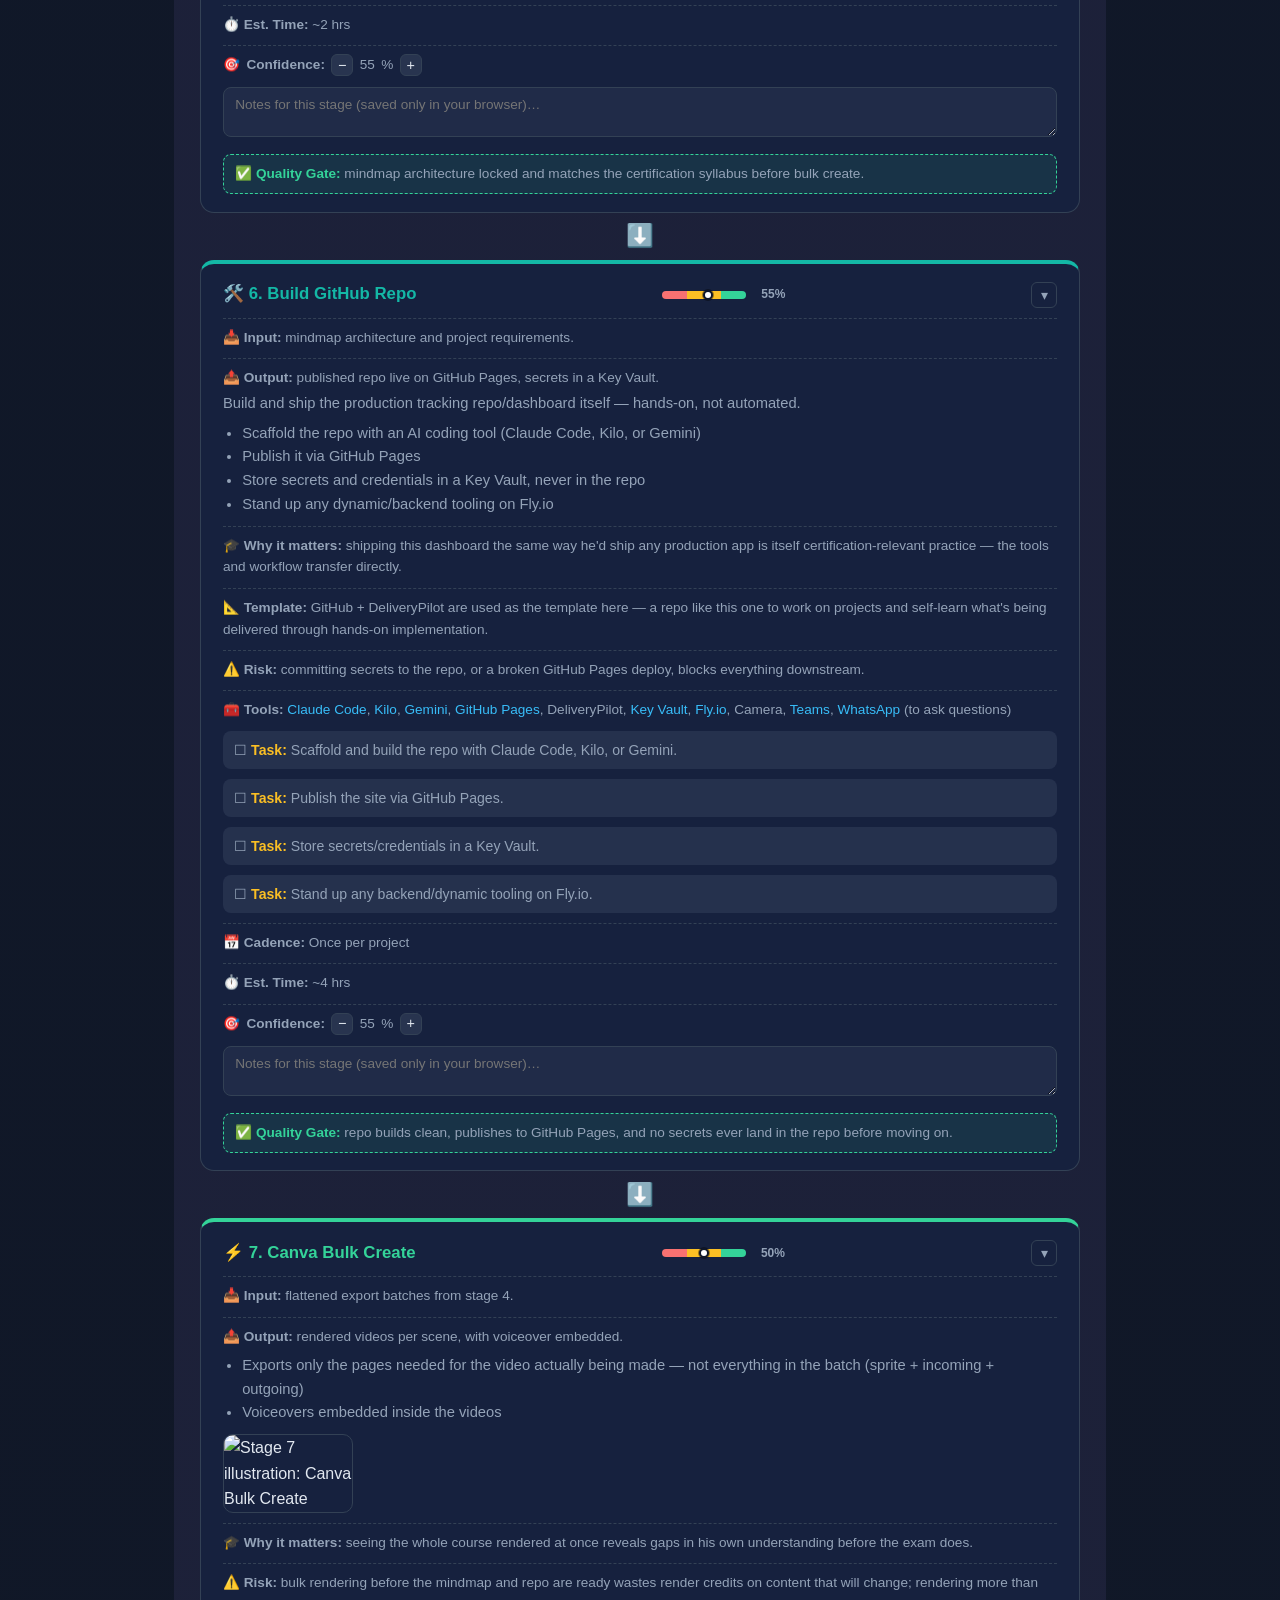
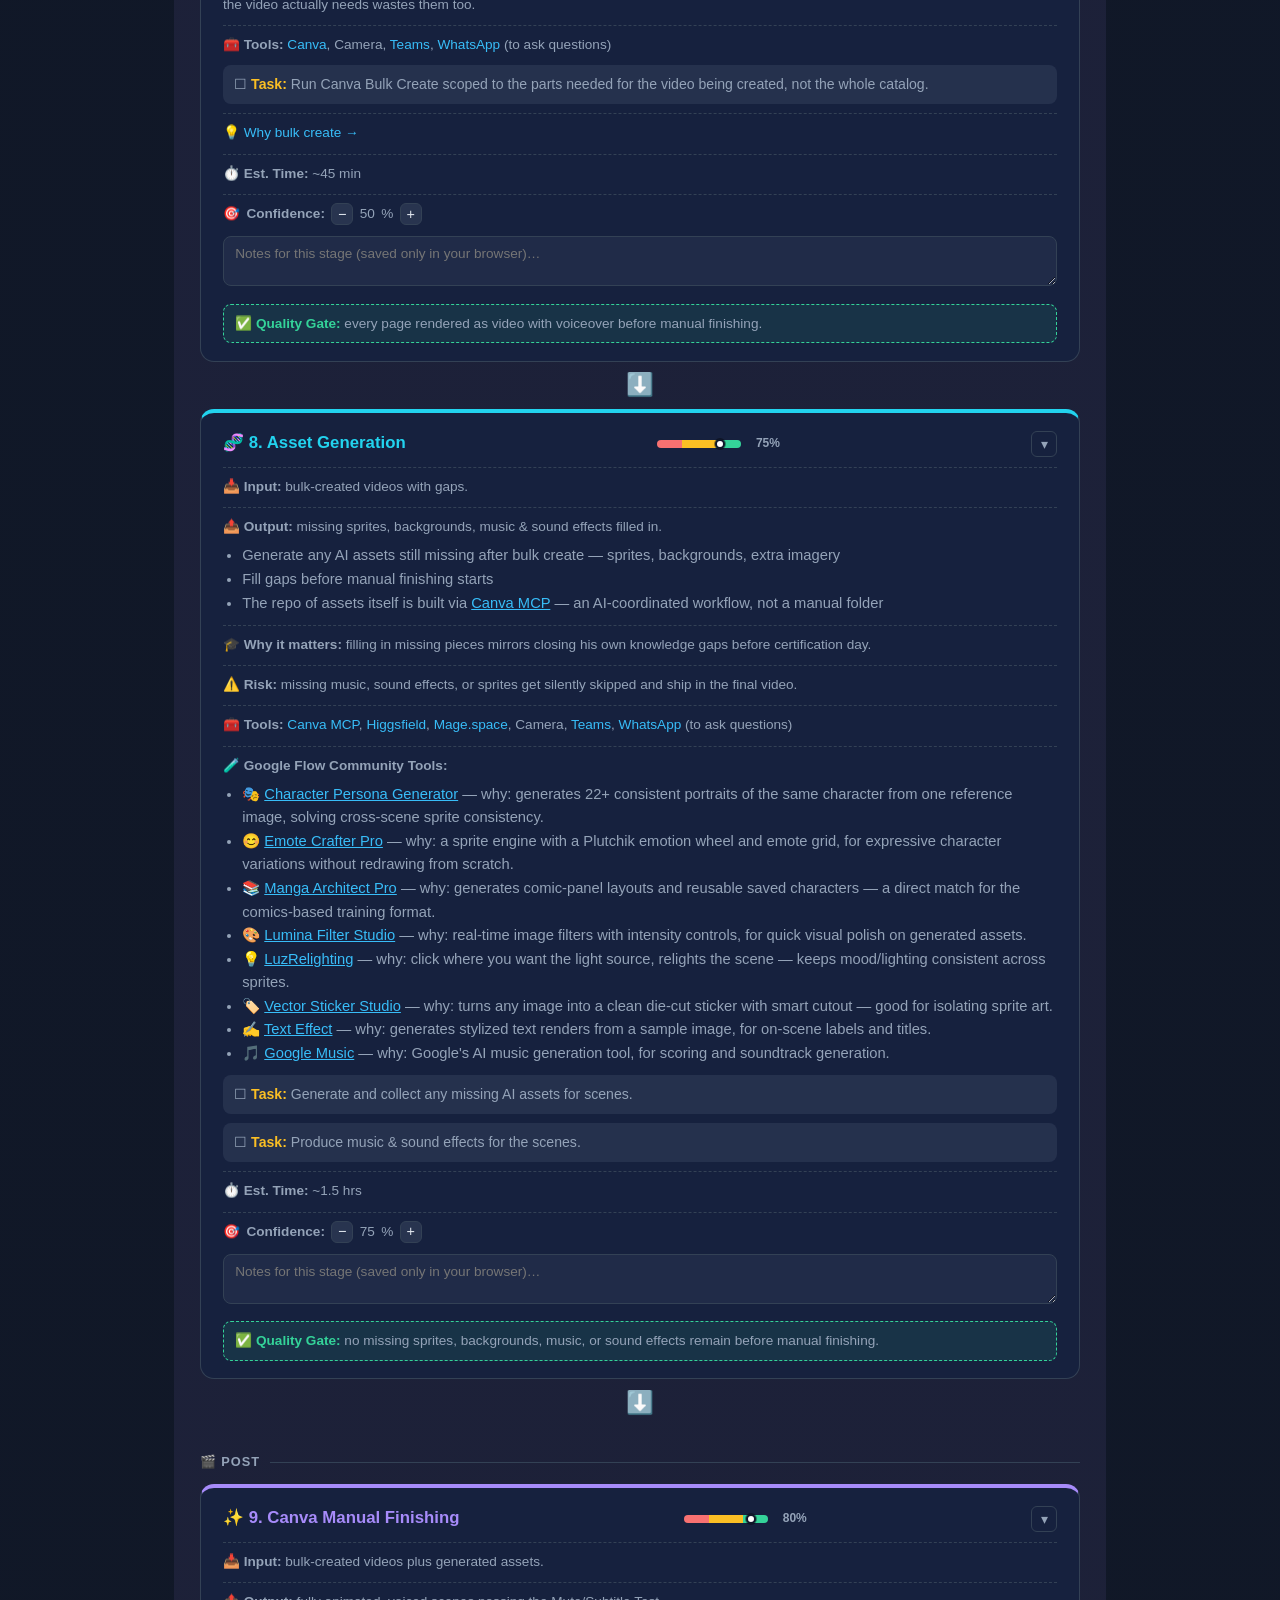
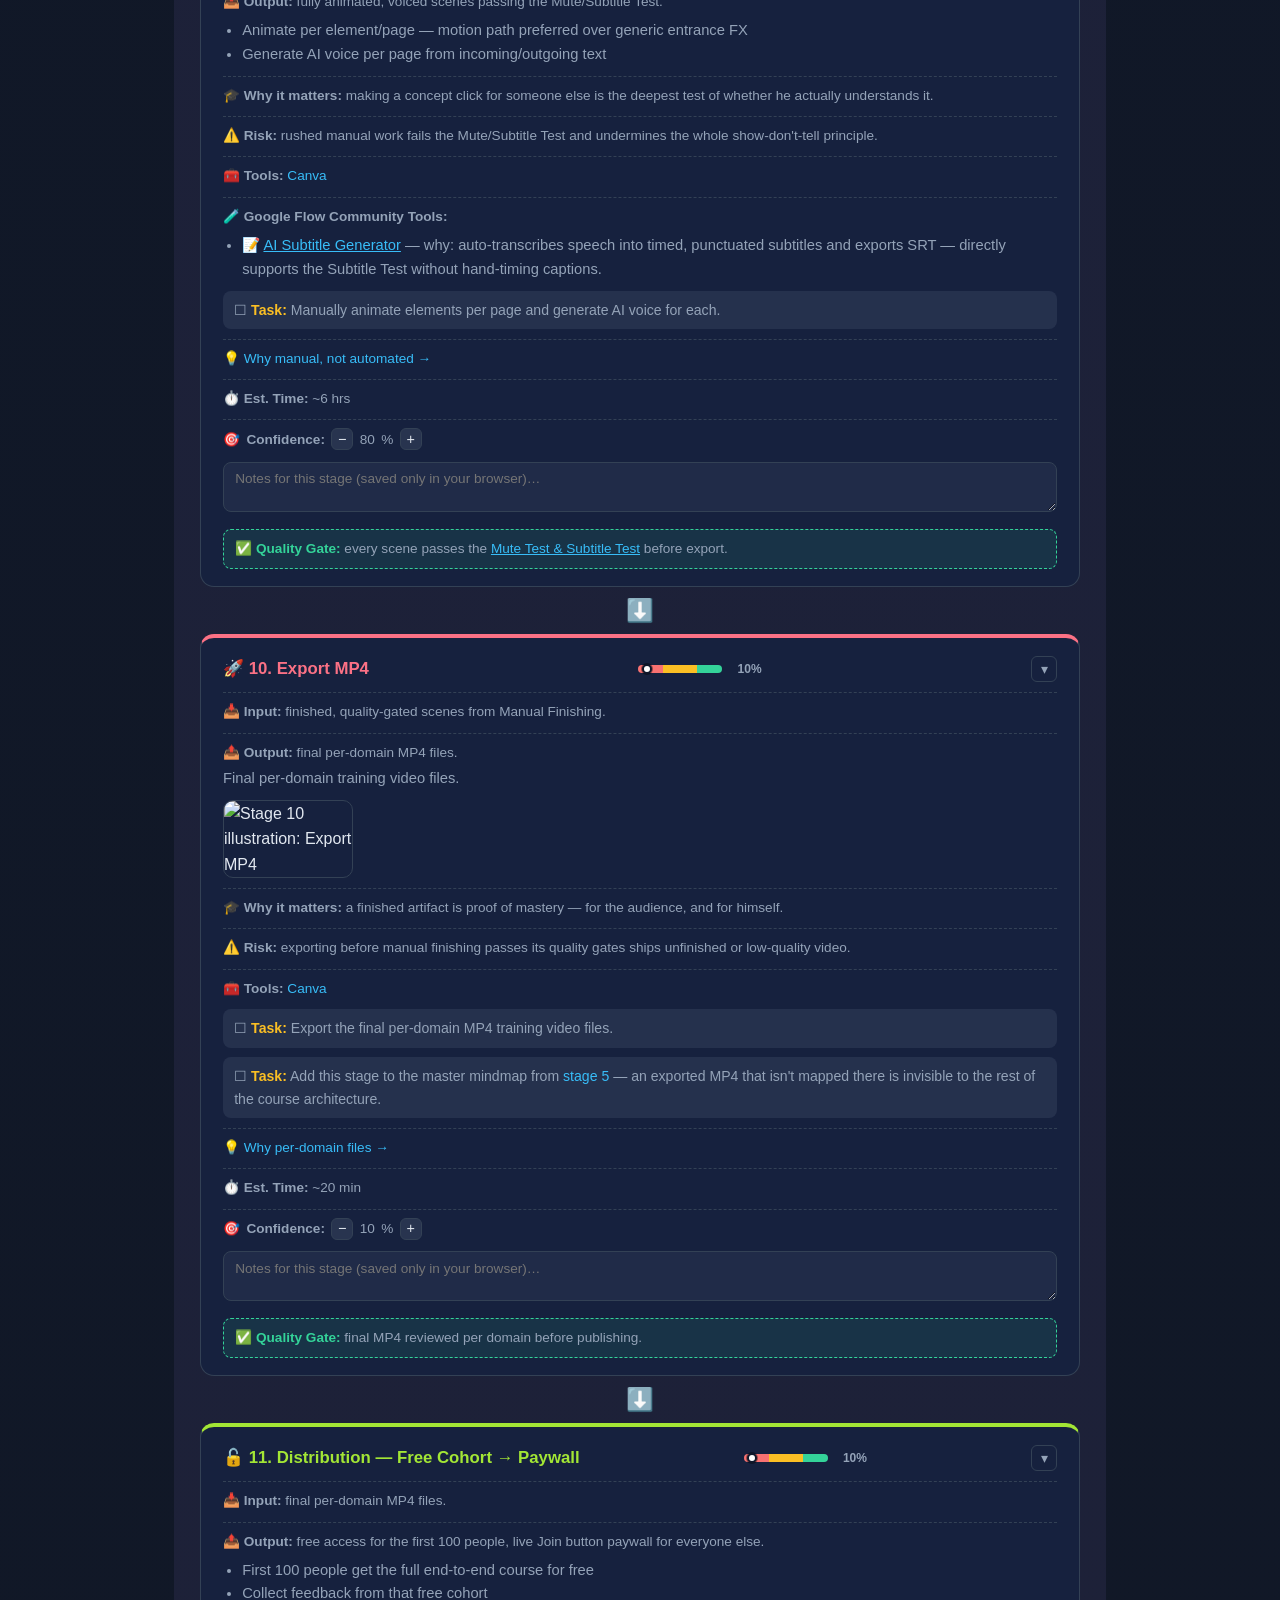
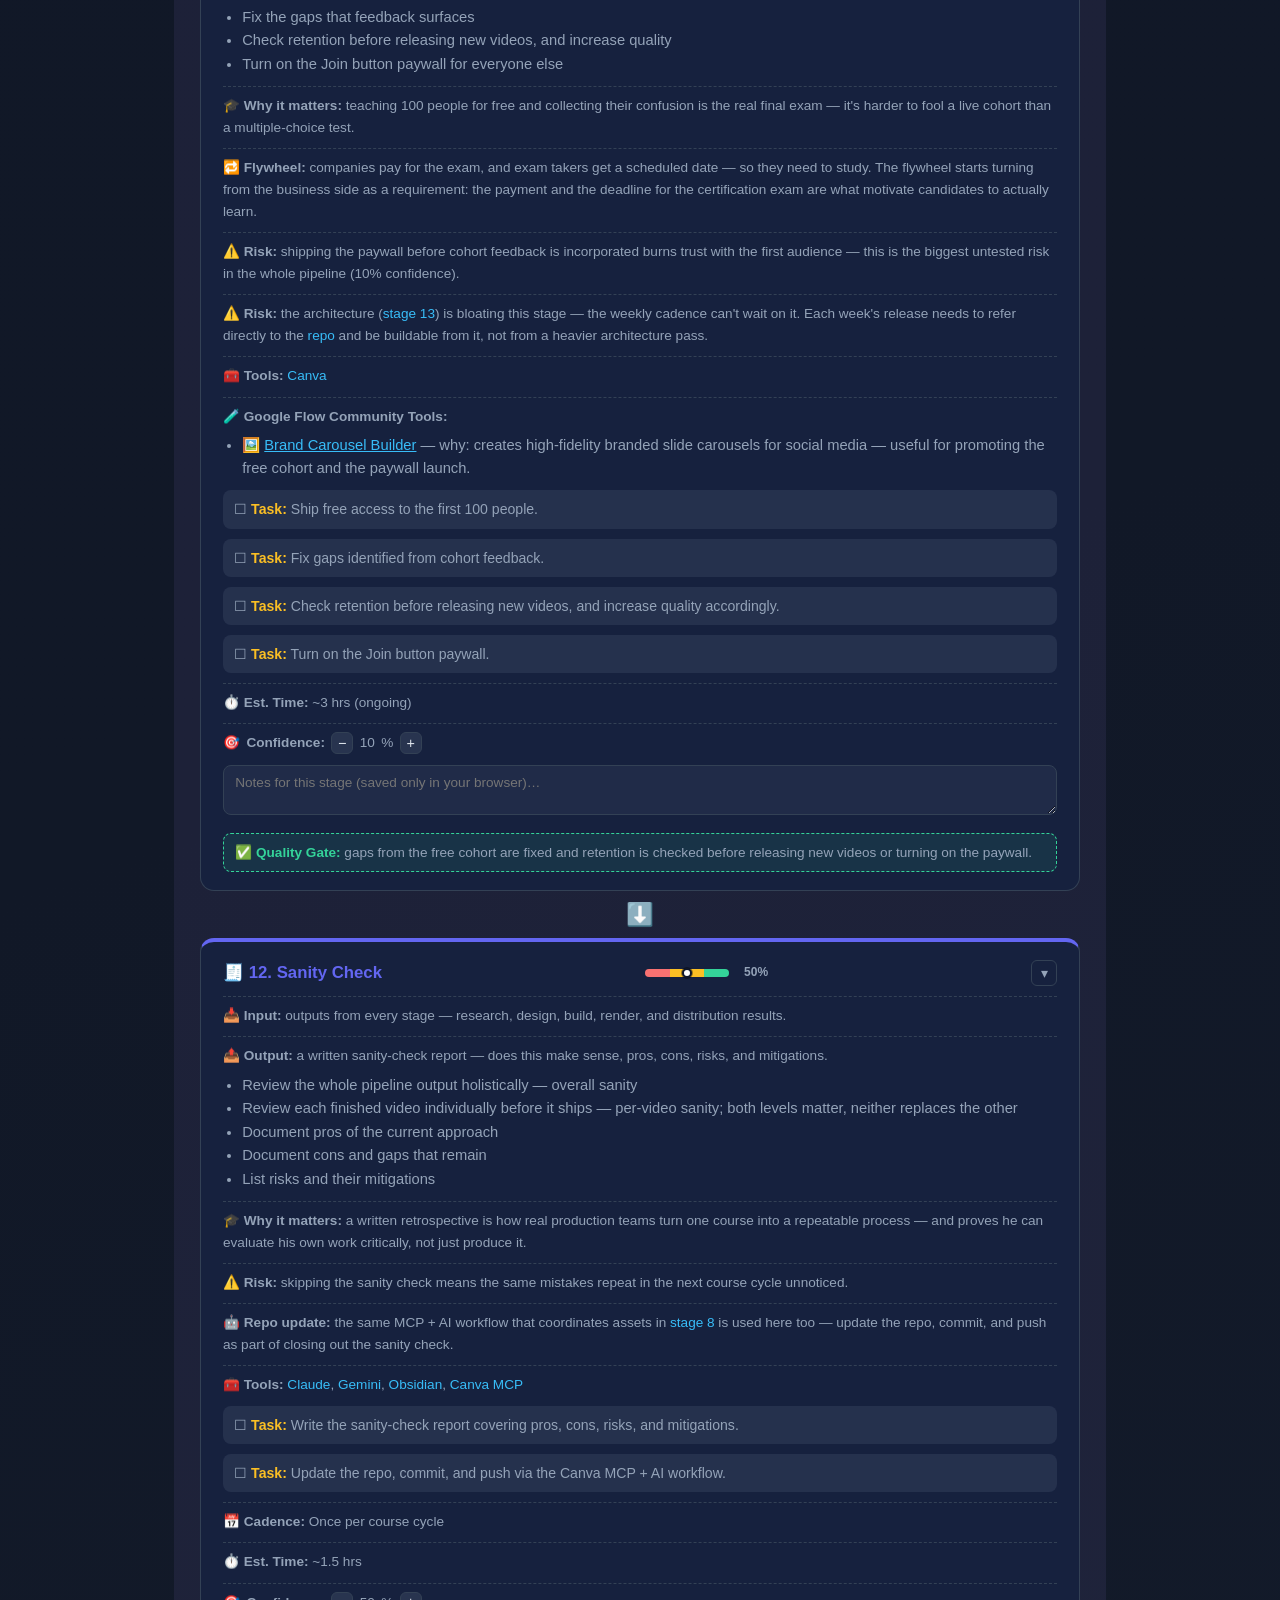
==== commit 8475f032: "Merge remote-tracking branch 'origin/main'" ====
--- a/index.html
+++ b/index.html
@@ -1529,6 +1529,7 @@
     Manual build wins on aesthetics — a <a href="?section=solution">comic</a> deserves craft over cringe. 🎨✨
     <p><a href="https://rifaterdemsahin.github.io/animated-technical-training/" target="_blank" rel="noopener">🌐 View on GitHub Pages</a></p>
     <p id="lastCommit"><a href="https://github.com/rifaterdemsahin/animated-technical-training/commits/main" target="_blank" rel="noopener">🔗 Last commit: loading…</a></p>
+    <p id="loadPerformance"></p>
   </footer>
 
 </div>
@@ -2138,6 +2139,22 @@
       }
     })
     .catch(function () {});
+
+  window.addEventListener('load', function() {
+    setTimeout(function() {
+      var perfEntries = performance.getEntriesByType("navigation");
+      var loadTime = 0;
+      if (perfEntries.length > 0) {
+        loadTime = Math.round(perfEntries[0].loadEventEnd);
+      } else if (window.performance && window.performance.timing) {
+        loadTime = window.performance.timing.loadEventEnd - window.performance.timing.navigationStart;
+      }
+      var el = document.getElementById('loadPerformance');
+      if (el && loadTime > 0) {
+        el.textContent = '⏱️ Page load time: ' + loadTime + 'ms';
+      }
+    }, 0);
+  });
 </script>
 </body>
 </html>
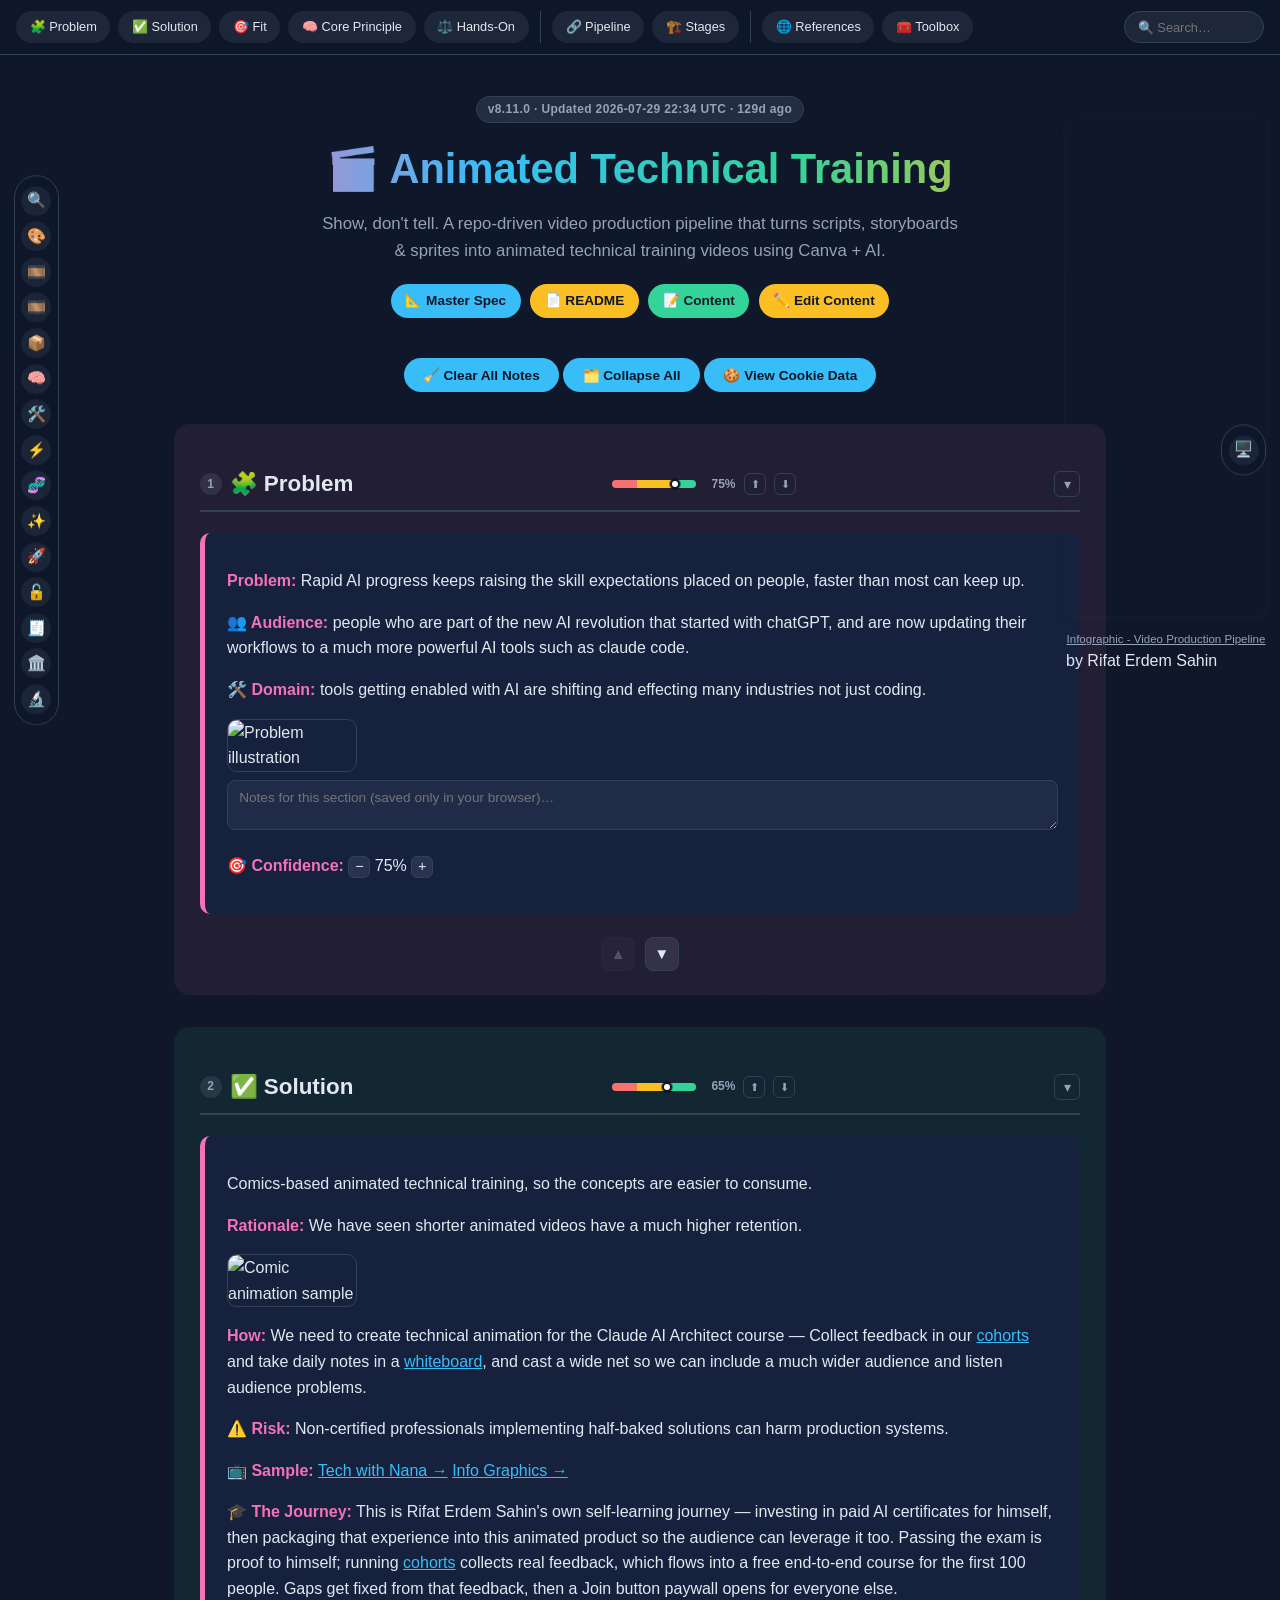
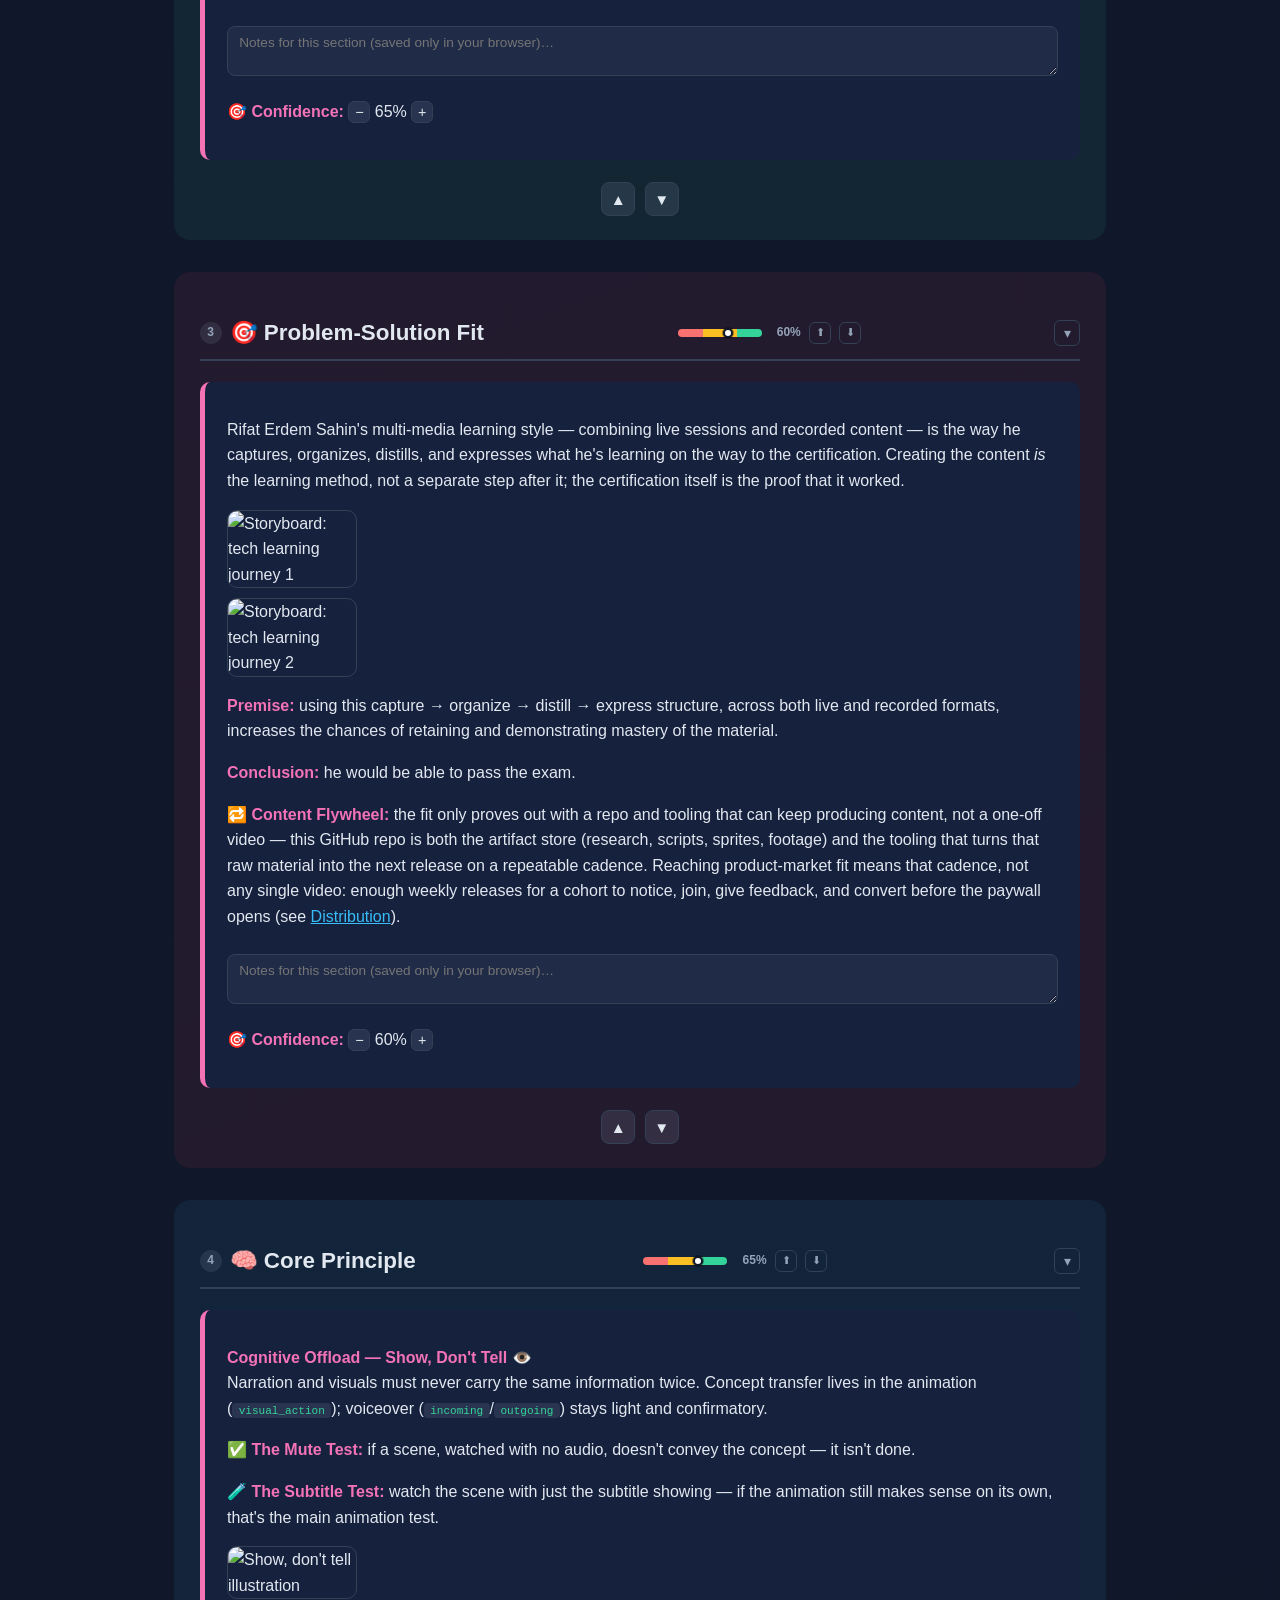
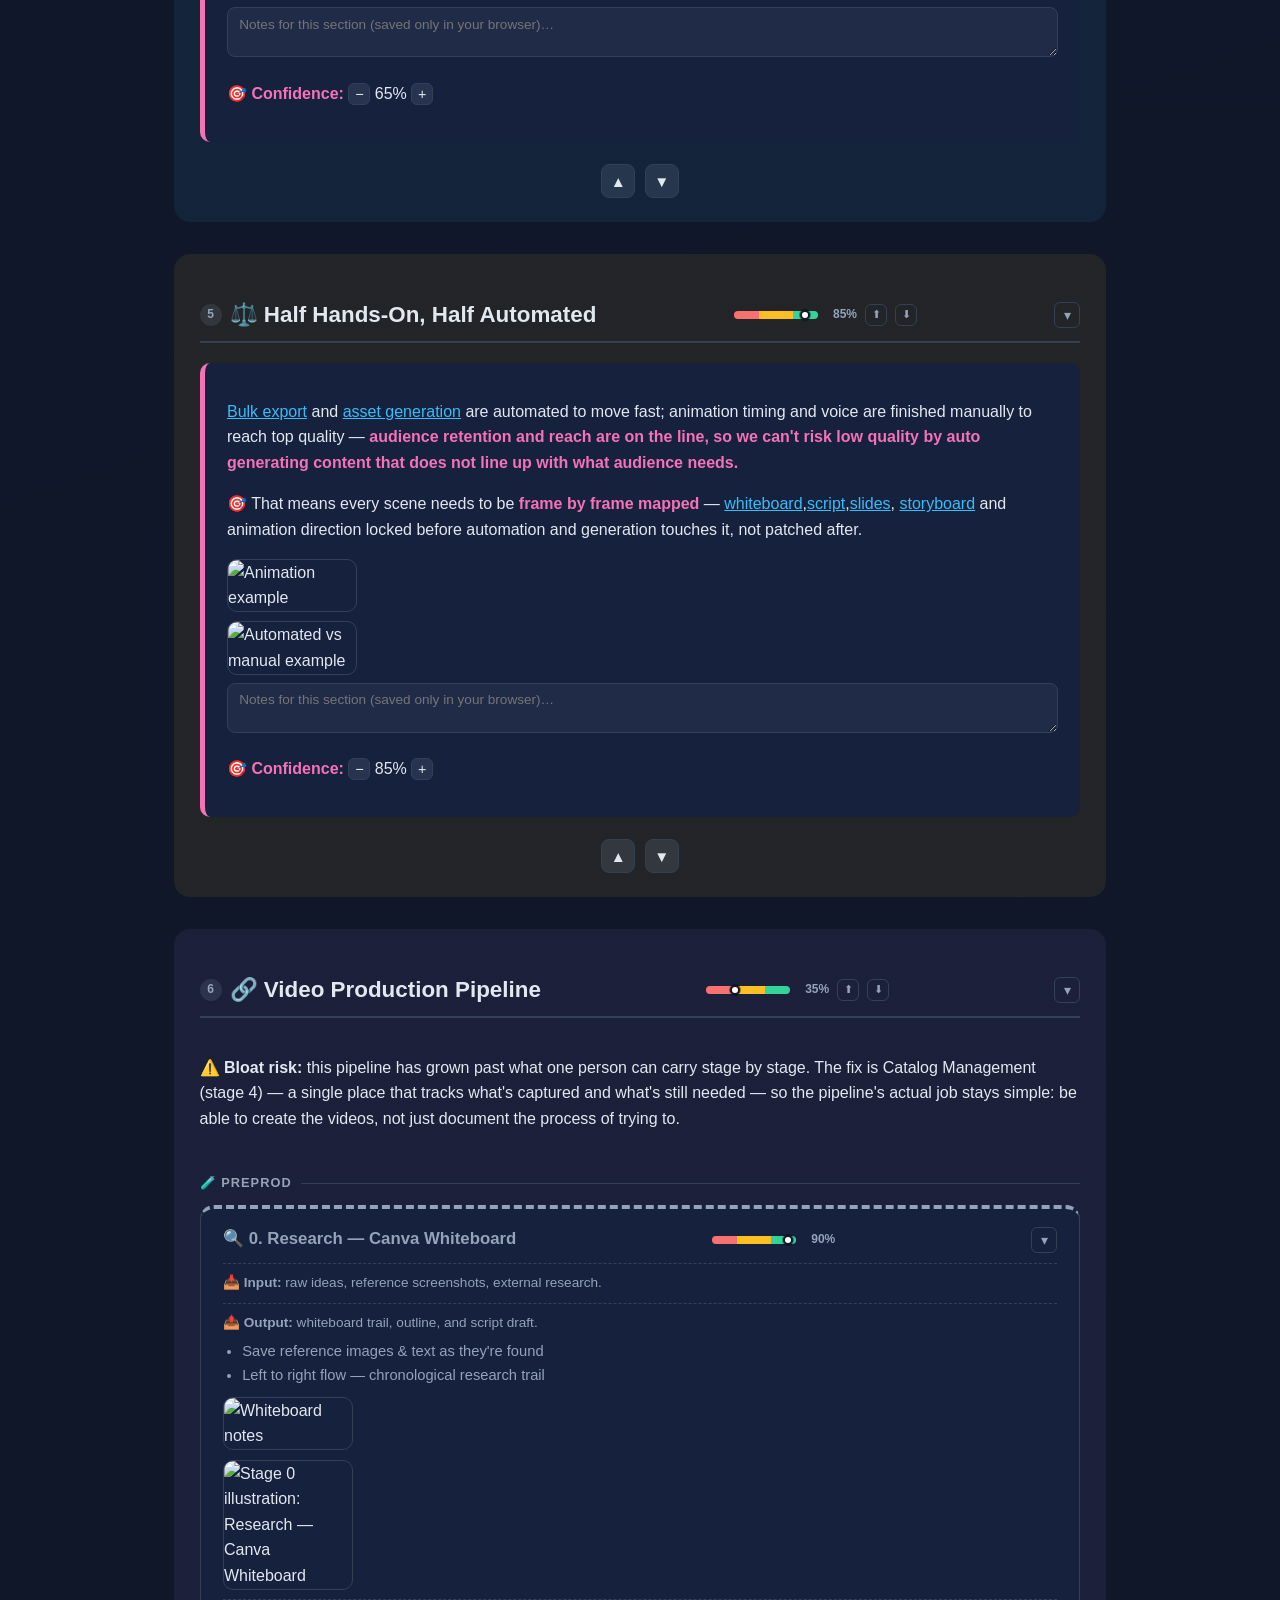
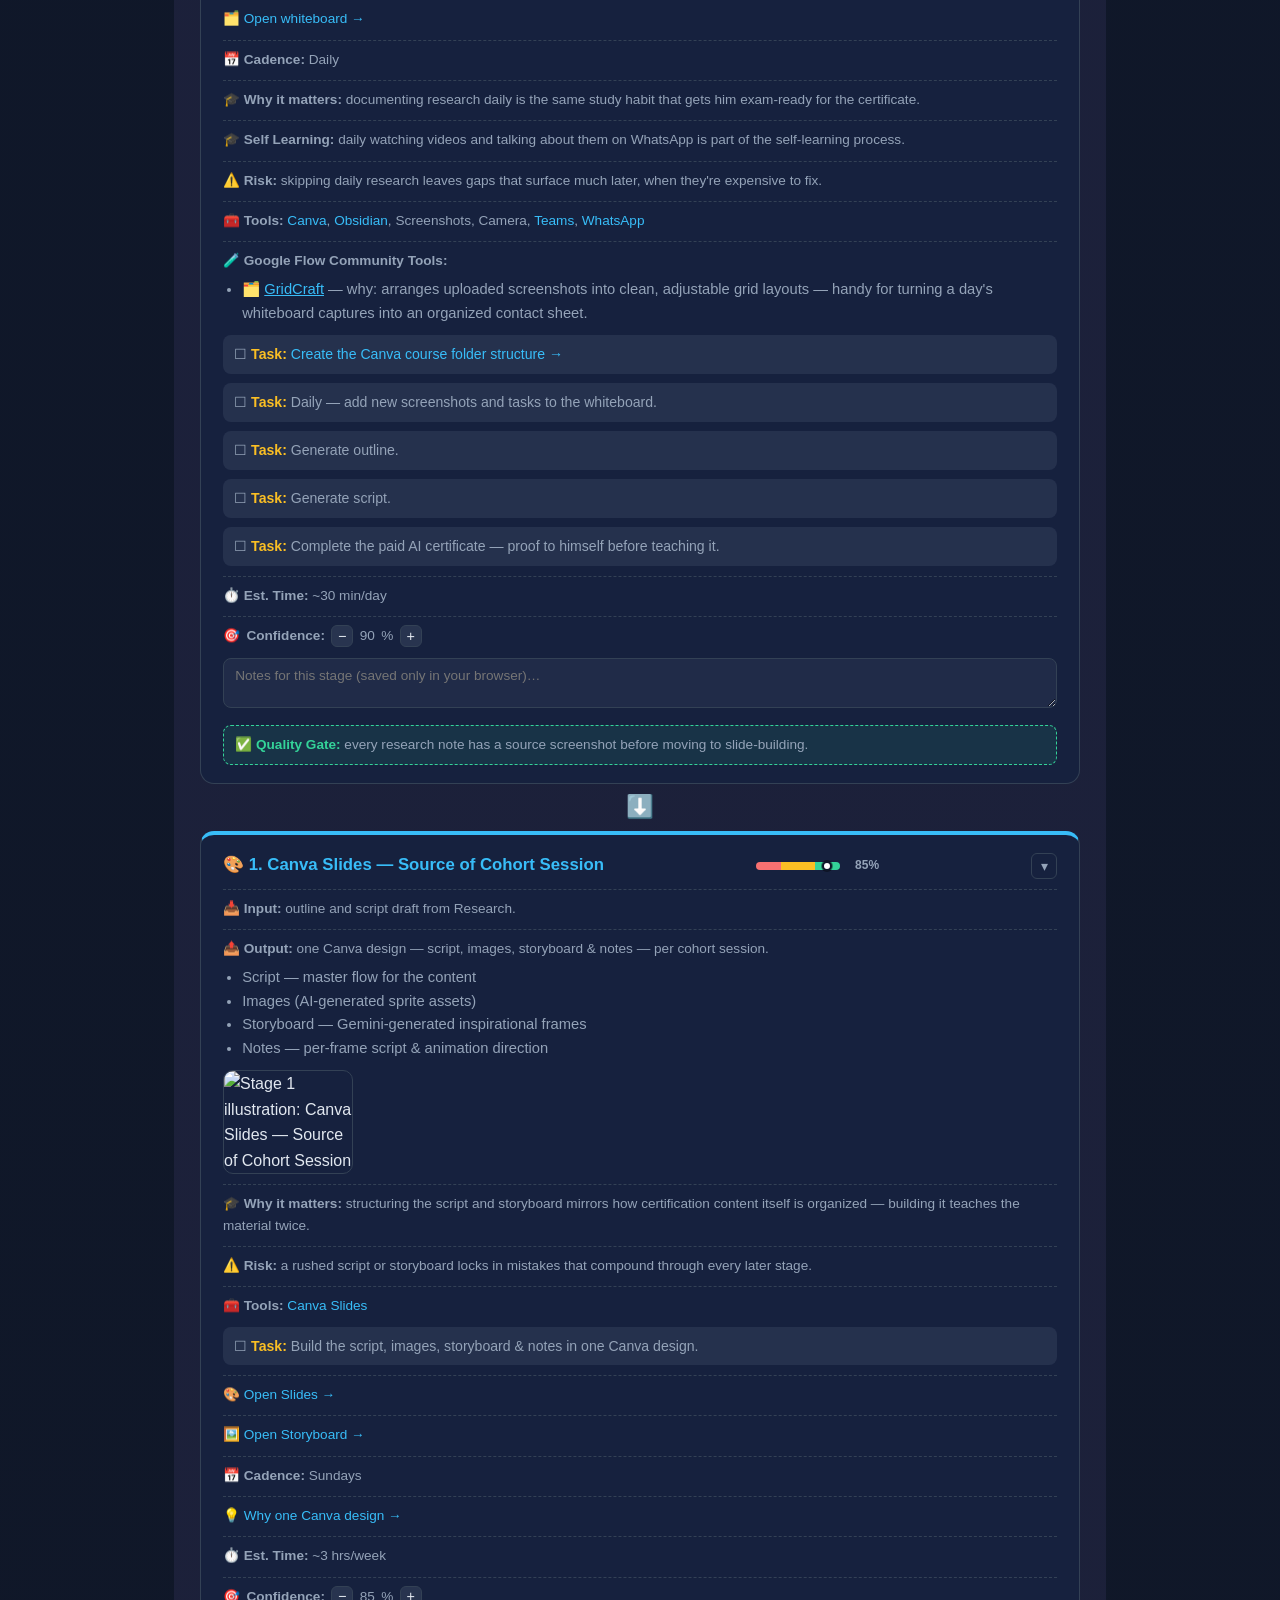
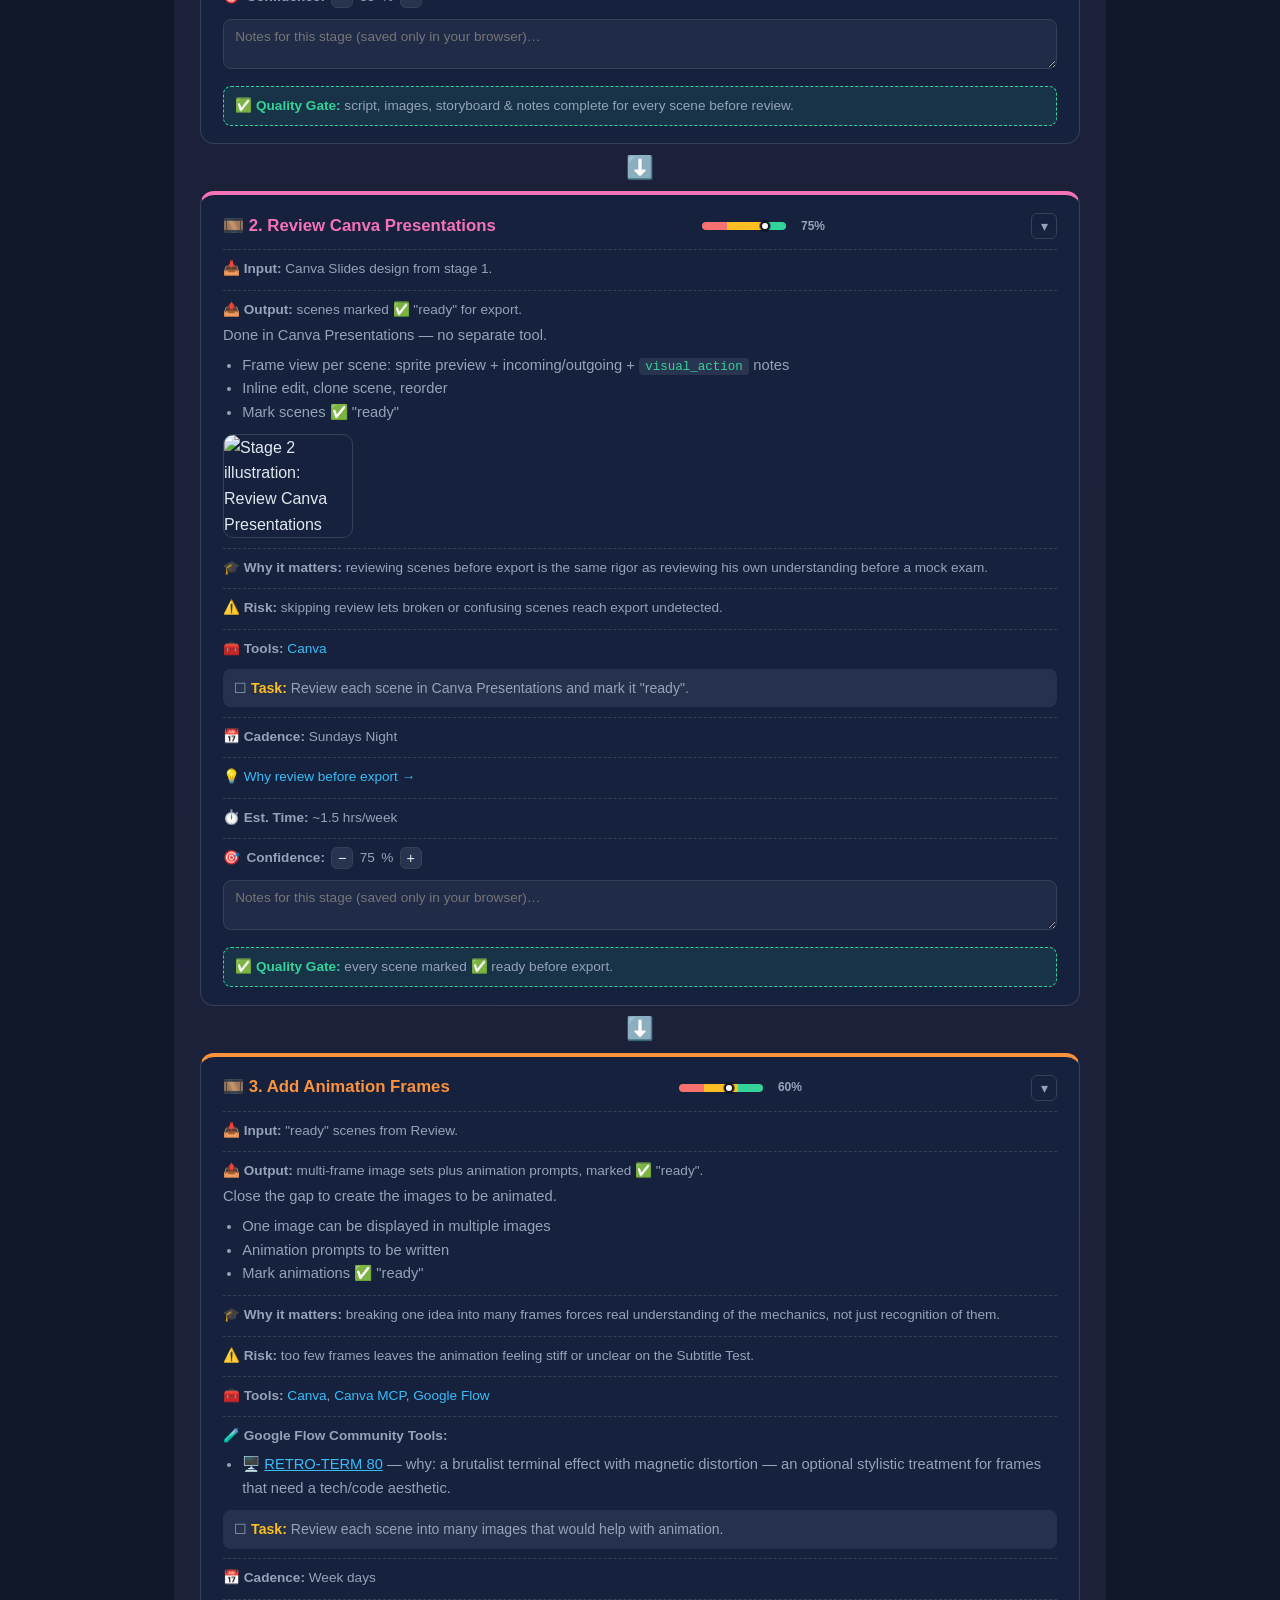
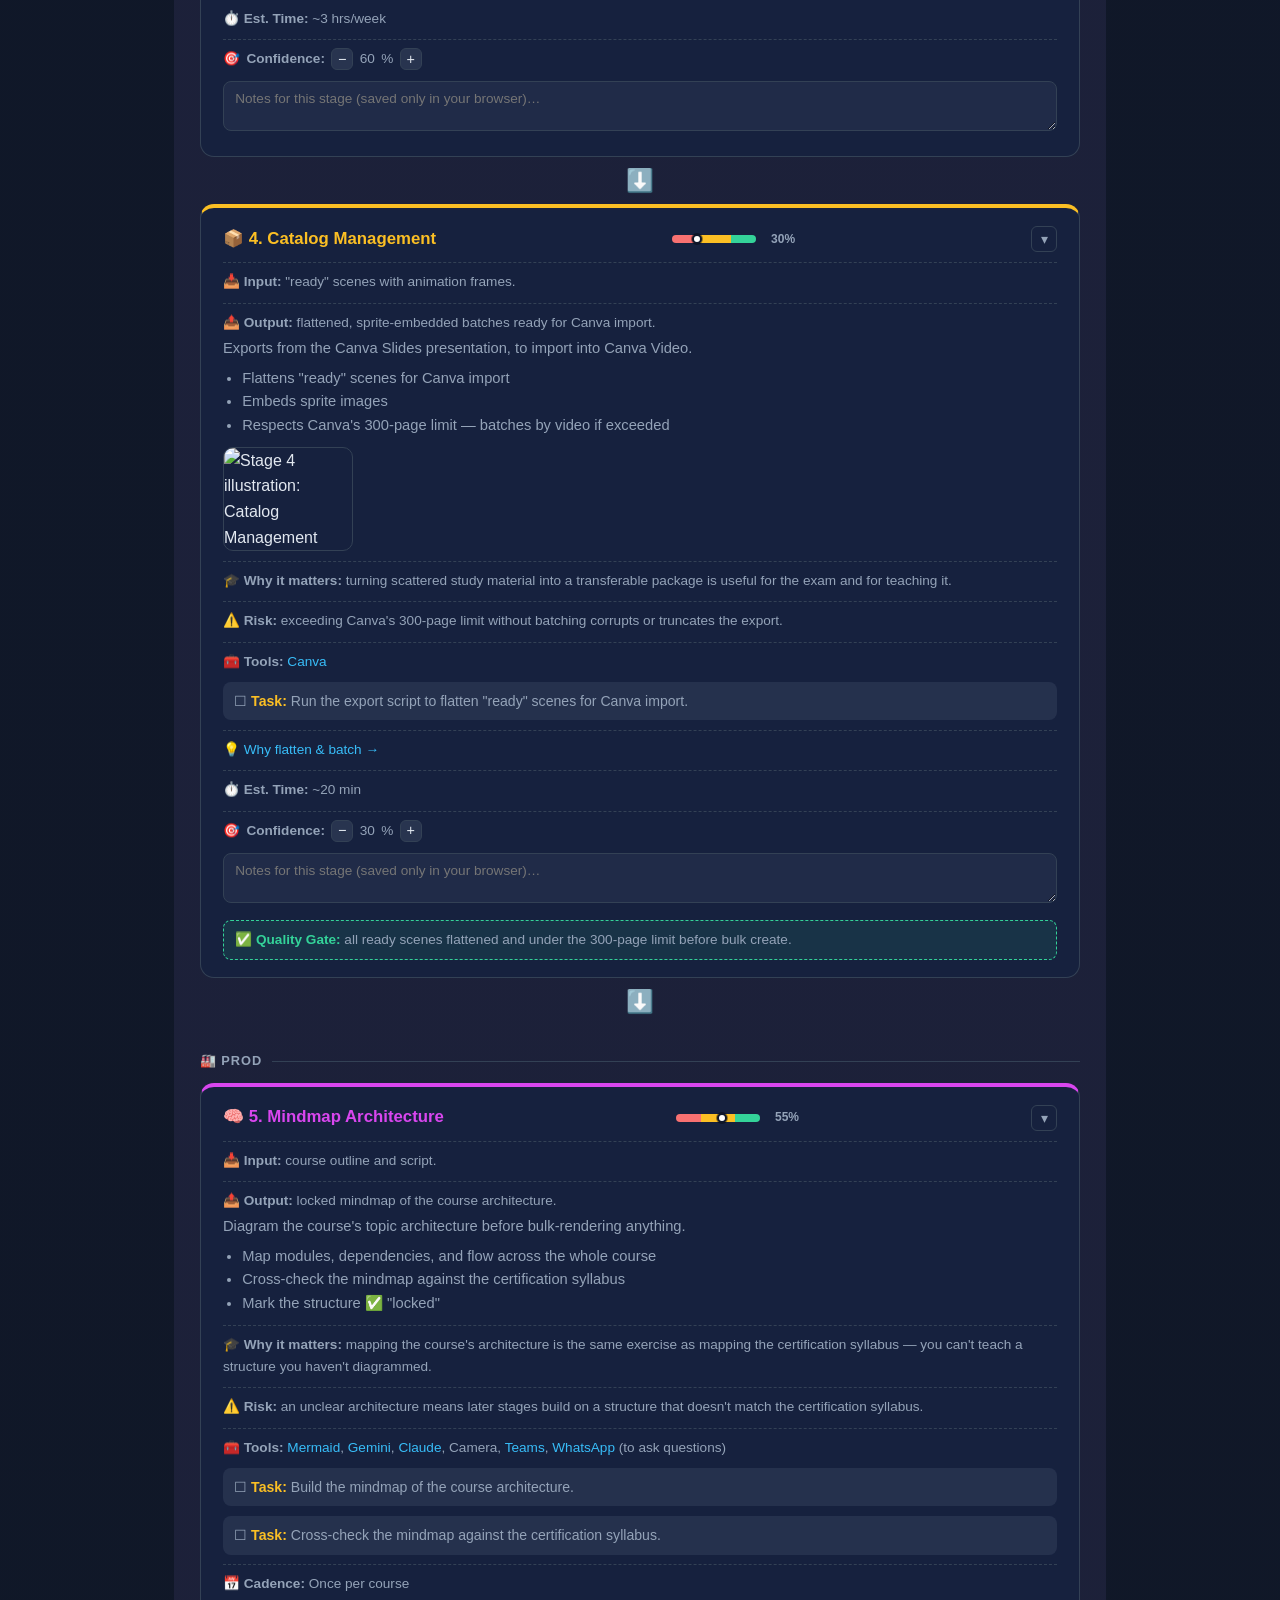
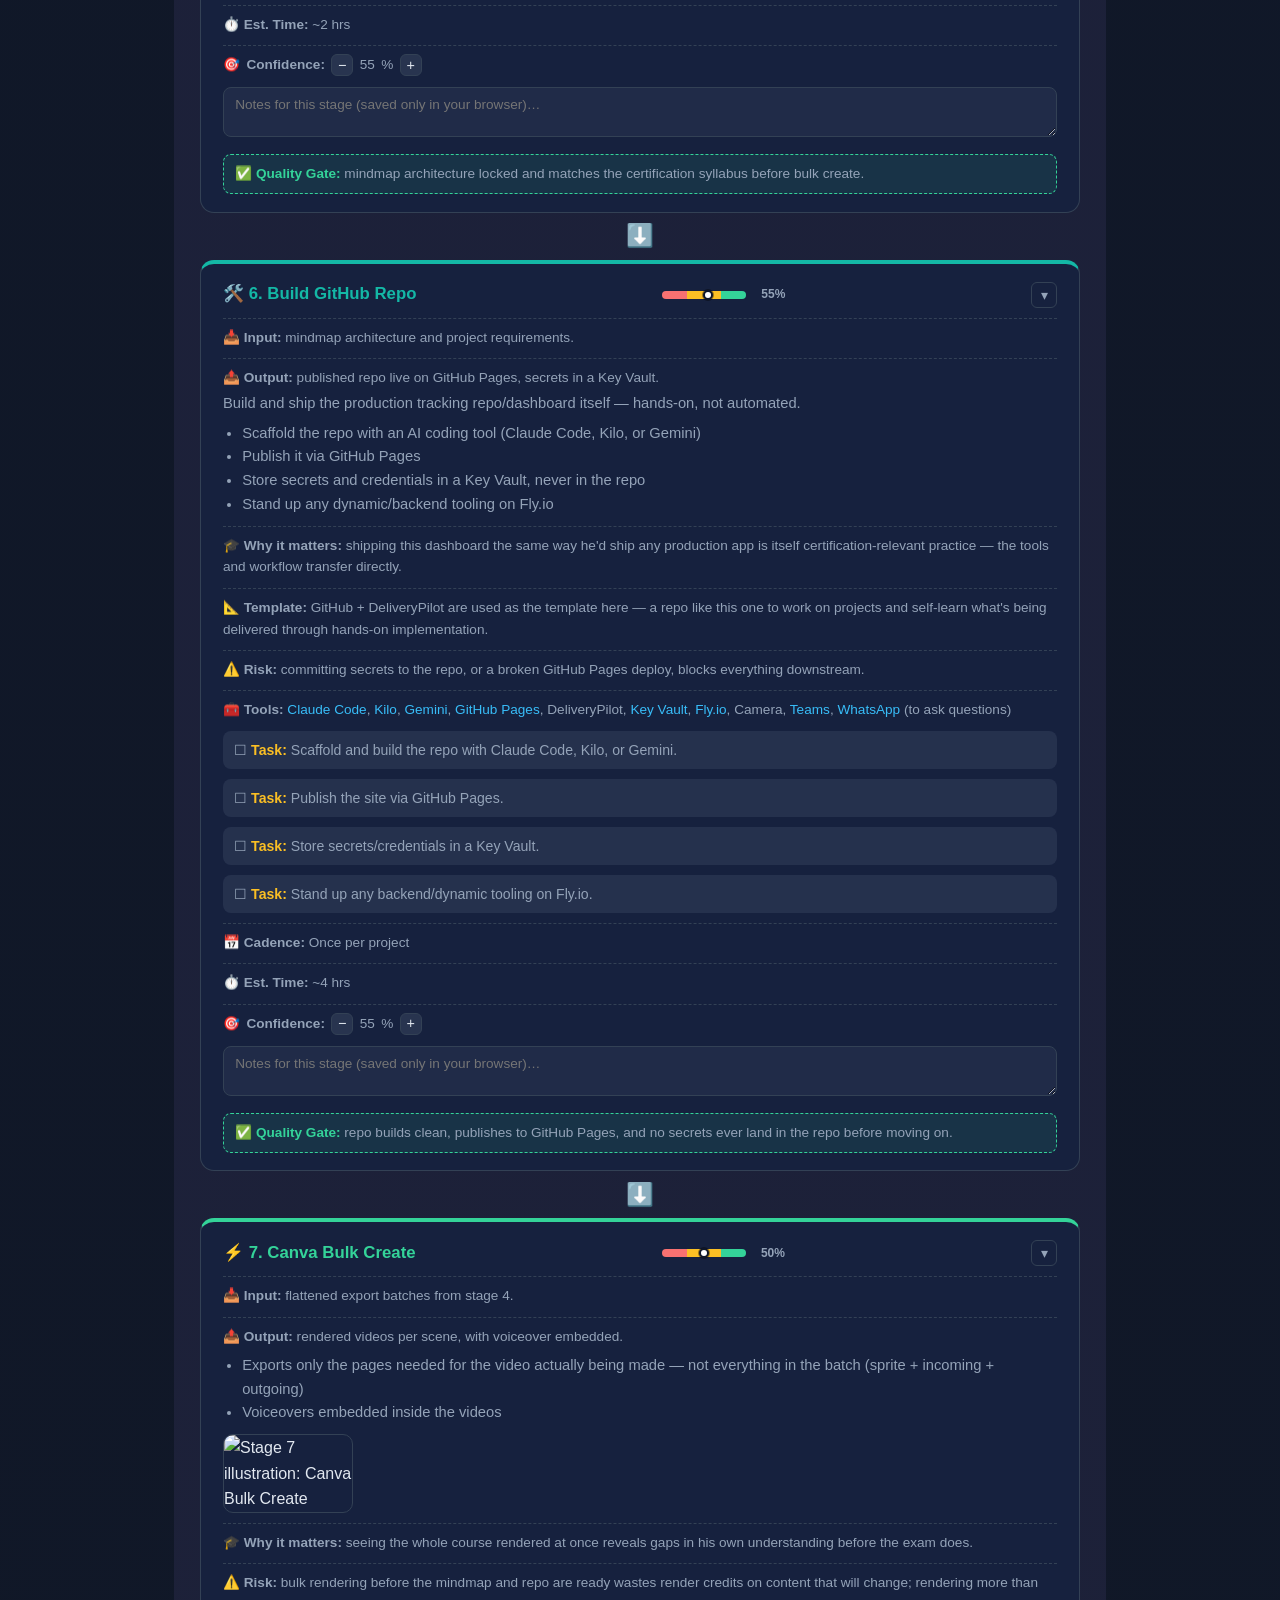
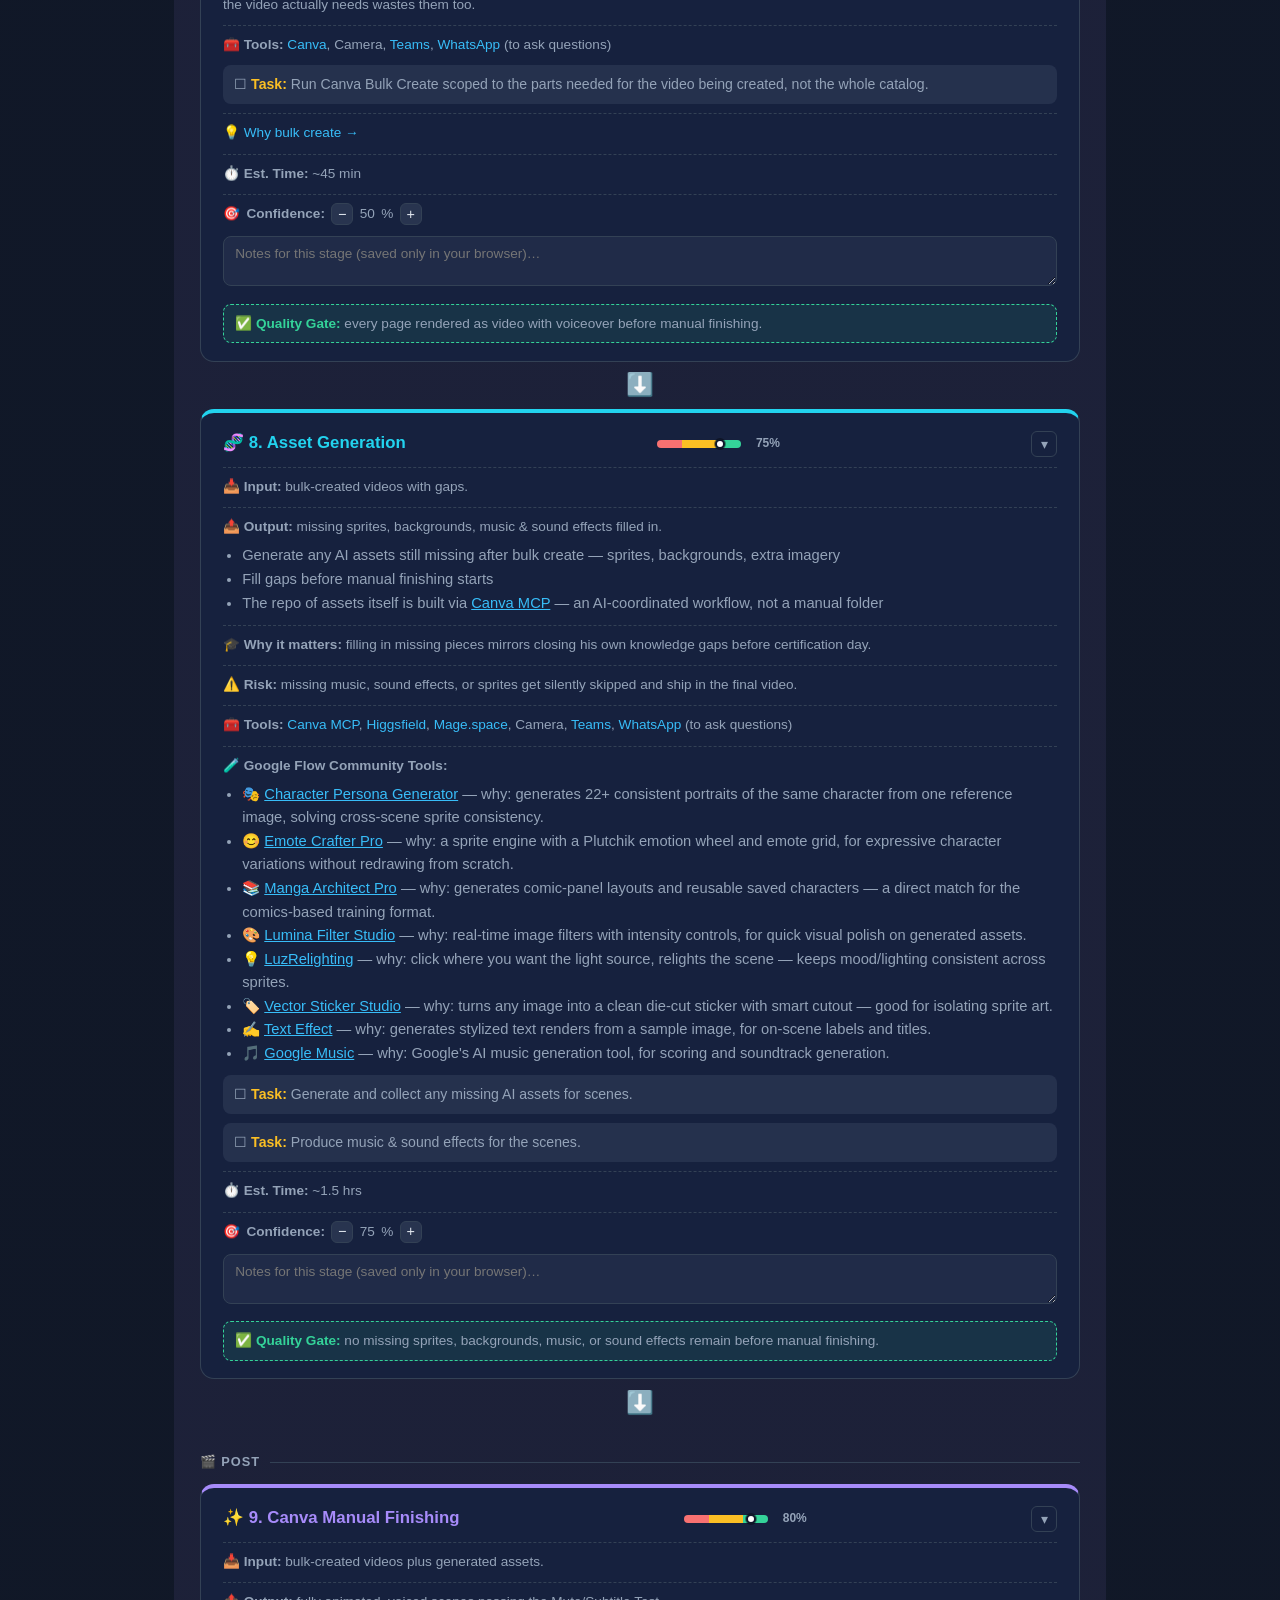
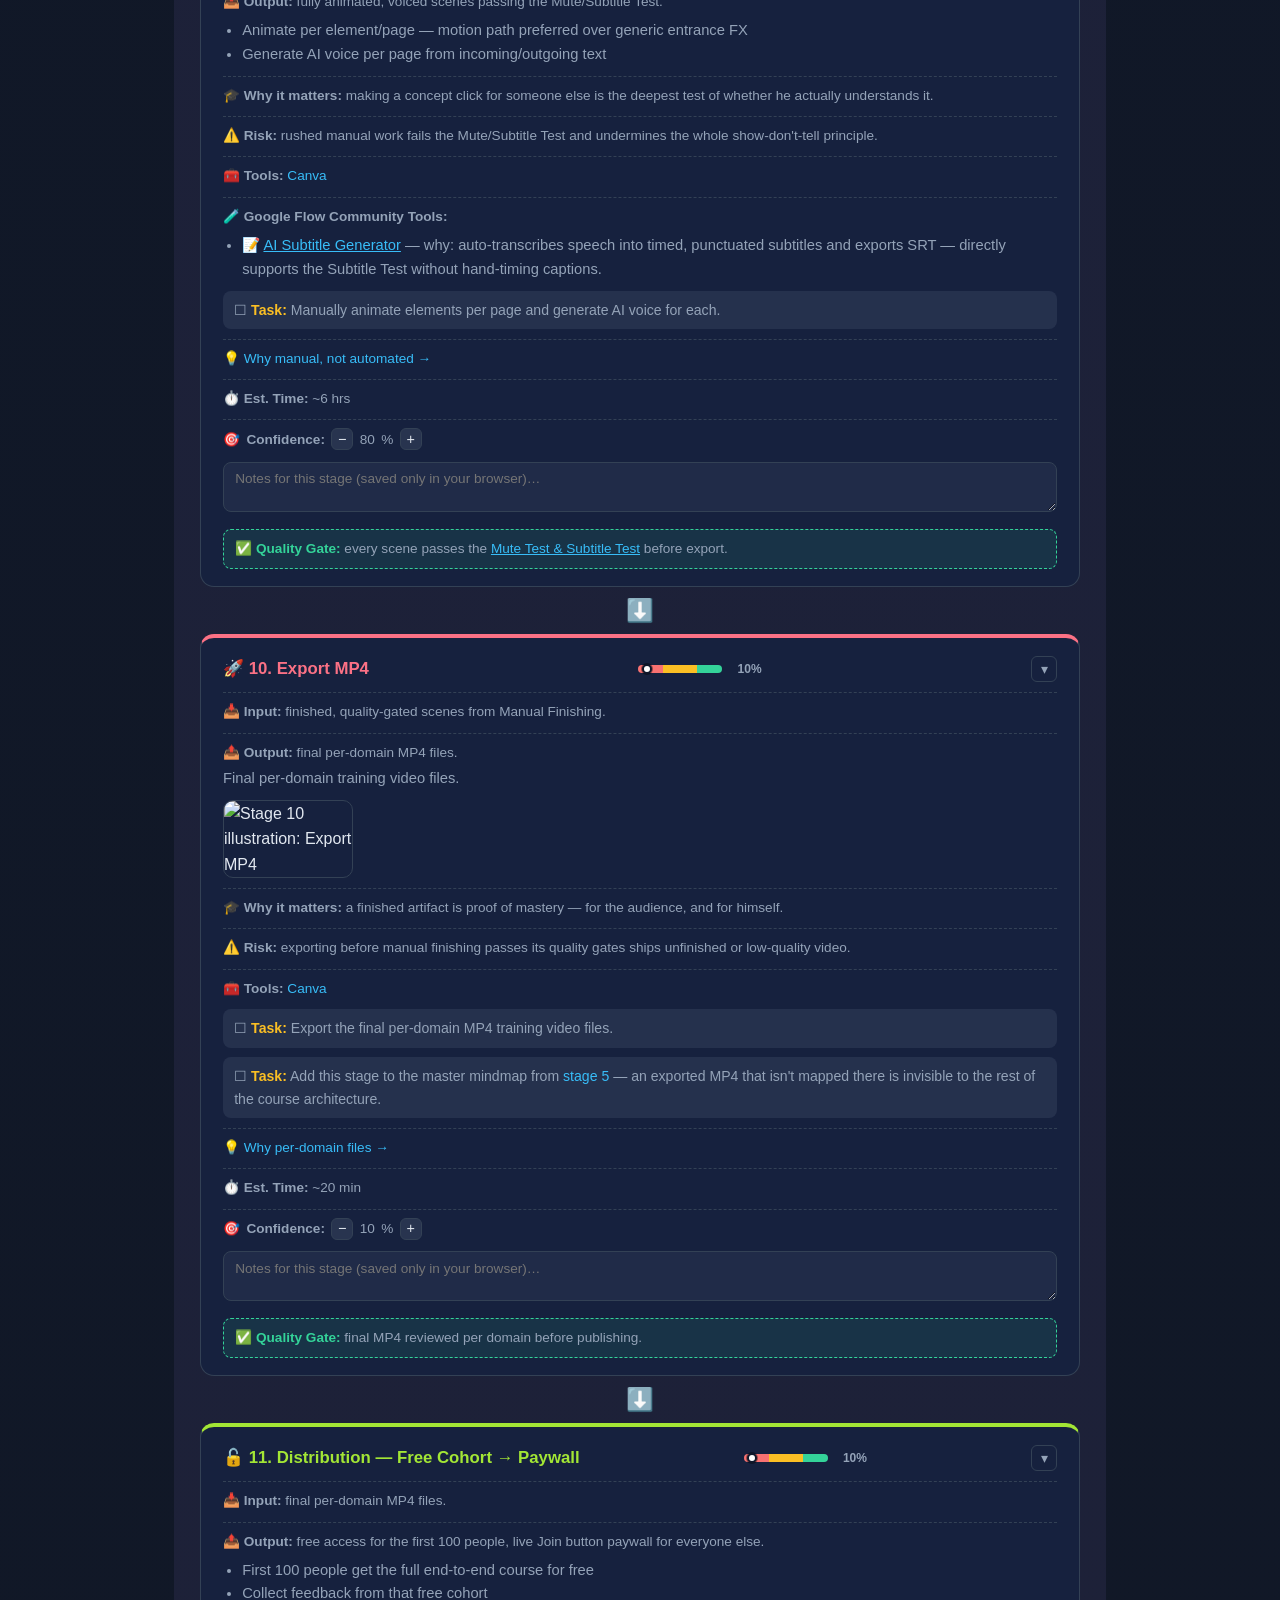
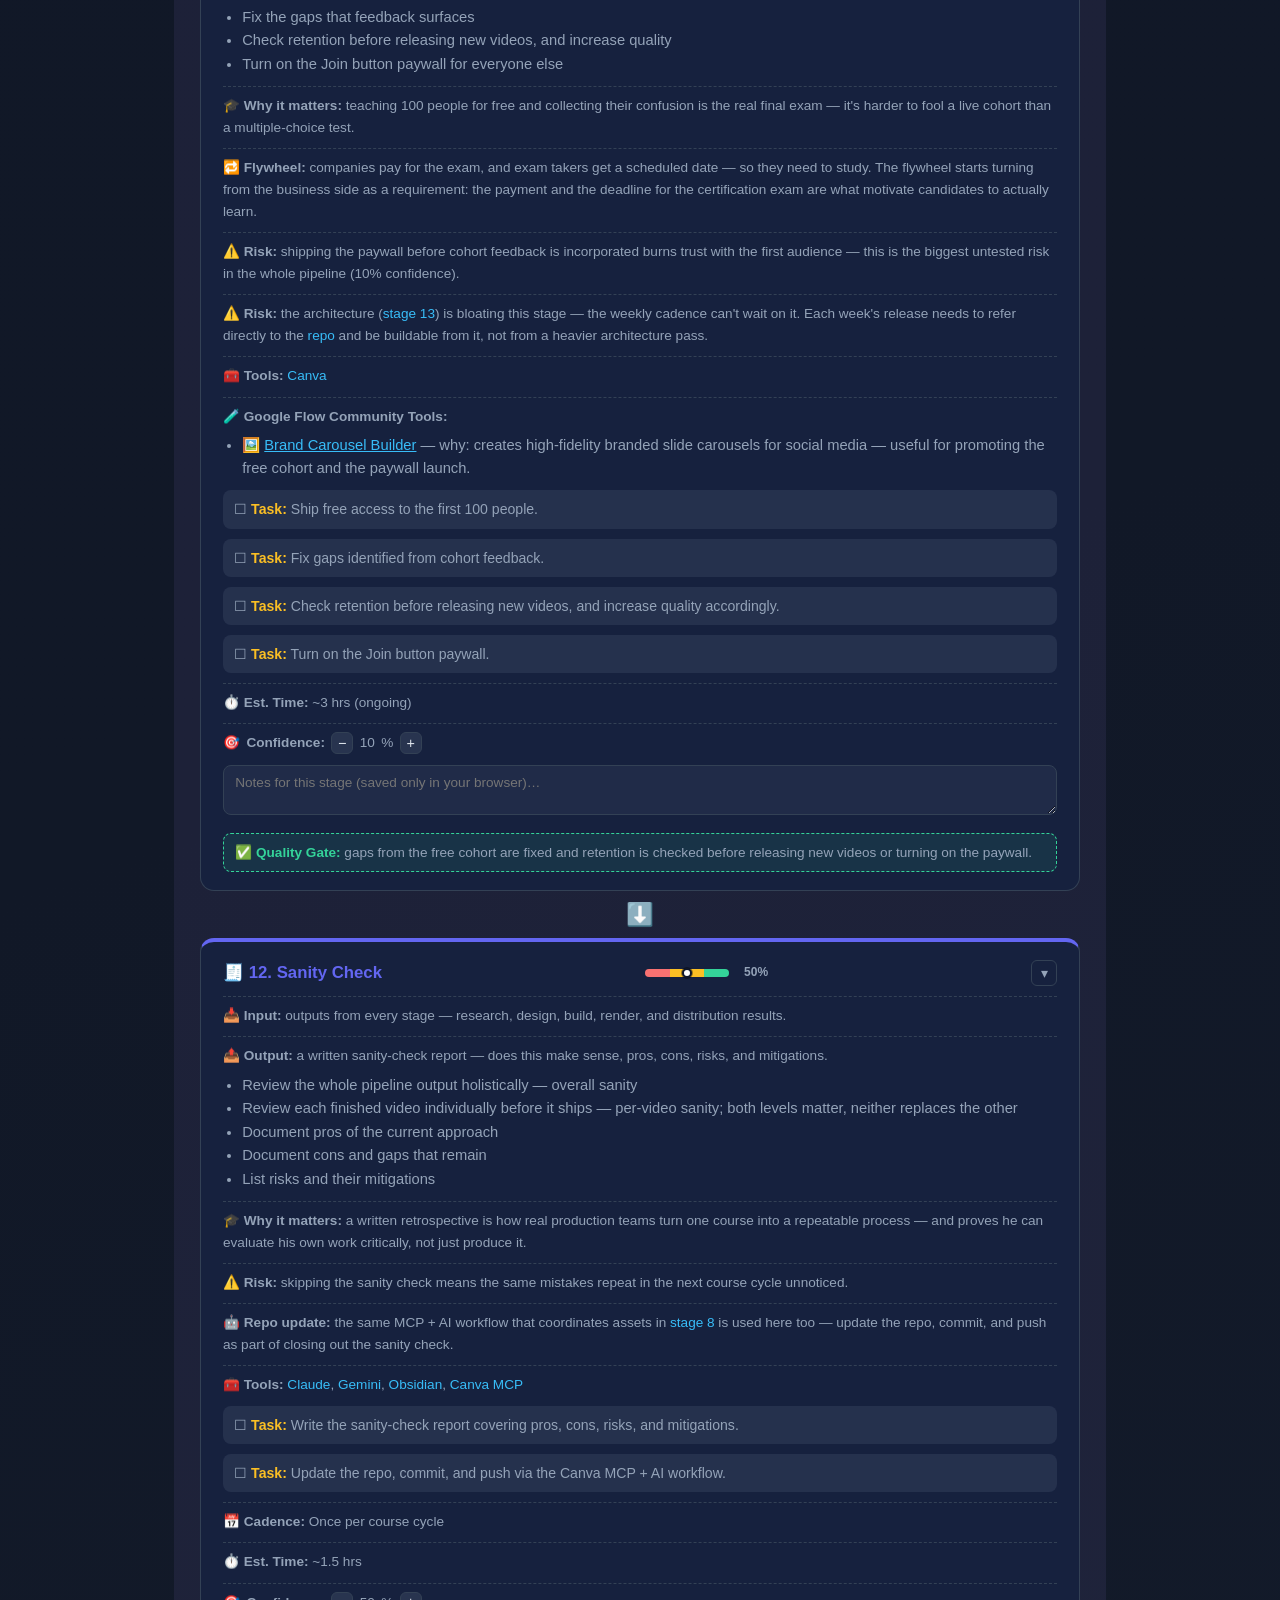
==== commit d7082010: "Show a real embedded Canva design instead of an icon link; add Wavespeed.ai - Replaced the icon-only" ====
--- a/index.html
+++ b/index.html
@@ -686,6 +686,22 @@
   @media (max-width: 1150px) {
     .right-rail { display: none; }
   }
+  .right-embed {
+    position: fixed;
+    top: 90px;
+    right: 14px;
+    width: 200px;
+    z-index: 390;
+  }
+  .canva-caption {
+    display: block;
+    text-align: center;
+    font-size: 0.72rem;
+    color: var(--muted);
+  }
+  @media (max-width: 1150px) {
+    .right-embed { display: none; }
+  }
 
   .overall-feedback {
     background: var(--card);
@@ -757,8 +773,17 @@
 </nav>
 <nav class="right-rail" aria-label="External references">
   <a href="https://claude.ai/code/artifact/ae698ab1-93dc-4940-83d8-3e05177283d4" target="_blank" rel="noopener" data-tip="Dashboard layout design (Claude artifact)" aria-label="Open Dashboard layout design artifact">🖥️</a>
-  <a href="https://canva.link/13vc3o4z6mgj2zw" target="_blank" rel="noopener" data-tip="Canva design" aria-label="Open Canva design">🎨</a>
 </nav>
+<div class="right-embed">
+  <div style="position: relative; width: 100%; height: 0; padding-top: 250.0000%;
+   padding-bottom: 0; box-shadow: 0 2px 8px 0 rgba(63,69,81,0.16); margin-top: 1.6em; margin-bottom: 0.9em; overflow: hidden;
+   border-radius: 8px; will-change: transform;">
+    <iframe loading="lazy" style="position: absolute; width: 100%; height: 100%; top: 0; left: 0; border: none; padding: 0;margin: 0;"
+      src="https://www.canva.com/design/DAHQxbWbf0A/ntOxysFK-sNXq6qG0UDV2A/view?embed" allowfullscreen="allowfullscreen" allow="fullscreen">
+    </iframe>
+  </div>
+  <a href="https://www.canva.com/design/DAHQxbWbf0A/ntOxysFK-sNXq6qG0UDV2A/view?utm_content=DAHQxbWbf0A&amp;utm_campaign=designshare&amp;utm_medium=embeds&amp;utm_source=link" target="_blank" rel="noopener" class="canva-caption">Infographic - Video Production Pipeline</a> by Rifat Erdem Sahin
+</div>
 <nav class="topnav">
   <a href="?section=problem">🧩 Problem</a>
   <a href="?section=solution">✅ Solution</a>
@@ -783,7 +808,7 @@
 <div class="wrap">
 
   <header>
-    <div class="version" id="versionBadge" data-updated="2026-07-29T22:05:17Z">v8.10.0 · Updated 2026-07-29 22:05 UTC · <span id="updatedAgo"></span></div>
+    <div class="version" id="versionBadge" data-updated="2026-07-29T22:34:14Z">v8.11.0 · Updated 2026-07-29 22:34 UTC · <span id="updatedAgo"></span></div>
     <h1>🎬 Animated Technical Training</h1>
     <p class="tagline">Show, don't tell. A repo-driven video production pipeline that turns scripts, storyboards &amp; sprites into animated technical training videos using Canva + AI.</p>
     <div class="links">
@@ -1462,7 +1487,7 @@
             <tr><td>Screenshots</td><td>ffmpeg (fps=1/10)</td><td>One-flag extraction, already a dependency</td><td>Free</td></tr>
             <tr><td>Voiceover (Draft)</td><td>Kokoro (self-hosted on fly.io)</td><td>$0 marginal cost for unlimited iterations</td><td>Free</td></tr>
             <tr><td>Voiceover (Final)</td><td>ElevenLabs</td><td>Superior voice cloning &amp; quality</td><td>Paid (final only)</td></tr>
-            <tr><td>Sound Effects</td><td>ElevenLabs SFX API</td><td>Best prompt-to-sound quality, short clips</td><td>Low (per-use)</td></tr>
+            <tr><td>Sound Effects</td><td>ElevenLabs SFX API, <a href="https://wavespeed.ai/audio-generator" target="_blank" rel="noopener">Wavespeed.ai</a></td><td>Best prompt-to-sound quality, short clips</td><td>Low (per-use)</td></tr>
             <tr><td>Music / Scoring</td><td>fal.ai (Stable Audio + Ace-Step + Minimax)</td><td>Model matched to cue length &amp; style needs</td><td>Low</td></tr>
             <tr><td>Static Visuals</td><td>Grok Aurora (images) + Local SVG/Mermaid</td><td>Cheap AI for photos/illustrations; free editable diagrams</td><td>Low + Free</td></tr>
             <tr><td>B-Roll</td><td>Gemini Veo (in development)</td><td>Potential cheap replacement for stock footage</td><td>Low (in dev)</td></tr>
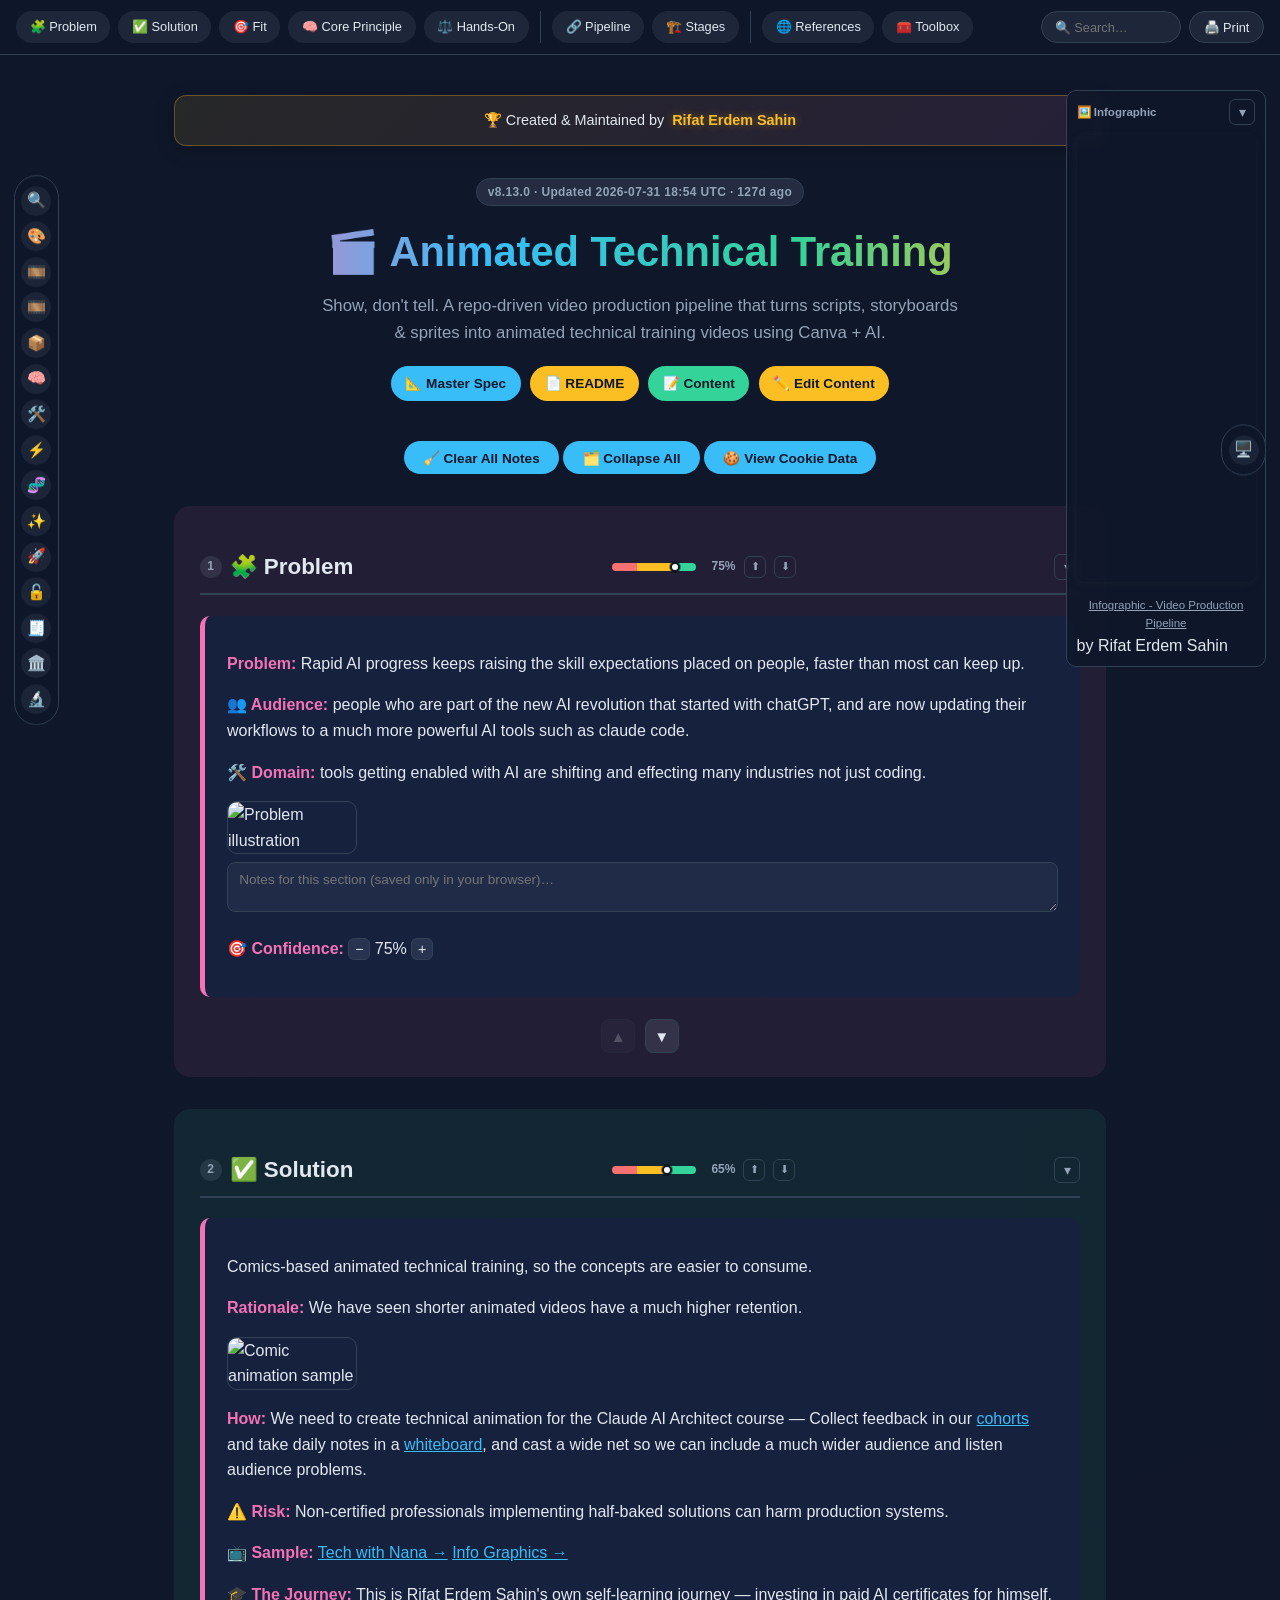
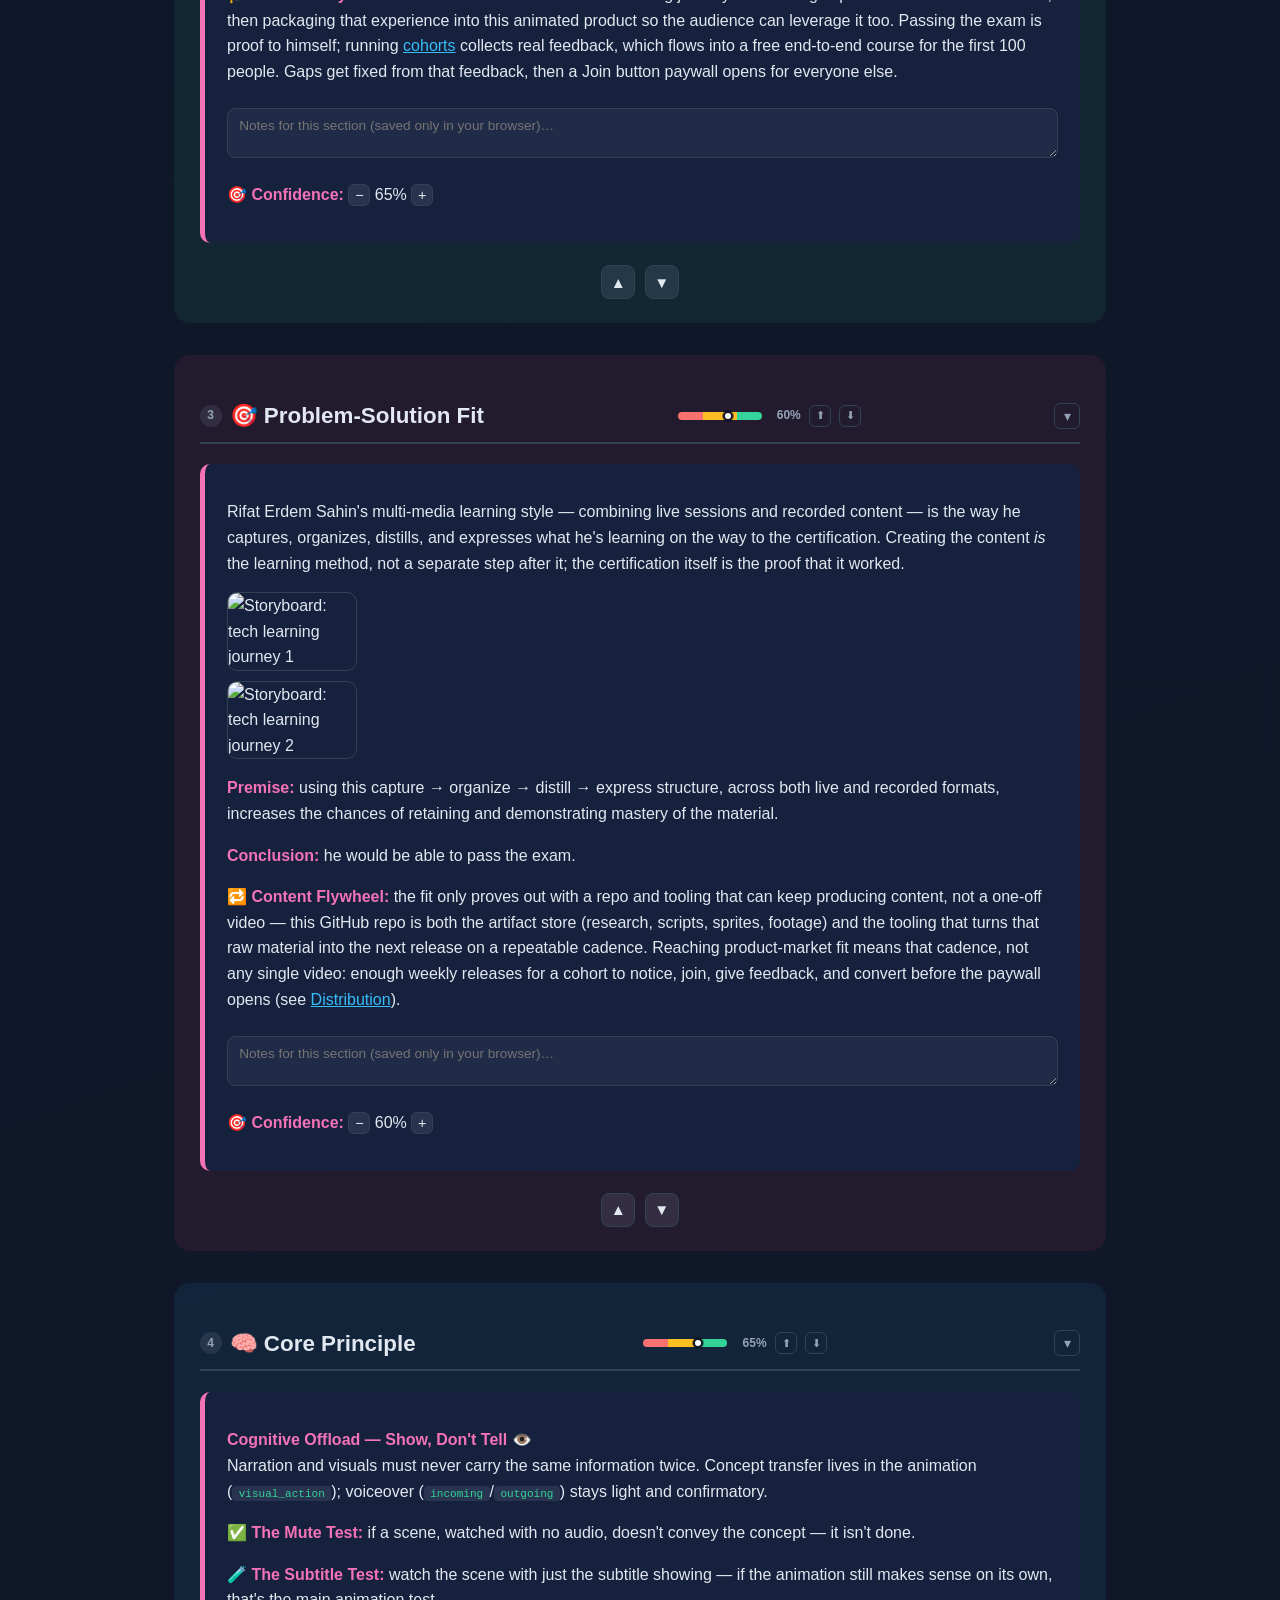
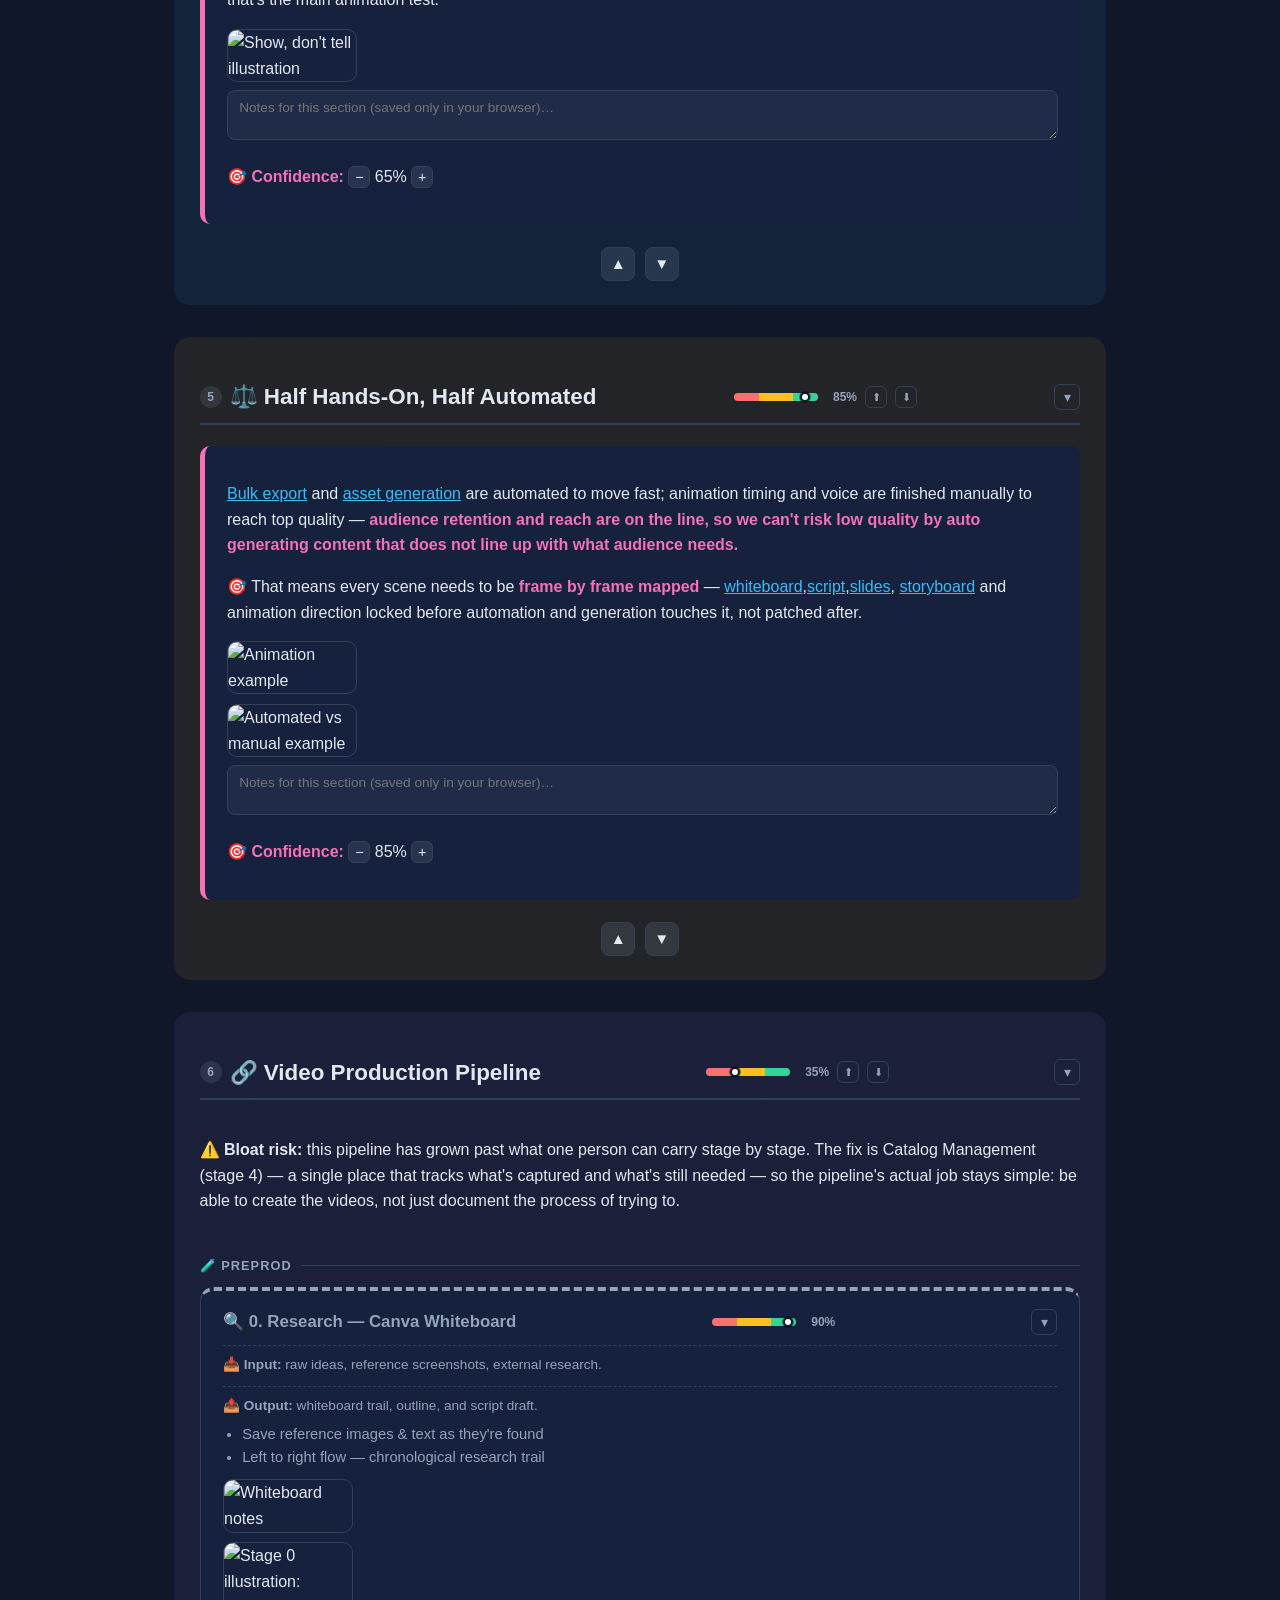
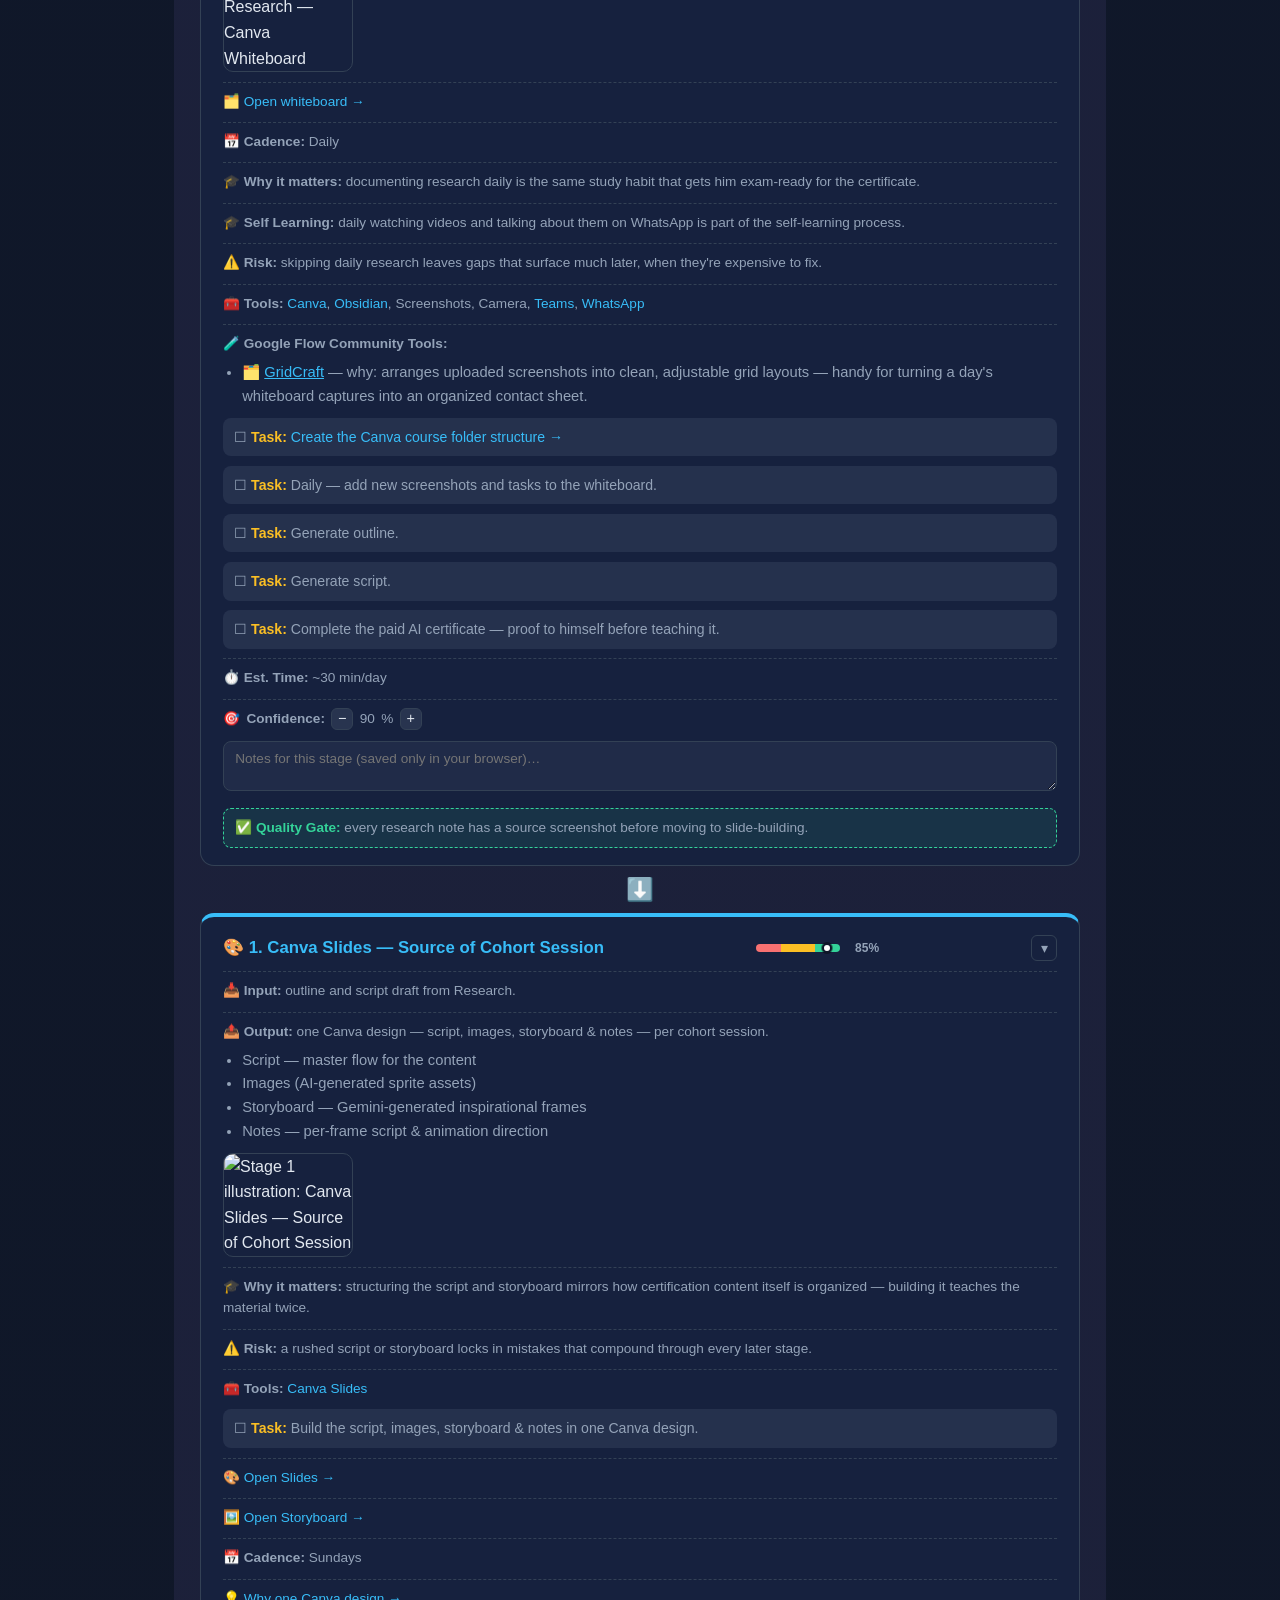
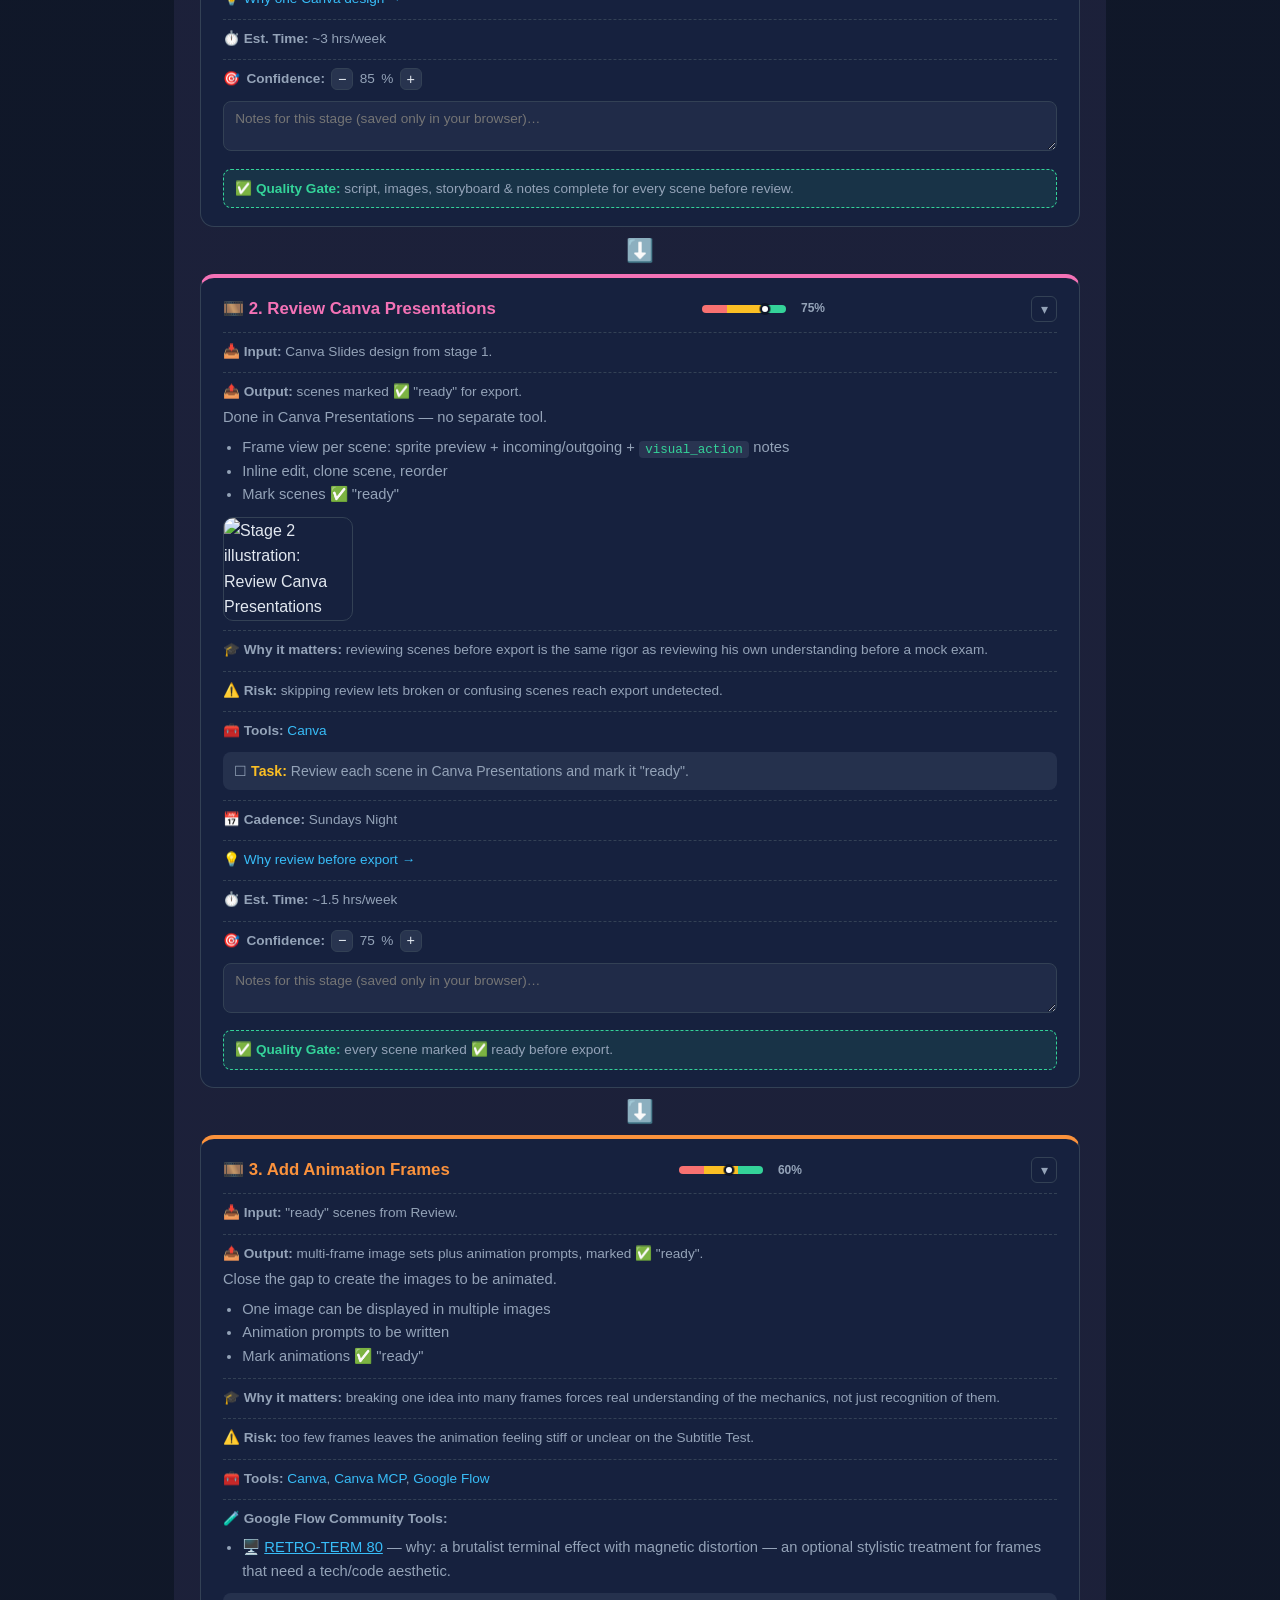
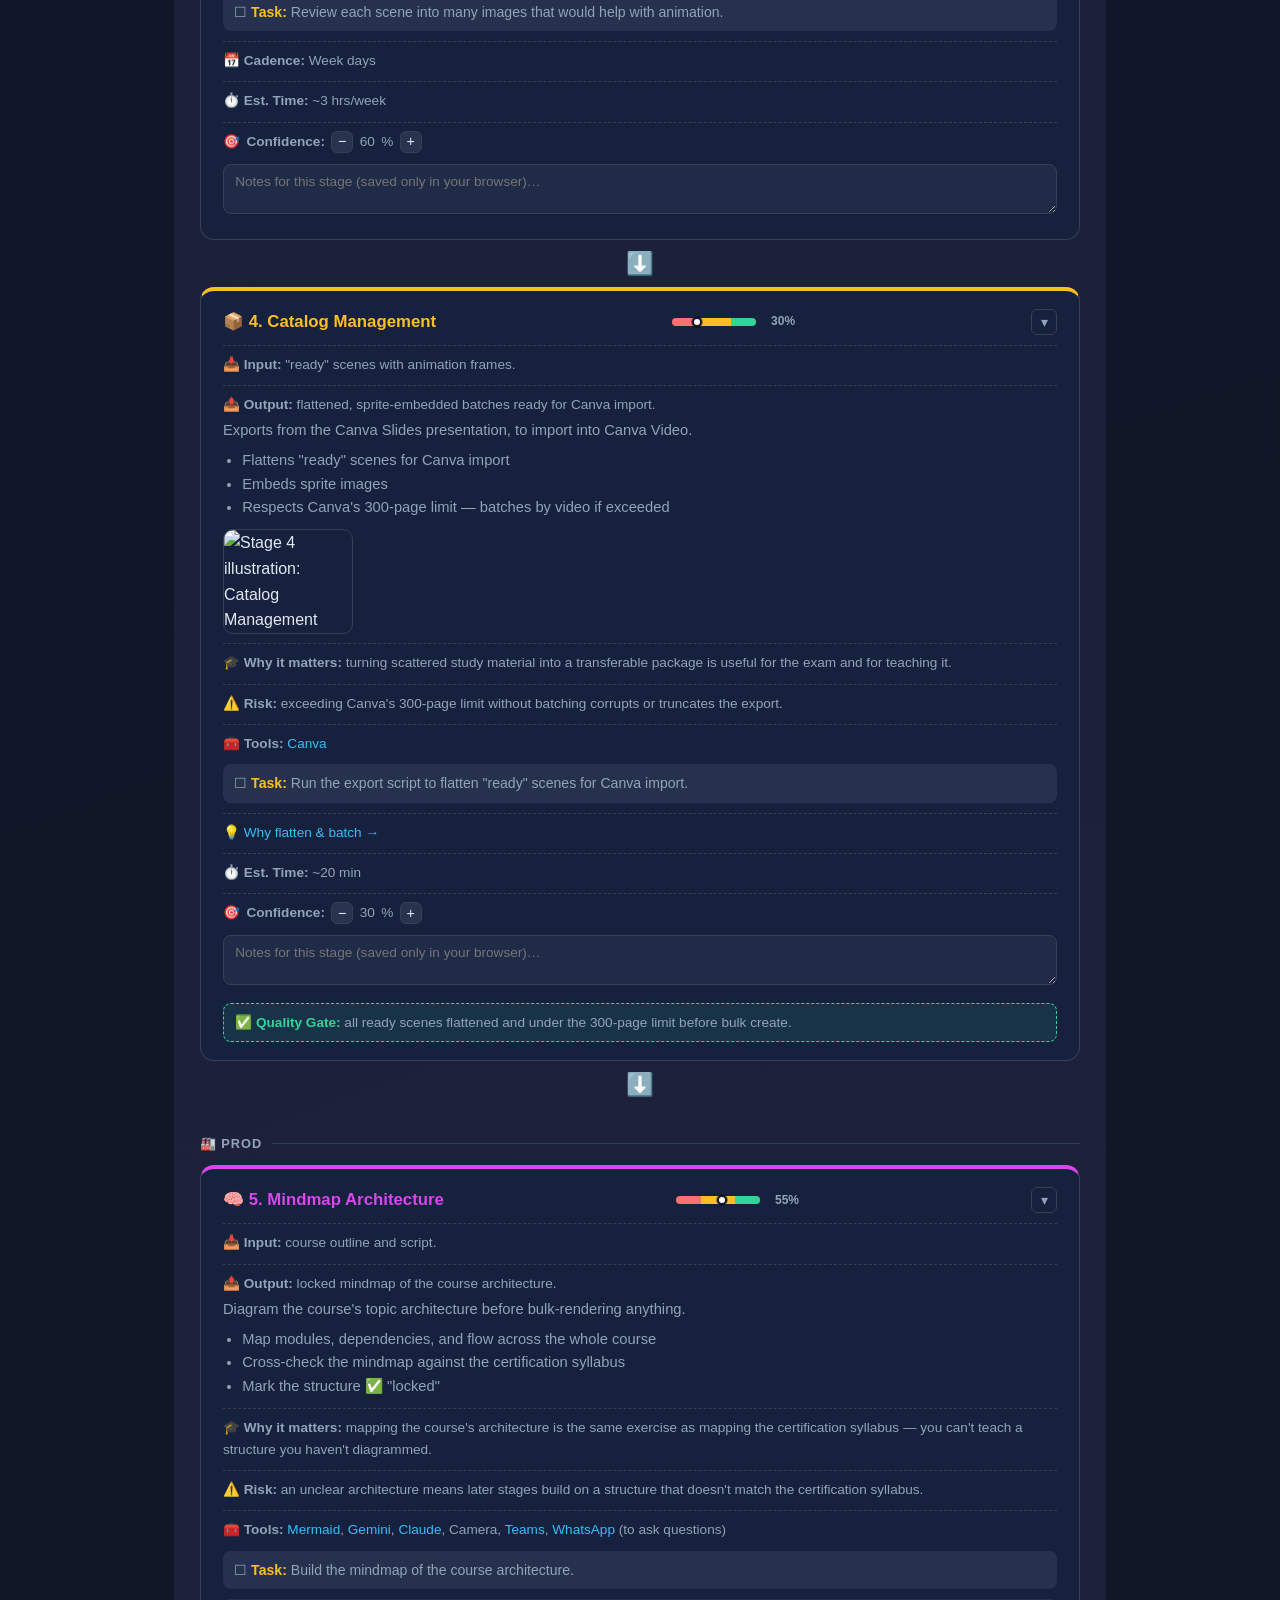
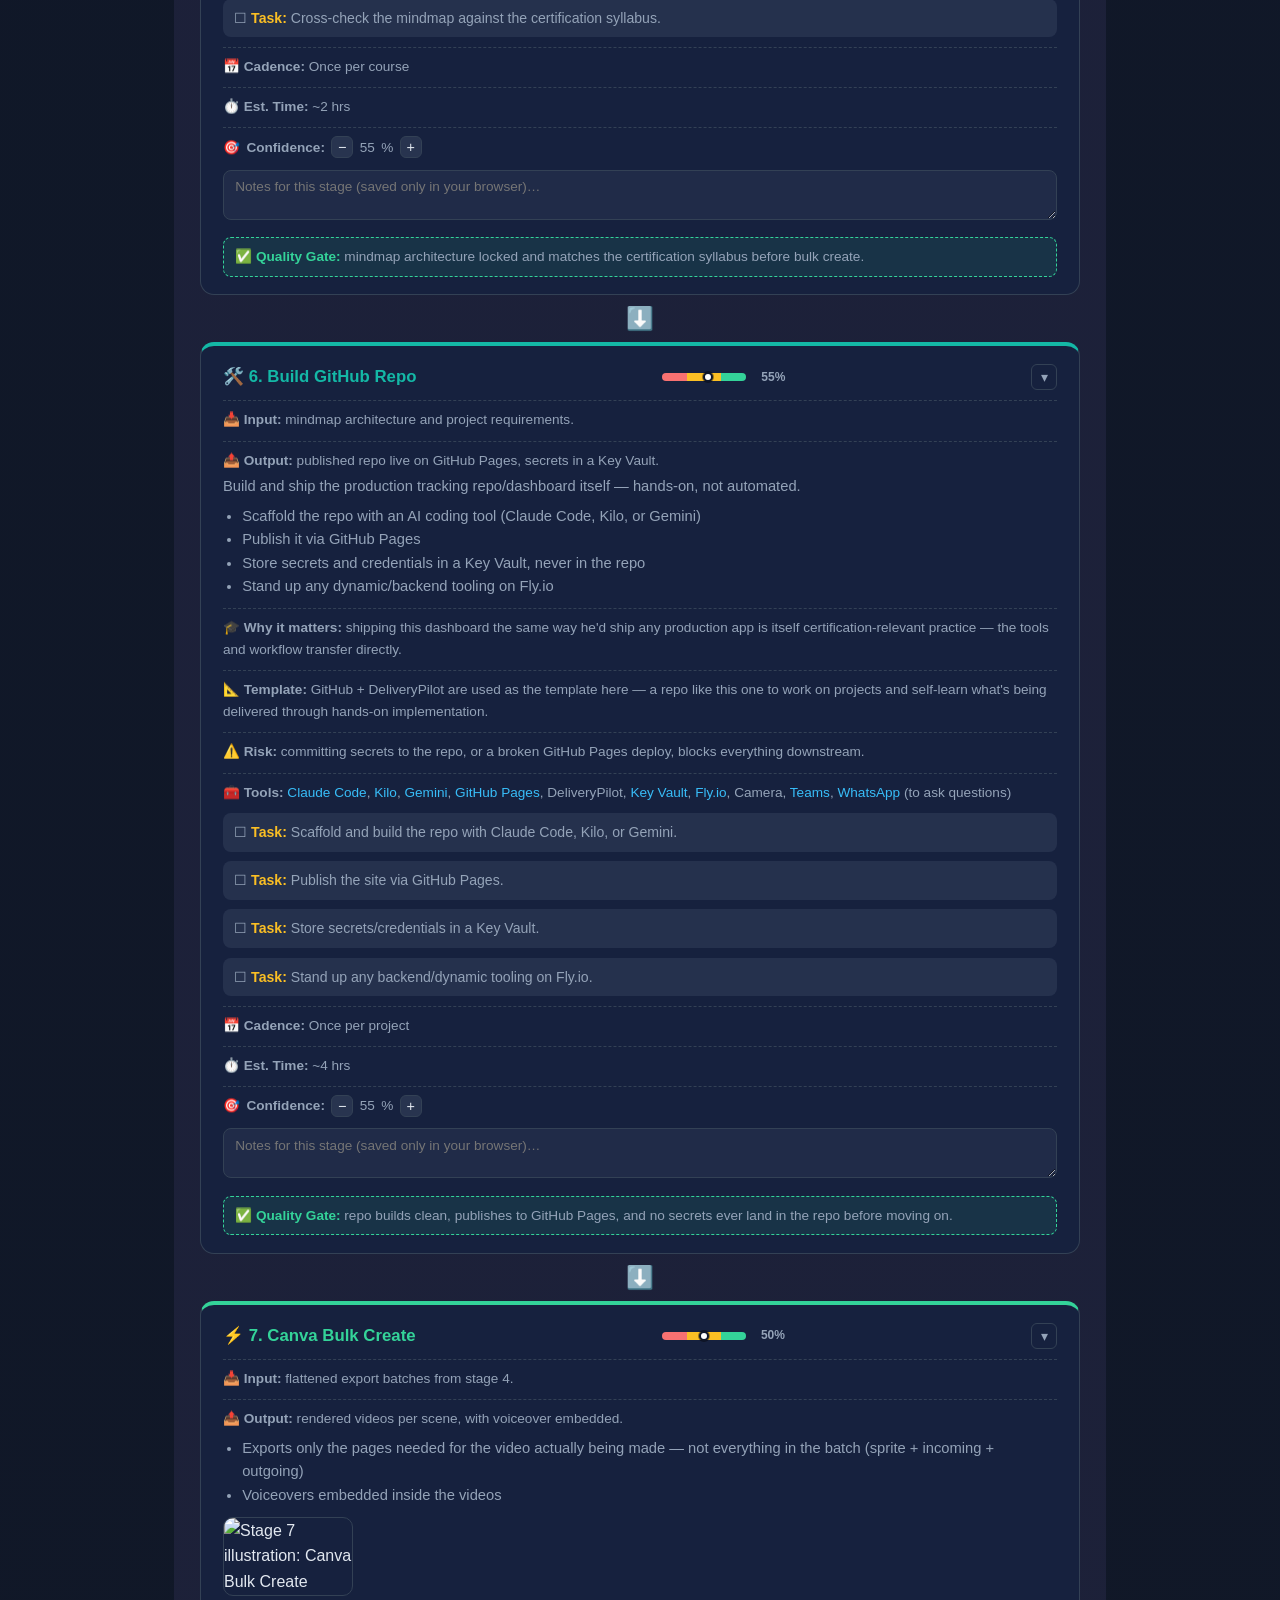
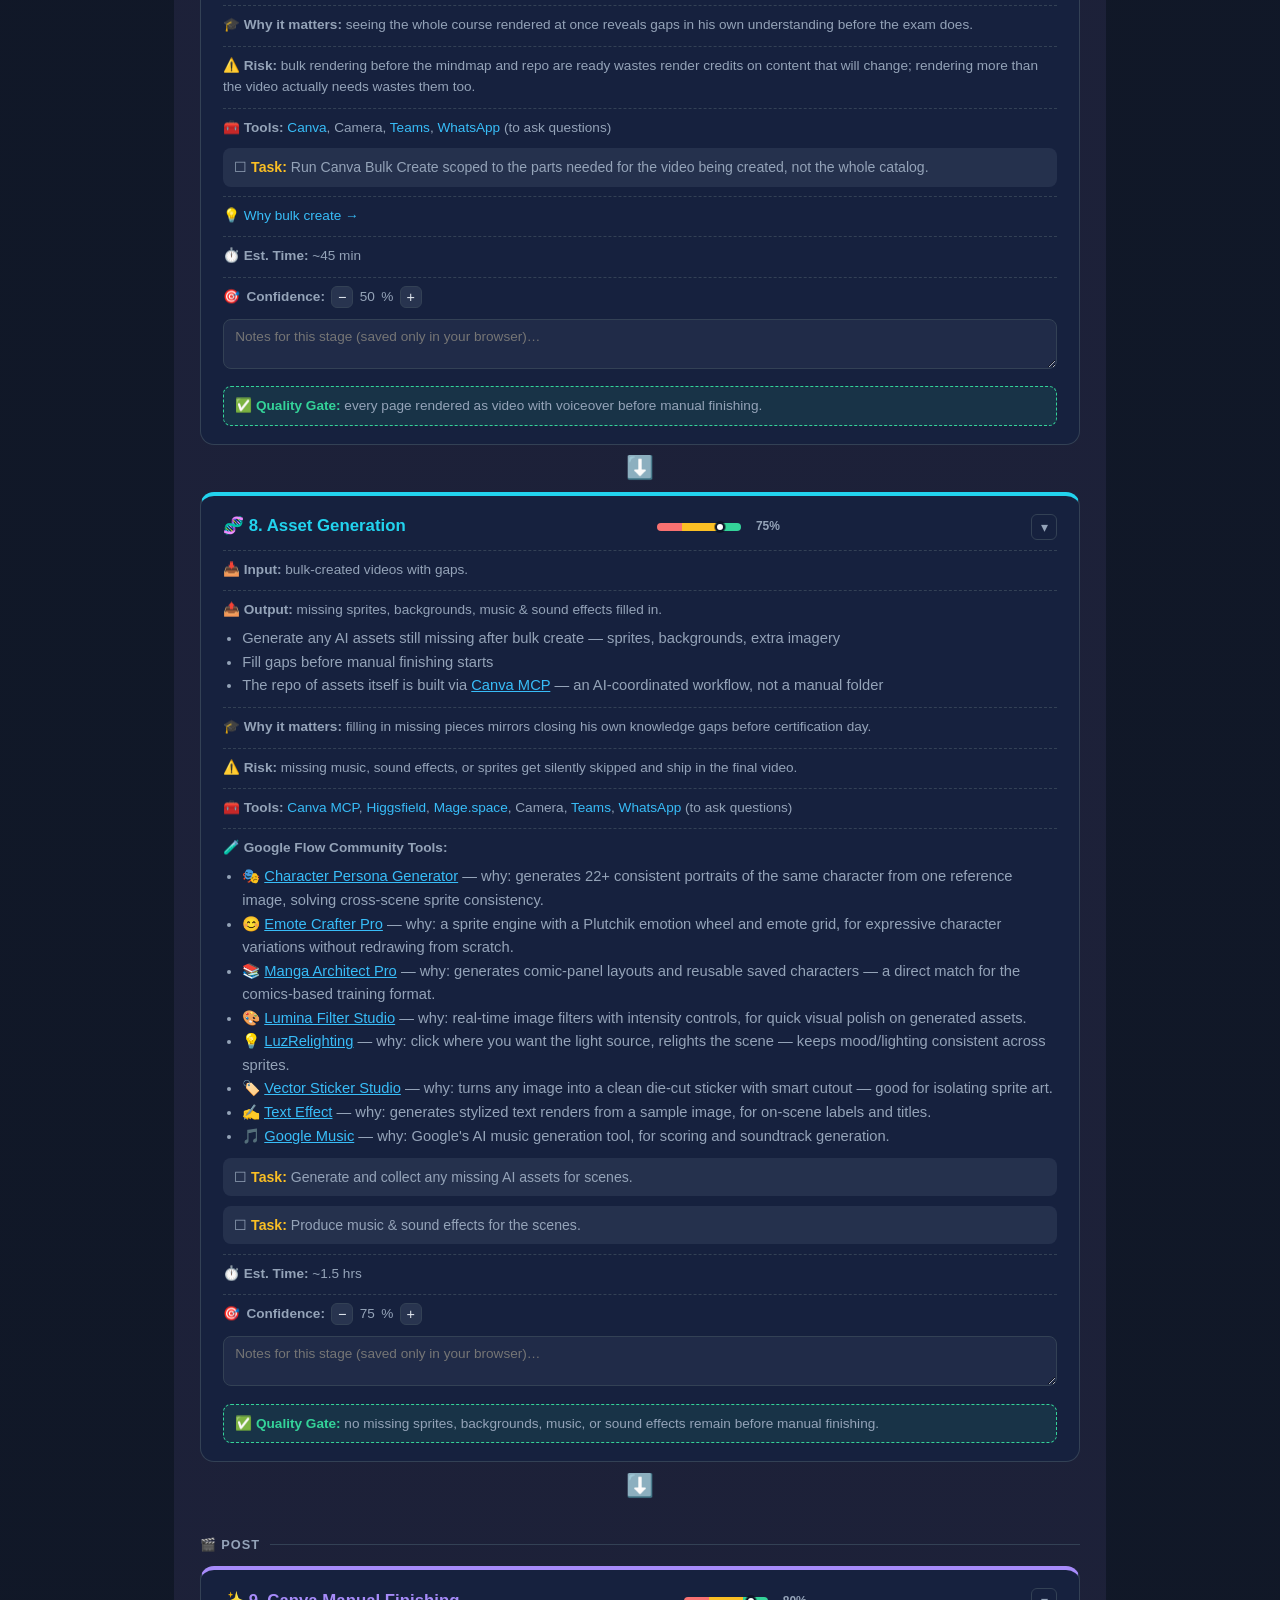
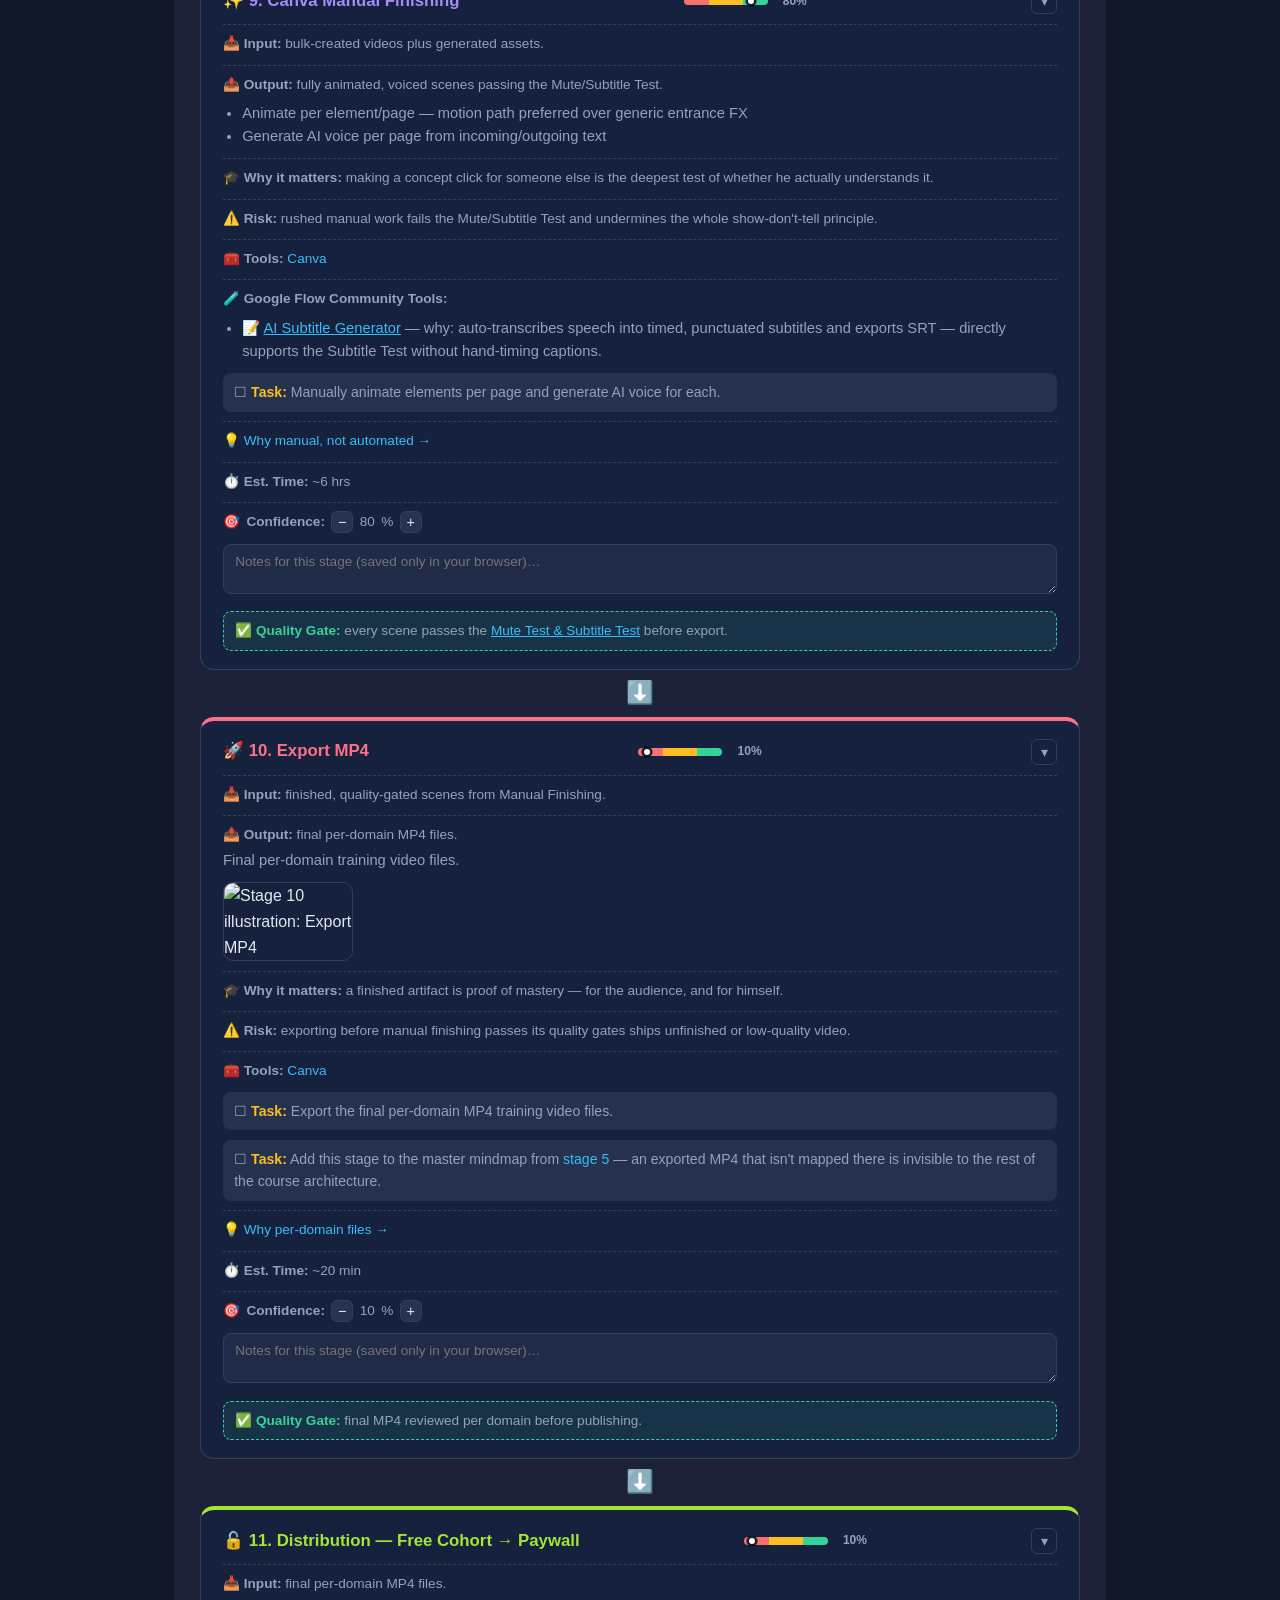
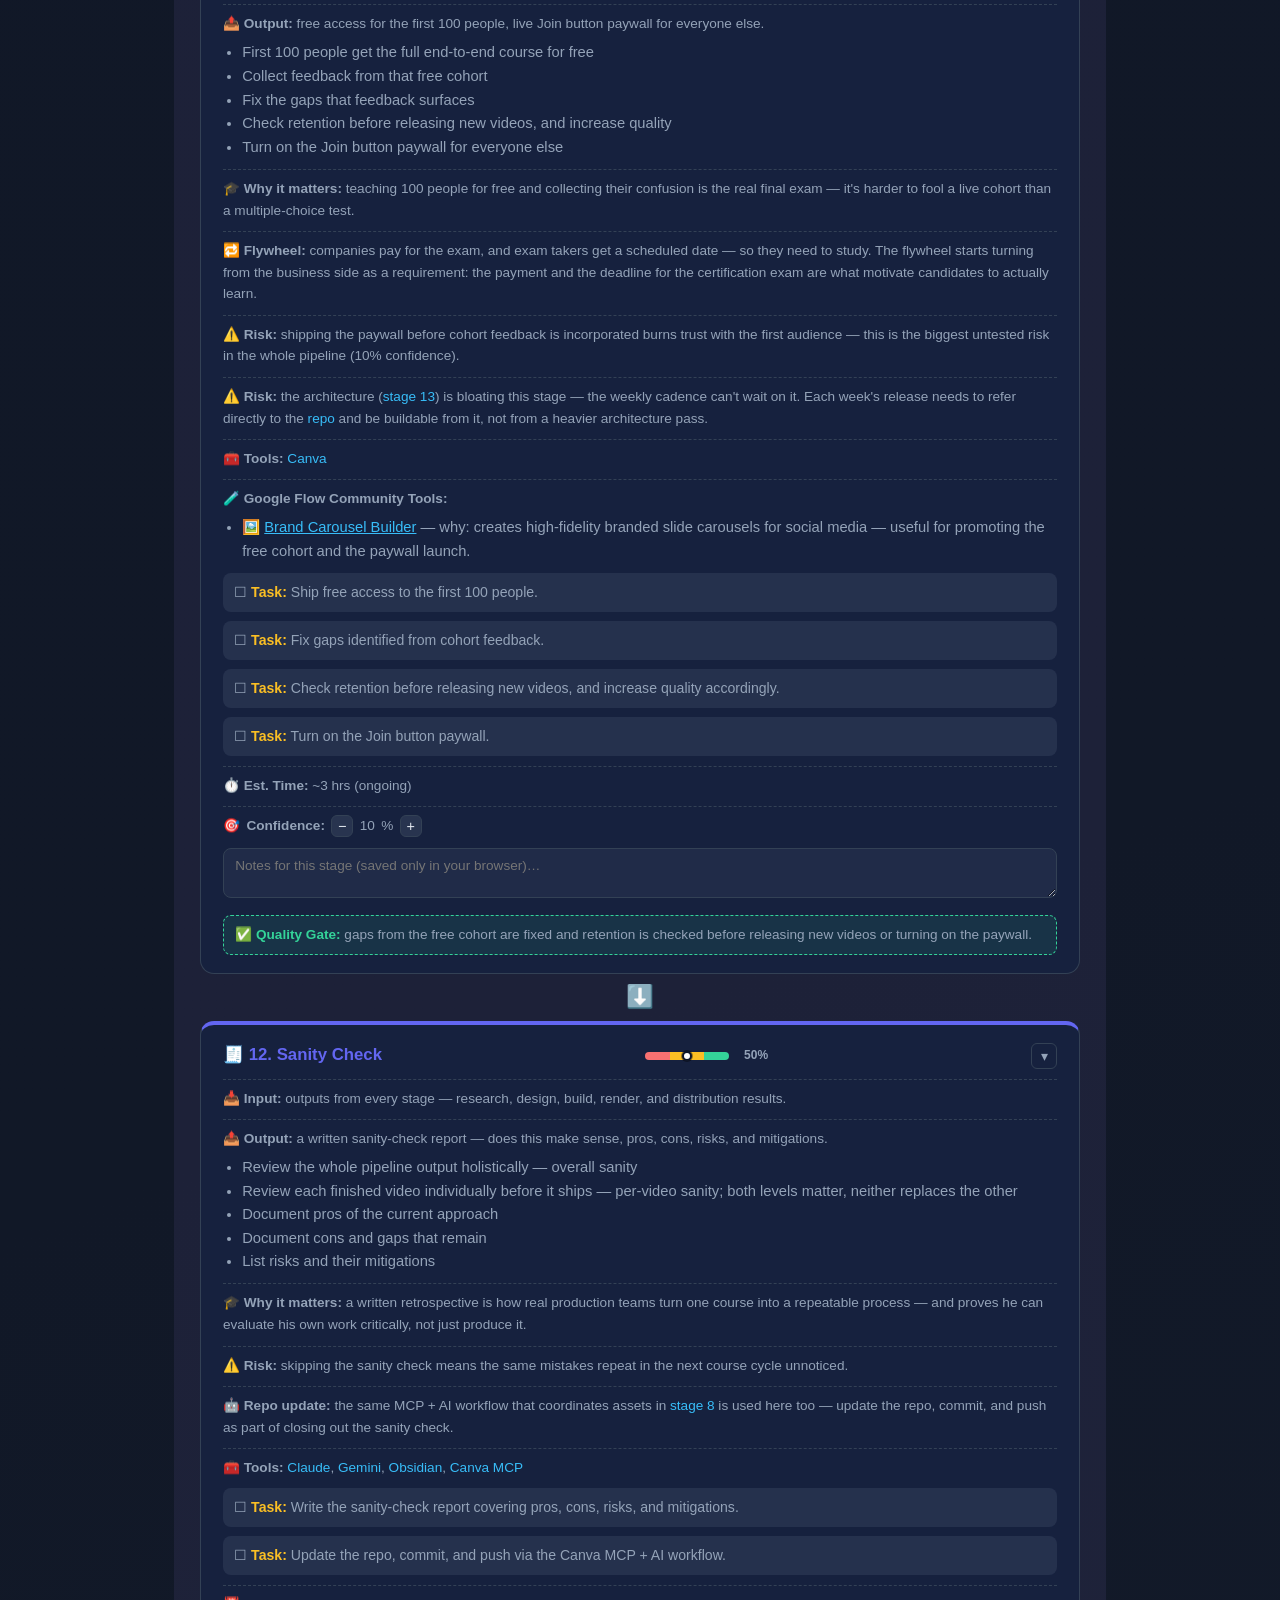
==== commit 891781d4: "feat: add CREDITS banner at the top of the page, optimize print layout, and bump version to v8.13.0" ====
--- a/index.html
+++ b/index.html
@@ -108,6 +108,31 @@
     outline: none;
   }
   .topnav-search:focus { border-color: var(--accent2); width: 180px; }
+  .topnav-print {
+    flex: 0 0 auto;
+    color: var(--text);
+    background: rgba(148,163,184,0.12);
+    border: 1px solid var(--border);
+    font-size: 0.8rem;
+    padding: 0.35rem 0.85rem;
+    border-radius: 999px;
+    cursor: pointer;
+    white-space: nowrap;
+    display: inline-flex;
+    align-items: center;
+    justify-content: center;
+    transition: all 0.2s cubic-bezier(0.4, 0, 0.2, 1);
+    font-family: inherit;
+    outline: none;
+  }
+  .topnav-print:hover {
+    background: rgba(56,189,248,0.2);
+    border-color: var(--accent2);
+    transform: translateY(-1px);
+  }
+  .topnav-print:active {
+    transform: translateY(0);
+  }
   .topnav-item { position: relative; display: inline-flex; }
   .topnav-divider { width: 1px; align-self: stretch; background: var(--border); flex: 0 0 auto; margin: 0 0.2rem; }
   .topnav-dropdown {
@@ -692,7 +717,25 @@
     right: 14px;
     width: 200px;
     z-index: 390;
-  }
+    background: rgba(15,23,42,0.85);
+    border: 1px solid var(--border);
+    border-radius: 10px;
+    padding: 0.5rem 0.6rem;
+    backdrop-filter: blur(6px);
+  }
+  .right-embed-header {
+    display: flex;
+    align-items: center;
+    justify-content: space-between;
+    gap: 0.5rem;
+  }
+  .right-embed-title {
+    font-size: 0.72rem;
+    font-weight: 700;
+    color: var(--muted);
+    white-space: nowrap;
+  }
+  #rightEmbedBody.collapsed { display: none; }
   .canva-caption {
     display: block;
     text-align: center;
@@ -744,6 +787,24 @@
     font-size: 0.85rem;
     color: #a5f3fc;
   }
+  .credits-banner {
+    background: linear-gradient(135deg, rgba(251,191,36,0.1), rgba(244,114,182,0.1));
+    border: 1px solid rgba(251,191,36,0.3);
+    border-radius: 12px;
+    padding: 0.8rem 1.2rem;
+    margin-bottom: 2rem;
+    display: flex;
+    align-items: center;
+    justify-content: center;
+    gap: 0.5rem;
+    font-size: 0.9rem;
+    color: var(--text);
+    box-shadow: 0 4px 20px rgba(0, 0, 0, 0.2);
+  }
+  .credits-banner strong {
+    color: var(--accent4);
+    text-shadow: 0 0 8px rgba(251, 191, 36, 0.4);
+  }
   footer {
     text-align: center;
     color: var(--muted);
@@ -751,6 +812,58 @@
     margin-top: 3rem;
   }
   a { color: var(--accent2); }
+  @media print {
+    .topnav, .stage-rail, .right-rail, .right-embed, .cookie-tools, .reorder-btn, .collapse-btn, .conf-btn, .version {
+      display: none !important;
+    }
+    :root {
+      --bg: #ffffff;
+      --bg-alt: #f8fafc;
+      --card: #ffffff;
+      --text: #0f172a;
+      --muted: #64748b;
+      --border: #cbd5e1;
+    }
+    body {
+      background: white !important;
+      color: #0f172a !important;
+    }
+    h1 {
+      color: #0f172a !important;
+      -webkit-background-clip: initial !important;
+      background-clip: initial !important;
+    }
+    .wrap {
+      max-width: 100% !important;
+      padding: 0 !important;
+    }
+    .credits-banner {
+      background: none !important;
+      border: 1px solid #cbd5e1 !important;
+      box-shadow: none !important;
+      color: #0f172a !important;
+    }
+    .credits-banner strong {
+      color: #0f172a !important;
+      text-shadow: none !important;
+    }
+    h1, h2, h3 {
+      break-after: avoid;
+      page-break-after: avoid;
+    }
+    section:not(#pipeline):not(#build-phases), .overall-feedback {
+      break-inside: avoid;
+      page-break-inside: avoid;
+    }
+    #pipeline, #build-phases {
+      break-before: page;
+      page-break-before: always;
+    }
+    .stage, .phase, tr {
+      break-inside: avoid;
+      page-break-inside: avoid;
+    }
+  }
 </style>
 </head>
 <body>
@@ -775,14 +888,20 @@
   <a href="https://claude.ai/code/artifact/ae698ab1-93dc-4940-83d8-3e05177283d4" target="_blank" rel="noopener" data-tip="Dashboard layout design (Claude artifact)" aria-label="Open Dashboard layout design artifact">🖥️</a>
 </nav>
 <div class="right-embed">
-  <div style="position: relative; width: 100%; height: 0; padding-top: 250.0000%;
-   padding-bottom: 0; box-shadow: 0 2px 8px 0 rgba(63,69,81,0.16); margin-top: 1.6em; margin-bottom: 0.9em; overflow: hidden;
-   border-radius: 8px; will-change: transform;">
-    <iframe loading="lazy" style="position: absolute; width: 100%; height: 100%; top: 0; left: 0; border: none; padding: 0;margin: 0;"
-      src="https://www.canva.com/design/DAHQxbWbf0A/ntOxysFK-sNXq6qG0UDV2A/view?embed" allowfullscreen="allowfullscreen" allow="fullscreen">
-    </iframe>
+  <div class="right-embed-header">
+    <span class="right-embed-title">🖼️ Infographic</span>
+    <button class="collapse-btn" id="toggleRightEmbed" onclick="toggleRightEmbed()" aria-label="Minimize infographic">▾</button>
   </div>
-  <a href="https://www.canva.com/design/DAHQxbWbf0A/ntOxysFK-sNXq6qG0UDV2A/view?utm_content=DAHQxbWbf0A&amp;utm_campaign=designshare&amp;utm_medium=embeds&amp;utm_source=link" target="_blank" rel="noopener" class="canva-caption">Infographic - Video Production Pipeline</a> by Rifat Erdem Sahin
+  <div id="rightEmbedBody">
+    <div style="position: relative; width: 100%; height: 0; padding-top: 250.0000%;
+     padding-bottom: 0; box-shadow: 0 2px 8px 0 rgba(63,69,81,0.16); margin-top: 0.6em; margin-bottom: 0.9em; overflow: hidden;
+     border-radius: 8px; will-change: transform;">
+      <iframe loading="lazy" style="position: absolute; width: 100%; height: 100%; top: 0; left: 0; border: none; padding: 0;margin: 0;"
+        src="https://www.canva.com/design/DAHQxbWbf0A/ntOxysFK-sNXq6qG0UDV2A/view?embed" allowfullscreen="allowfullscreen" allow="fullscreen">
+      </iframe>
+    </div>
+    <a href="https://www.canva.com/design/DAHQxbWbf0A/ntOxysFK-sNXq6qG0UDV2A/view?utm_content=DAHQxbWbf0A&amp;utm_campaign=designshare&amp;utm_medium=embeds&amp;utm_source=link" target="_blank" rel="noopener" class="canva-caption">Infographic - Video Production Pipeline</a> by Rifat Erdem Sahin
+  </div>
 </div>
 <nav class="topnav">
   <a href="?section=problem">🧩 Problem</a>
@@ -799,6 +918,7 @@
   <a href="?section=references">🌐 References</a>
   <a href="?section=toolbox">🧰 Toolbox</a>
   <input type="search" id="pageSearch" class="topnav-search" placeholder="🔍 Search…" onkeydown="handleSearchKey(event, this.value)">
+  <button onclick="window.print()" class="topnav-print" id="printChip">🖨️ Print</button>
 </nav>
 <div class="topnav-dropdown" id="stagesDropdown" onmouseenter="cancelCloseStagesDropdown()" onmouseleave="scheduleCloseStagesDropdown()">
   <a href="?section=stages-preprod">🧪 Preprod</a>
@@ -806,9 +926,12 @@
   <a href="?section=stages-post">🎬 Post</a>
 </div>
 <div class="wrap">
+  <div class="credits-banner">
+    🏆 Created &amp; Maintained by <strong>Rifat Erdem Sahin</strong>
+  </div>
 
   <header>
-    <div class="version" id="versionBadge" data-updated="2026-07-29T22:34:14Z">v8.11.0 · Updated 2026-07-29 22:34 UTC · <span id="updatedAgo"></span></div>
+    <div class="version" id="versionBadge" data-updated="2026-07-31T18:54:04Z">v8.13.0 · Updated 2026-07-31 18:54 UTC · <span id="updatedAgo"></span></div>
     <h1>🎬 Animated Technical Training</h1>
     <p class="tagline">Show, don't tell. A repo-driven video production pipeline that turns scripts, storyboards &amp; sprites into animated technical training videos using Canva + AI.</p>
     <div class="links">
@@ -1537,6 +1660,17 @@
         <tbody id="maturityTableBody"></tbody>
       </table>
     </div>
+    <p class="why" style="text-align:center;"><a href="#" onclick="openModal('https://raw.githubusercontent.com/rifaterdemsahin/animated-technical-training/main/3_Simulations/architecture.png'); return false;">🏛️ View Architecture Diagram</a></p>
+    <div style="max-width: 400px; margin: 0 auto;">
+      <div style="position: relative; width: 100%; height: 0; padding-top: 100.0000%;
+       padding-bottom: 0; box-shadow: 0 2px 8px 0 rgba(63,69,81,0.16); margin-top: 1.6em; margin-bottom: 0.9em; overflow: hidden;
+       border-radius: 8px; will-change: transform;">
+        <iframe loading="lazy" style="position: absolute; width: 100%; height: 100%; top: 0; left: 0; border: none; padding: 0;margin: 0;"
+          src="https://www.canva.com/design/DAHQ1S8fQQQ/R8J12HvWzprmBCnoT4y30w/view?embed" allowfullscreen="allowfullscreen" allow="fullscreen">
+        </iframe>
+      </div>
+      <a href="https://www.canva.com/design/DAHQ1S8fQQQ/R8J12HvWzprmBCnoT4y30w/view?utm_content=DAHQ1S8fQQQ&amp;utm_campaign=designshare&amp;utm_medium=embeds&amp;utm_source=link" target="_blank" rel="noopener" class="canva-caption">video production 2026 July 30 Design</a> by Rifat Erdem Sahin
+    </div>
   </div>
 
   <div class="overall-feedback">
@@ -1934,7 +2068,7 @@
     });
   }
 
-  var maturitySort = { key: 'val', dir: 'asc' };
+  var maturitySort = { key: 'order', dir: 'asc' };
 
   function setMaturitySort(key) {
     if (maturitySort.key === key) {
@@ -2092,6 +2226,24 @@
     updateCollapseAllButton();
   }
 
+  function toggleRightEmbed() {
+    var body = document.getElementById('rightEmbedBody');
+    var btn = document.getElementById('toggleRightEmbed');
+    if (!body) return;
+    body.classList.toggle('collapsed');
+    var collapsed = body.classList.contains('collapsed');
+    if (btn) btn.textContent = collapsed ? '▸' : '▾';
+    setCookie('rightEmbedCollapsed', collapsed ? '1' : '0', 365);
+  }
+
+  function loadRightEmbedState() {
+    if (getCookie('rightEmbedCollapsed') !== '1') return;
+    var body = document.getElementById('rightEmbedBody');
+    var btn = document.getElementById('toggleRightEmbed');
+    if (body) body.classList.add('collapsed');
+    if (btn) btn.textContent = '▸';
+  }
+
   function areAllCollapsed() {
     return collapsibleIds.every(function (id) {
       var body = document.getElementById('body-' + id);
@@ -2123,6 +2275,7 @@
 
   loadSectionOrder();
   loadStageOrder();
+  loadRightEmbedState();
 
   loadSectionState();
   updateCollapseAllButton();
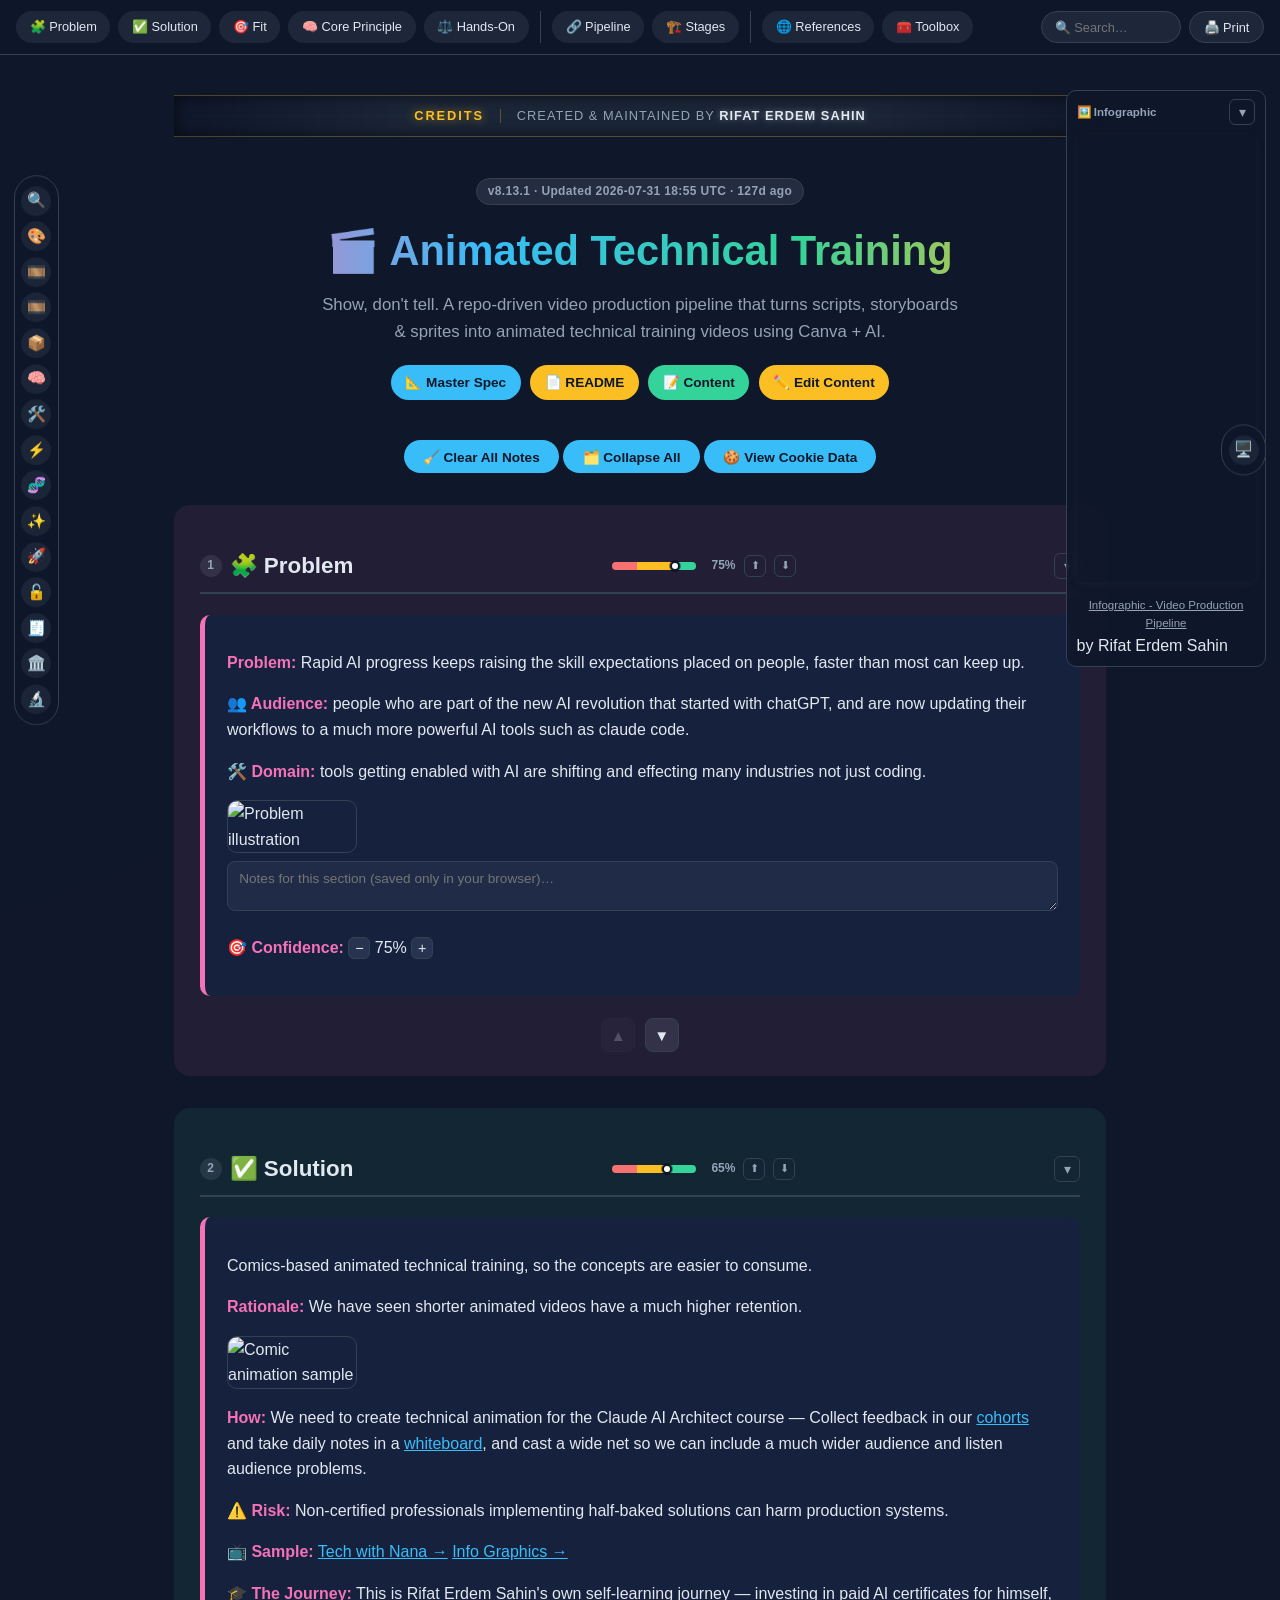
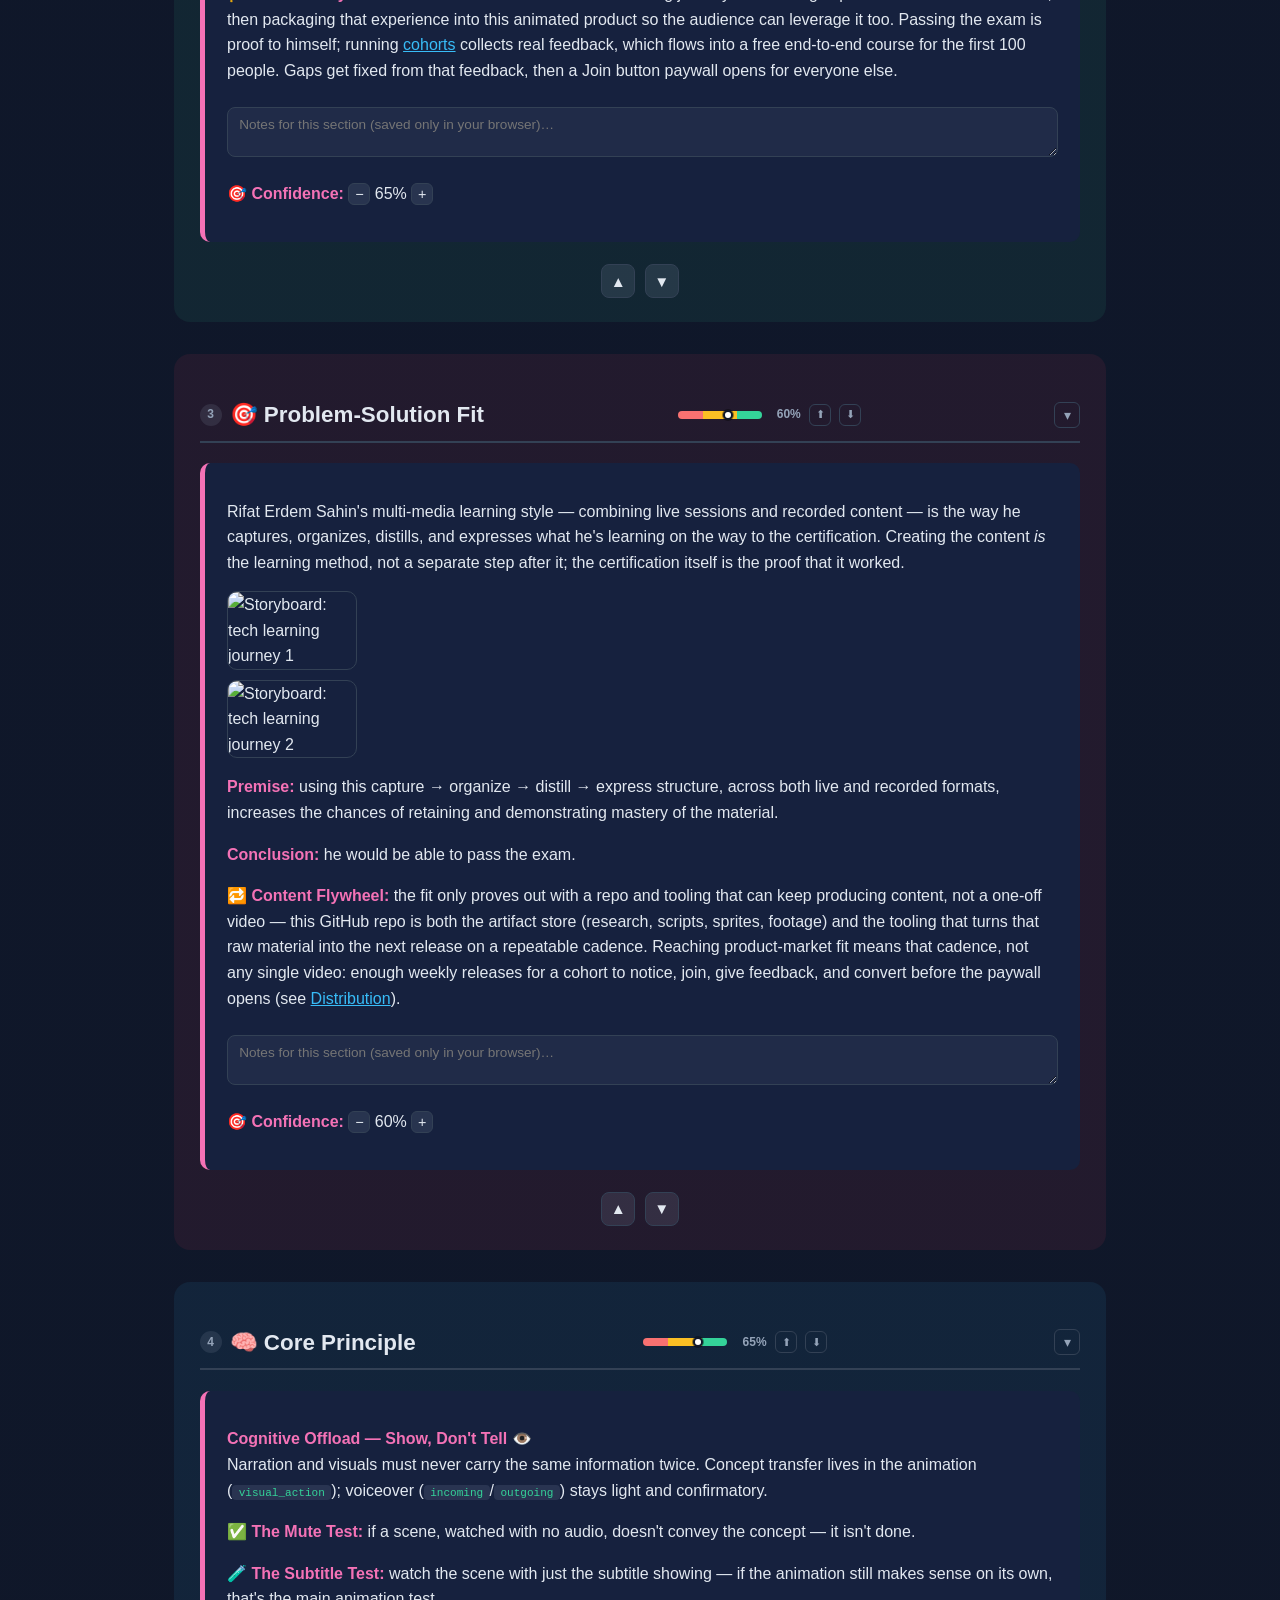
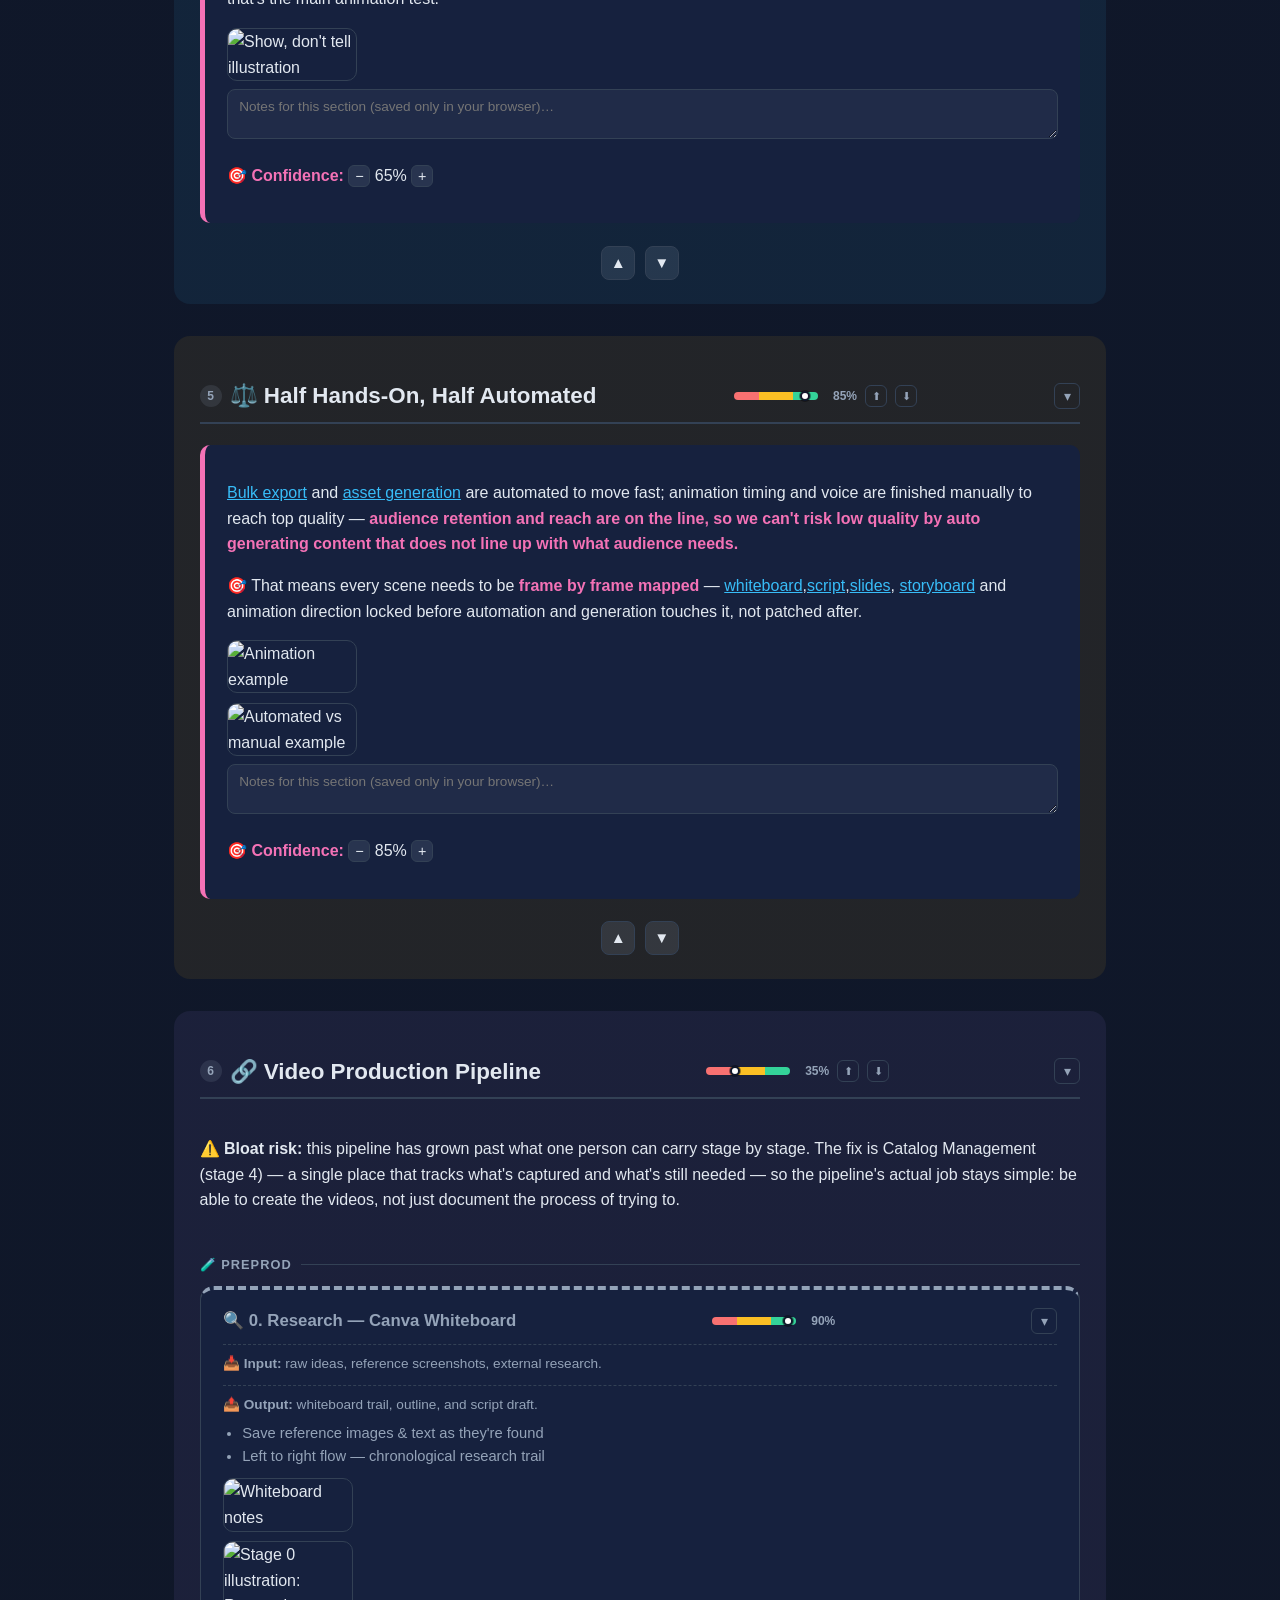
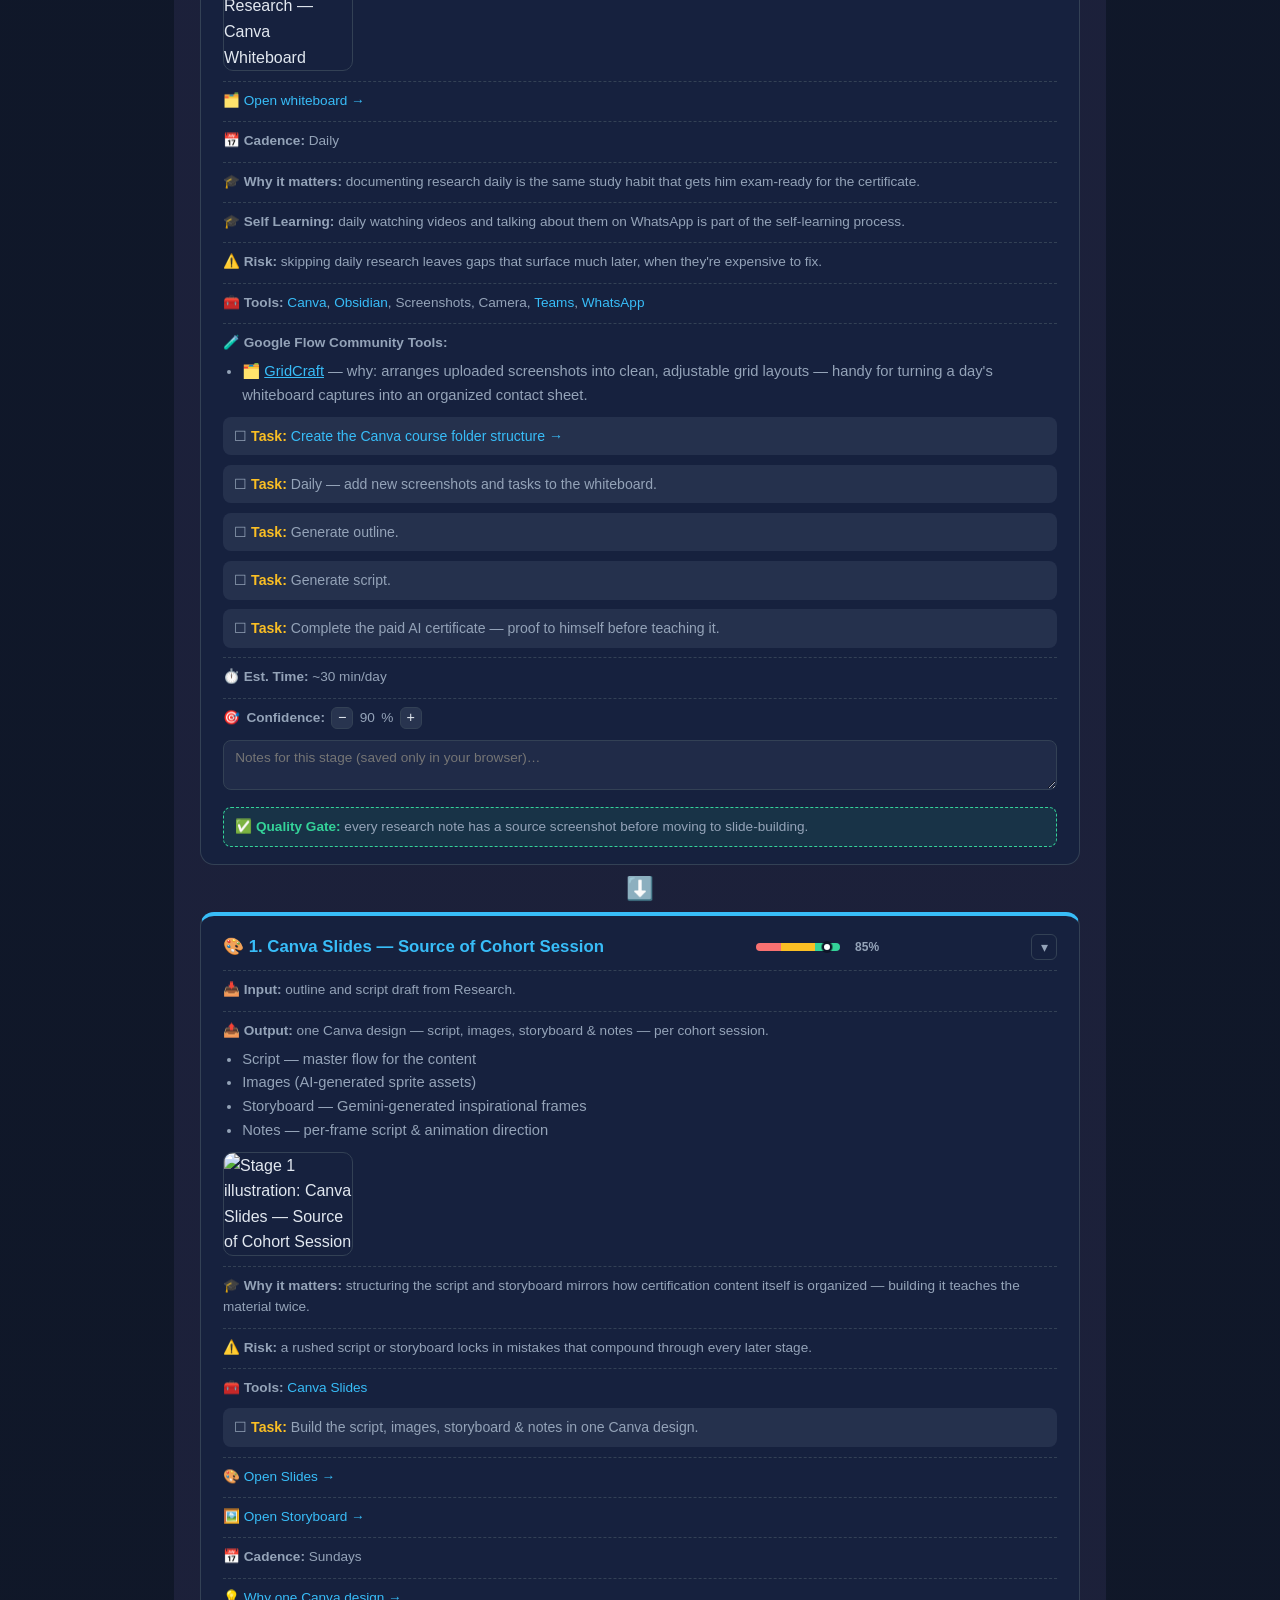
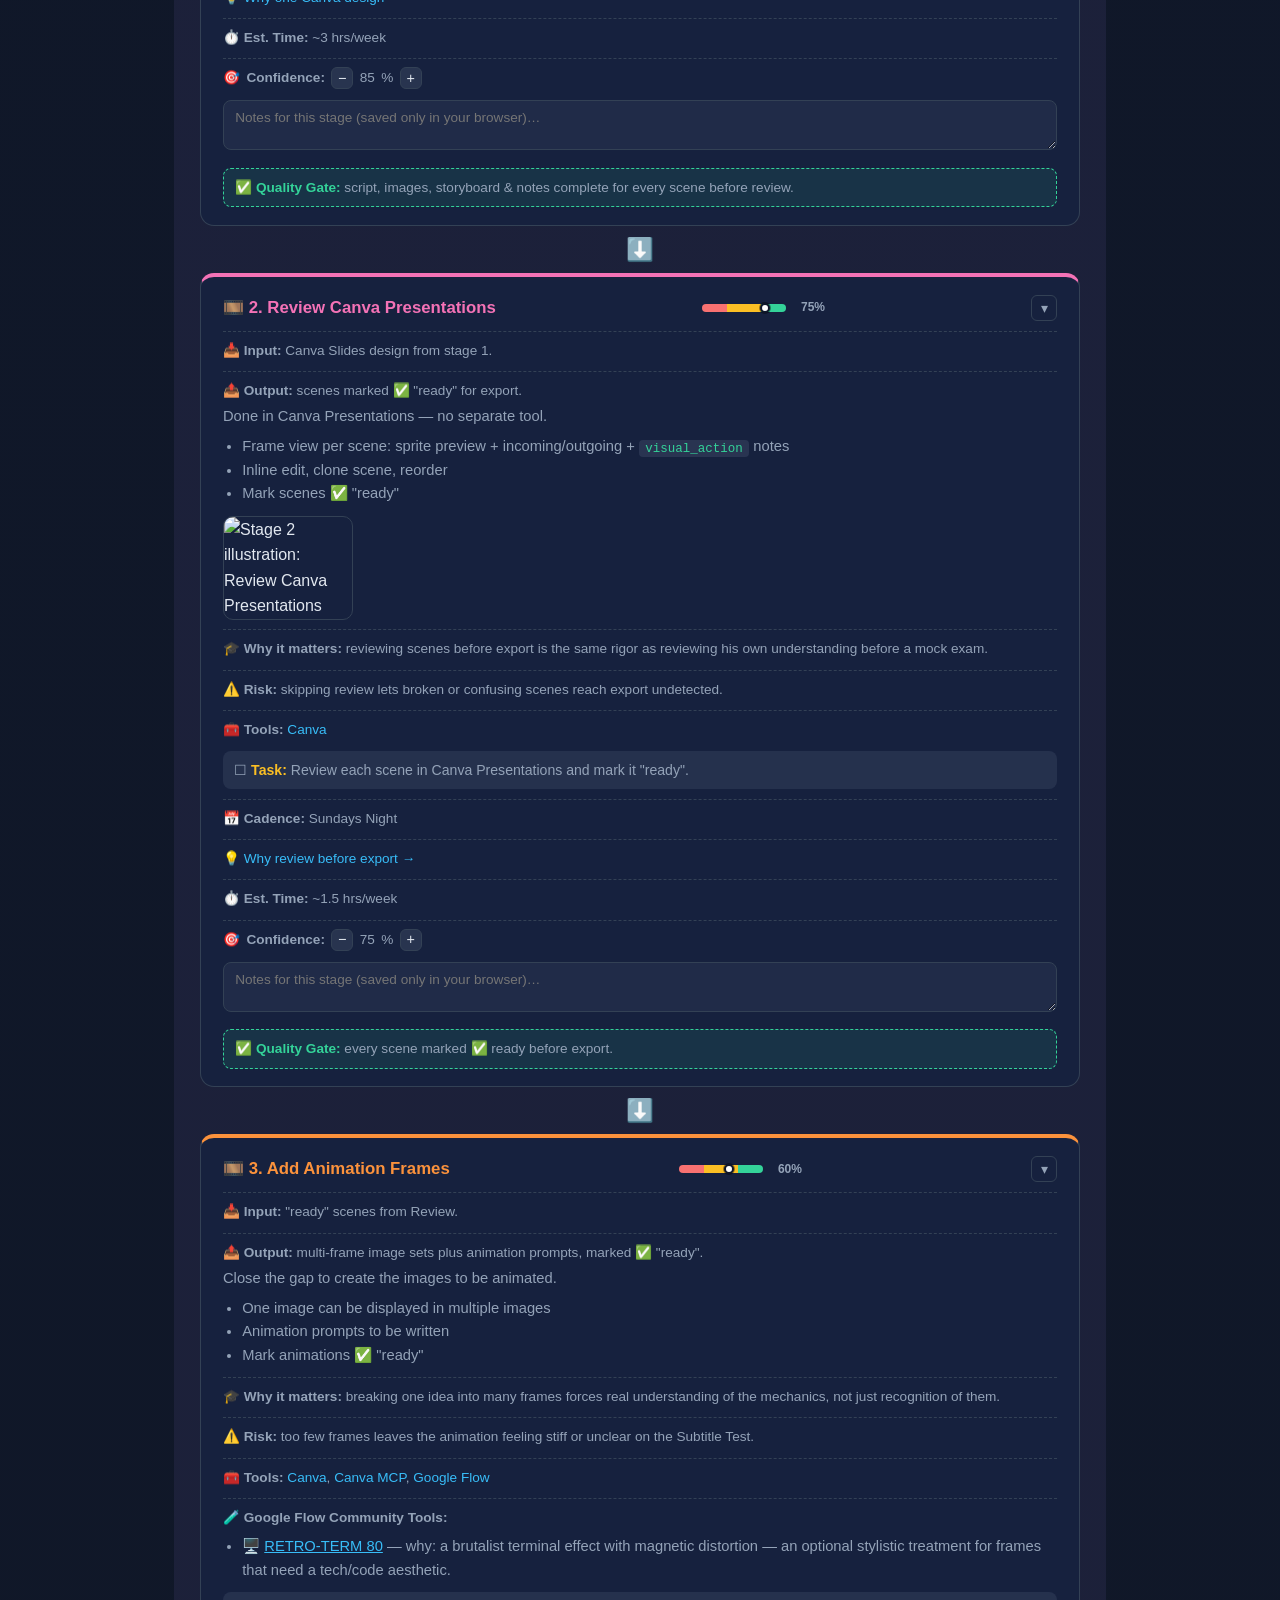
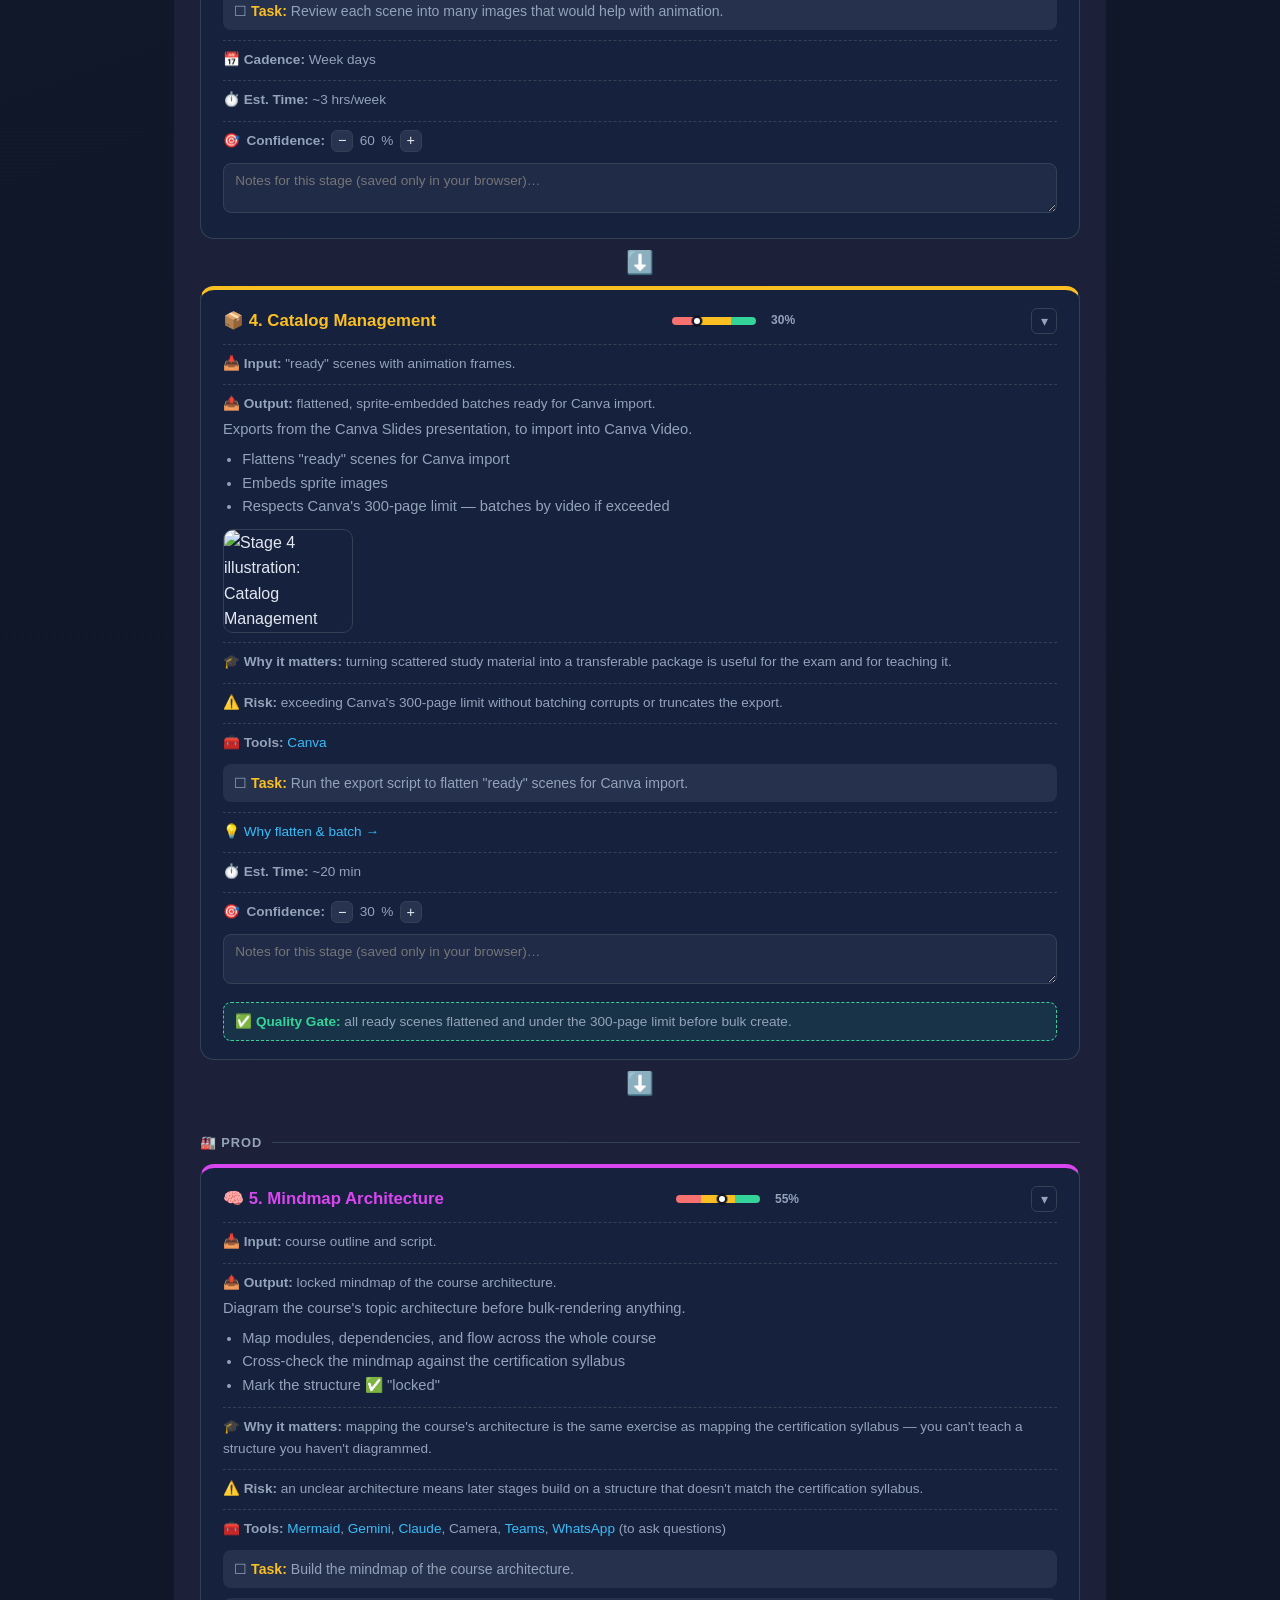
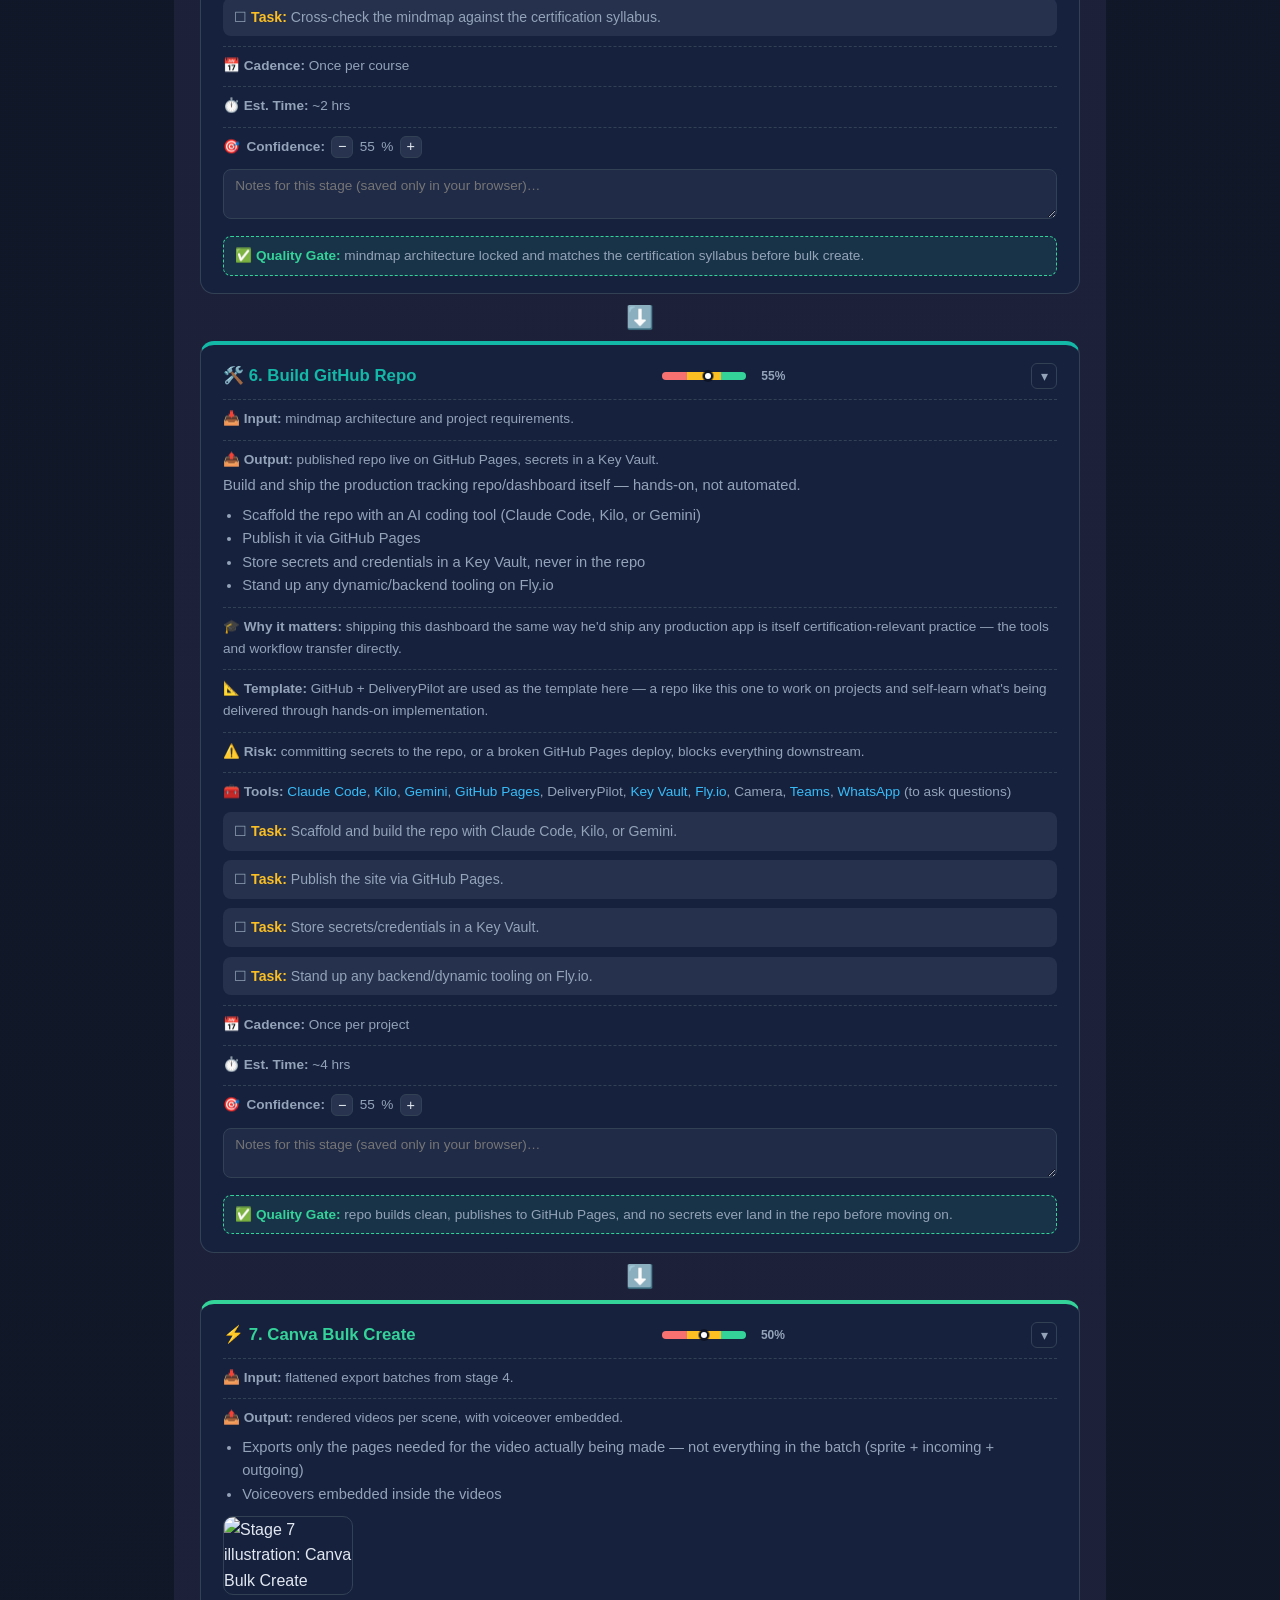
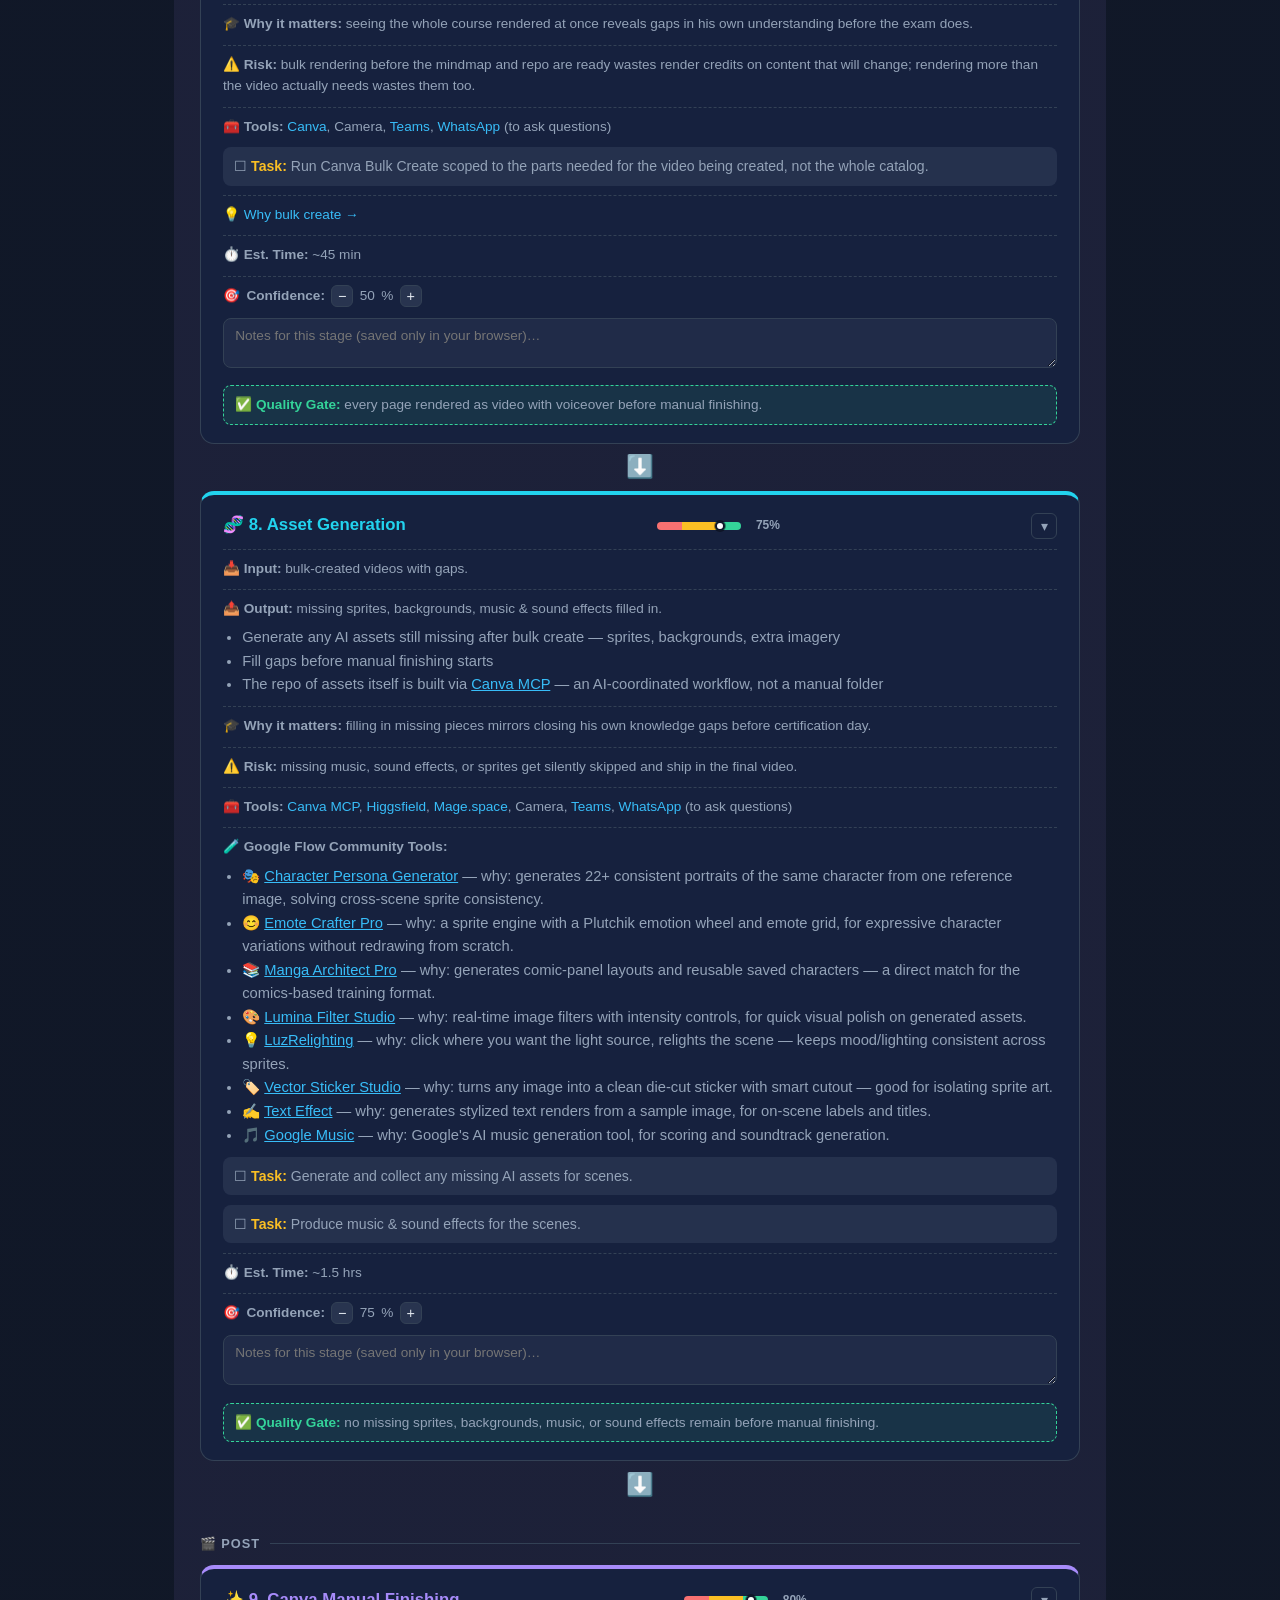
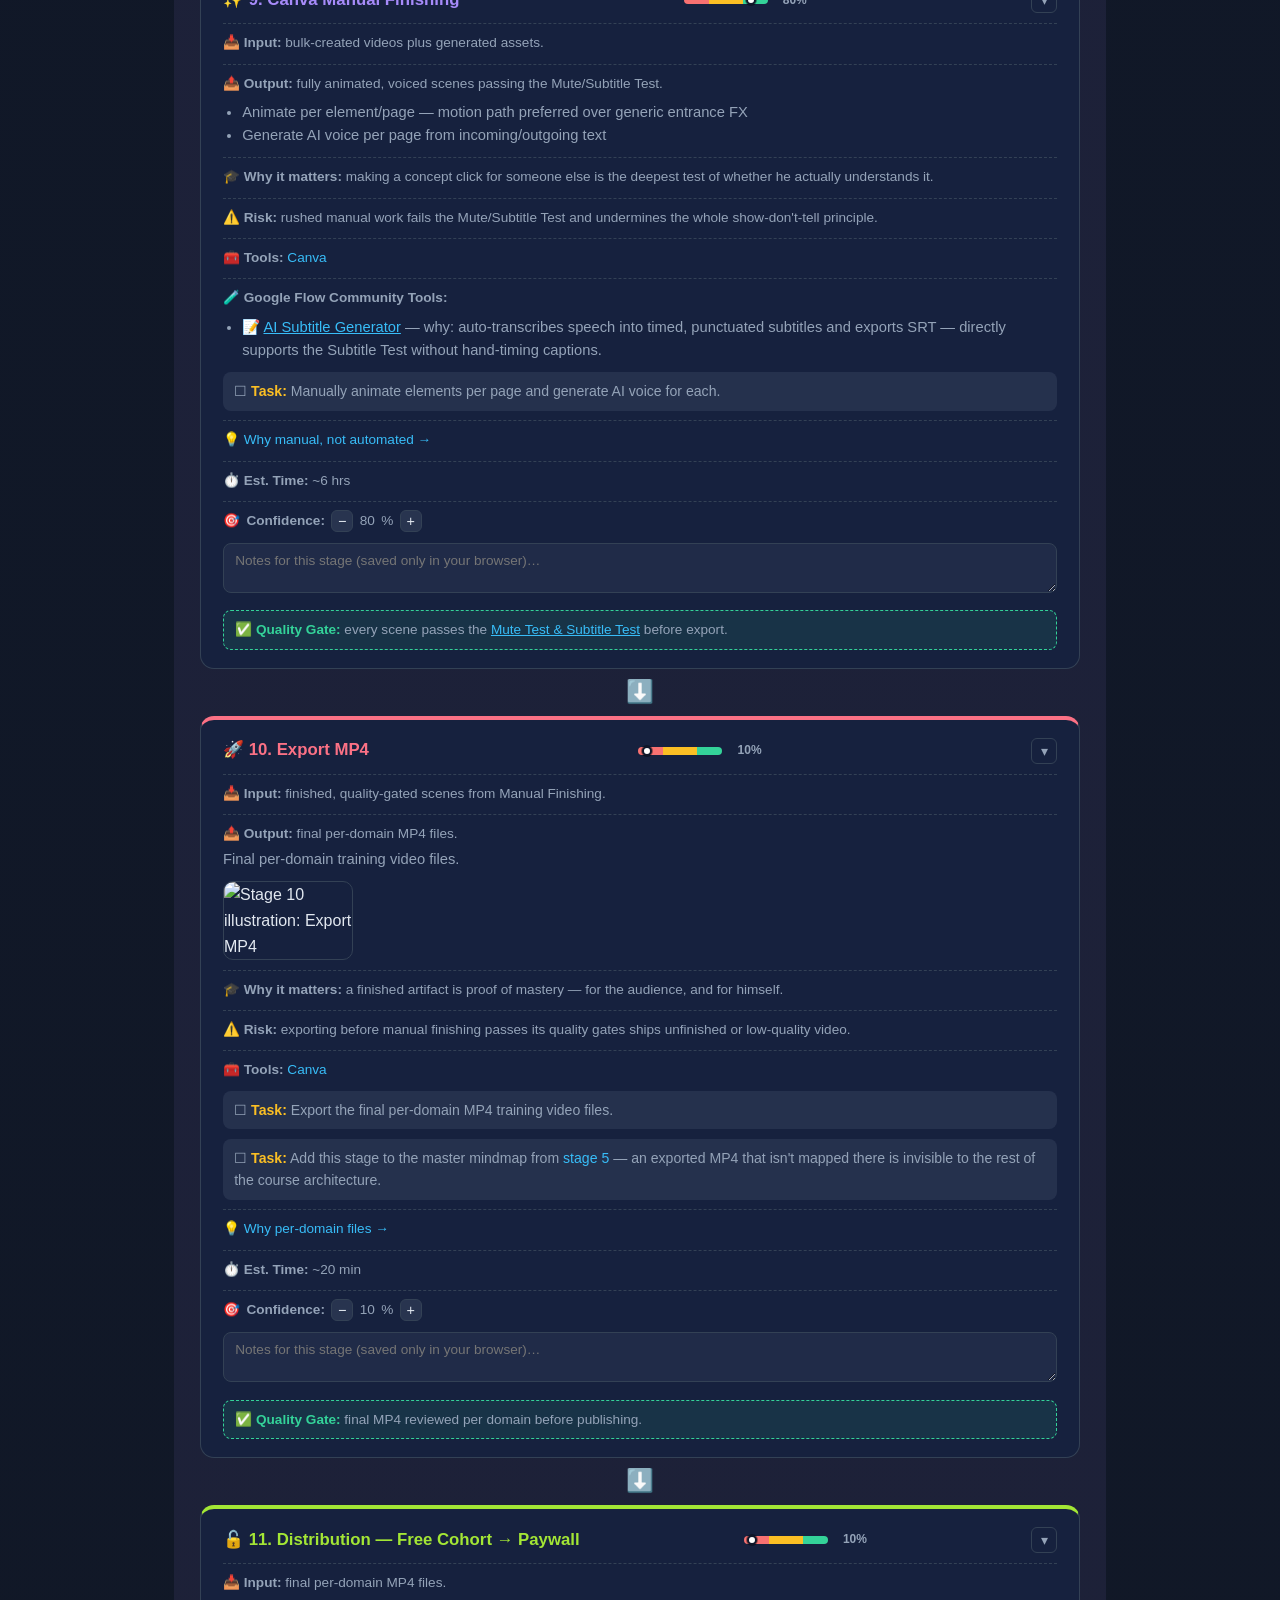
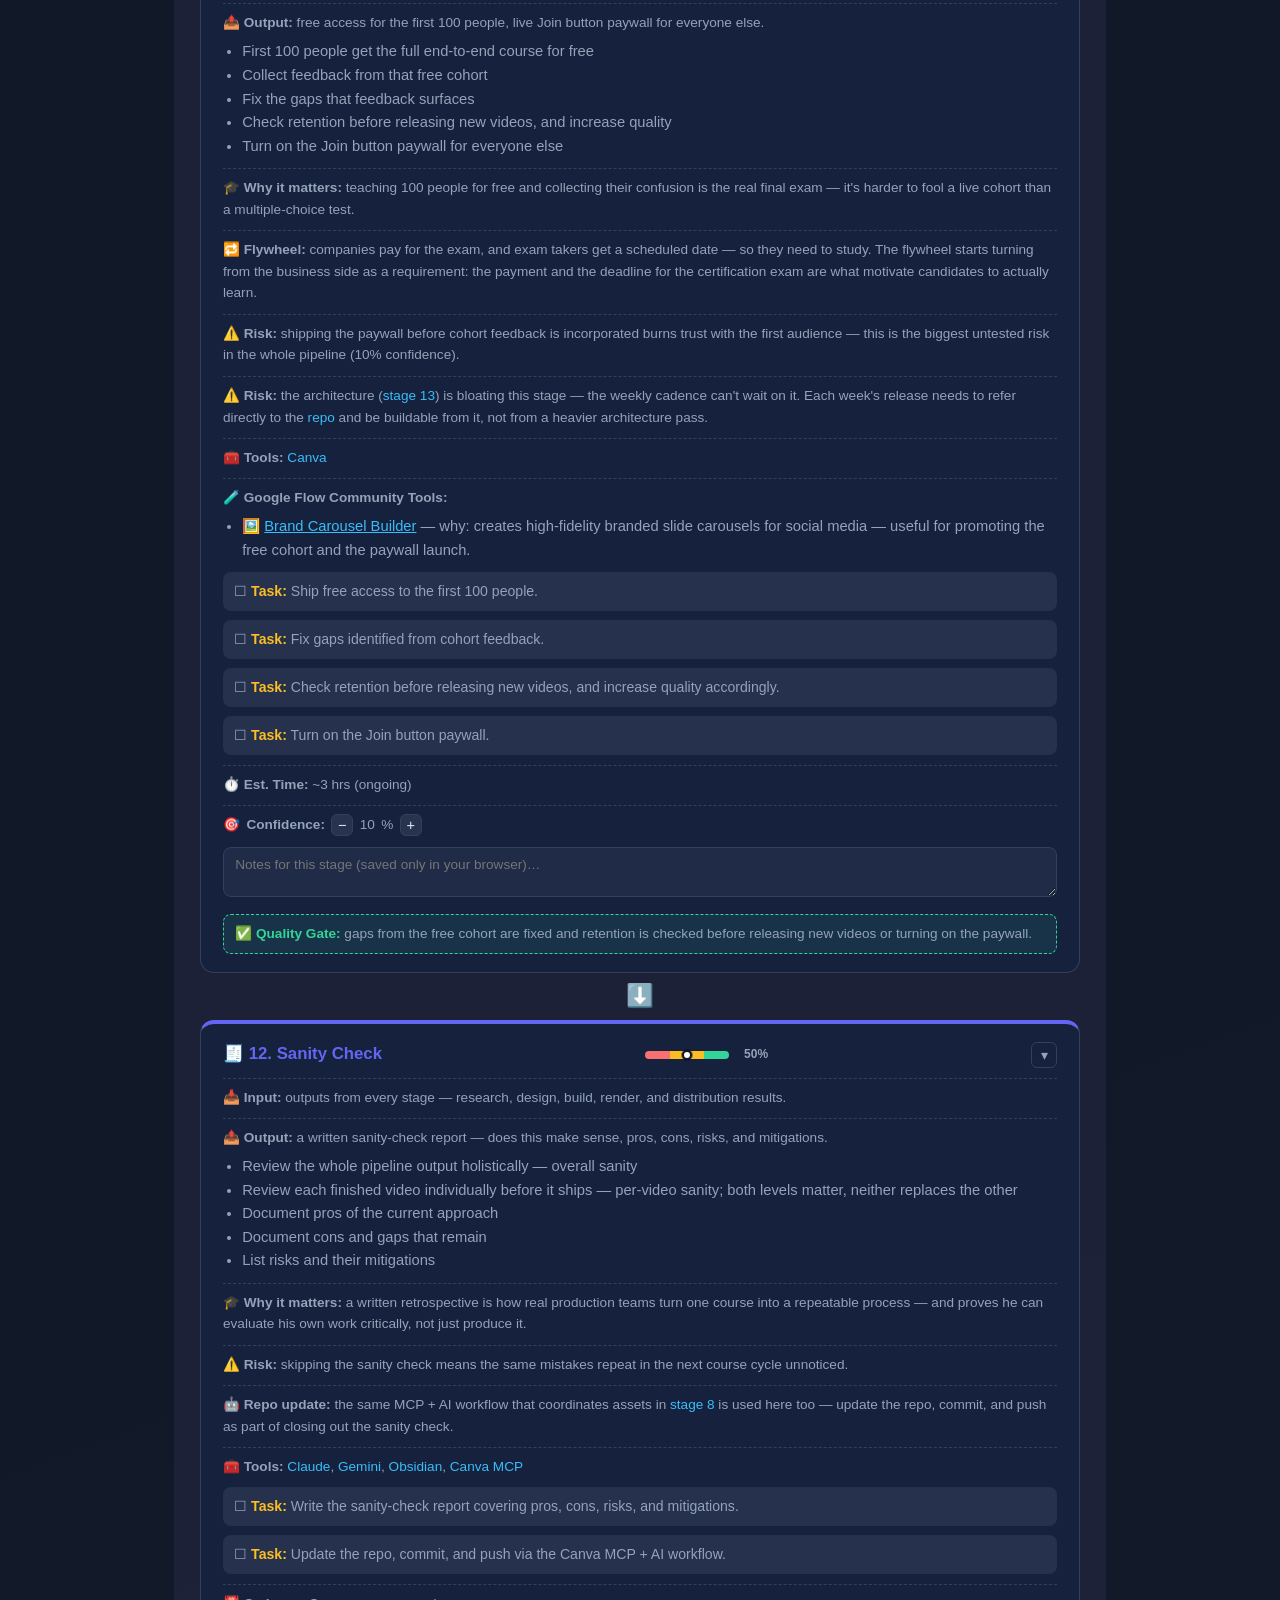
==== commit 5e2a5a7c: "design: redesign CREDITS banner to be cinematic with widescreen styling, uppercase letter-spacing, a" ====
--- a/index.html
+++ b/index.html
@@ -788,22 +788,40 @@
     color: #a5f3fc;
   }
   .credits-banner {
-    background: linear-gradient(135deg, rgba(251,191,36,0.1), rgba(244,114,182,0.1));
-    border: 1px solid rgba(251,191,36,0.3);
-    border-radius: 12px;
-    padding: 0.8rem 1.2rem;
-    margin-bottom: 2rem;
+    background: linear-gradient(90deg, rgba(15,23,42,0) 0%, rgba(30,41,59,0.8) 25%, rgba(30,41,59,0.8) 75%, rgba(15,23,42,0) 100%);
+    border-top: 1px solid rgba(251,191,36,0.25);
+    border-bottom: 1px solid rgba(251,191,36,0.25);
+    padding: 0.6rem 2rem;
+    margin-bottom: 2.5rem;
     display: flex;
     align-items: center;
     justify-content: center;
-    gap: 0.5rem;
-    font-size: 0.9rem;
+    gap: 1rem;
+    font-size: 0.8rem;
     color: var(--text);
-    box-shadow: 0 4px 20px rgba(0, 0, 0, 0.2);
-  }
-  .credits-banner strong {
+    text-transform: uppercase;
+    letter-spacing: 0.15em;
+    box-shadow: inset 0 0 15px rgba(0,0,0,0.6);
+  }
+  .credits-label {
+    font-weight: 800;
     color: var(--accent4);
-    text-shadow: 0 0 8px rgba(251, 191, 36, 0.4);
+    text-shadow: 0 0 10px rgba(251,191,36,0.6);
+  }
+  .credits-divider {
+    width: 1px;
+    height: 14px;
+    background: rgba(251,191,36,0.3);
+  }
+  .credits-text {
+    font-weight: 400;
+    color: var(--muted);
+    letter-spacing: 0.08em;
+  }
+  .credits-text strong {
+    color: var(--text);
+    font-weight: 700;
+    text-shadow: 0 0 6px rgba(226,232,240,0.4);
   }
   footer {
     text-align: center;
@@ -840,10 +858,23 @@
     .credits-banner {
       background: none !important;
       border: 1px solid #cbd5e1 !important;
+      border-left: none !important;
+      border-right: none !important;
       box-shadow: none !important;
       color: #0f172a !important;
+      padding: 0.5rem 0 !important;
     }
-    .credits-banner strong {
+    .credits-label {
+      color: #0f172a !important;
+      text-shadow: none !important;
+    }
+    .credits-divider {
+      background: #cbd5e1 !important;
+    }
+    .credits-text {
+      color: #0f172a !important;
+    }
+    .credits-text strong {
       color: #0f172a !important;
       text-shadow: none !important;
     }
@@ -927,11 +958,13 @@
 </div>
 <div class="wrap">
   <div class="credits-banner">
-    🏆 Created &amp; Maintained by <strong>Rifat Erdem Sahin</strong>
+    <span class="credits-label">CREDITS</span>
+    <span class="credits-divider"></span>
+    <span class="credits-text">Created &amp; Maintained by <strong>Rifat Erdem Sahin</strong></span>
   </div>
 
   <header>
-    <div class="version" id="versionBadge" data-updated="2026-07-31T18:54:04Z">v8.13.0 · Updated 2026-07-31 18:54 UTC · <span id="updatedAgo"></span></div>
+    <div class="version" id="versionBadge" data-updated="2026-07-31T18:55:02Z">v8.13.1 · Updated 2026-07-31 18:55 UTC · <span id="updatedAgo"></span></div>
     <h1>🎬 Animated Technical Training</h1>
     <p class="tagline">Show, don't tell. A repo-driven video production pipeline that turns scripts, storyboards &amp; sprites into animated technical training videos using Canva + AI.</p>
     <div class="links">
